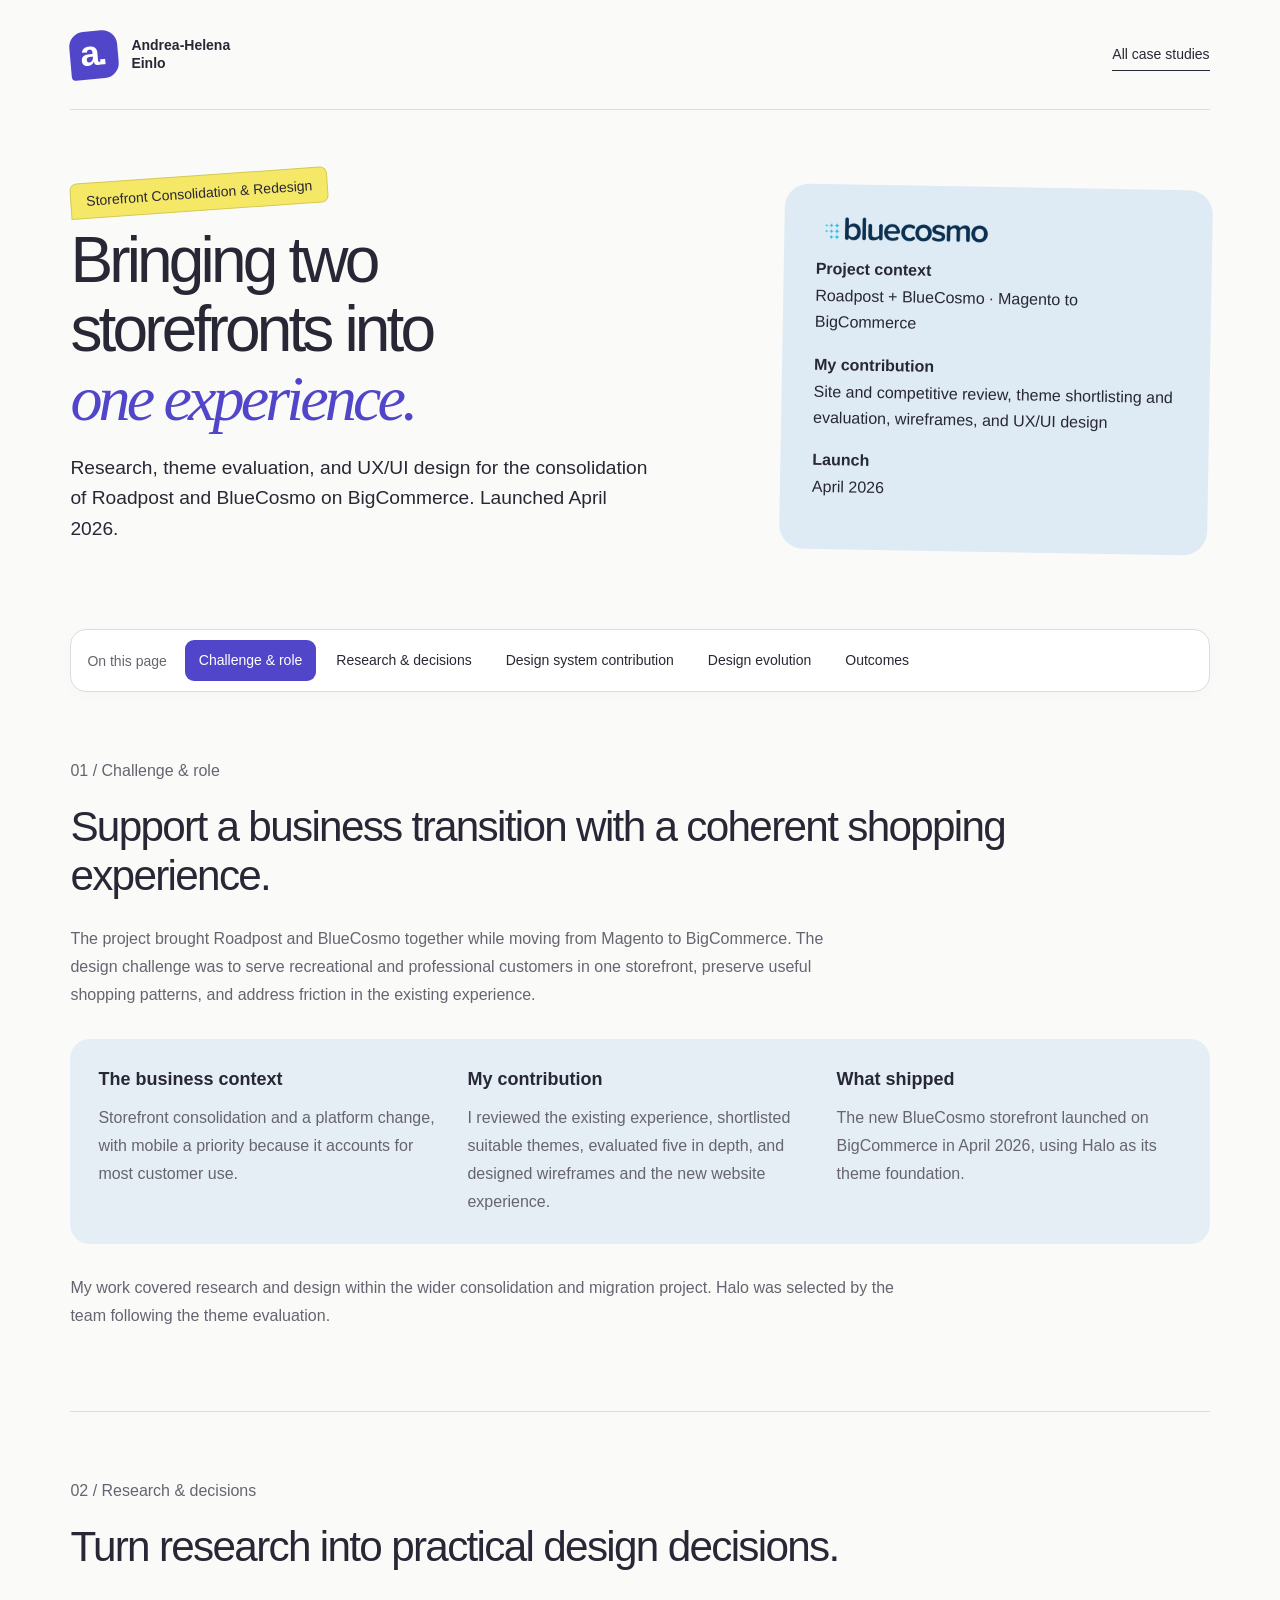
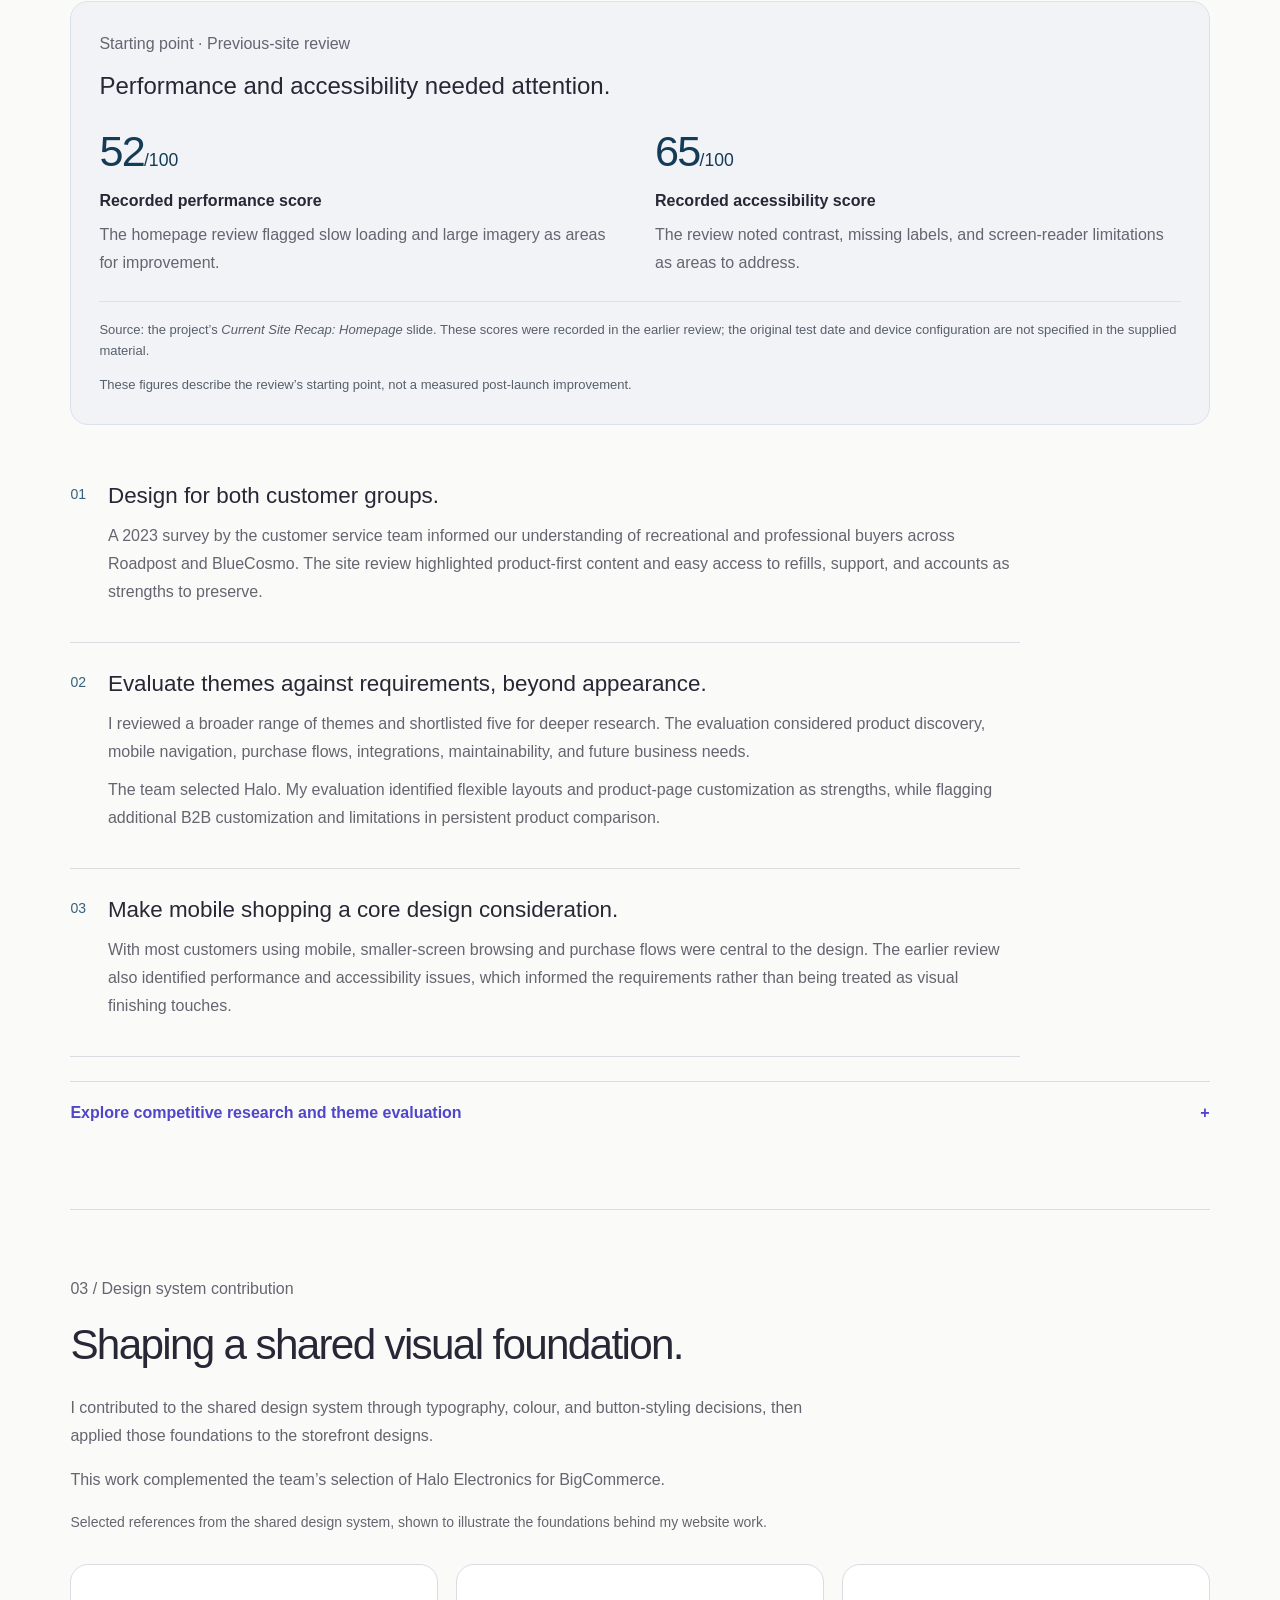
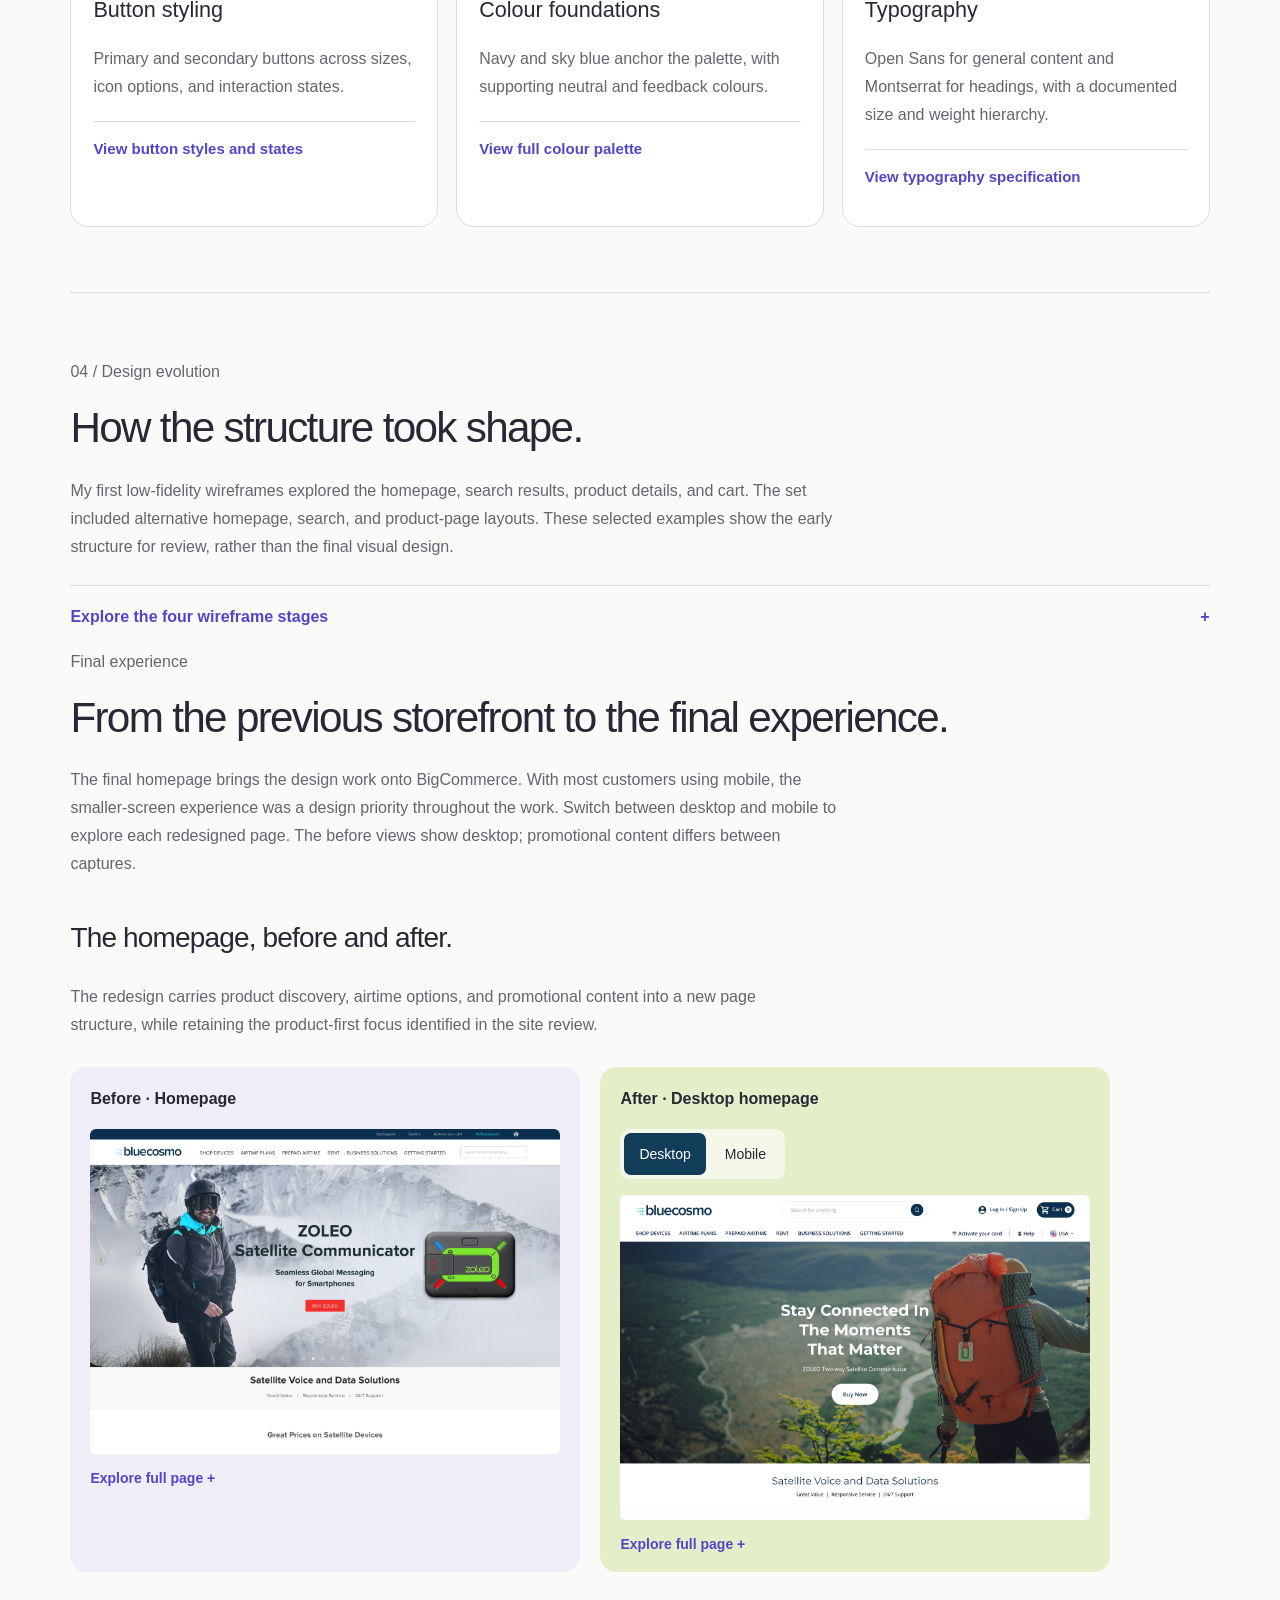
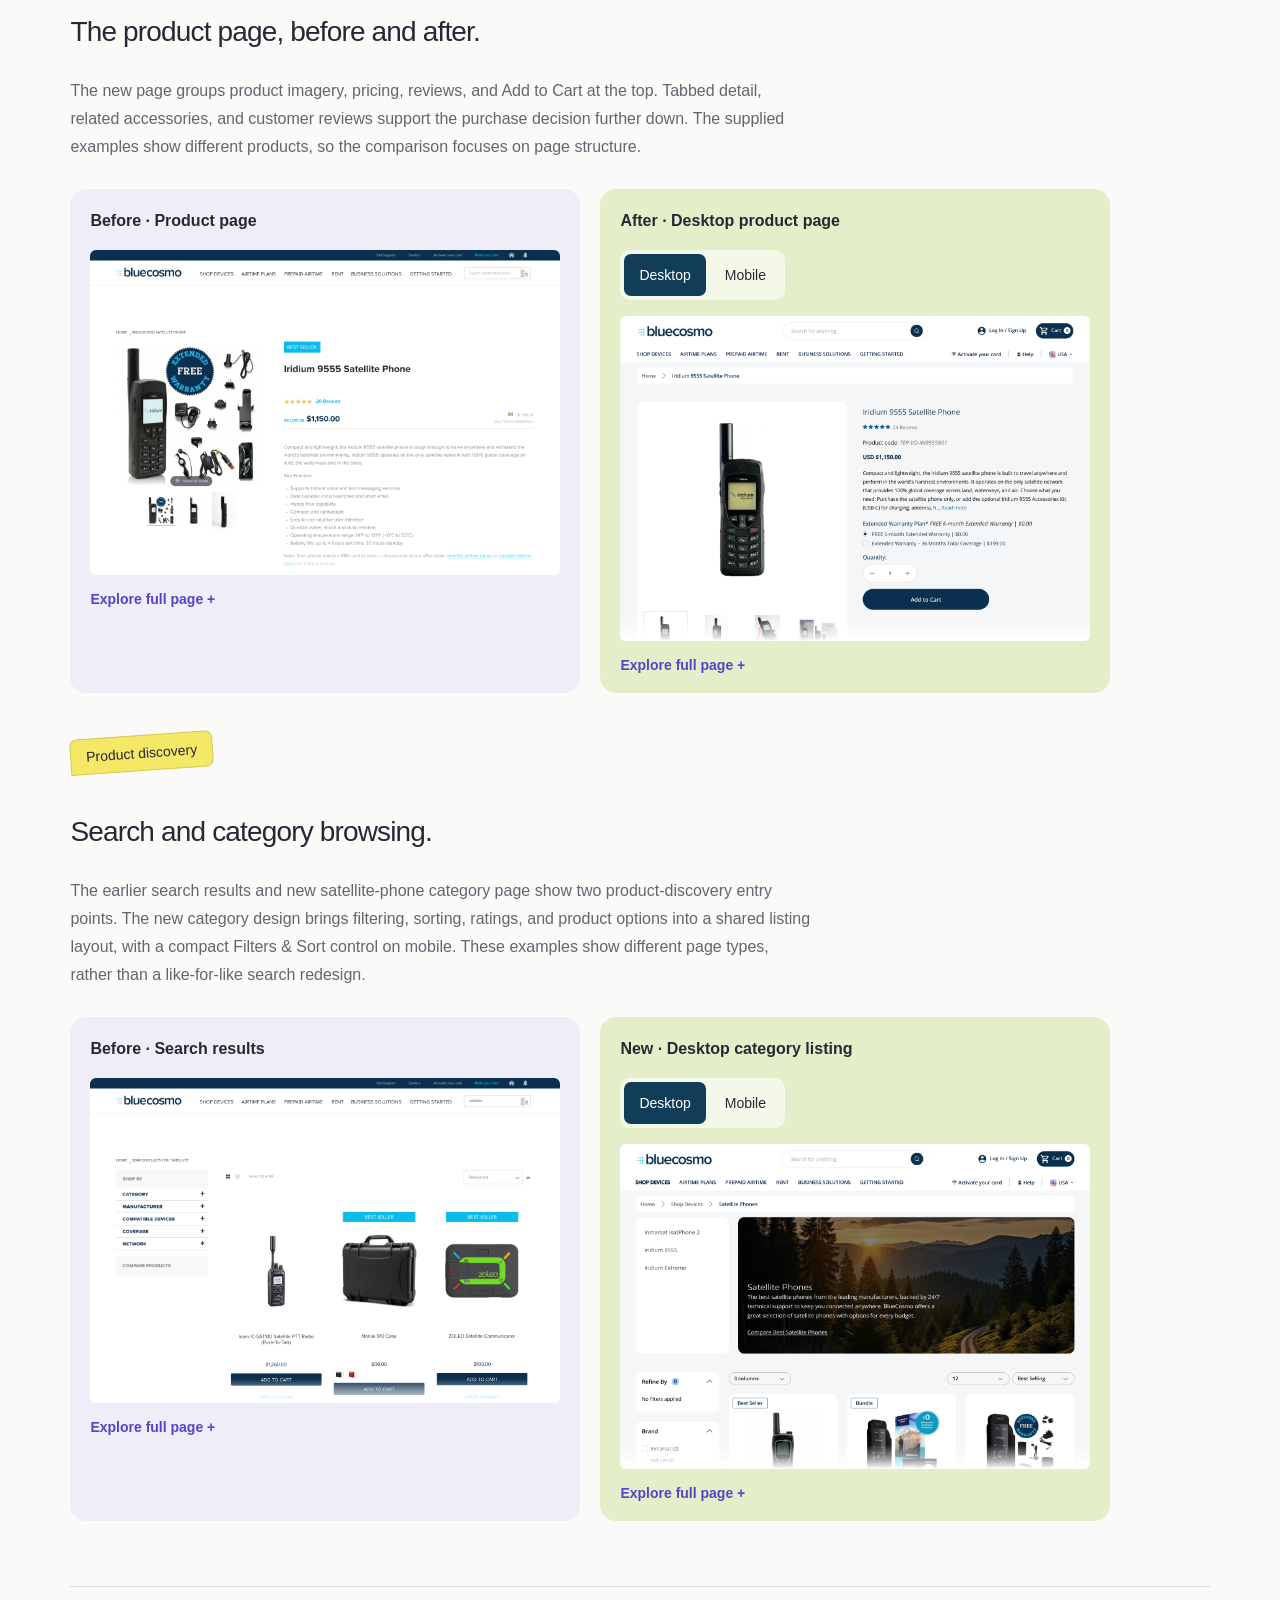
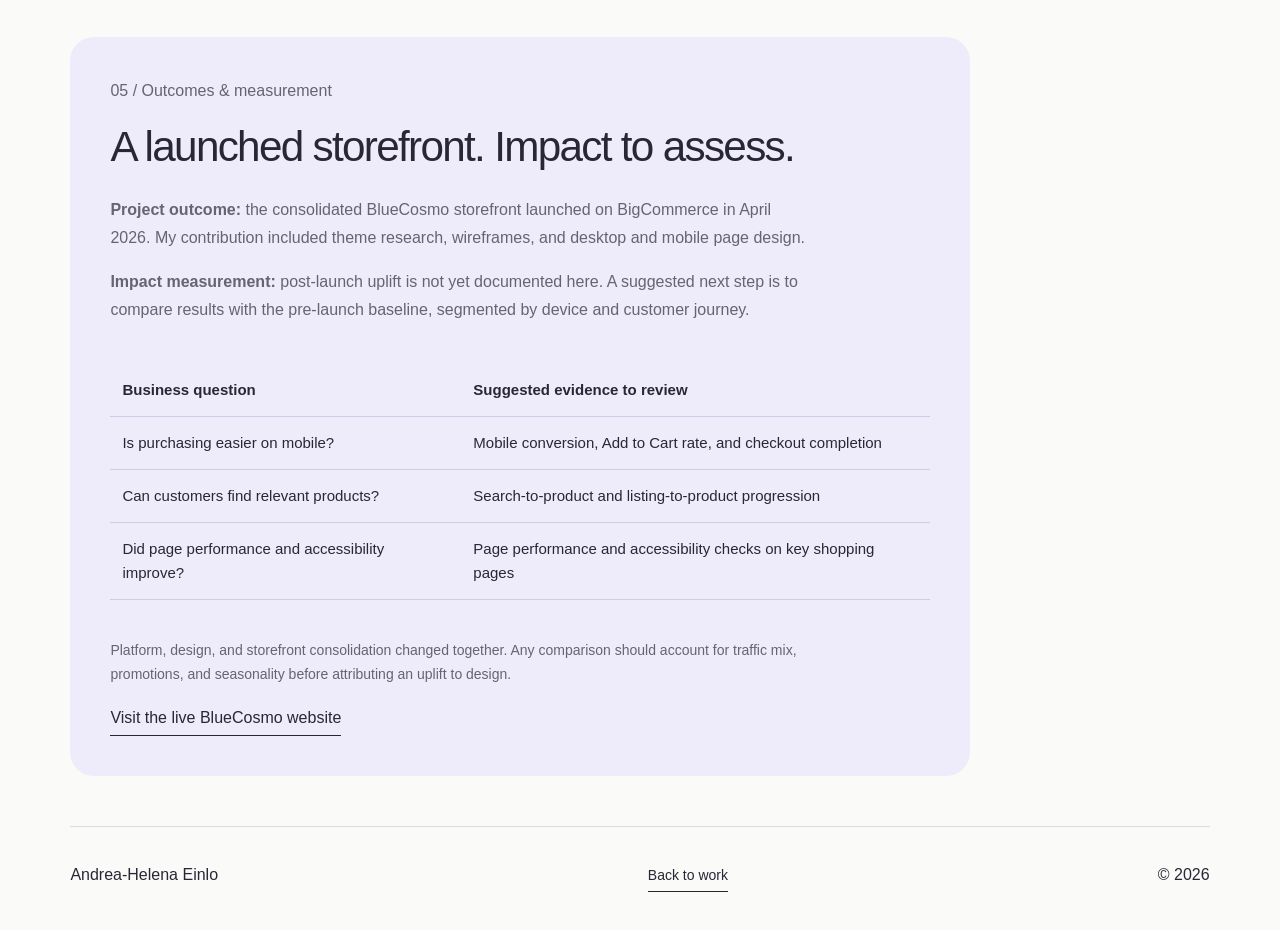
==== bluecosmo.html @ 26b12b64 "Add files via upload" ====
<!doctype html><html lang="en"><head><meta charset="utf-8"><meta name="viewport" content="width=device-width, initial-scale=1"><title>BlueCosmo  ·  Andrea-Helena Einlo</title><meta name="description" content="BlueCosmo platform transition and website redesign: theme research and design during the move from Magento to BigCommerce."><link rel="stylesheet" href="styles.css"><link rel="icon" href="favicon.svg"></head><body><a class="skip-link" href="#case-main">Skip to content</a><div class="page-shell"><header class="site-header"><a class="identity" href="index.html"><span class="monogram">a.</span><span>Andrea-Helena<br>Einlo</span></a><a class="text-link" href="index.html#work">All case studies</a></header><main id="case-main"><section class="case-hero"><div><span class="hello-sticker">Storefront Consolidation &amp; Redesign</span><h1>Bringing two<br>storefronts into<br><span>one experience.</span></h1><p class="case-lead">Research, theme evaluation, and UX/UI design for the consolidation of Roadpost and BlueCosmo on BigCommerce. Launched April 2026.</p></div><div class="case-intro bc-intro"><img class="bc-logo" src="assets/bluecosmo-logo.webp" alt="BlueCosmo"><dl><dt>Project context</dt><dd>Roadpost + BlueCosmo · Magento to BigCommerce</dd><dt>My contribution</dt><dd>Site and competitive review, theme shortlisting and evaluation, wireframes, and UX/UI design</dd><dt>Launch</dt><dd>April 2026</dd></dl></div></section><nav class="project-index case-nav" aria-label="On this page"><span class="case-nav-label">On this page</span><div class="case-nav-links"><a href="#context" aria-current="location">Challenge &amp; role</a><a href="#design">Research &amp; decisions</a><a href="#design-system">Design system contribution</a><a href="#before-after">Design evolution</a><a href="#measurement">Outcomes</a></div></nav><section id="context" class="case-section"><p class="eyebrow">01 / Challenge &amp; role</p><h2>Support a business transition with a coherent shopping experience.</h2><p class="section-intro">The project brought Roadpost and BlueCosmo together while moving from Magento to BigCommerce. The design challenge was to serve recreational and professional customers in one storefront, preserve useful shopping patterns, and address friction in the existing experience.</p><div class="executive-summary"><div><h3>The business context</h3><p>Storefront consolidation and a platform change, with mobile a priority because it accounts for most customer use.</p></div><div><h3>My contribution</h3><p>I reviewed the existing experience, shortlisted suitable themes, evaluated five in depth, and designed wireframes and the new website experience.</p></div><div><h3>What shipped</h3><p>The new BlueCosmo storefront launched on BigCommerce in April 2026, using Halo as its theme foundation.</p></div></div><p class="role-context">My work covered research and design within the wider consolidation and migration project. Halo was selected by the team following the theme evaluation.</p></section><section id="design" class="case-section"><p class="eyebrow">02 / Research &amp; decisions</p><h2>Turn research into practical design decisions.</h2><aside class="baseline-evidence" aria-labelledby="bc-baseline"><p class="eyebrow">Starting point · Previous-site review</p><h3 id="bc-baseline">Performance and accessibility needed attention.</h3><div class="baseline-grid"><div><span class="baseline-value">52<span>/100</span></span><h4>Recorded performance score</h4><p>The homepage review flagged slow loading and large imagery as areas for improvement.</p></div><div><span class="baseline-value">65<span>/100</span></span><h4>Recorded accessibility score</h4><p>The review noted contrast, missing labels, and screen-reader limitations as areas to address.</p></div></div><p class="evidence-source">Source: the project’s <cite>Current Site Recap: Homepage</cite> slide. These scores were recorded in the earlier review; the original test date and device configuration are not specified in the supplied material.</p><p class="evidence-context">These figures describe the review’s starting point, not a measured post-launch improvement.</p></aside><div class="decision-list"><article><span class="decision-number">01</span><div><h3>Design for both customer groups.</h3><p>A 2023 survey by the customer service team informed our understanding of recreational and professional buyers across Roadpost and BlueCosmo. The site review highlighted product-first content and easy access to refills, support, and accounts as strengths to preserve.</p></div></article><article><span class="decision-number">02</span><div><h3>Evaluate themes against requirements, beyond appearance.</h3><p>I reviewed a broader range of themes and shortlisted five for deeper research. The evaluation considered product discovery, mobile navigation, purchase flows, integrations, maintainability, and future business needs.</p><p>The team selected Halo. My evaluation identified flexible layouts and product-page customization as strengths, while flagging additional B2B customization and limitations in persistent product comparison.</p></div></article><article><span class="decision-number">03</span><div><h3>Make mobile shopping a core design consideration.</h3><p>With most customers using mobile, smaller-screen browsing and purchase flows were central to the design. The earlier review also identified performance and accessibility issues, which informed the requirements rather than being treated as visual finishing touches.</p></div></article></div><details class="research-detail"><summary>Explore competitive research and theme evaluation</summary><h4>Competitive UX comparison</h4><p>I compared four satellite-commerce websites to review navigation, product discovery, purchase flows, and mobile usability. The analysis documented strengths and opportunities alongside the existing-site review and theme evaluation.</p><p>The comparison covered Satellite Phone Store, Canada Satellite, SatPhoneStore, and Outfitter Satellite. It also reviewed product information, ratings and reviews, calls to action, help content, checkout, and accessibility considerations.</p><p class="evidence-source">Source: Andrea-Helena Einlo, <cite>Competitor Analysis for UX Design</cite>, prepared for BlueCosmo.</p><h4>Theme evaluation</h4><p>The five shortlisted themes were Camden B2B, Beautify, Halo Electronics, Nebula, and Vault. The comparison covered navigation, filtering, image zoom, stock status, checkout, integrations, and SEO/accessibility support.</p><div class="theme-columns"><div><h4>What the site review identified</h4><ul><li>Missing quick-view and quick-add options in listings</li><li>Long product-page scrolling and purchase actions moving out of view</li><li>Performance, contrast, and labelling issues</li></ul></div><div><h4>Halo trade-offs documented at selection</h4><ul><li>Extra customization for B2B features</li><li>Product comparisons that did not persist between pages</li><li>An additional service cost for a global notice</li></ul></div></div><div class="retained-research"><h4>Customer context and strengths to retain</h4><p>The 2023 customer service survey covered both customer bases, including differences in personal versus work use and buying frequency. The review also identified clean layouts, strong imagery, clear calls to action, and quick access to refills, support, and accounts as strengths to carry forward.</p><h4>Launch requirements</h4><p>The requirements included a flexible homepage, improved product discovery, clear pricing and stock information, cross-sell opportunities, responsive layouts, and a streamlined checkout. Brand consistency, maintainability, integrations, scalability, SEO, and accessibility informed the evaluation.</p><h4>Halo’s design strengths</h4><p>The project research highlighted a professional layout with strong visual appeal, extensive theme customization, and flexible product-page customization. Those advantages were considered alongside the documented trade-offs.</p><h4>Mobile layout decisions</h4><p>The final homepage uses a compact header, stacked sections, and horizontally browsable product categories. The product view brings imagery, information, and purchase controls into a single-column layout.</p></div><p>These were project research findings and requirements. They do not establish that every issue was resolved or every feature shipped.</p></details></section><section id="design-system" class="case-section"><p class="eyebrow">03 / Design system contribution</p><h2>Shaping a shared visual foundation.</h2><p class="section-intro">I contributed to the shared design system through typography, colour, and button-styling decisions, then applied those foundations to the storefront designs.</p><p class="role-context">This work complemented the team’s selection of Halo Electronics for BigCommerce. </p><p class="system-source">Selected references from the shared design system, shown to illustrate the foundations behind my website work.</p><div class="bc-system-gallery"><figure><figcaption><h3>Button styling</h3><p>Primary and secondary buttons across sizes, icon options, and interaction states.</p></figcaption><details class="system-spec"><summary>View button styles and states</summary><button class="view-shot" type="button" data-image="assets/bc-system-buttons.png" data-caption="BlueCosmo design system · Button styling" aria-label="Explore Button styling"><img src="assets/bc-system-buttons.png" alt="BlueCosmo design system: Primary and secondary buttons across sizes, icon options, and interaction states." loading="lazy"><span class="shot-link">Explore specification +</span></button></details></figure><figure><figcaption><h3>Colour foundations</h3><p>Navy and sky blue anchor the palette, with supporting neutral and feedback colours.</p></figcaption><details class="system-spec"><summary>View full colour palette</summary><button class="view-shot" type="button" data-image="assets/bc-system-colours.png" data-caption="BlueCosmo design system · Colour foundations" aria-label="Explore Colour foundations"><img src="assets/bc-system-colours.png" alt="BlueCosmo design system: Navy and sky blue anchor the palette, with supporting neutral and feedback colours." loading="lazy"><span class="shot-link">Explore specification +</span></button></details></figure><figure><figcaption><h3>Typography</h3><p>Open Sans for general content and Montserrat for headings, with a documented size and weight hierarchy.</p></figcaption><details class="system-spec"><summary>View typography specification</summary><button class="view-shot" type="button" data-image="assets/bc-system-type.png" data-caption="BlueCosmo design system · Typography" aria-label="Explore Typography"><img src="assets/bc-system-type.png" alt="BlueCosmo design system: Open Sans for general content and Montserrat for headings, with a documented size and weight hierarchy." loading="lazy"><span class="shot-link">Explore specification +</span></button></details></figure></div></section><section id="before-after" class="case-section"><p class="eyebrow">04 / Design evolution</p><div id="wireframes"><h2>How the structure took shape.</h2><p class="section-intro">My first low-fidelity wireframes explored the homepage, search results, product details, and cart. The set included alternative homepage, search, and product-page layouts. These selected examples show the early structure for review, rather than the final visual design.</p><details class="research-detail"><summary>Explore the four wireframe stages</summary><div class="comparison-grid wireframe-grid"><figure class="wireframe-step"><figcaption><span class="wire-step-number">01 / Arrive</span><h3>Homepage</h3><p class="wire-goal">Introduce the storefront and its main routes.</p><p class="wire-caption">Explore the content hierarchy: a lead message, product discovery, promotional sections, and supporting information.</p><span class="wire-stage">Low-fidelity exploration</span></figcaption><button class="view-shot" type="button" data-image="assets/bc-wireframe-home.webp" data-caption="Homepage · Early wireframe" aria-label="Explore Homepage wireframe"><div class="case-shot"><img src="assets/bc-wireframe-home.webp" width="1440" height="3313" style="--preview-width:720px" alt="BlueCosmo Homepage low-fidelity wireframe" loading="lazy"></div><span class="shot-link">Explore wireframe +</span></button></figure><figure class="wireframe-step"><figcaption><span class="wire-step-number">02 / Discover</span><h3>Search & product discovery</h3><p class="wire-goal">Help visitors browse and narrow their options.</p><p class="wire-caption">Explore a product grid alongside filtering and sorting, with repeated product cards supporting browsing and comparison.</p><span class="wire-stage">Low-fidelity exploration</span></figcaption><button class="view-shot" type="button" data-image="assets/bc-wireframe-search.webp" data-caption="Search & product discovery · Early wireframe" aria-label="Explore Search & product discovery wireframe"><div class="case-shot"><img src="assets/bc-wireframe-search.webp" width="1440" height="3945" style="--preview-width:720px" alt="BlueCosmo Search & product discovery low-fidelity wireframe" loading="lazy"></div><span class="shot-link">Explore wireframe +</span></button></figure><figure class="wireframe-step"><figcaption><span class="wire-step-number">03 / Evaluate</span><h3>Product details</h3><p class="wire-goal">Bring product information and purchase options together.</p><p class="wire-caption">Bring product imagery and purchase options together near the top, with supporting detail and related products below.</p><span class="wire-stage">Low-fidelity exploration</span></figcaption><button class="view-shot" type="button" data-image="assets/bc-wireframe-product.webp" data-caption="Product details · Early wireframe" aria-label="Explore Product details wireframe"><div class="case-shot"><img src="assets/bc-wireframe-product.webp" width="1440" height="3494" style="--preview-width:720px" alt="BlueCosmo Product details low-fidelity wireframe" loading="lazy"></div><span class="shot-link">Explore wireframe +</span></button></figure><figure class="wireframe-step"><figcaption><span class="wire-step-number">04 / Review</span><h3>Cart & next steps</h3><p class="wire-goal">Make the order and next step clear.</p><p class="wire-caption">Group cart items and the order summary, with supporting recommendations and service information further down the page.</p><span class="wire-stage">Low-fidelity exploration</span></figcaption><button class="view-shot" type="button" data-image="assets/bc-wireframe-cart.webp" data-caption="Cart & next steps · Early wireframe" aria-label="Explore Cart & next steps wireframe"><div class="case-shot"><img src="assets/bc-wireframe-cart.webp" width="1440" height="2758" style="--preview-width:720px" alt="BlueCosmo Cart & next steps low-fidelity wireframe" loading="lazy"></div><span class="shot-link">Explore wireframe +</span></button></figure></div></details></div><div class="final-experience"><p class="eyebrow">Final experience</p><h2>From the previous storefront to the final experience.</h2><p class="section-intro">The final homepage brings the design work onto BigCommerce. With most customers using mobile, the smaller-screen experience was a design priority throughout the work. Switch between desktop and mobile to explore each redesigned page. The before views show desktop; promotional content differs between captures.</p><div class="comparison-heading"><h3>The homepage, before and after.</h3><p>The redesign carries product discovery, airtime options, and promotional content into a new page structure, while retaining the product-first focus identified in the site review.</p></div><div class="comparison-grid"><figure><figcaption>Before · Homepage</figcaption><button class="view-shot" type="button" data-image="assets/bc-before-home.webp" data-caption="Before · Homepage" aria-label="Explore Before · Homepage"><div class="case-shot"><img src="assets/bc-before-home.webp" width="1440" height="3303" style="--preview-width:720.0px" alt="Before · Homepage" loading="lazy"></div><span class="shot-link">Explore full page +</span></button></figure><figure class="device-preview" data-device-preview><figcaption>After · Desktop homepage</figcaption><div class="device-switch" role="group" aria-label="Homepage redesign device view"><button type="button" aria-pressed="true" data-device="desktop" data-src="assets/bc-after-home.webp" data-caption="After · Desktop homepage">Desktop</button><button type="button" aria-pressed="false" data-device="mobile" data-src="assets/bc-after-mobile-v2.webp" data-caption="After · Mobile homepage">Mobile</button></div><button class="view-shot" type="button" data-image="assets/bc-after-home.webp" data-caption="After · Desktop homepage" aria-label="Explore After · Desktop homepage"><div class="case-shot"><img src="assets/bc-after-home.webp" width="1512" height="6671" style="--preview-width:756.0px" alt="After · Desktop homepage" loading="lazy"></div><span class="shot-link">Explore full page +</span></button></figure></div><div class="comparison-heading"><h3>The product page, before and after.</h3><p>The new page groups product imagery, pricing, reviews, and Add to Cart at the top. Tabbed detail, related accessories, and customer reviews support the purchase decision further down. The supplied examples show different products, so the comparison focuses on page structure.</p></div><div class="comparison-grid"><figure><figcaption>Before · Product page</figcaption><button class="view-shot" type="button" data-image="assets/bc-before-product.webp" data-caption="Before · Product page" aria-label="Explore Before · Product page"><div class="case-shot"><img src="assets/bc-before-product.webp" width="1440" height="7223" style="--preview-width:720.0px" alt="Before · Product page" loading="lazy"></div><span class="shot-link">Explore full page +</span></button></figure><figure class="device-preview" data-device-preview><figcaption>After · Desktop product page</figcaption><div class="device-switch" role="group" aria-label="Product page redesign device view"><button type="button" aria-pressed="true" data-device="desktop" data-src="assets/bc-after-iridium-desktop.png" data-caption="After · Desktop product page">Desktop</button><button type="button" aria-pressed="false" data-device="mobile" data-src="assets/bc-after-iridium-mobile.png" data-caption="After · Mobile product page">Mobile</button></div><button class="view-shot" type="button" data-image="assets/bc-after-iridium-desktop.png" data-caption="After · Desktop product page" aria-label="Explore After · Desktop product page"><div class="case-shot"><img src="assets/bc-after-iridium-desktop.png" width="1520" height="6732" style="--preview-width:760.0px" alt="After · Desktop product page" loading="lazy"></div><span class="shot-link">Explore full page +</span></button></figure></div><div class="comparison-heading"><span class="hello-sticker">Product discovery</span><h3>Search and category browsing.</h3><p>The earlier search results and new satellite-phone category page show two product-discovery entry points. The new category design brings filtering, sorting, ratings, and product options into a shared listing layout, with a compact Filters &amp; Sort control on mobile. These examples show different page types, rather than a like-for-like search redesign.</p></div><div class="comparison-grid"><figure><figcaption>Before · Search results</figcaption><button class="view-shot" type="button" data-image="assets/bc-before-search.webp" data-caption="Before · Search results" aria-label="Explore Before · Search results"><div class="case-shot"><img src="assets/bc-before-search.webp" width="1440" height="3717" style="--preview-width:720.0px" alt="Before · Search results" loading="lazy"></div><span class="shot-link">Explore full page +</span></button></figure><figure class="device-preview" data-device-preview><figcaption>New · Desktop category listing</figcaption><div class="device-switch" role="group" aria-label="Category listing device view"><button type="button" aria-pressed="true" data-device="desktop" data-src="assets/bc-category-desktop.png" data-caption="New · Desktop category listing">Desktop</button><button type="button" aria-pressed="false" data-device="mobile" data-src="assets/bc-category-mobile.png" data-caption="New · Mobile category listing">Mobile</button></div><button class="view-shot" type="button" data-image="assets/bc-category-desktop.png" data-caption="New · Desktop category listing" aria-label="Explore new category listing"><div class="case-shot"><img src="assets/bc-category-desktop.png" width="1512" height="3769" style="--preview-width:756.0px" alt="New BlueCosmo satellite-phone category listing with filters and product cards" loading="lazy"></div><span class="shot-link">Explore full page +</span></button></figure></div></div></section><section id="measurement" class="case-closing"><p class="eyebrow">05 / Outcomes &amp; measurement</p><h2>A launched storefront. Impact to assess.</h2><p><strong>Project outcome:</strong> the consolidated BlueCosmo storefront launched on BigCommerce in April 2026. My contribution included theme research, wireframes, and desktop and mobile page design.</p><p><strong>Impact measurement:</strong> post-launch uplift is not yet documented here. A suggested next step is to compare results with the pre-launch baseline, segmented by device and customer journey.</p><div class="metric-table-wrap"><table class="metric-table"><thead><tr><th>Business question</th><th>Suggested evidence to review</th></tr></thead><tbody><tr><td>Is purchasing easier on mobile?</td><td>Mobile conversion, Add to Cart rate, and checkout completion</td></tr><tr><td>Can customers find relevant products?</td><td>Search-to-product and listing-to-product progression</td></tr><tr><td>Did page performance and accessibility improve?</td><td>Page performance and accessibility checks on key shopping pages</td></tr></tbody></table></div><p class="outcome-note">Platform, design, and storefront consolidation changed together. Any comparison should account for traffic mix, promotions, and seasonality before attributing an uplift to design.</p><a class="text-link" href="https://www.bluecosmo.com/" target="_blank" rel="noopener">Visit the live BlueCosmo website</a></section></main><footer class="site-footer"><span>Andrea-Helena Einlo</span><a class="text-link" href="index.html#work">Back to work</a><span>© 2026</span></footer></div><dialog class="screen-viewer" id="screen-viewer" aria-labelledby="viewer-caption"><div class="viewer-toolbar"><h2 id="viewer-caption">Page preview</h2><div class="viewer-actions"><button type="button" id="viewer-prev" aria-label="Previous screenshot">Previous</button><button type="button" id="viewer-next" aria-label="Next screenshot">Next</button><label>Zoom <select id="viewer-zoom"><option value="1">100% · Original</option><option value="1.5">150%</option><option value="2">200%</option><option value="fit">Fit width</option></select></label><button type="button" id="viewer-close">Close ×</button></div></div><div class="viewer-scroll" tabindex="0" aria-label="Scrollable page preview"><img id="viewer-image" alt=""></div></dialog><script src="device-switch.js"></script><script src="viewer.js"></script></body></html>
---- styles.css ----
@charset "UTF-8";
:root{--paper:#fafaf8;--ink:#282735;--muted:#666470;--line:#dcdbe1;--accent:#5146c9;--yellow:#f5e867;--lime:#d9ee91;--violet:#7766e2;--sans:Arial,Helvetica,sans-serif}
*{box-sizing:border-box}html{scroll-behavior:smooth;scroll-padding-top:115px}body{margin:0;background:var(--paper);color:var(--ink);font-family:var(--sans);font-size:1rem;-webkit-font-smoothing:antialiased}body:has(dialog[open]){overflow:hidden}button,a,summary{-webkit-tap-highlight-color:transparent}button{font:inherit;color:inherit}a{color:inherit;text-decoration:none}button{cursor:pointer}a:focus-visible,button:focus-visible,summary:focus-visible{outline:3px solid var(--accent);outline-offset:5px}::selection{background:var(--yellow);color:var(--ink)}.page-shell{max-width:1450px;margin:0 auto;padding:0 5.5%}.skip-link{position:absolute;top:-100px;left:20px;z-index:100;background:var(--ink);color:#fff;padding:12px 20px}.skip-link:focus{top:16px}.site-header{min-height:110px;display:flex;align-items:center;justify-content:space-between;gap:26px;border-bottom:1px solid var(--line)}.identity{display:flex;align-items:center;gap:13px;font-size:.875rem;line-height:1.25;font-weight:600}.monogram{background:var(--accent);color:white;width:48px;height:48px;border-radius:15px 15px 15px 4px;display:grid;place-content:center;font-size:2.2rem;letter-spacing:-.07em;padding-right:3px;padding-bottom:4px;transform:rotate(-5deg)}.site-header nav{display:flex;gap:32px;font-size:.875rem}.site-header nav a{padding:12px 0}.site-header nav a:hover{color:var(--accent)}.header-note{font-size:.8125rem;color:var(--muted)}.hero{padding:58px 0 55px;display:grid;grid-template-columns:1.45fr 1fr;gap:60px;align-items:center}.eyebrow{font-size:.875rem;line-height:1.6;margin:0}.hero .eyebrow{margin-bottom:18px}h1{font-size:clamp(3rem,5.6vw,5.2rem);line-height:1.08;letter-spacing:-.06em;font-weight:500;margin:0}h1 span{color:var(--accent);font-family:Georgia,'Times New Roman',serif;font-style:italic;font-weight:400}.hero-intro{max-width:365px;justify-self:end;padding-top:10px}.hello-sticker{display:inline-block;border:1px solid #d4c951;border-radius:7px 7px 7px 0;background:var(--yellow);padding:9px 15px;transform:rotate(-4deg);font-size:.875rem;font-weight:500;margin-bottom:15px}.hero-intro p{font-size:1.0625rem;line-height:1.65;margin:0 0 12px}.hero-intro .hero-small{font-size:.875rem;line-height:1.65;color:var(--muted);margin:0}.project-index{position:sticky;top:12px;z-index:20;display:flex;align-items:center;gap:22px;background:#fff;border:1px solid var(--line);border-radius:16px;padding:12px 18px;box-shadow:0 4px 16px #26223b05}.index-title{display:flex;align-items:center;gap:9px;flex-shrink:0;font-size:.875rem;font-weight:600;padding:10px 5px}.project-count{font-size:.75rem;color:var(--muted);font-weight:400}.index-links{display:flex;gap:8px;list-style:none;padding:0 0 3px;margin:0;overflow-x:auto;scrollbar-width:thin;scrollbar-color:#d6d1eb transparent;min-width:0}.index-links li{flex-shrink:0}.index-links a{display:block;border:1px solid transparent;background:#f2f1f7;border-radius:30px;padding:11px 19px;line-height:1.3;font-size:.875rem;white-space:nowrap;transition:background .2s,transform .2s}.index-links a:hover{background:#e7e3fb;transform:translateY(-1px)}.index-links a[aria-current]{background:var(--accent);color:white}.index-number{font-size:.75rem;opacity:.7;margin-right:7px}.work-section{padding:38px 0 70px}.section-heading{display:flex;justify-content:space-between;align-items:center;gap:20px;margin-bottom:24px}.section-heading h2{font-size:1.125rem;font-weight:500;letter-spacing:-.02em;margin:0}.section-heading>span{font-size:.8125rem;color:var(--muted)}.project-grid{display:grid;grid-template-columns:repeat(2,minmax(0,1fr));gap:28px;align-items:start}.project{min-width:0;background:#fff;border:1px solid var(--line);border-radius:24px;overflow:hidden;scroll-margin-top:112px}.project-gallery{padding:24px 24px 18px;background:var(--lime);color:#283514}.project-bluecosmo .project-gallery{background:var(--violet);color:white}.gallery-top{display:flex;align-items:center;justify-content:space-between;gap:15px;margin-bottom:23px}.project-brand{font-size:1.75rem;line-height:1.15;font-weight:600;letter-spacing:-.045em}.project-zoleo .project-brand{letter-spacing:.03em}.cover-label{font-size:.75rem;padding:7px 10px;border:1px solid currentColor;border-radius:30px;white-space:nowrap}.screenshot-button{display:block;padding:0;border:0;border-radius:8px;overflow:hidden;width:100%;aspect-ratio:1.98;position:relative;background:white;box-shadow:0 8px 20px #1018281c}.project-image{display:block;width:100%;height:100%;object-fit:contain;object-position:top;transition:transform .3s}.screenshot-button:hover .project-image{transform:scale(1.015)}.enlarge-label{position:absolute;right:10px;bottom:10px;background:#25232ded;color:white;padding:7px 10px;border-radius:7px;font-size:.75rem;line-height:1.3;opacity:0;transition:opacity .2s}.enlarge-label span{margin-left:8px}.screenshot-button:hover .enlarge-label,.screenshot-button:focus-visible .enlarge-label{opacity:1}.gallery-controls{display:flex;flex-wrap:wrap;gap:7px;margin-top:17px}.screenshot-choice{border:1px solid transparent;background:transparent;padding:9px 10px;border-radius:8px;font-size:.875rem;line-height:1.3;text-align:left}.screenshot-choice span{font-size:.75rem;opacity:.65;margin-right:6px}.screenshot-choice[aria-pressed=true]{background:#fff;color:var(--ink);box-shadow:0 2px 6px #00000008}.screenshot-choice:hover{border-color:currentColor}.project-content{padding:26px 27px 0}.project-kicker{font-size:.75rem;line-height:1.6;letter-spacing:.045em;color:var(--muted);margin:0 0 13px}.project h3{font-size:clamp(1.9rem,2.65vw,2.5rem);line-height:1.12;letter-spacing:-.045em;font-weight:500;margin:0 0 18px}.project-summary{font-size:1rem;line-height:1.65;color:var(--muted);margin:0 0 24px;min-height:5em}.project-details{border-top:1px solid var(--line)}summary{list-style:none;cursor:pointer;display:flex;align-items:center;justify-content:space-between;gap:16px;font-size:.875rem;padding:22px 0;color:var(--accent);font-weight:600}summary::-webkit-details-marker{display:none}summary:hover{color:var(--ink)}.open-label{display:none}details[open] .open-label{display:inline}details[open] .closed-label{display:none}.plus{width:23px;height:23px;position:relative;border-radius:50%;background:#eeebfb;flex-shrink:0}.plus:before,.plus:after{content:'';position:absolute;left:6px;top:11px;width:11px;height:1px;background:currentColor}.plus:after{transform:rotate(90deg);transition:transform .2s}details[open] .plus:after{transform:rotate(0)}.details-content{border-top:1px solid var(--line);padding:24px 0 28px}.details-content h4{font-size:1.4rem;line-height:1.2;letter-spacing:-.025em;font-weight:500;margin:0 0 14px}.details-content p{font-size:1rem;line-height:1.65;color:var(--muted);margin:0}.detail-item{margin-top:25px}.detail-item h5{font-size:1rem;line-height:1.5;margin:0 0 7px;font-weight:600}.details-content .project-credit{font-size:.875rem;line-height:1.65;border-top:1px solid var(--line);padding-top:20px;margin-top:26px}.approach{border-top:1px solid var(--line);display:grid;grid-template-columns:1fr 1fr;gap:85px;padding:60px 0 70px}.approach-intro .eyebrow{color:var(--muted)}.approach-intro h2{font-size:clamp(2rem,3.2vw,3rem);line-height:1.15;font-weight:500;letter-spacing:-.04em;margin:20px 0}.approach-intro h2 span{font-family:Georgia,serif;font-weight:400;font-style:italic;color:var(--accent)}.approach-intro>p{font-size:1rem;line-height:1.65;color:var(--muted);max-width:420px;margin:0}.approach-list{list-style:none;padding:0;margin:0}.approach-list li{display:flex;align-items:start;gap:19px;padding:23px 0;border-bottom:1px solid var(--line)}.approach-list li:first-child{padding-top:0}.step-number{display:grid;place-items:center;flex-shrink:0;width:34px;height:34px;border:1px solid var(--line);border-radius:11px;font-size:.75rem;transform:rotate(-5deg);color:var(--accent)}.approach-list li:nth-child(2) .step-number{transform:rotate(5deg);background:var(--yellow);color:var(--ink);border-color:var(--yellow)}.approach-list h3{font-size:1.125rem;line-height:1.4;font-weight:500;margin:0 0 8px;letter-spacing:-.025em}.approach-list p{font-size:1rem;line-height:1.6;margin:0;color:var(--muted)}.site-footer{border-top:1px solid var(--line);padding:32px 0 38px;display:flex;align-items:center;justify-content:space-between;gap:28px}.footer-name{font-size:1rem}.site-footer p{font-size:.875rem;margin:8px 0 0;color:var(--muted)}.text-link{font-size:.875rem;border-bottom:1px solid var(--ink);padding:8px 0}.text-link:hover{color:var(--accent);border-color:var(--accent)}.copyright{font-size:.8125rem;color:var(--muted)}dialog{padding:0;border:1px solid #ccc;border-radius:16px;width:min(1360px,96vw);max-height:94dvh;color:var(--ink);background:var(--paper);overflow:auto;box-shadow:0 24px 80px #0005}dialog::backdrop{background:#171324b8;backdrop-filter:blur(5px)}.dialog-header{display:flex;align-items:center;justify-content:space-between;gap:20px;padding:15px 20px;position:sticky;top:0;background:var(--paper);z-index:1}.dialog-header p{font-size:.9375rem;margin:0}.dialog-close{font-size:.875rem;border:1px solid var(--line);border-radius:30px;background:#fff;padding:10px 15px;min-height:42px}.dialog-close span{font-size:1.2rem;margin-left:7px}.dialog-image-wrap{padding:0 16px}.dialog-image-wrap img{display:block;width:100%;height:auto;border:1px solid var(--line);border-radius:5px}.dialog-hint{font-size:.8125rem;color:var(--muted);padding:0 20px;margin:14px 0 18px}
@media(min-width:1450px){.page-shell{padding:0 80px}}
@media(max-width:1050px){.header-note{display:none}.hero{gap:32px;grid-template-columns:1.25fr 1fr;padding:45px 0}h1{font-size:clamp(3rem,5.9vw,4.7rem)}.project-grid{gap:20px}.project-gallery{padding:20px 18px 13px}.project-content{padding:24px 22px 0}.project-brand{font-size:1.55rem}.cover-label{font-size:.75rem;padding:6px 8px}.gallery-controls{gap:3px}.screenshot-choice{padding:9px 7px;font-size:.8125rem}.approach{gap:42px}.project-summary{min-height:6.6em}}
@media(max-width:740px){html{scroll-padding-top:100px}.page-shell{padding:0 24px}.site-header{min-height:92px}.identity{font-size:.8125rem}.monogram{width:42px;height:42px;font-size:2rem}.site-header nav{gap:22px}.hero{grid-template-columns:1fr;gap:25px;padding:37px 0 33px}.hero .eyebrow{margin-bottom:15px}h1{font-size:clamp(3rem,9.5vw,4.5rem)}.hero-intro{padding:0;justify-self:start;max-width:520px}.hero-intro p{font-size:1rem}.hero-small{max-width:400px}.hello-sticker{font-size:.8125rem;padding:7px 12px;margin-bottom:16px}.project-index{padding:8px 11px;gap:10px;border-radius:13px;top:8px}.index-title{font-size:.8125rem;padding:10px 1px}.project-count{display:none}.index-links{gap:5px}.index-links a{padding:11px 13px;font-size:.8125rem}.index-number{display:none}.work-section{padding:29px 0 46px}.section-heading h2{font-size:1rem}.section-heading>span{font-size:.75rem}.section-heading{gap:15px;margin-bottom:21px}.project-grid{grid-template-columns:1fr;gap:28px}.project-gallery{padding:24px 23px 17px}.gallery-top{margin-bottom:20px}.project-brand{font-size:1.75rem}.cover-label{font-size:.75rem;padding:7px 10px}.project-content{padding:24px 25px 0}.project h3{font-size:2rem}.project-summary{min-height:0}.screenshot-choice{font-size:.875rem;padding:10px}.enlarge-label{opacity:1}.approach{grid-template-columns:1fr;gap:35px;padding:38px 0 46px}.approach-intro h2{font-size:2.2rem}.site-footer{flex-wrap:wrap;gap:20px;padding:29px 0}.site-footer>div{flex-basis:100%}.copyright{margin-left:auto}.dialog-header{padding:12px}.dialog-image-wrap{padding:0 8px}.dialog-hint{padding:0 13px}}
@media(max-width:390px){.page-shell{padding:0 16px}.site-header nav{gap:15px;font-size:.8125rem}.identity{gap:8px}.project-gallery{padding:21px 17px 14px}.project-content{padding:23px 20px 0}.section-heading>span{display:none}.index-links a{padding:11px 12px}.index-title{font-size:.75rem}.project-index{gap:8px}}
@media(prefers-reduced-motion:reduce){html{scroll-behavior:auto}*,*:before,*:after{transition:none!important}}

.zoleo-logo{display:block;width:110px;height:auto;background:#fff;border-radius:5px;padding:8px}.case-link{display:flex;justify-content:space-between;align-items:center;background:var(--accent);color:white;padding:16px 18px;border-radius:10px;margin:0 0 22px;font-size:1rem}.case-hero{display:grid;grid-template-columns:1.5fr 1fr;gap:70px;padding:65px 0}.case-hero h1{font-size:clamp(2.8rem,5vw,4.7rem)}.case-lead{max-width:580px;font-size:1.2rem;line-height:1.6}.case-intro{align-self:center;background:var(--lime);padding:32px;border-radius:24px;transform:rotate(1deg)}.case-intro p,.case-intro dd{font-size:1rem;line-height:1.65}.case-intro dt{font-weight:bold;margin-top:20px}.case-intro dd{margin:5px 0 0}.case-nav{justify-content:center;flex-wrap:wrap}.case-nav a{padding:10px 16px;font-size:.875rem}.case-nav a:hover{color:var(--accent)}.case-section{padding:65px 0;border-bottom:1px solid var(--line);scroll-margin-top:110px}.case-section h2,.case-closing h2{font-size:clamp(2rem,3.3vw,3rem);letter-spacing:-.04em;font-weight:500;line-height:1.15;margin:18px 0 24px}.case-three{display:grid;grid-template-columns:repeat(3,1fr);gap:35px;margin-top:35px}.case-three h3{font-size:1.15rem;line-height:1.4}.case-section p,.case-closing p{font-size:1rem;line-height:1.75;color:var(--muted)}.section-intro{max-width:780px}.comparison-heading{max-width:740px;margin:55px 0 28px}.comparison-heading h3{font-weight:500;font-size:1.75rem;line-height:1.25;letter-spacing:-.03em}.comparison-grid{display:grid;grid-template-columns:1fr 1fr;gap:28px}.comparison-grid figure{margin:0;padding:22px;background:#efedf7;border-radius:20px;min-width:0}.comparison-grid figure:nth-child(2){background:#e4efca}.comparison-grid figcaption{font-size:.875rem;font-weight:600;margin-bottom:18px}.case-shot{height:510px;overflow:hidden;border-radius:8px;background:#fff;border:1px solid var(--line)}.case-shot img{display:block;width:100%;height:auto}.shot-link{display:block;margin-top:18px;font-size:.875rem;color:var(--accent)}.case-closing{margin:50px 0;padding:40px;background:#eeebfb;border-radius:24px;max-width:900px}.case-closing p{max-width:700px}.case-section .text-link,.case-closing .text-link{display:inline-block;font-size:1rem}@media(max-width:740px){.case-hero{grid-template-columns:1fr;gap:25px;padding:40px 0}.case-intro{transform:none;padding:25px}.case-three{grid-template-columns:1fr;gap:15px}.comparison-grid{gap:12px}.comparison-grid figure{padding:12px;border-radius:12px}.case-shot{height:300px}.case-nav{gap:0;padding:8px}.case-nav a{padding:8px;font-size:.8125rem}.case-section{padding:40px 0}.case-closing{padding:25px}.comparison-grid figcaption{min-height:34px;line-height:1.4}.case-lead{font-size:1.05rem}}@media(max-width:420px){.comparison-grid{grid-template-columns:1fr}.comparison-grid figcaption{min-height:0}.case-shot{height:370px}}
/* Native-resolution previews and an in-page screenshot viewer. */
.zoleo-logo{width:132px;padding:0;background:transparent;border-radius:0}.case-intro .zoleo-logo{width:170px}.view-shot{display:block;width:100%;border:0;padding:0;background:transparent;text-align:left}.case-shot{height:430px;position:relative;background:#fff}.case-shot img{width:auto;max-width:100%;margin:0 auto}.case-shot:after{content:'';position:absolute;bottom:0;left:0;right:0;height:50px;background:linear-gradient(transparent,#fff)}.shot-link{font-weight:600}.view-shot:hover .shot-link{text-decoration:underline}.screen-viewer{width:min(1100px,96vw);height:94dvh;max-height:94dvh;overflow:hidden;padding:0}.screen-viewer[open]{display:flex;flex-direction:column}.viewer-toolbar{padding:18px 22px;background:#fff;border-bottom:1px solid var(--line);flex-shrink:0}.viewer-toolbar h2{font-size:1.125rem;margin:0 0 14px;font-weight:500}.viewer-actions{display:flex;gap:10px;align-items:center;flex-wrap:wrap}.viewer-actions button,.viewer-actions select{font:inherit;font-size:.875rem;min-height:42px;border:1px solid var(--line);background:#fff;border-radius:9px;padding:8px 12px}.viewer-actions label{font-size:.875rem;margin-left:auto}.viewer-actions #viewer-close{background:var(--accent);color:white}.viewer-scroll{overflow:auto;flex:1;min-height:0;padding:24px;background:#e8e7ec;overscroll-behavior:contain}.viewer-scroll img{display:block;max-width:none;height:auto;margin:0 auto;background:white;box-shadow:0 5px 20px #0002}.viewer-actions button:disabled{opacity:.4}.viewer-actions select:focus-visible,.viewer-scroll:focus-visible{outline:3px solid var(--accent);outline-offset:2px}@media(max-width:740px){.case-shot{height:350px}.viewer-toolbar{padding:14px}.viewer-actions{gap:6px}.viewer-actions label{margin-left:0}.viewer-actions button,.viewer-actions select{padding:8px;font-size:.8125rem}.viewer-scroll{padding:12px}.screen-viewer{width:98vw}.comparison-grid{grid-template-columns:1fr}.comparison-grid figure{padding:20px}.comparison-grid figcaption{min-height:0}}

/* Compact, density-aware previews: preserve detail on high-density displays. */
.comparison-grid{max-width:820px;gap:20px}.comparison-grid figure{padding:20px;border-radius:16px}.case-shot{height:245px;display:flex;justify-content:center;align-items:flex-start;background:#ffffff80;border:0;border-radius:6px}.case-shot img{width:var(--preview-width);max-width:100%;height:auto;flex-shrink:0;margin:0;box-shadow:0 2px 8px #25232d12}.case-shot:after{height:24px}.comparison-grid figcaption{font-size:1rem;line-height:1.45}.shot-link{font-size:.875rem;margin-top:16px}.view-shot:hover .case-shot{background:#fff}.comparison-heading{margin-top:42px}@media(max-width:740px){.comparison-grid{grid-template-columns:repeat(2,minmax(0,1fr));gap:12px}.comparison-grid figure{padding:14px}.case-shot{height:200px}.comparison-grid figcaption{font-size:.875rem;min-height:40px}}@media(max-width:520px){.comparison-grid{grid-template-columns:1fr;max-width:380px}.case-shot{height:240px}.comparison-grid figcaption{min-height:0}}

.page-objective{border-left:3px solid var(--accent);padding:4px 0 4px 17px;margin:20px 0}.page-objective strong{display:block;color:var(--accent);font-size:.875rem;margin-bottom:5px}.comparison-heading p strong{font-weight:600}

.project-zoleo .gallery-top{flex-wrap:wrap}.project-zoleo .cover-label{white-space:normal;line-height:1.4;font-size:.875rem}

.comparison-grid{max-width:1040px}.case-shot{height:325px}@media(max-width:740px){.case-shot{height:240px}}

.project-cover-link{display:block;background:var(--lime);padding:26px 24px 20px;color:#283514}.project-cover-link .gallery-top{margin-bottom:24px}.project-cover-link .cover-label{font-size:.8125rem;border:0;padding:0;max-width:175px;text-align:right}.project-cover-window{height:255px;overflow:hidden;background:white;border-radius:10px;box-shadow:0 9px 22px #26331320}.project-cover-window img{display:block;width:100%;height:auto}.cover-footer{display:flex;justify-content:space-between;align-items:center;gap:14px;margin-top:20px;font-size:.875rem;line-height:1.5}.cover-read{font-weight:600;border-bottom:1px solid currentColor;white-space:nowrap}.project-cover-link:hover .cover-read{color:var(--accent)}.project-cover-link:hover .project-cover-window{box-shadow:0 12px 26px #26331330}.project-scope{display:flex;flex-wrap:wrap;gap:8px;list-style:none;margin:0 0 20px;padding:0}.project-scope li{font-size:.875rem;padding:6px 9px;background:#f2f1f7;border-radius:6px}.project-zoleo .project-content{padding-top:26px}.project-zoleo .project-summary{min-height:0}.project-zoleo .case-link{margin-bottom:26px}@media(max-width:740px){.project-cover-link{padding:24px 22px 18px}.project-cover-window{height:240px}.cover-footer{font-size:.8125rem}.project-cover-link .cover-label{max-width:155px}}@media(max-width:390px){.project-cover-link .gallery-top{align-items:start;gap:14px}.project-cover-link .cover-label{text-align:left}.cover-footer{flex-wrap:wrap}.project-cover-window{height:200px}}

.case-nav{justify-content:flex-start;flex-wrap:nowrap;gap:18px;padding:10px 16px}.case-nav-label{font-size:.875rem;color:var(--muted);white-space:nowrap}.case-nav-links{display:flex;gap:6px;overflow-x:auto;min-width:0}.case-nav-links a{display:block;white-space:nowrap;border-radius:9px;padding:11px 14px;line-height:1.4}.case-nav-links a[aria-current="location"]{background:var(--accent);color:#fff}.comparison-group{margin-top:45px;padding-top:8px;border-top:1px solid var(--line)}#measurement{scroll-margin-top:120px}@media(max-width:740px){.case-nav{display:block;padding:10px}.case-nav-label{display:block;margin:0 8px 6px;font-size:.8125rem}.case-nav-links a{font-size:.8125rem;padding:10px}.case-nav-links{gap:2px}}

.ux-rationale{margin-top:46px;padding:30px;background:#f1eff9;border-radius:20px}.ux-rationale>h3{font-size:1.7rem;font-weight:500;letter-spacing:-.03em;line-height:1.3;margin:14px 0}.ux-grid{display:grid;grid-template-columns:repeat(3,minmax(0,1fr));gap:26px;margin-top:25px}.ux-grid h4{font-size:1.0625rem;line-height:1.4;margin:0 0 15px}.ux-grid strong{color:var(--ink);font-weight:600}.ux-rationale .ux-note{font-size:.875rem;border-top:1px solid var(--line);padding-top:18px;margin:22px 0 0}@media(max-width:900px){.ux-grid{grid-template-columns:1fr;gap:18px}.ux-rationale{padding:24px}}

.bc-logo{display:block;width:125px;height:auto}.bc-cover{background:#dfebf4;color:#0b3651}.bc-cover .cover-label{max-width:175px;text-align:right;font-size:.8125rem;border:0;white-space:normal;padding:0;line-height:1.4}.bc-cover-story{min-height:255px;display:flex;flex-direction:column;justify-content:center;padding:22px 0}.bc-cover-story>p{font-size:clamp(1.9rem,3vw,2.75rem);line-height:1.12;letter-spacing:-.045em;margin:17px 0 25px}.platform-path{display:flex;align-items:center;gap:12px;flex-wrap:wrap}.platform-path>span:not(.platform-to){background:#fff9;border:1px solid #b9cfdf;border-radius:9px;padding:9px 12px;font-size:1rem}.platform-to{font-size:.875rem}.bc-intro{background:#dfebf4}.bc-intro .bc-logo{width:180px}.bc-transition{display:grid;grid-template-columns:1fr 1fr;gap:20px;max-width:760px;margin:30px 0}.bc-transition>div{background:#edf2f6;border-radius:16px;padding:25px}.bc-transition h3{font-size:1.8rem;margin:12px 0 0;font-weight:500}.project-bluecosmo .project-summary{min-height:0}.project-bluecosmo .case-link{margin-bottom:26px}@media(max-width:740px){.bc-cover-story{min-height:240px}.bc-cover .gallery-top{flex-wrap:wrap}.bc-cover .cover-label{text-align:left}.bc-transition{gap:12px}.bc-transition>div{padding:18px}.bc-transition h3{font-size:1.35rem}}

.bc-section-title{font-size:1.6rem;font-weight:500;line-height:1.3;margin:38px 0 15px;letter-spacing:-.025em}.theme-decision{background:#e5eef5;padding:32px;border-radius:20px;margin-top:32px}.theme-decision>h3{font-size:2rem;font-weight:500;margin:16px 0;letter-spacing:-.03em}.theme-columns{display:grid;grid-template-columns:1fr 1fr;gap:36px;margin-top:25px}.theme-columns h4{font-size:1.0625rem;line-height:1.5}.theme-columns ul{padding-left:20px;color:var(--muted);line-height:1.75;font-size:1rem}.theme-columns li{margin:10px 0}.theme-decision .ux-note{font-size:.875rem;border-top:1px solid #c4d4df;padding-top:18px}.bc-transition h3{line-height:1.25}@media(max-width:740px){.theme-columns{grid-template-columns:1fr;gap:8px}.theme-decision{padding:24px}.bc-transition{grid-template-columns:1fr}}

.wireframe-grid{row-gap:26px}.wireframe-grid figure{background:#e5eef5}.wireframe-grid figure:nth-child(2n){background:#edf2f6}.wireframe-grid .wire-caption{font-size:.9375rem;line-height:1.65;margin:18px 0 0}.wireframe-grid .case-shot{height:310px}

.wireframe-grid{display:flex;flex-direction:column;max-width:1100px;gap:24px;margin-top:32px}.wireframe-grid .wireframe-step{display:grid;grid-template-columns:minmax(0,1fr) minmax(0,1.35fr);gap:36px;align-items:center;padding:30px;background:#edf2f6;border:1px solid #d8e2ea}.wireframe-grid .wireframe-step:nth-child(2n){background:#f3f5f7}.wireframe-step figcaption{margin:0;min-height:0}.wire-step-number{display:block;font-size:.875rem;color:#35617d;font-weight:600;letter-spacing:.04em;margin-bottom:16px}.wireframe-step h3{font-size:1.8rem;line-height:1.2;letter-spacing:-.035em;font-weight:500;margin:0 0 16px}.wireframe-step .wire-goal{color:var(--ink);font-size:1.0625rem;font-weight:500;line-height:1.55}.wireframe-step .wire-caption{font-weight:400}.wire-stage{display:inline-block;margin-top:18px;padding:7px 10px;background:white;border-radius:6px;font-size:.8125rem;font-weight:400;color:var(--muted)}.wireframe-grid .case-shot{height:380px;border:1px solid #d4dfe7;background:white}.wireframe-step .shot-link{text-align:right;margin-top:12px}@media(max-width:740px){.wireframe-grid .wireframe-step{grid-template-columns:1fr;gap:22px;padding:22px}.wireframe-grid .case-shot{height:300px}.wireframe-step h3{font-size:1.6rem}}

.bc-mobile-result{display:grid;grid-template-columns:1fr 1fr;gap:45px;align-items:center;margin:40px 0;padding:32px;background:#e5eef5;border-radius:20px;max-width:1040px}.bc-mobile-result>div>h3{font-size:1.8rem;line-height:1.25;font-weight:500;letter-spacing:-.03em}.bc-mobile-result figure{margin:0;max-width:300px;justify-self:center;width:100%}.bc-mobile-result figcaption{font-size:.875rem;margin-bottom:15px;font-weight:600}.bc-mobile-result .case-shot{height:430px;background:white}.bc-mobile-result .case-shot img{width:100%;max-width:280px}.bc-baseline{border-top:1px solid var(--line);padding-top:10px;max-width:1040px}.bc-baseline summary{justify-content:flex-start}.bc-baseline summary:after{content:'+';margin-left:auto}.bc-baseline[open] summary:after{content:'−'}@media(max-width:740px){.bc-mobile-result{grid-template-columns:1fr;gap:20px;padding:24px}}

.project-cover-link .gallery-top{display:flex;flex-direction:column;align-items:flex-start;gap:16px;min-height:95px}.project-cover-link .gallery-top .cover-label{max-width:none;text-align:left}.project-cover-link .gallery-top .zoleo-logo,.project-cover-link .gallery-top .bc-logo{height:36px;width:auto;max-width:100%;object-fit:contain}

.device-switch{display:flex;gap:4px;width:fit-content;padding:4px;border-radius:10px;background:#fff9;margin:0 0 16px}.device-switch button{border:0;background:transparent;border-radius:7px;font-size:.875rem;min-height:42px;padding:9px 15px;color:var(--ink)}.device-switch button[aria-pressed=true]{background:#123d59;color:white}.device-preview.show-mobile .case-shot img{width:260px;max-width:100%}.device-preview.show-mobile .case-shot{background:#dce5eb}.device-preview .case-shot img{height:auto}

.executive-summary{display:grid;grid-template-columns:repeat(3,minmax(0,1fr));gap:24px;margin:30px 0;padding:28px;background:#e5eef5;border-radius:20px}.executive-summary h3{font-size:1.125rem;line-height:1.4;margin:0 0 12px}.executive-summary p{margin:0}.role-context{max-width:850px}.decision-list{max-width:950px}.decision-list article{display:flex;gap:22px;padding:26px 0;border-bottom:1px solid var(--line)}.decision-number{color:#35617d;font-size:.875rem;padding-top:5px}.decision-list h3{font-size:1.4rem;font-weight:500;line-height:1.3;margin:0 0 12px}.decision-list p{margin:10px 0}.research-detail{margin-top:24px;border-top:1px solid var(--line)}.research-detail summary{font-size:1rem;justify-content:flex-start}.research-detail summary:after{content:'+';margin-left:auto}.research-detail[open] summary:after{content:'−'}.metric-table{border-collapse:collapse;width:100%;font-size:.9375rem;line-height:1.6;text-align:left;margin:24px 0}.metric-table th,.metric-table td{padding:14px 12px;border-bottom:1px solid #d1cce5;vertical-align:top}.metric-table th{font-weight:600}.metric-table-wrap{overflow:auto}.case-closing .outcome-note{font-size:.875rem}@media(max-width:740px){.executive-summary{grid-template-columns:1fr;padding:24px}.decision-list article{gap:14px}.metric-table th,.metric-table td{padding:12px 8px}}

.baseline-evidence{padding:28px;margin:30px 0;background:#f1f3f7;border:1px solid #dce2ea;border-radius:18px}.baseline-evidence>h3{font-size:1.5rem;font-weight:500;line-height:1.3;margin:12px 0 24px}.baseline-grid{display:grid;grid-template-columns:1fr 1fr;gap:30px}.baseline-value{display:block;font-size:2.7rem;line-height:1.2;letter-spacing:-.04em;color:#153c56}.baseline-value>span{font-size:1.1rem;letter-spacing:0}.baseline-grid h4{font-size:1rem;line-height:1.5;margin:12px 0 8px}.baseline-grid p{margin:0}.case-section .evidence-source,.case-section .evidence-context{font-size:.8125rem;line-height:1.6;color:#575f6c}.baseline-evidence .evidence-source{border-top:1px solid #dce2ea;padding-top:18px;margin-top:24px}.baseline-evidence .evidence-context{margin-bottom:0}@media(max-width:600px){.baseline-grid{grid-template-columns:1fr;gap:26px}.baseline-evidence{padding:22px}.baseline-value{font-size:2.35rem}}

/* About, AI practice, and ZOLEO system application. */
.portfolio-about{display:grid;grid-template-columns:1.1fr 1fr;gap:60px;padding:80px 0;border-top:1px solid var(--line);scroll-margin-top:30px}.portfolio-about h2{font-size:clamp(2rem,4vw,3.2rem);font-weight:500;line-height:1.12;letter-spacing:-.04em}.portfolio-about p{font-size:1rem;line-height:1.75;color:var(--muted)}.ai-practice{background:#eeebfb;padding:30px;border-radius:22px;align-self:start}.ai-practice h3{font-size:1.6rem;line-height:1.25;font-weight:500}.ai-tools{display:flex;flex-wrap:wrap;gap:8px;list-style:none;padding:0;margin:24px 0 0}.ai-tools li{padding:8px 12px;border:1px solid #ccc6df;border-radius:30px;font-size:.875rem}.system-examples{display:grid;grid-template-columns:repeat(3,minmax(0,1fr));gap:20px;margin:32px 0}.system-examples article{border:1px solid var(--line);padding:24px;border-radius:18px;background:#fff}.system-examples h3{font-size:1.35rem;line-height:1.3;font-weight:500}.system-state-list{display:grid;grid-template-columns:1fr 1fr;gap:8px;margin:24px 0}.system-state-list span{border:1px solid #c9cdd2;border-radius:6px;padding:10px;font-size:.875rem;text-align:center}.system-application{border-top:1px solid var(--line);padding-top:18px}.type-reference{display:grid;gap:10px;padding:20px 0}.type-reference strong{font-size:1.75rem}.type-reference span{font-size:.875rem}.brand-swatches{display:flex;gap:12px;margin:24px 0;flex-wrap:wrap}.brand-swatches>div{flex:1;min-width:65px}.brand-swatches span{display:block;height:48px;border-radius:6px;margin-bottom:10px}.brand-swatches strong,.brand-swatches code{display:block;font-size:.8125rem;line-height:1.5}.system-source{font-size:.875rem!important}#design-system{scroll-margin-top:90px}@media(max-width:900px){.system-examples{grid-template-columns:1fr}.portfolio-about{gap:28px}}@media(max-width:650px){.portfolio-about{grid-template-columns:1fr;padding:45px 0}.ai-practice{padding:24px}.system-examples article{padding:22px}}

.bc-system-gallery{display:grid;grid-template-columns:1fr 1fr;gap:24px;margin-top:30px}.bc-system-gallery figure{margin:0;padding:24px;border:1px solid var(--line);border-radius:18px;background:#fff;min-width:0}.bc-system-gallery figure:first-child{grid-column:1/-1}.bc-system-gallery img{display:block;width:100%;height:auto}.bc-system-gallery h3{font-size:1.35rem;font-weight:500}.bc-system-gallery .view-shot{border-radius:8px}.bc-system-gallery .view-shot:focus-visible{outline:3px solid var(--accent);outline-offset:5px}@media(max-width:650px){.bc-system-gallery{grid-template-columns:1fr}.bc-system-gallery figure{padding:16px}}

#design-system .system-examples{grid-template-columns:1fr 1fr}#design-system .system-examples article:first-child{grid-column:1/-1}.system-real-example{margin:24px 0}.system-real-example img{width:100%;height:auto;display:block;border-radius:8px}.system-real-example:focus-visible{outline:3px solid var(--accent);outline-offset:5px}.zoleo-green-range{gap:8px}.zoleo-green-range>div{min-width:65px}@media(max-width:700px){#design-system .system-examples{grid-template-columns:1fr}}

/* Compact shared-system references; preserve full specifications on demand. */
#design-system .system-examples,.bc-system-gallery{grid-template-columns:repeat(3,minmax(0,1fr));gap:18px}#design-system .system-examples article:first-child,.bc-system-gallery figure:first-child{grid-column:auto}#design-system .system-examples article,.bc-system-gallery figure{padding:22px}.system-spec{margin:20px 0 0;border-top:1px solid var(--line)}.system-spec summary{cursor:pointer;padding:16px 0;font-size:.9375rem;font-weight:600;line-height:1.5;color:var(--accent)}.system-spec summary:focus-visible{outline:3px solid var(--accent);outline-offset:4px}.system-spec .view-shot{margin:4px 0 16px}.system-spec img{max-height:240px;object-fit:contain;background:white}#design-system .system-examples h3,.bc-system-gallery h3{margin-top:10px}#design-system .system-examples .system-application{font-size:.9375rem} @media(max-width:900px){#design-system .system-examples,.bc-system-gallery{grid-template-columns:1fr}.system-spec img{max-height:320px}}
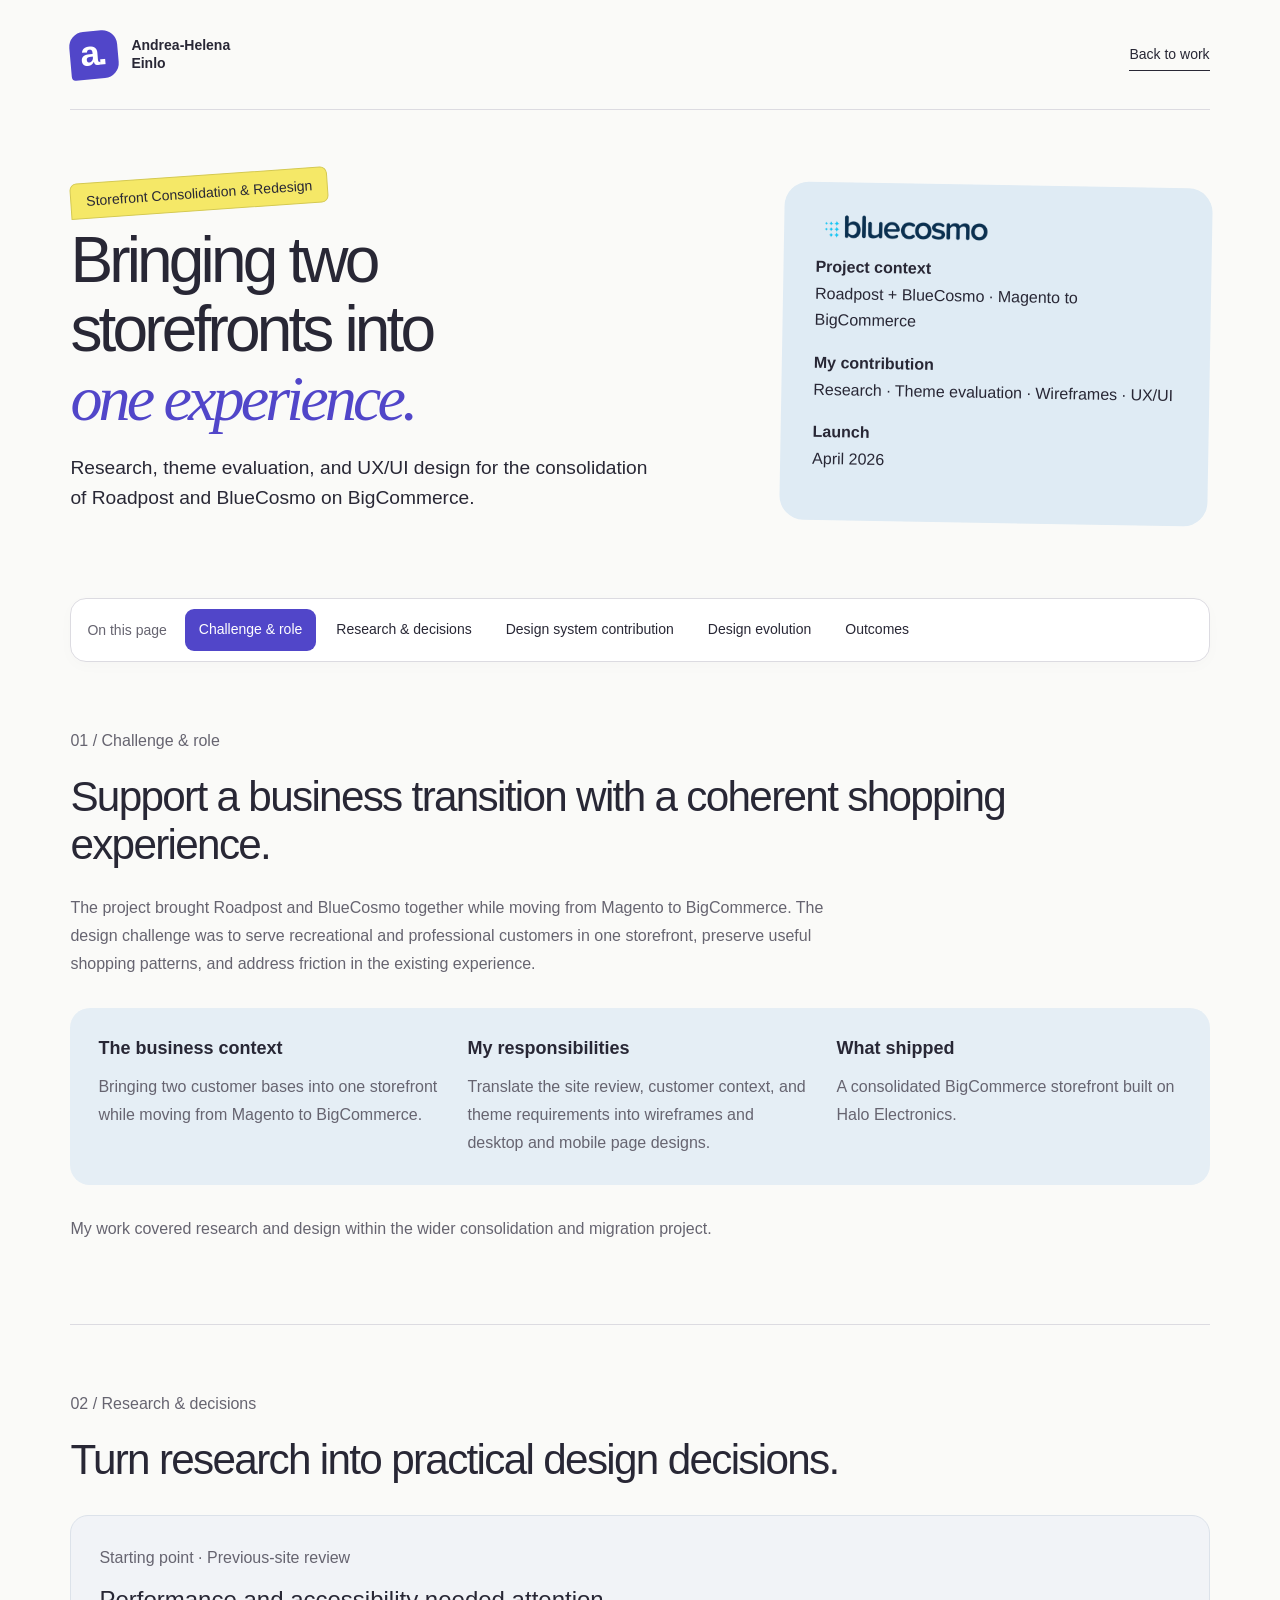
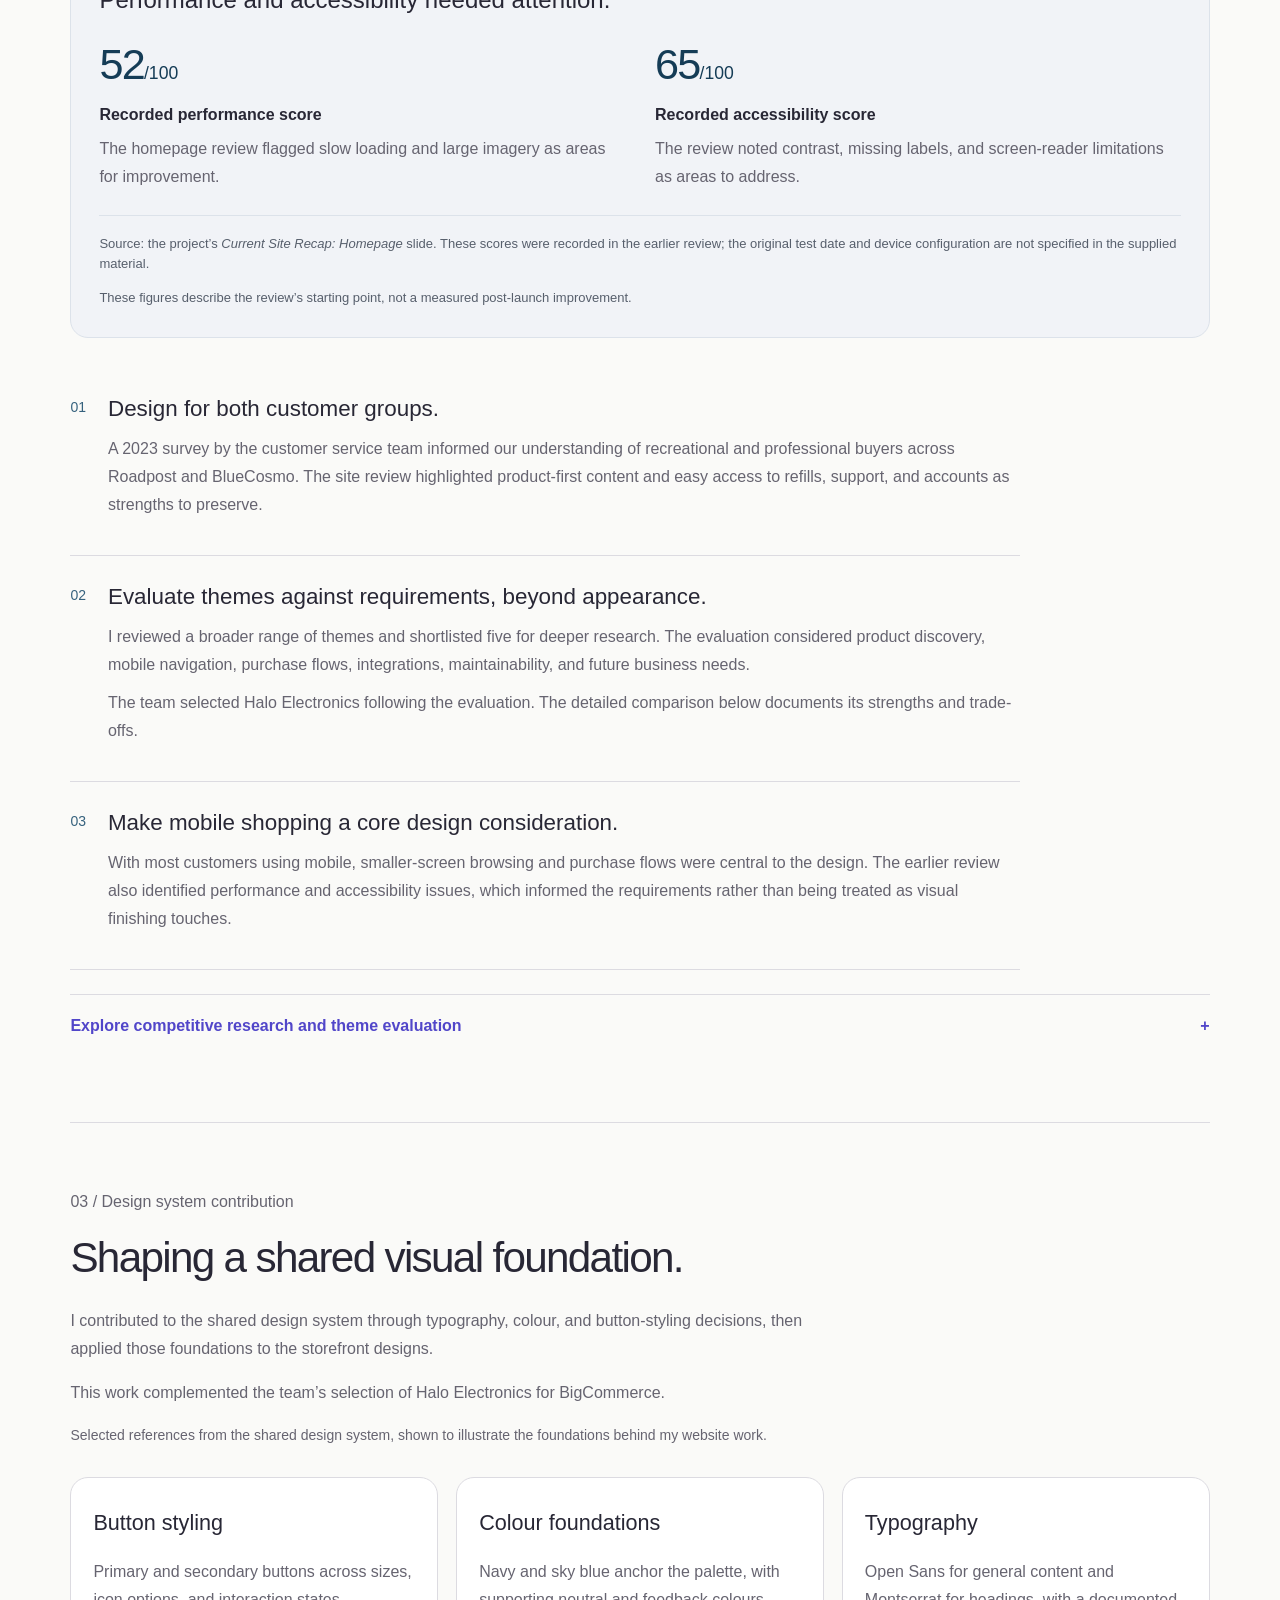
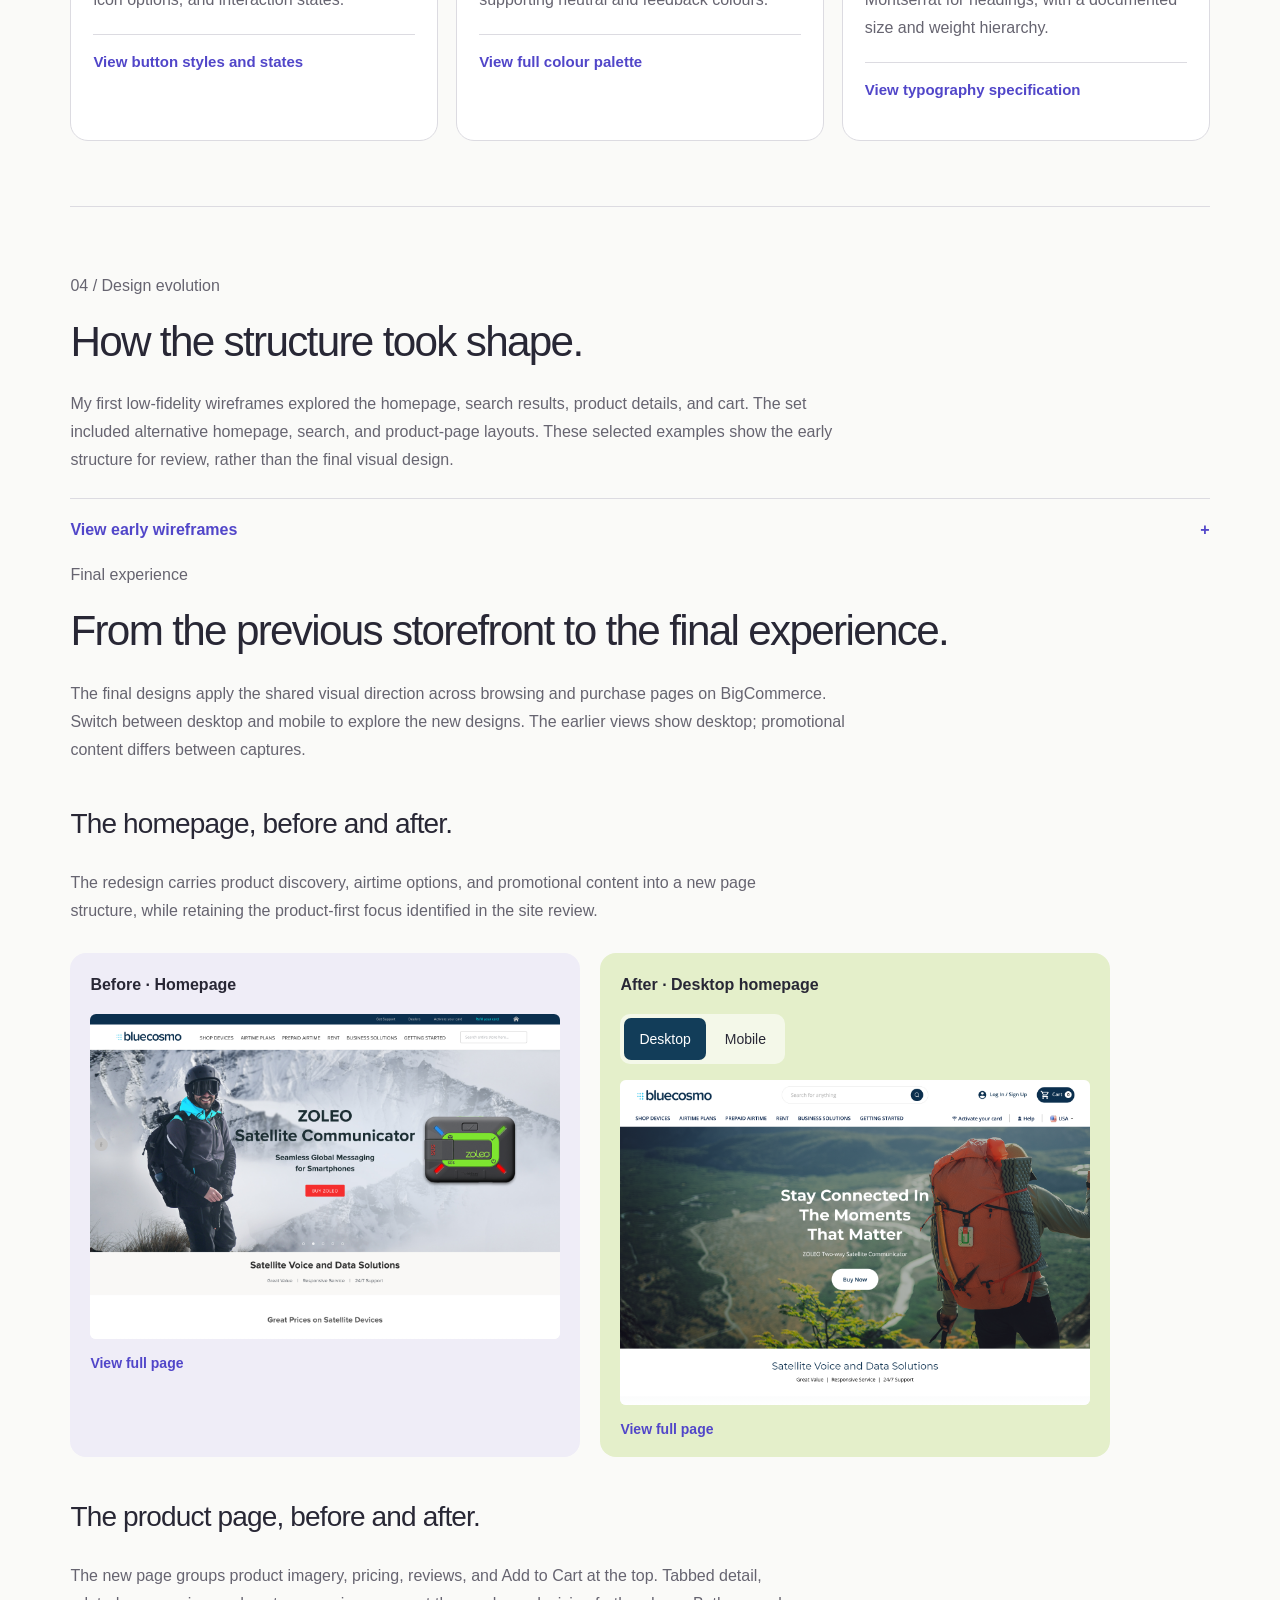
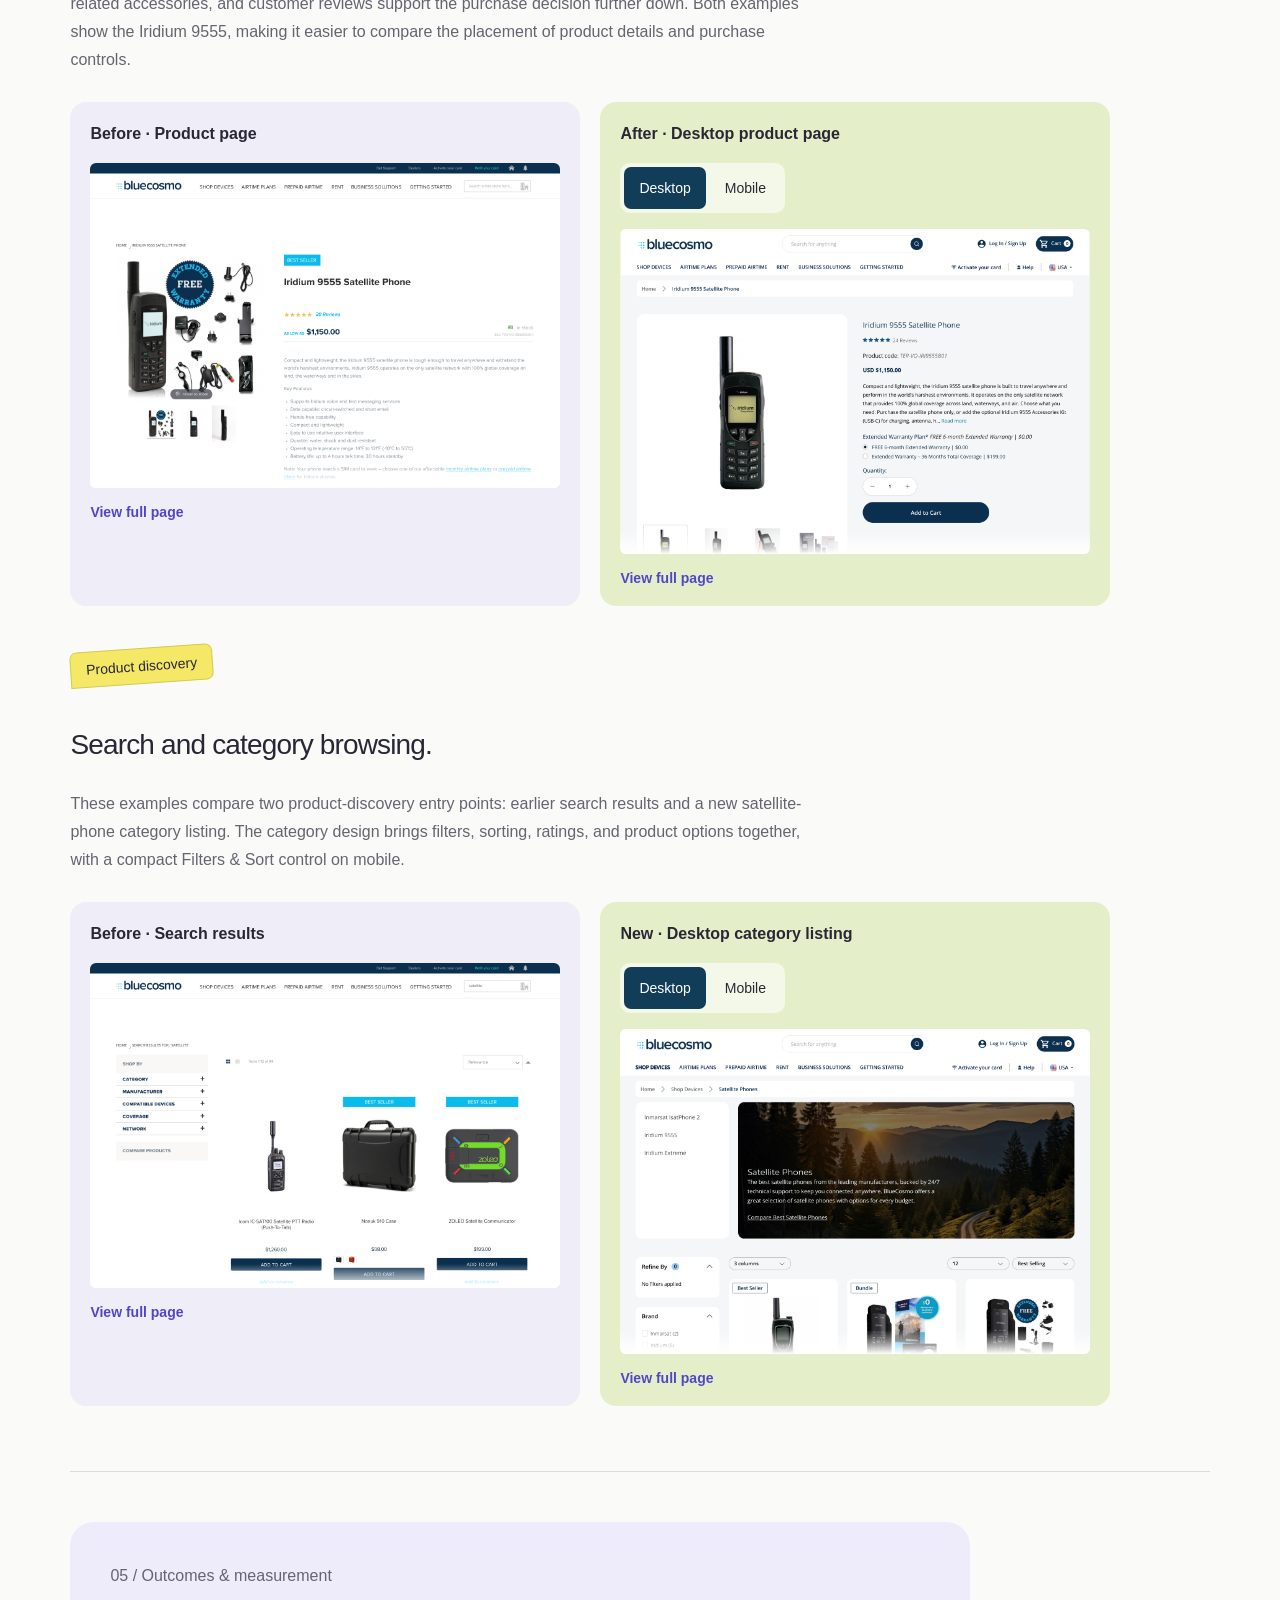
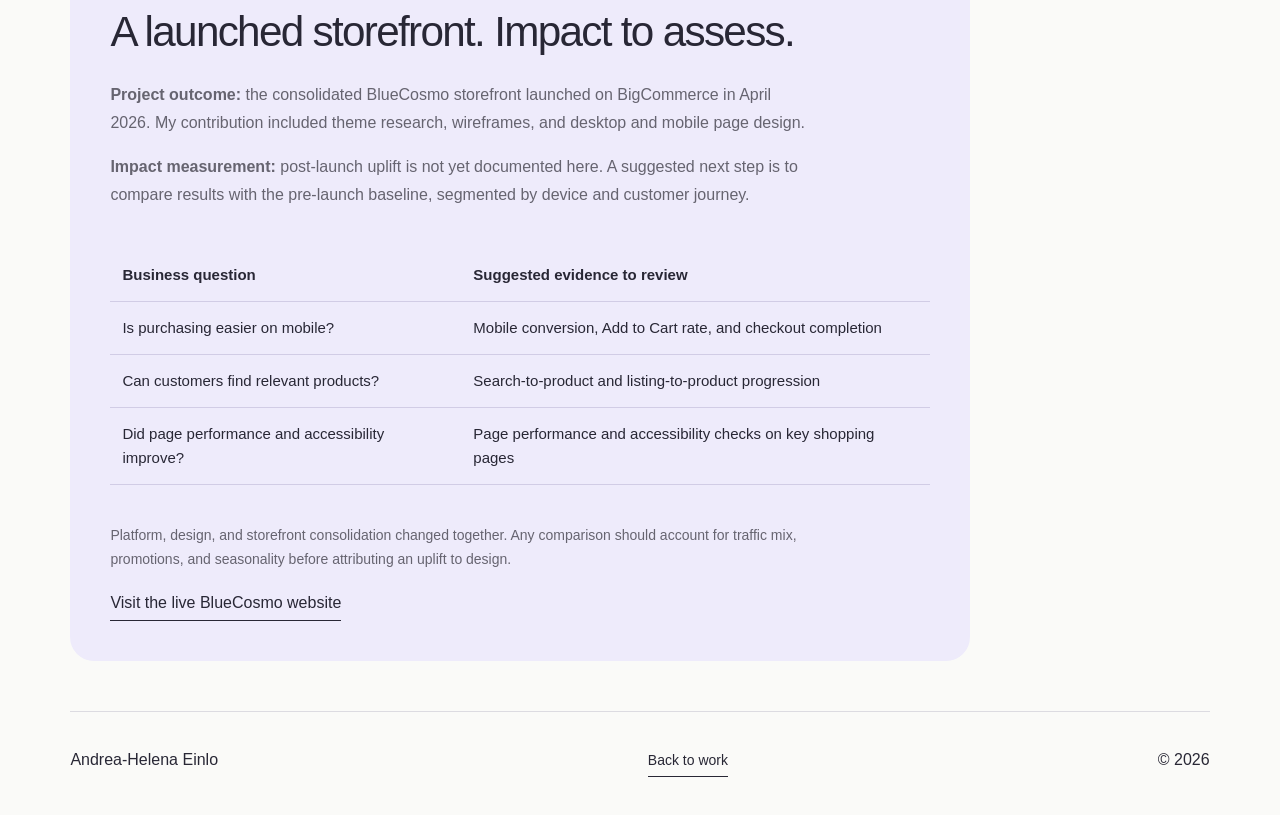
==== commit 8852e064: "Add files via upload" ====
--- a/bluecosmo.html
+++ b/bluecosmo.html
@@ -1 +1 @@
-<!doctype html><html lang="en"><head><meta charset="utf-8"><meta name="viewport" content="width=device-width, initial-scale=1"><title>BlueCosmo  ·  Andrea-Helena Einlo</title><meta name="description" content="BlueCosmo platform transition and website redesign: theme research and design during the move from Magento to BigCommerce."><link rel="stylesheet" href="styles.css"><link rel="icon" href="favicon.svg"></head><body><a class="skip-link" href="#case-main">Skip to content</a><div class="page-shell"><header class="site-header"><a class="identity" href="index.html"><span class="monogram">a.</span><span>Andrea-Helena<br>Einlo</span></a><a class="text-link" href="index.html#work">All case studies</a></header><main id="case-main"><section class="case-hero"><div><span class="hello-sticker">Storefront Consolidation &amp; Redesign</span><h1>Bringing two<br>storefronts into<br><span>one experience.</span></h1><p class="case-lead">Research, theme evaluation, and UX/UI design for the consolidation of Roadpost and BlueCosmo on BigCommerce. Launched April 2026.</p></div><div class="case-intro bc-intro"><img class="bc-logo" src="assets/bluecosmo-logo.webp" alt="BlueCosmo"><dl><dt>Project context</dt><dd>Roadpost + BlueCosmo · Magento to BigCommerce</dd><dt>My contribution</dt><dd>Site and competitive review, theme shortlisting and evaluation, wireframes, and UX/UI design</dd><dt>Launch</dt><dd>April 2026</dd></dl></div></section><nav class="project-index case-nav" aria-label="On this page"><span class="case-nav-label">On this page</span><div class="case-nav-links"><a href="#context" aria-current="location">Challenge &amp; role</a><a href="#design">Research &amp; decisions</a><a href="#design-system">Design system contribution</a><a href="#before-after">Design evolution</a><a href="#measurement">Outcomes</a></div></nav><section id="context" class="case-section"><p class="eyebrow">01 / Challenge &amp; role</p><h2>Support a business transition with a coherent shopping experience.</h2><p class="section-intro">The project brought Roadpost and BlueCosmo together while moving from Magento to BigCommerce. The design challenge was to serve recreational and professional customers in one storefront, preserve useful shopping patterns, and address friction in the existing experience.</p><div class="executive-summary"><div><h3>The business context</h3><p>Storefront consolidation and a platform change, with mobile a priority because it accounts for most customer use.</p></div><div><h3>My contribution</h3><p>I reviewed the existing experience, shortlisted suitable themes, evaluated five in depth, and designed wireframes and the new website experience.</p></div><div><h3>What shipped</h3><p>The new BlueCosmo storefront launched on BigCommerce in April 2026, using Halo as its theme foundation.</p></div></div><p class="role-context">My work covered research and design within the wider consolidation and migration project. Halo was selected by the team following the theme evaluation.</p></section><section id="design" class="case-section"><p class="eyebrow">02 / Research &amp; decisions</p><h2>Turn research into practical design decisions.</h2><aside class="baseline-evidence" aria-labelledby="bc-baseline"><p class="eyebrow">Starting point · Previous-site review</p><h3 id="bc-baseline">Performance and accessibility needed attention.</h3><div class="baseline-grid"><div><span class="baseline-value">52<span>/100</span></span><h4>Recorded performance score</h4><p>The homepage review flagged slow loading and large imagery as areas for improvement.</p></div><div><span class="baseline-value">65<span>/100</span></span><h4>Recorded accessibility score</h4><p>The review noted contrast, missing labels, and screen-reader limitations as areas to address.</p></div></div><p class="evidence-source">Source: the project’s <cite>Current Site Recap: Homepage</cite> slide. These scores were recorded in the earlier review; the original test date and device configuration are not specified in the supplied material.</p><p class="evidence-context">These figures describe the review’s starting point, not a measured post-launch improvement.</p></aside><div class="decision-list"><article><span class="decision-number">01</span><div><h3>Design for both customer groups.</h3><p>A 2023 survey by the customer service team informed our understanding of recreational and professional buyers across Roadpost and BlueCosmo. The site review highlighted product-first content and easy access to refills, support, and accounts as strengths to preserve.</p></div></article><article><span class="decision-number">02</span><div><h3>Evaluate themes against requirements, beyond appearance.</h3><p>I reviewed a broader range of themes and shortlisted five for deeper research. The evaluation considered product discovery, mobile navigation, purchase flows, integrations, maintainability, and future business needs.</p><p>The team selected Halo. My evaluation identified flexible layouts and product-page customization as strengths, while flagging additional B2B customization and limitations in persistent product comparison.</p></div></article><article><span class="decision-number">03</span><div><h3>Make mobile shopping a core design consideration.</h3><p>With most customers using mobile, smaller-screen browsing and purchase flows were central to the design. The earlier review also identified performance and accessibility issues, which informed the requirements rather than being treated as visual finishing touches.</p></div></article></div><details class="research-detail"><summary>Explore competitive research and theme evaluation</summary><h4>Competitive UX comparison</h4><p>I compared four satellite-commerce websites to review navigation, product discovery, purchase flows, and mobile usability. The analysis documented strengths and opportunities alongside the existing-site review and theme evaluation.</p><p>The comparison covered Satellite Phone Store, Canada Satellite, SatPhoneStore, and Outfitter Satellite. It also reviewed product information, ratings and reviews, calls to action, help content, checkout, and accessibility considerations.</p><p class="evidence-source">Source: Andrea-Helena Einlo, <cite>Competitor Analysis for UX Design</cite>, prepared for BlueCosmo.</p><h4>Theme evaluation</h4><p>The five shortlisted themes were Camden B2B, Beautify, Halo Electronics, Nebula, and Vault. The comparison covered navigation, filtering, image zoom, stock status, checkout, integrations, and SEO/accessibility support.</p><div class="theme-columns"><div><h4>What the site review identified</h4><ul><li>Missing quick-view and quick-add options in listings</li><li>Long product-page scrolling and purchase actions moving out of view</li><li>Performance, contrast, and labelling issues</li></ul></div><div><h4>Halo trade-offs documented at selection</h4><ul><li>Extra customization for B2B features</li><li>Product comparisons that did not persist between pages</li><li>An additional service cost for a global notice</li></ul></div></div><div class="retained-research"><h4>Customer context and strengths to retain</h4><p>The 2023 customer service survey covered both customer bases, including differences in personal versus work use and buying frequency. The review also identified clean layouts, strong imagery, clear calls to action, and quick access to refills, support, and accounts as strengths to carry forward.</p><h4>Launch requirements</h4><p>The requirements included a flexible homepage, improved product discovery, clear pricing and stock information, cross-sell opportunities, responsive layouts, and a streamlined checkout. Brand consistency, maintainability, integrations, scalability, SEO, and accessibility informed the evaluation.</p><h4>Halo’s design strengths</h4><p>The project research highlighted a professional layout with strong visual appeal, extensive theme customization, and flexible product-page customization. Those advantages were considered alongside the documented trade-offs.</p><h4>Mobile layout decisions</h4><p>The final homepage uses a compact header, stacked sections, and horizontally browsable product categories. The product view brings imagery, information, and purchase controls into a single-column layout.</p></div><p>These were project research findings and requirements. They do not establish that every issue was resolved or every feature shipped.</p></details></section><section id="design-system" class="case-section"><p class="eyebrow">03 / Design system contribution</p><h2>Shaping a shared visual foundation.</h2><p class="section-intro">I contributed to the shared design system through typography, colour, and button-styling decisions, then applied those foundations to the storefront designs.</p><p class="role-context">This work complemented the team’s selection of Halo Electronics for BigCommerce. </p><p class="system-source">Selected references from the shared design system, shown to illustrate the foundations behind my website work.</p><div class="bc-system-gallery"><figure><figcaption><h3>Button styling</h3><p>Primary and secondary buttons across sizes, icon options, and interaction states.</p></figcaption><details class="system-spec"><summary>View button styles and states</summary><button class="view-shot" type="button" data-image="assets/bc-system-buttons.png" data-caption="BlueCosmo design system · Button styling" aria-label="Explore Button styling"><img src="assets/bc-system-buttons.png" alt="BlueCosmo design system: Primary and secondary buttons across sizes, icon options, and interaction states." loading="lazy"><span class="shot-link">Explore specification +</span></button></details></figure><figure><figcaption><h3>Colour foundations</h3><p>Navy and sky blue anchor the palette, with supporting neutral and feedback colours.</p></figcaption><details class="system-spec"><summary>View full colour palette</summary><button class="view-shot" type="button" data-image="assets/bc-system-colours.png" data-caption="BlueCosmo design system · Colour foundations" aria-label="Explore Colour foundations"><img src="assets/bc-system-colours.png" alt="BlueCosmo design system: Navy and sky blue anchor the palette, with supporting neutral and feedback colours." loading="lazy"><span class="shot-link">Explore specification +</span></button></details></figure><figure><figcaption><h3>Typography</h3><p>Open Sans for general content and Montserrat for headings, with a documented size and weight hierarchy.</p></figcaption><details class="system-spec"><summary>View typography specification</summary><button class="view-shot" type="button" data-image="assets/bc-system-type.png" data-caption="BlueCosmo design system · Typography" aria-label="Explore Typography"><img src="assets/bc-system-type.png" alt="BlueCosmo design system: Open Sans for general content and Montserrat for headings, with a documented size and weight hierarchy." loading="lazy"><span class="shot-link">Explore specification +</span></button></details></figure></div></section><section id="before-after" class="case-section"><p class="eyebrow">04 / Design evolution</p><div id="wireframes"><h2>How the structure took shape.</h2><p class="section-intro">My first low-fidelity wireframes explored the homepage, search results, product details, and cart. The set included alternative homepage, search, and product-page layouts. These selected examples show the early structure for review, rather than the final visual design.</p><details class="research-detail"><summary>Explore the four wireframe stages</summary><div class="comparison-grid wireframe-grid"><figure class="wireframe-step"><figcaption><span class="wire-step-number">01 / Arrive</span><h3>Homepage</h3><p class="wire-goal">Introduce the storefront and its main routes.</p><p class="wire-caption">Explore the content hierarchy: a lead message, product discovery, promotional sections, and supporting information.</p><span class="wire-stage">Low-fidelity exploration</span></figcaption><button class="view-shot" type="button" data-image="assets/bc-wireframe-home.webp" data-caption="Homepage · Early wireframe" aria-label="Explore Homepage wireframe"><div class="case-shot"><img src="assets/bc-wireframe-home.webp" width="1440" height="3313" style="--preview-width:720px" alt="BlueCosmo Homepage low-fidelity wireframe" loading="lazy"></div><span class="shot-link">Explore wireframe +</span></button></figure><figure class="wireframe-step"><figcaption><span class="wire-step-number">02 / Discover</span><h3>Search & product discovery</h3><p class="wire-goal">Help visitors browse and narrow their options.</p><p class="wire-caption">Explore a product grid alongside filtering and sorting, with repeated product cards supporting browsing and comparison.</p><span class="wire-stage">Low-fidelity exploration</span></figcaption><button class="view-shot" type="button" data-image="assets/bc-wireframe-search.webp" data-caption="Search & product discovery · Early wireframe" aria-label="Explore Search & product discovery wireframe"><div class="case-shot"><img src="assets/bc-wireframe-search.webp" width="1440" height="3945" style="--preview-width:720px" alt="BlueCosmo Search & product discovery low-fidelity wireframe" loading="lazy"></div><span class="shot-link">Explore wireframe +</span></button></figure><figure class="wireframe-step"><figcaption><span class="wire-step-number">03 / Evaluate</span><h3>Product details</h3><p class="wire-goal">Bring product information and purchase options together.</p><p class="wire-caption">Bring product imagery and purchase options together near the top, with supporting detail and related products below.</p><span class="wire-stage">Low-fidelity exploration</span></figcaption><button class="view-shot" type="button" data-image="assets/bc-wireframe-product.webp" data-caption="Product details · Early wireframe" aria-label="Explore Product details wireframe"><div class="case-shot"><img src="assets/bc-wireframe-product.webp" width="1440" height="3494" style="--preview-width:720px" alt="BlueCosmo Product details low-fidelity wireframe" loading="lazy"></div><span class="shot-link">Explore wireframe +</span></button></figure><figure class="wireframe-step"><figcaption><span class="wire-step-number">04 / Review</span><h3>Cart & next steps</h3><p class="wire-goal">Make the order and next step clear.</p><p class="wire-caption">Group cart items and the order summary, with supporting recommendations and service information further down the page.</p><span class="wire-stage">Low-fidelity exploration</span></figcaption><button class="view-shot" type="button" data-image="assets/bc-wireframe-cart.webp" data-caption="Cart & next steps · Early wireframe" aria-label="Explore Cart & next steps wireframe"><div class="case-shot"><img src="assets/bc-wireframe-cart.webp" width="1440" height="2758" style="--preview-width:720px" alt="BlueCosmo Cart & next steps low-fidelity wireframe" loading="lazy"></div><span class="shot-link">Explore wireframe +</span></button></figure></div></details></div><div class="final-experience"><p class="eyebrow">Final experience</p><h2>From the previous storefront to the final experience.</h2><p class="section-intro">The final homepage brings the design work onto BigCommerce. With most customers using mobile, the smaller-screen experience was a design priority throughout the work. Switch between desktop and mobile to explore each redesigned page. The before views show desktop; promotional content differs between captures.</p><div class="comparison-heading"><h3>The homepage, before and after.</h3><p>The redesign carries product discovery, airtime options, and promotional content into a new page structure, while retaining the product-first focus identified in the site review.</p></div><div class="comparison-grid"><figure><figcaption>Before · Homepage</figcaption><button class="view-shot" type="button" data-image="assets/bc-before-home.webp" data-caption="Before · Homepage" aria-label="Explore Before · Homepage"><div class="case-shot"><img src="assets/bc-before-home.webp" width="1440" height="3303" style="--preview-width:720.0px" alt="Before · Homepage" loading="lazy"></div><span class="shot-link">Explore full page +</span></button></figure><figure class="device-preview" data-device-preview><figcaption>After · Desktop homepage</figcaption><div class="device-switch" role="group" aria-label="Homepage redesign device view"><button type="button" aria-pressed="true" data-device="desktop" data-src="assets/bc-after-home.webp" data-caption="After · Desktop homepage">Desktop</button><button type="button" aria-pressed="false" data-device="mobile" data-src="assets/bc-after-mobile-v2.webp" data-caption="After · Mobile homepage">Mobile</button></div><button class="view-shot" type="button" data-image="assets/bc-after-home.webp" data-caption="After · Desktop homepage" aria-label="Explore After · Desktop homepage"><div class="case-shot"><img src="assets/bc-after-home.webp" width="1512" height="6671" style="--preview-width:756.0px" alt="After · Desktop homepage" loading="lazy"></div><span class="shot-link">Explore full page +</span></button></figure></div><div class="comparison-heading"><h3>The product page, before and after.</h3><p>The new page groups product imagery, pricing, reviews, and Add to Cart at the top. Tabbed detail, related accessories, and customer reviews support the purchase decision further down. The supplied examples show different products, so the comparison focuses on page structure.</p></div><div class="comparison-grid"><figure><figcaption>Before · Product page</figcaption><button class="view-shot" type="button" data-image="assets/bc-before-product.webp" data-caption="Before · Product page" aria-label="Explore Before · Product page"><div class="case-shot"><img src="assets/bc-before-product.webp" width="1440" height="7223" style="--preview-width:720.0px" alt="Before · Product page" loading="lazy"></div><span class="shot-link">Explore full page +</span></button></figure><figure class="device-preview" data-device-preview><figcaption>After · Desktop product page</figcaption><div class="device-switch" role="group" aria-label="Product page redesign device view"><button type="button" aria-pressed="true" data-device="desktop" data-src="assets/bc-after-iridium-desktop.png" data-caption="After · Desktop product page">Desktop</button><button type="button" aria-pressed="false" data-device="mobile" data-src="assets/bc-after-iridium-mobile.png" data-caption="After · Mobile product page">Mobile</button></div><button class="view-shot" type="button" data-image="assets/bc-after-iridium-desktop.png" data-caption="After · Desktop product page" aria-label="Explore After · Desktop product page"><div class="case-shot"><img src="assets/bc-after-iridium-desktop.png" width="1520" height="6732" style="--preview-width:760.0px" alt="After · Desktop product page" loading="lazy"></div><span class="shot-link">Explore full page +</span></button></figure></div><div class="comparison-heading"><span class="hello-sticker">Product discovery</span><h3>Search and category browsing.</h3><p>The earlier search results and new satellite-phone category page show two product-discovery entry points. The new category design brings filtering, sorting, ratings, and product options into a shared listing layout, with a compact Filters &amp; Sort control on mobile. These examples show different page types, rather than a like-for-like search redesign.</p></div><div class="comparison-grid"><figure><figcaption>Before · Search results</figcaption><button class="view-shot" type="button" data-image="assets/bc-before-search.webp" data-caption="Before · Search results" aria-label="Explore Before · Search results"><div class="case-shot"><img src="assets/bc-before-search.webp" width="1440" height="3717" style="--preview-width:720.0px" alt="Before · Search results" loading="lazy"></div><span class="shot-link">Explore full page +</span></button></figure><figure class="device-preview" data-device-preview><figcaption>New · Desktop category listing</figcaption><div class="device-switch" role="group" aria-label="Category listing device view"><button type="button" aria-pressed="true" data-device="desktop" data-src="assets/bc-category-desktop.png" data-caption="New · Desktop category listing">Desktop</button><button type="button" aria-pressed="false" data-device="mobile" data-src="assets/bc-category-mobile.png" data-caption="New · Mobile category listing">Mobile</button></div><button class="view-shot" type="button" data-image="assets/bc-category-desktop.png" data-caption="New · Desktop category listing" aria-label="Explore new category listing"><div class="case-shot"><img src="assets/bc-category-desktop.png" width="1512" height="3769" style="--preview-width:756.0px" alt="New BlueCosmo satellite-phone category listing with filters and product cards" loading="lazy"></div><span class="shot-link">Explore full page +</span></button></figure></div></div></section><section id="measurement" class="case-closing"><p class="eyebrow">05 / Outcomes &amp; measurement</p><h2>A launched storefront. Impact to assess.</h2><p><strong>Project outcome:</strong> the consolidated BlueCosmo storefront launched on BigCommerce in April 2026. My contribution included theme research, wireframes, and desktop and mobile page design.</p><p><strong>Impact measurement:</strong> post-launch uplift is not yet documented here. A suggested next step is to compare results with the pre-launch baseline, segmented by device and customer journey.</p><div class="metric-table-wrap"><table class="metric-table"><thead><tr><th>Business question</th><th>Suggested evidence to review</th></tr></thead><tbody><tr><td>Is purchasing easier on mobile?</td><td>Mobile conversion, Add to Cart rate, and checkout completion</td></tr><tr><td>Can customers find relevant products?</td><td>Search-to-product and listing-to-product progression</td></tr><tr><td>Did page performance and accessibility improve?</td><td>Page performance and accessibility checks on key shopping pages</td></tr></tbody></table></div><p class="outcome-note">Platform, design, and storefront consolidation changed together. Any comparison should account for traffic mix, promotions, and seasonality before attributing an uplift to design.</p><a class="text-link" href="https://www.bluecosmo.com/" target="_blank" rel="noopener">Visit the live BlueCosmo website</a></section></main><footer class="site-footer"><span>Andrea-Helena Einlo</span><a class="text-link" href="index.html#work">Back to work</a><span>© 2026</span></footer></div><dialog class="screen-viewer" id="screen-viewer" aria-labelledby="viewer-caption"><div class="viewer-toolbar"><h2 id="viewer-caption">Page preview</h2><div class="viewer-actions"><button type="button" id="viewer-prev" aria-label="Previous screenshot">Previous</button><button type="button" id="viewer-next" aria-label="Next screenshot">Next</button><label>Zoom <select id="viewer-zoom"><option value="1">100% · Original</option><option value="1.5">150%</option><option value="2">200%</option><option value="fit">Fit width</option></select></label><button type="button" id="viewer-close">Close ×</button></div></div><div class="viewer-scroll" tabindex="0" aria-label="Scrollable page preview"><img id="viewer-image" alt=""></div></dialog><script src="device-switch.js"></script><script src="viewer.js"></script></body></html>+<!doctype html><html lang="en"><head><meta charset="utf-8"><meta name="viewport" content="width=device-width, initial-scale=1"><title>BlueCosmo  ·  Andrea-Helena Einlo</title><meta name="description" content="BlueCosmo platform transition and website redesign: theme research and design during the move from Magento to BigCommerce."><link rel="stylesheet" href="styles.css"><link rel="icon" href="favicon.svg"></head><body><a class="skip-link" href="#case-main">Skip to content</a><div class="page-shell"><header class="site-header"><a class="identity" href="index.html"><span class="monogram">a.</span><span>Andrea-Helena<br>Einlo</span></a><a class="text-link" href="index.html#work">Back to work</a></header><main id="case-main"><section class="case-hero"><div><span class="hello-sticker">Storefront Consolidation &amp; Redesign</span><h1>Bringing two<br>storefronts into<br><span>one experience.</span></h1><p class="case-lead">Research, theme evaluation, and UX/UI design for the consolidation of Roadpost and BlueCosmo on BigCommerce.</p></div><div class="case-intro bc-intro"><img class="bc-logo" src="assets/bluecosmo-logo.webp" alt="BlueCosmo"><dl><dt>Project context</dt><dd>Roadpost + BlueCosmo · Magento to BigCommerce</dd><dt>My contribution</dt><dd>Research · Theme evaluation · Wireframes · UX/UI</dd><dt>Launch</dt><dd>April 2026</dd></dl></div></section><nav class="project-index case-nav" aria-label="On this page"><span class="case-nav-label">On this page</span><div class="case-nav-links"><a href="#context" aria-current="location">Challenge &amp; role</a><a href="#design">Research &amp; decisions</a><a href="#design-system">Design system contribution</a><a href="#before-after">Design evolution</a><a href="#measurement">Outcomes</a></div></nav><section id="context" class="case-section"><p class="eyebrow">01 / Challenge &amp; role</p><h2>Support a business transition with a coherent shopping experience.</h2><p class="section-intro">The project brought Roadpost and BlueCosmo together while moving from Magento to BigCommerce. The design challenge was to serve recreational and professional customers in one storefront, preserve useful shopping patterns, and address friction in the existing experience.</p><div class="executive-summary"><div><h3>The business context</h3><p>Bringing two customer bases into one storefront while moving from Magento to BigCommerce.</p></div><div><h3>My responsibilities</h3><p>Translate the site review, customer context, and theme requirements into wireframes and desktop and mobile page designs.</p></div><div><h3>What shipped</h3><p>A consolidated BigCommerce storefront built on Halo Electronics.</p></div></div><p class="role-context">My work covered research and design within the wider consolidation and migration project.</p></section><section id="design" class="case-section"><p class="eyebrow">02 / Research &amp; decisions</p><h2>Turn research into practical design decisions.</h2><aside class="baseline-evidence" aria-labelledby="bc-baseline"><p class="eyebrow">Starting point · Previous-site review</p><h3 id="bc-baseline">Performance and accessibility needed attention.</h3><div class="baseline-grid"><div><span class="baseline-value">52<span>/100</span></span><h4>Recorded performance score</h4><p>The homepage review flagged slow loading and large imagery as areas for improvement.</p></div><div><span class="baseline-value">65<span>/100</span></span><h4>Recorded accessibility score</h4><p>The review noted contrast, missing labels, and screen-reader limitations as areas to address.</p></div></div><p class="evidence-source">Source: the project’s <cite>Current Site Recap: Homepage</cite> slide. These scores were recorded in the earlier review; the original test date and device configuration are not specified in the supplied material.</p><p class="evidence-context">These figures describe the review’s starting point, not a measured post-launch improvement.</p></aside><div class="decision-list"><article><span class="decision-number">01</span><div><h3>Design for both customer groups.</h3><p>A 2023 survey by the customer service team informed our understanding of recreational and professional buyers across Roadpost and BlueCosmo. The site review highlighted product-first content and easy access to refills, support, and accounts as strengths to preserve.</p></div></article><article><span class="decision-number">02</span><div><h3>Evaluate themes against requirements, beyond appearance.</h3><p>I reviewed a broader range of themes and shortlisted five for deeper research. The evaluation considered product discovery, mobile navigation, purchase flows, integrations, maintainability, and future business needs.</p><p>The team selected Halo Electronics following the evaluation. The detailed comparison below documents its strengths and trade-offs.</p></div></article><article><span class="decision-number">03</span><div><h3>Make mobile shopping a core design consideration.</h3><p>With most customers using mobile, smaller-screen browsing and purchase flows were central to the design. The earlier review also identified performance and accessibility issues, which informed the requirements rather than being treated as visual finishing touches.</p></div></article></div><details class="research-detail"><summary>Explore competitive research and theme evaluation</summary><h4>Competitive UX comparison</h4><p>I compared four satellite-commerce websites to review navigation, product discovery, purchase flows, and mobile usability. The analysis documented strengths and opportunities alongside the existing-site review and theme evaluation.</p><p>The comparison covered Satellite Phone Store, Canada Satellite, SatPhoneStore, and Outfitter Satellite. It also reviewed product information, ratings and reviews, calls to action, help content, checkout, and accessibility considerations.</p><p class="evidence-source">Source: Andrea-Helena Einlo, <cite>Competitor Analysis for UX Design</cite>, prepared for BlueCosmo.</p><h4>Theme evaluation</h4><p>The five shortlisted themes were Camden B2B, Beautify, Halo Electronics, Nebula, and Vault. The comparison covered navigation, filtering, image zoom, stock status, checkout, integrations, and SEO/accessibility support.</p><div class="theme-columns"><div><h4>What the site review identified</h4><ul><li>Missing quick-view and quick-add options in listings</li><li>Long product-page scrolling and purchase actions moving out of view</li><li>Performance, contrast, and labelling issues</li></ul></div><div><h4>Halo trade-offs documented at selection</h4><ul><li>Extra customization for B2B features</li><li>Product comparisons that did not persist between pages</li><li>An additional service cost for a global notice</li></ul></div></div><div class="retained-research"><h4>Customer context and strengths to retain</h4><p>The survey highlighted differences in personal versus work use and buying frequency. Clean layouts, strong imagery, and clear calls to action were additional strengths identified in the site review.</p><h4>Launch requirements</h4><p>The requirements included a flexible homepage, improved product discovery, clear pricing and stock information, cross-sell opportunities, responsive layouts, and a streamlined checkout. Brand consistency, maintainability, integrations, scalability, SEO, and accessibility informed the evaluation.</p><h4>Halo’s design strengths</h4><p>The evaluation highlighted a professional layout, extensive theme customization, and flexible product-page layouts as strengths.</p><h4>Mobile layout decisions</h4><p>The final homepage uses a compact header, stacked sections, and horizontally browsable product categories. The product view brings imagery, information, and purchase controls into a single-column layout.</p></div><p>These were project research findings and requirements. They do not establish that every issue was resolved or every feature shipped.</p></details></section><section id="design-system" class="case-section"><p class="eyebrow">03 / Design system contribution</p><h2>Shaping a shared visual foundation.</h2><p class="section-intro">I contributed to the shared design system through typography, colour, and button-styling decisions, then applied those foundations to the storefront designs.</p><p class="role-context">This work complemented the team’s selection of Halo Electronics for BigCommerce. </p><p class="system-source">Selected references from the shared design system, shown to illustrate the foundations behind my website work.</p><div class="bc-system-gallery"><figure><figcaption><h3>Button styling</h3><p>Primary and secondary buttons across sizes, icon options, and interaction states.</p></figcaption><details class="system-spec"><summary>View button styles and states</summary><button class="view-shot" type="button" data-image="assets/bc-system-buttons.png" data-caption="BlueCosmo design system · Button styling" aria-label="Explore Button styling"><img src="assets/bc-system-buttons.png" alt="BlueCosmo design system: Primary and secondary buttons across sizes, icon options, and interaction states." loading="lazy"><span class="shot-link">Enlarge specification</span></button></details></figure><figure><figcaption><h3>Colour foundations</h3><p>Navy and sky blue anchor the palette, with supporting neutral and feedback colours.</p></figcaption><details class="system-spec"><summary>View full colour palette</summary><button class="view-shot" type="button" data-image="assets/bc-system-colours.png" data-caption="BlueCosmo design system · Colour foundations" aria-label="Explore Colour foundations"><img src="assets/bc-system-colours.png" alt="BlueCosmo design system: Navy and sky blue anchor the palette, with supporting neutral and feedback colours." loading="lazy"><span class="shot-link">Enlarge specification</span></button></details></figure><figure><figcaption><h3>Typography</h3><p>Open Sans for general content and Montserrat for headings, with a documented size and weight hierarchy.</p></figcaption><details class="system-spec"><summary>View typography specification</summary><button class="view-shot" type="button" data-image="assets/bc-system-type.png" data-caption="BlueCosmo design system · Typography" aria-label="Explore Typography"><img src="assets/bc-system-type.png" alt="BlueCosmo design system: Open Sans for general content and Montserrat for headings, with a documented size and weight hierarchy." loading="lazy"><span class="shot-link">Enlarge specification</span></button></details></figure></div></section><section id="before-after" class="case-section"><p class="eyebrow">04 / Design evolution</p><div id="wireframes"><h2>How the structure took shape.</h2><p class="section-intro">My first low-fidelity wireframes explored the homepage, search results, product details, and cart. The set included alternative homepage, search, and product-page layouts. These selected examples show the early structure for review, rather than the final visual design.</p><details class="research-detail"><summary>View early wireframes</summary><div class="comparison-grid wireframe-grid"><figure class="wireframe-step"><figcaption><span class="wire-step-number">01 / Arrive</span><h3>Homepage</h3><p class="wire-goal">Introduce the storefront and its main routes.</p><p class="wire-caption">Explore the content hierarchy: a lead message, product discovery, promotional sections, and supporting information.</p><span class="wire-stage">Low-fidelity exploration</span></figcaption><button class="view-shot" type="button" data-image="assets/bc-wireframe-home.webp" data-caption="Homepage · Early wireframe" aria-label="Explore Homepage wireframe"><div class="case-shot"><img src="assets/bc-wireframe-home.webp" width="1440" height="3313" style="--preview-width:720px" alt="BlueCosmo Homepage low-fidelity wireframe" loading="lazy"></div><span class="shot-link">View wireframe</span></button></figure><figure class="wireframe-step"><figcaption><span class="wire-step-number">02 / Discover</span><h3>Search & product discovery</h3><p class="wire-goal">Help visitors browse and narrow their options.</p><p class="wire-caption">Explore a product grid alongside filtering and sorting, with repeated product cards supporting browsing and comparison.</p><span class="wire-stage">Low-fidelity exploration</span></figcaption><button class="view-shot" type="button" data-image="assets/bc-wireframe-search.webp" data-caption="Search & product discovery · Early wireframe" aria-label="Explore Search & product discovery wireframe"><div class="case-shot"><img src="assets/bc-wireframe-search.webp" width="1440" height="3945" style="--preview-width:720px" alt="BlueCosmo Search & product discovery low-fidelity wireframe" loading="lazy"></div><span class="shot-link">View wireframe</span></button></figure><figure class="wireframe-step"><figcaption><span class="wire-step-number">03 / Evaluate</span><h3>Product details</h3><p class="wire-goal">Bring product information and purchase options together.</p><p class="wire-caption">Bring product imagery and purchase options together near the top, with supporting detail and related products below.</p><span class="wire-stage">Low-fidelity exploration</span></figcaption><button class="view-shot" type="button" data-image="assets/bc-wireframe-product.webp" data-caption="Product details · Early wireframe" aria-label="Explore Product details wireframe"><div class="case-shot"><img src="assets/bc-wireframe-product.webp" width="1440" height="3494" style="--preview-width:720px" alt="BlueCosmo Product details low-fidelity wireframe" loading="lazy"></div><span class="shot-link">View wireframe</span></button></figure><figure class="wireframe-step"><figcaption><span class="wire-step-number">04 / Review</span><h3>Cart & next steps</h3><p class="wire-goal">Make the order and next step clear.</p><p class="wire-caption">Group cart items and the order summary, with supporting recommendations and service information further down the page.</p><span class="wire-stage">Low-fidelity exploration</span></figcaption><button class="view-shot" type="button" data-image="assets/bc-wireframe-cart.webp" data-caption="Cart & next steps · Early wireframe" aria-label="Explore Cart & next steps wireframe"><div class="case-shot"><img src="assets/bc-wireframe-cart.webp" width="1440" height="2758" style="--preview-width:720px" alt="BlueCosmo Cart & next steps low-fidelity wireframe" loading="lazy"></div><span class="shot-link">View wireframe</span></button></figure></div></details></div><div class="final-experience"><p class="eyebrow">Final experience</p><h2>From the previous storefront to the final experience.</h2><p class="section-intro">The final designs apply the shared visual direction across browsing and purchase pages on BigCommerce. Switch between desktop and mobile to explore the new designs. The earlier views show desktop; promotional content differs between captures.</p><div class="comparison-heading"><h3>The homepage, before and after.</h3><p>The redesign carries product discovery, airtime options, and promotional content into a new page structure, while retaining the product-first focus identified in the site review.</p></div><div class="comparison-grid"><figure><figcaption>Before · Homepage</figcaption><button class="view-shot" type="button" data-image="assets/bc-before-home.webp" data-caption="Before · Homepage" aria-label="Explore Before · Homepage"><div class="case-shot"><img src="assets/bc-before-home.webp" width="1440" height="3303" style="--preview-width:720.0px" alt="Before · Homepage" loading="lazy"></div><span class="shot-link">View full page</span></button></figure><figure class="device-preview" data-device-preview><figcaption>After · Desktop homepage</figcaption><div class="device-switch" role="group" aria-label="Homepage redesign device view"><button type="button" aria-pressed="true" data-device="desktop" data-src="assets/bc-after-home.webp" data-caption="After · Desktop homepage">Desktop</button><button type="button" aria-pressed="false" data-device="mobile" data-src="assets/bc-after-mobile-v2.webp" data-caption="After · Mobile homepage">Mobile</button></div><button class="view-shot" type="button" data-image="assets/bc-after-home.webp" data-caption="After · Desktop homepage" aria-label="Explore After · Desktop homepage"><div class="case-shot"><img src="assets/bc-after-home.webp" width="1512" height="6671" style="--preview-width:756.0px" alt="After · Desktop homepage" loading="lazy"></div><span class="shot-link">View full page</span></button></figure></div><div class="comparison-heading"><h3>The product page, before and after.</h3><p>The new page groups product imagery, pricing, reviews, and Add to Cart at the top. Tabbed detail, related accessories, and customer reviews support the purchase decision further down. Both examples show the Iridium 9555, making it easier to compare the placement of product details and purchase controls.</p></div><div class="comparison-grid"><figure><figcaption>Before · Product page</figcaption><button class="view-shot" type="button" data-image="assets/bc-before-product.webp" data-caption="Before · Product page" aria-label="Explore Before · Product page"><div class="case-shot"><img src="assets/bc-before-product.webp" width="1440" height="7223" style="--preview-width:720.0px" alt="Before · Product page" loading="lazy"></div><span class="shot-link">View full page</span></button></figure><figure class="device-preview" data-device-preview><figcaption>After · Desktop product page</figcaption><div class="device-switch" role="group" aria-label="Product page redesign device view"><button type="button" aria-pressed="true" data-device="desktop" data-src="assets/bc-after-iridium-desktop.png" data-caption="After · Desktop product page">Desktop</button><button type="button" aria-pressed="false" data-device="mobile" data-src="assets/bc-after-iridium-mobile.png" data-caption="After · Mobile product page">Mobile</button></div><button class="view-shot" type="button" data-image="assets/bc-after-iridium-desktop.png" data-caption="After · Desktop product page" aria-label="Explore After · Desktop product page"><div class="case-shot"><img src="assets/bc-after-iridium-desktop.png" width="1520" height="6732" style="--preview-width:760.0px" alt="After · Desktop product page" loading="lazy"></div><span class="shot-link">View full page</span></button></figure></div><div class="comparison-heading"><span class="hello-sticker">Product discovery</span><h3>Search and category browsing.</h3><p>These examples compare two product-discovery entry points: earlier search results and a new satellite-phone category listing. The category design brings filters, sorting, ratings, and product options together, with a compact Filters &amp; Sort control on mobile.</p></div><div class="comparison-grid"><figure><figcaption>Before · Search results</figcaption><button class="view-shot" type="button" data-image="assets/bc-before-search.webp" data-caption="Before · Search results" aria-label="Explore Before · Search results"><div class="case-shot"><img src="assets/bc-before-search.webp" width="1440" height="3717" style="--preview-width:720.0px" alt="Before · Search results" loading="lazy"></div><span class="shot-link">View full page</span></button></figure><figure class="device-preview" data-device-preview><figcaption>New · Desktop category listing</figcaption><div class="device-switch" role="group" aria-label="Category listing device view"><button type="button" aria-pressed="true" data-device="desktop" data-src="assets/bc-category-desktop.png" data-caption="New · Desktop category listing">Desktop</button><button type="button" aria-pressed="false" data-device="mobile" data-src="assets/bc-category-mobile.png" data-caption="New · Mobile category listing">Mobile</button></div><button class="view-shot" type="button" data-image="assets/bc-category-desktop.png" data-caption="New · Desktop category listing" aria-label="Explore new category listing"><div class="case-shot"><img src="assets/bc-category-desktop.png" width="1512" height="3769" style="--preview-width:756.0px" alt="New BlueCosmo satellite-phone category listing with filters and product cards" loading="lazy"></div><span class="shot-link">View full page</span></button></figure></div></div></section><section id="measurement" class="case-closing"><p class="eyebrow">05 / Outcomes &amp; measurement</p><h2>A launched storefront. Impact to assess.</h2><p><strong>Project outcome:</strong> the consolidated BlueCosmo storefront launched on BigCommerce in April 2026. My contribution included theme research, wireframes, and desktop and mobile page design.</p><p><strong>Impact measurement:</strong> post-launch uplift is not yet documented here. A suggested next step is to compare results with the pre-launch baseline, segmented by device and customer journey.</p><div class="metric-table-wrap"><table class="metric-table"><thead><tr><th>Business question</th><th>Suggested evidence to review</th></tr></thead><tbody><tr><td>Is purchasing easier on mobile?</td><td>Mobile conversion, Add to Cart rate, and checkout completion</td></tr><tr><td>Can customers find relevant products?</td><td>Search-to-product and listing-to-product progression</td></tr><tr><td>Did page performance and accessibility improve?</td><td>Page performance and accessibility checks on key shopping pages</td></tr></tbody></table></div><p class="outcome-note">Platform, design, and storefront consolidation changed together. Any comparison should account for traffic mix, promotions, and seasonality before attributing an uplift to design.</p><a class="text-link" href="https://www.bluecosmo.com/" target="_blank" rel="noopener">Visit the live BlueCosmo website</a></section></main><footer class="site-footer"><span>Andrea-Helena Einlo</span><a class="text-link" href="index.html#work">Back to work</a><span>© 2026</span></footer></div><dialog class="screen-viewer" id="screen-viewer" aria-labelledby="viewer-caption"><div class="viewer-toolbar"><h2 id="viewer-caption">Page preview</h2><div class="viewer-actions"><button type="button" id="viewer-prev" aria-label="Previous screenshot">Previous</button><button type="button" id="viewer-next" aria-label="Next screenshot">Next</button><label>Zoom <select id="viewer-zoom"><option value="1">100% · Original</option><option value="1.5">150%</option><option value="2">200%</option><option value="fit">Fit width</option></select></label><button type="button" id="viewer-close">Close ×</button></div></div><div class="viewer-scroll" tabindex="0" aria-label="Scrollable page preview"><img id="viewer-image" alt=""></div></dialog><script src="device-switch.js"></script><script src="viewer.js"></script></body></html>
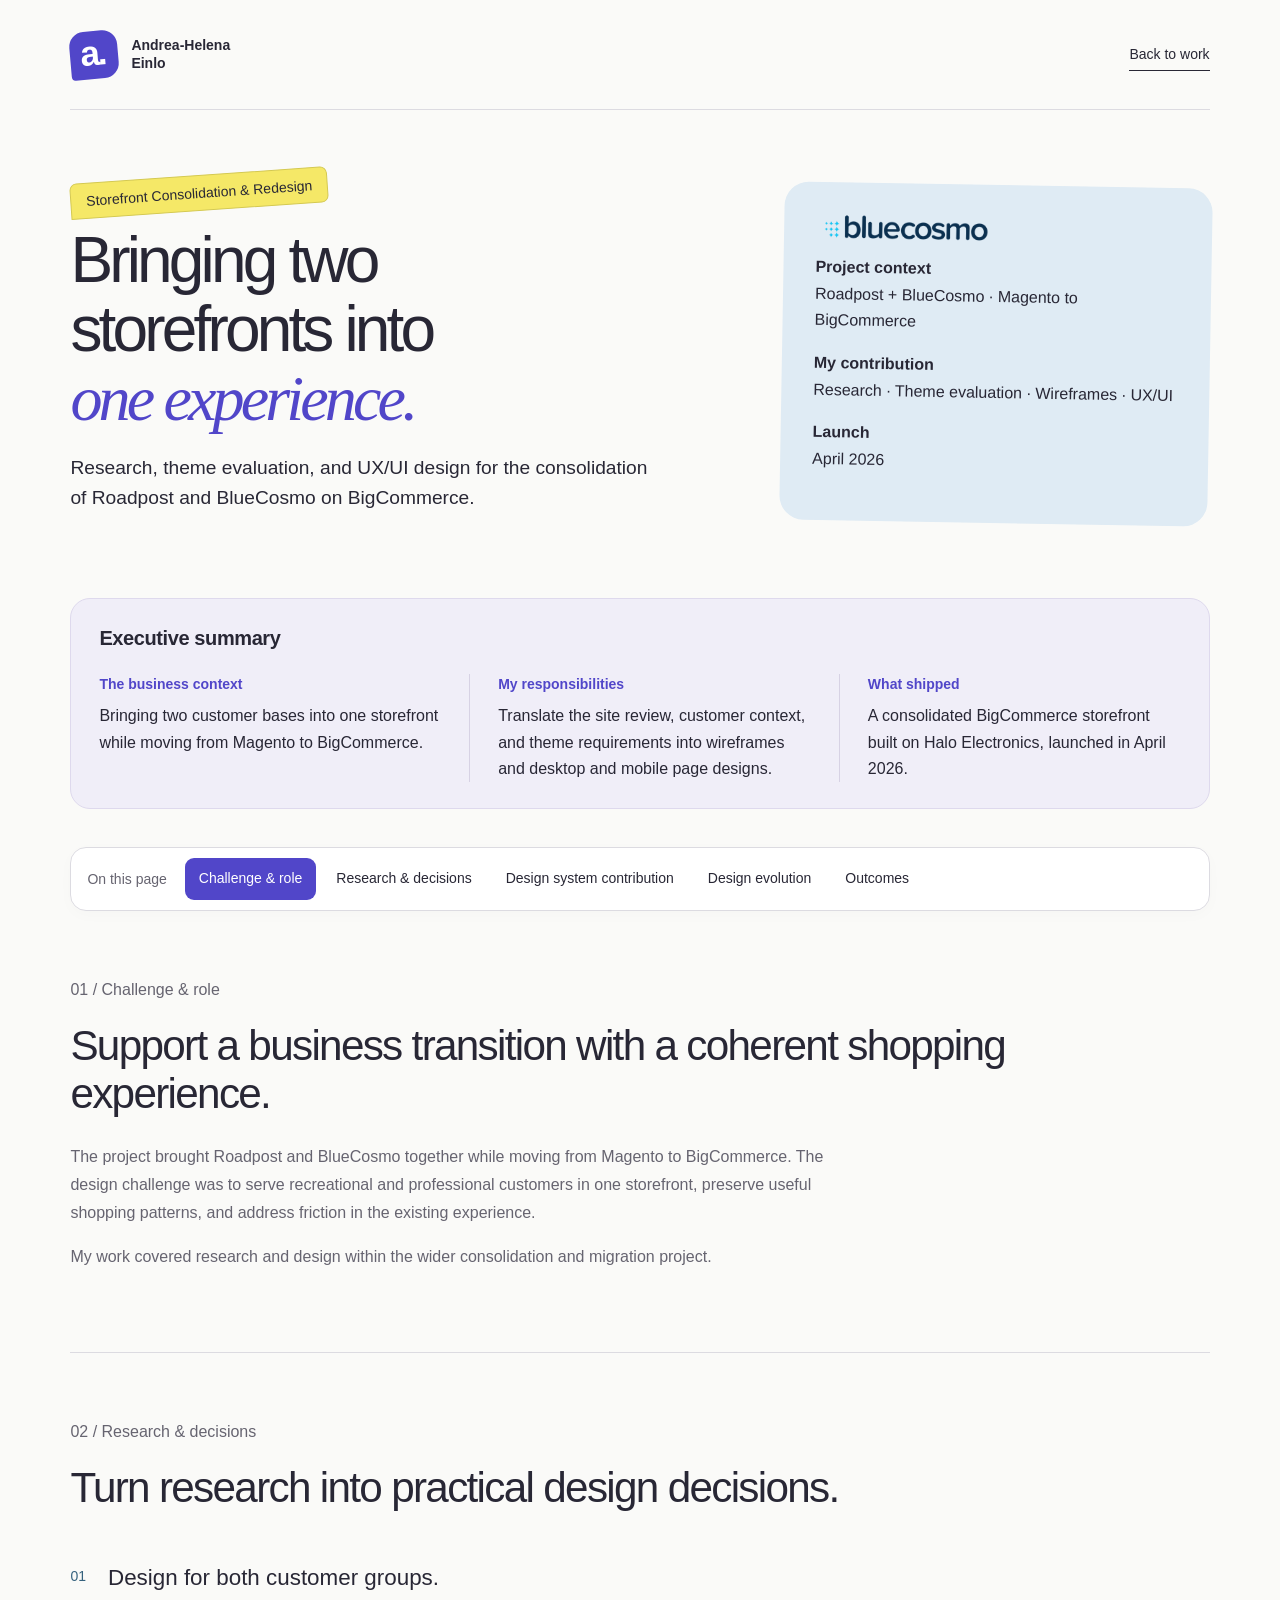
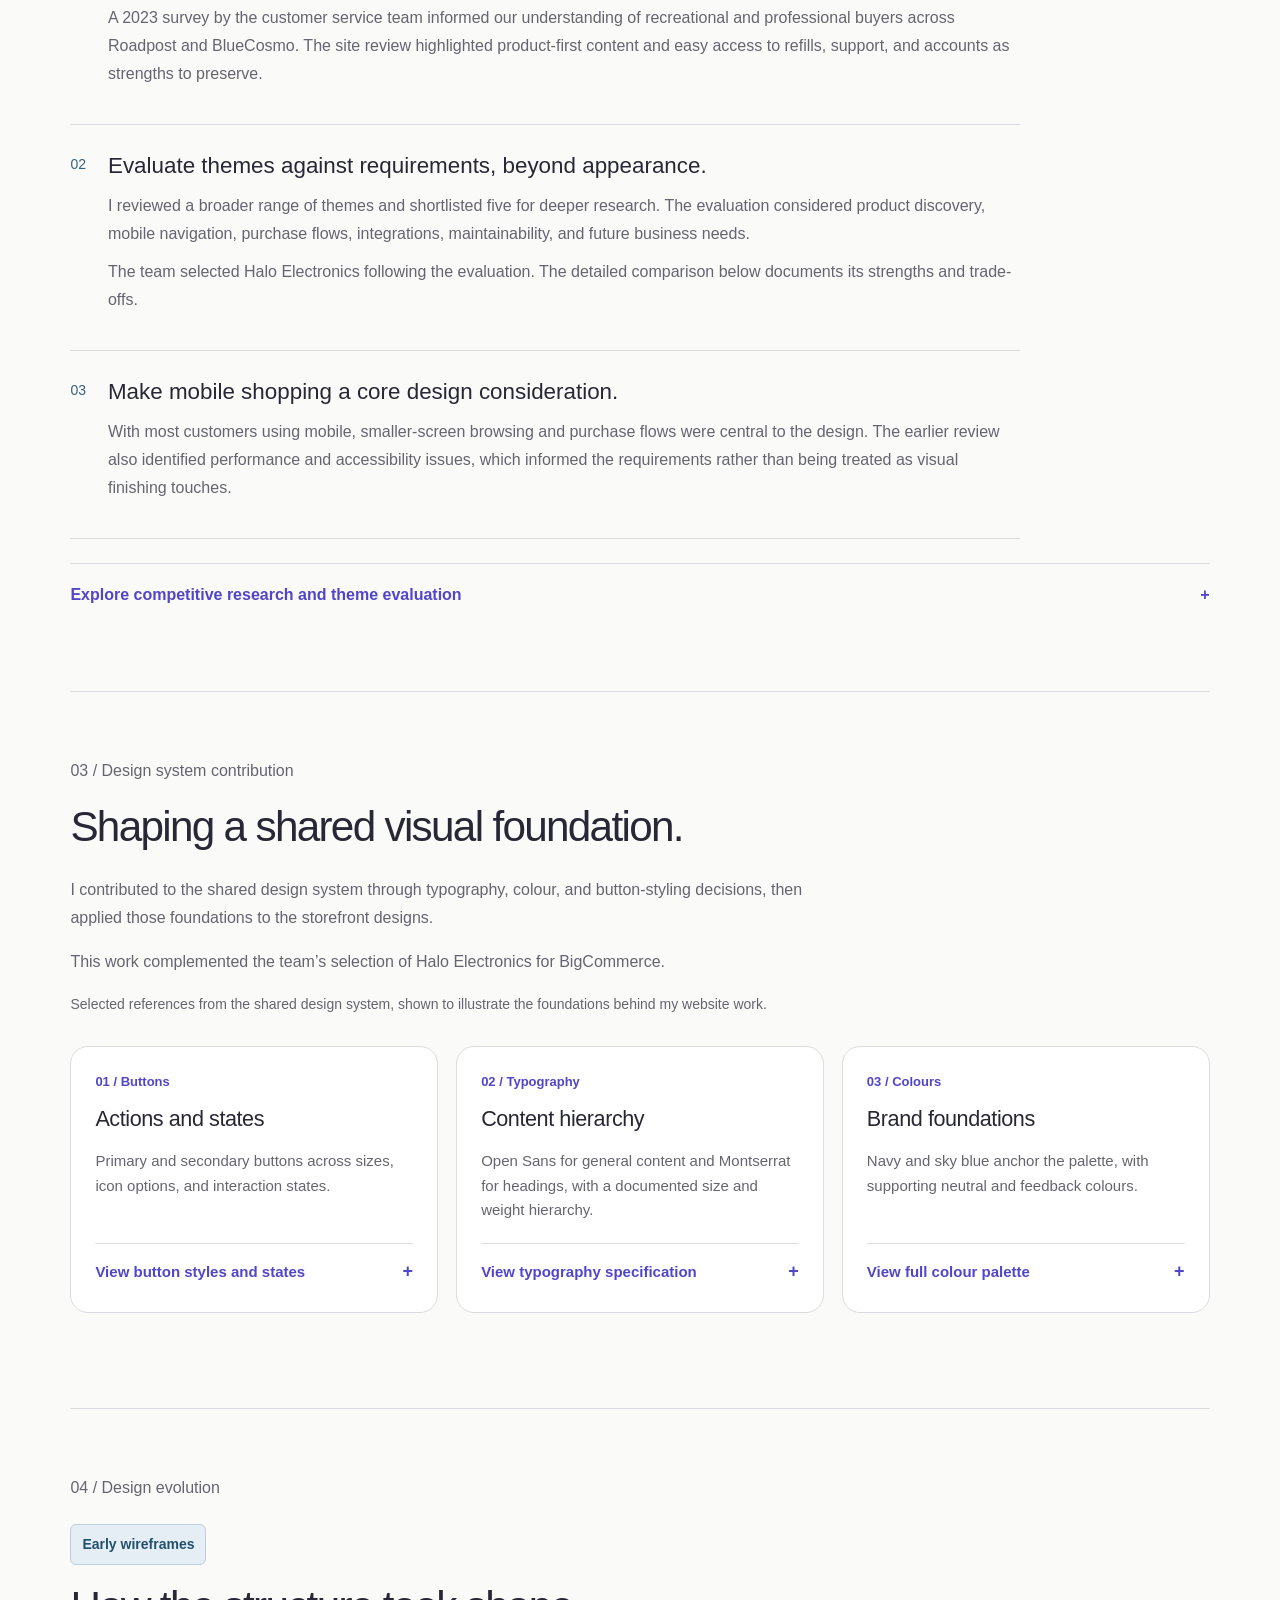
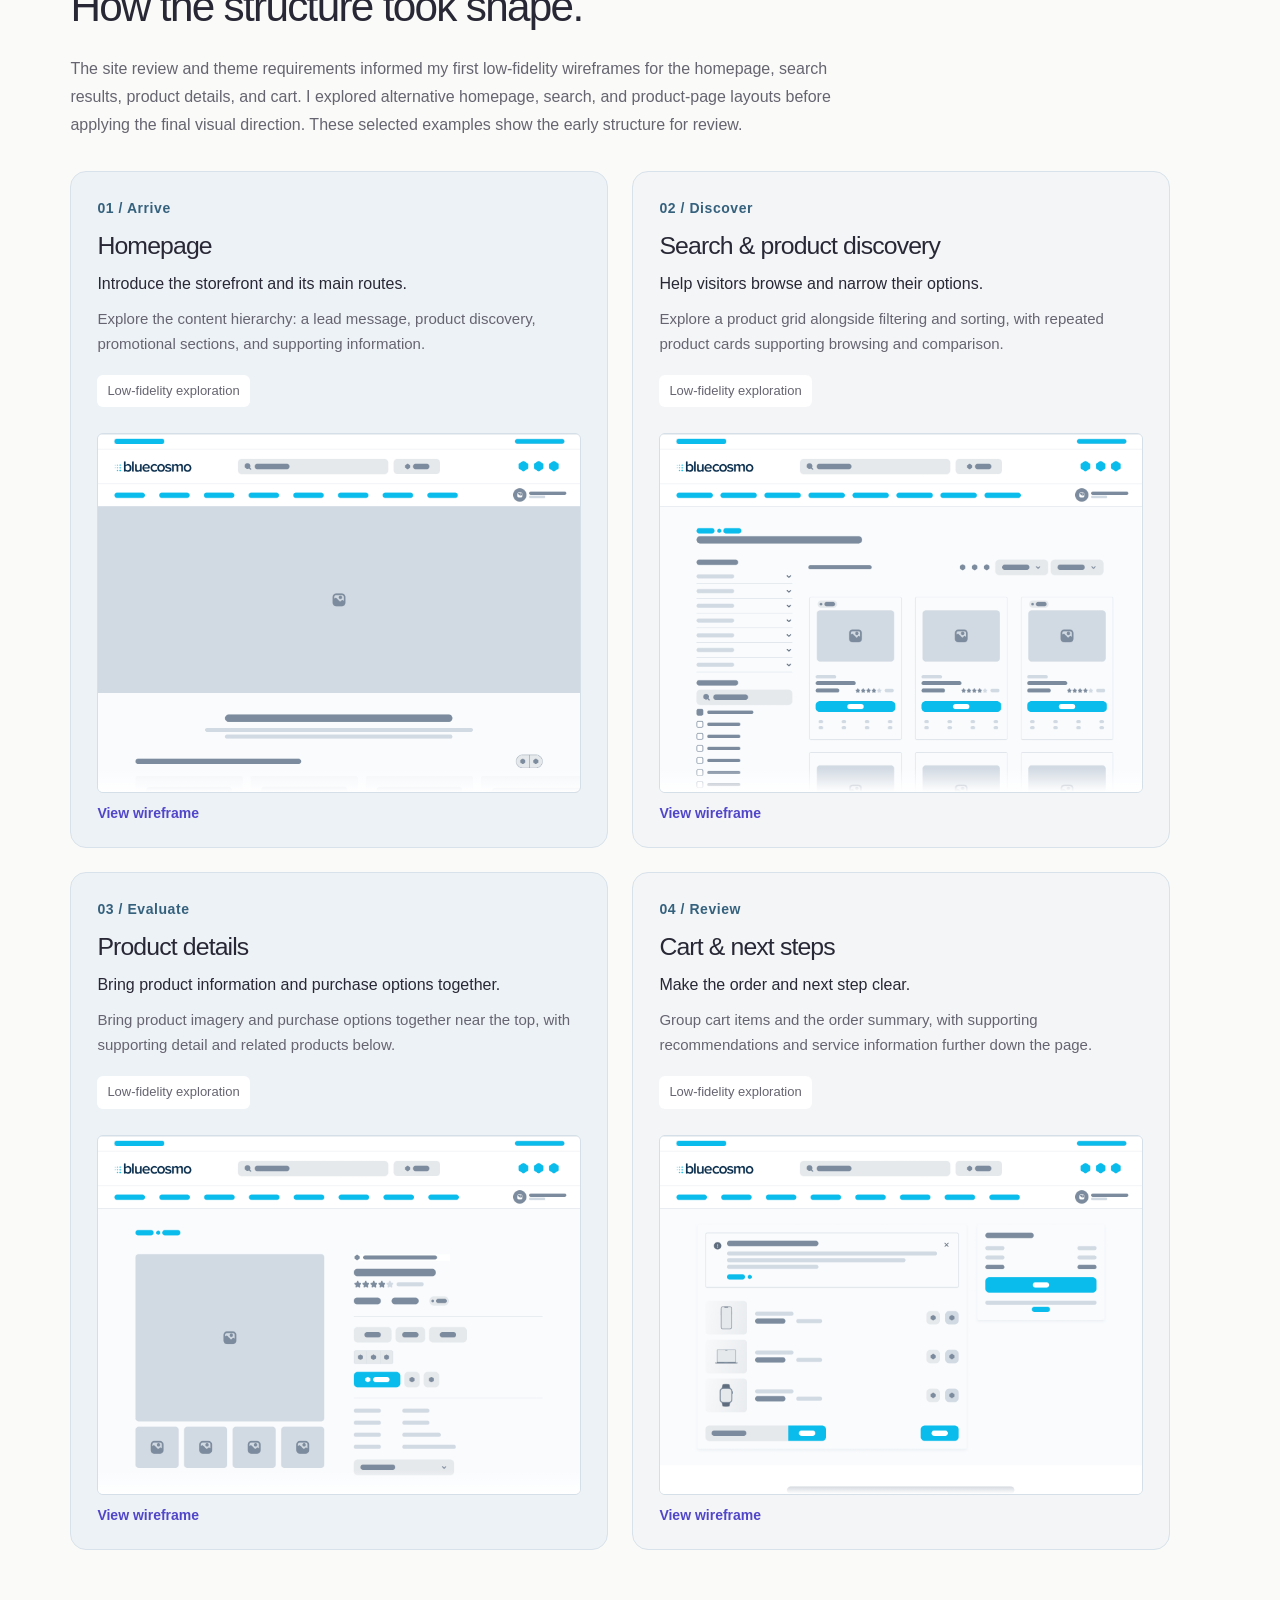
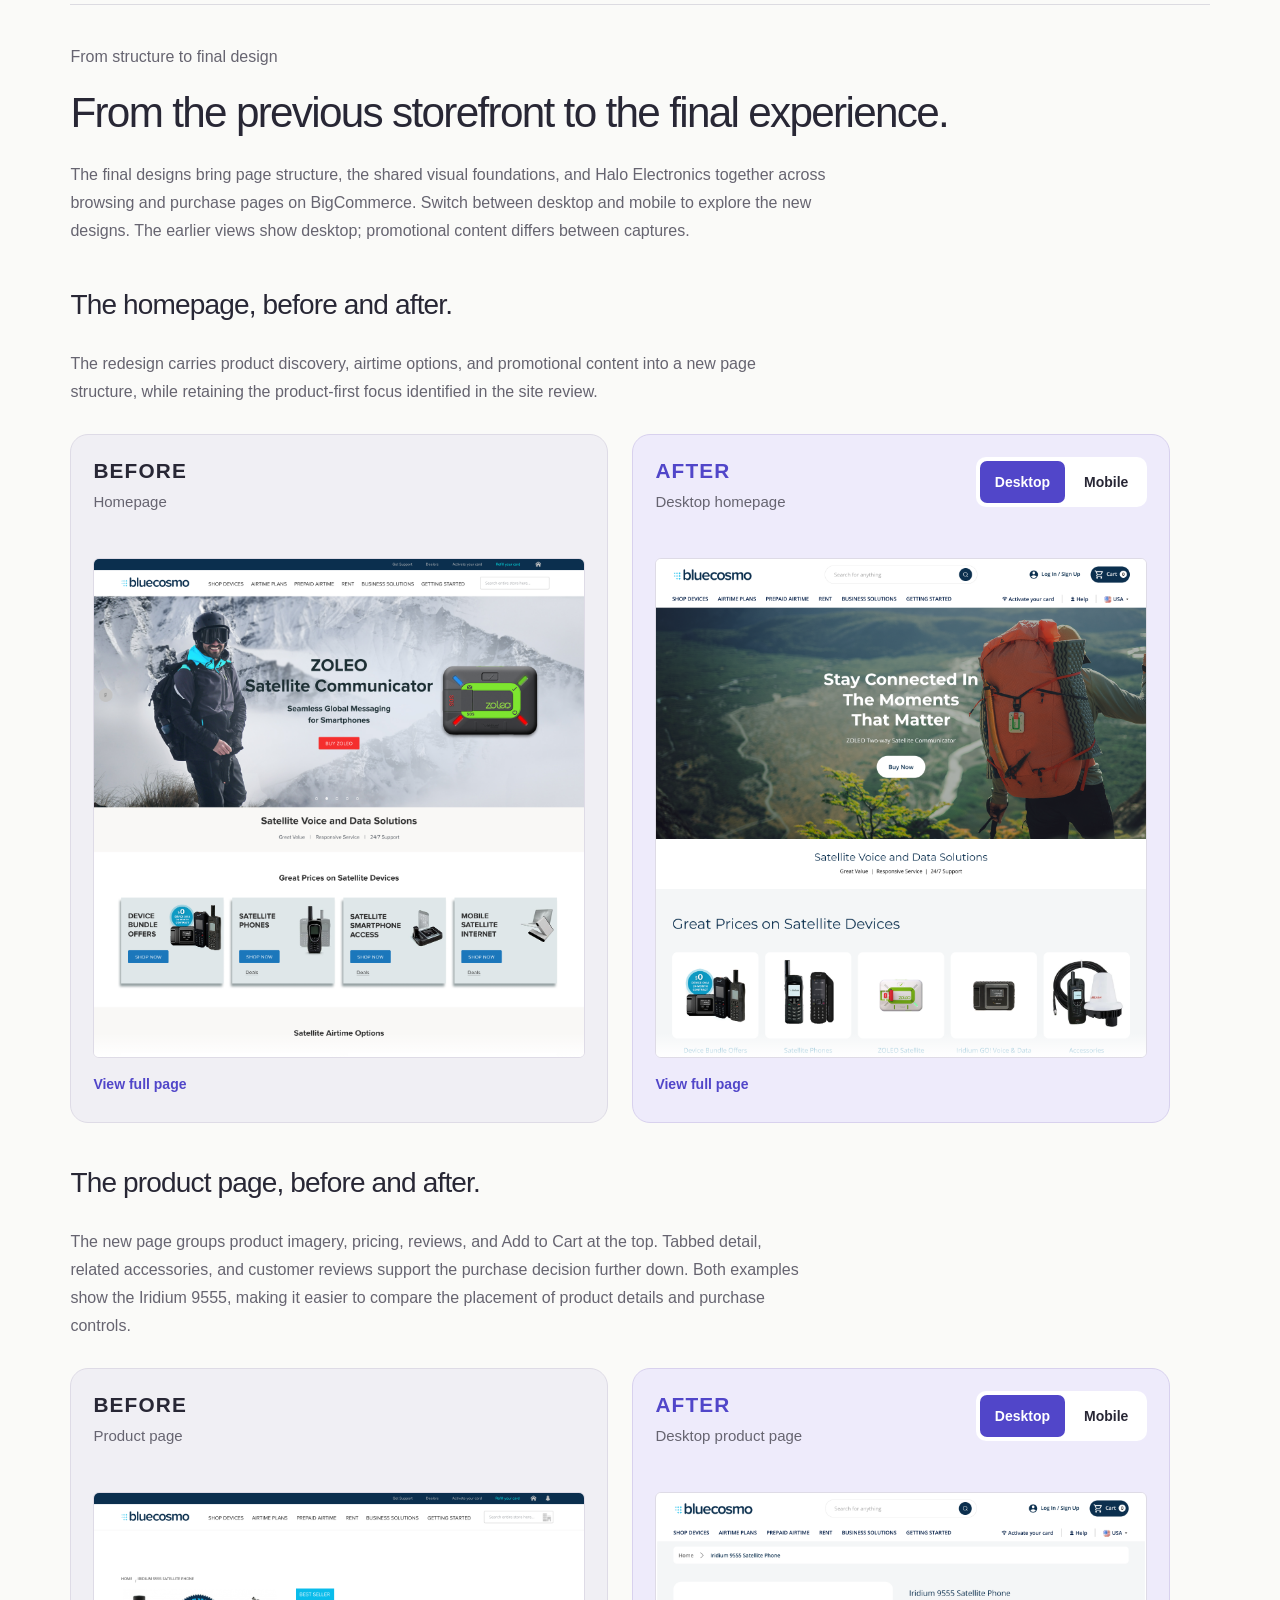
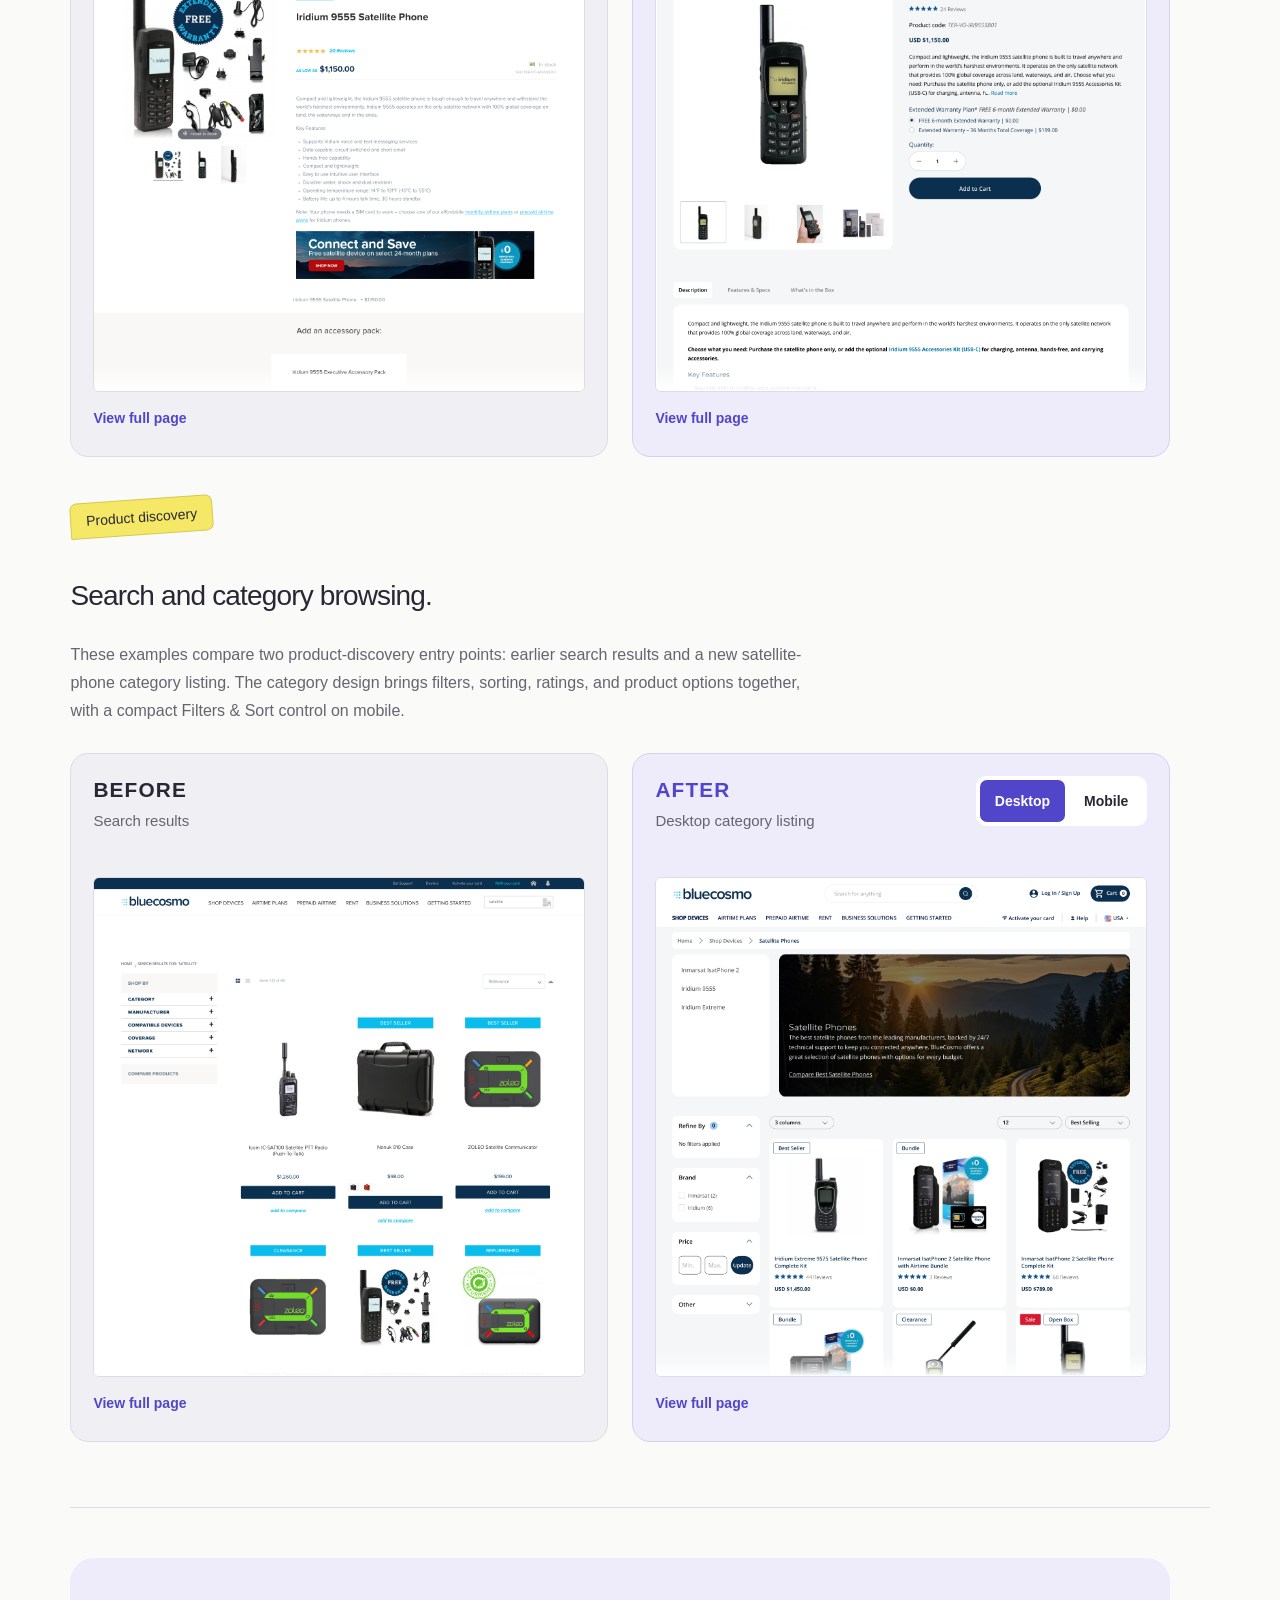
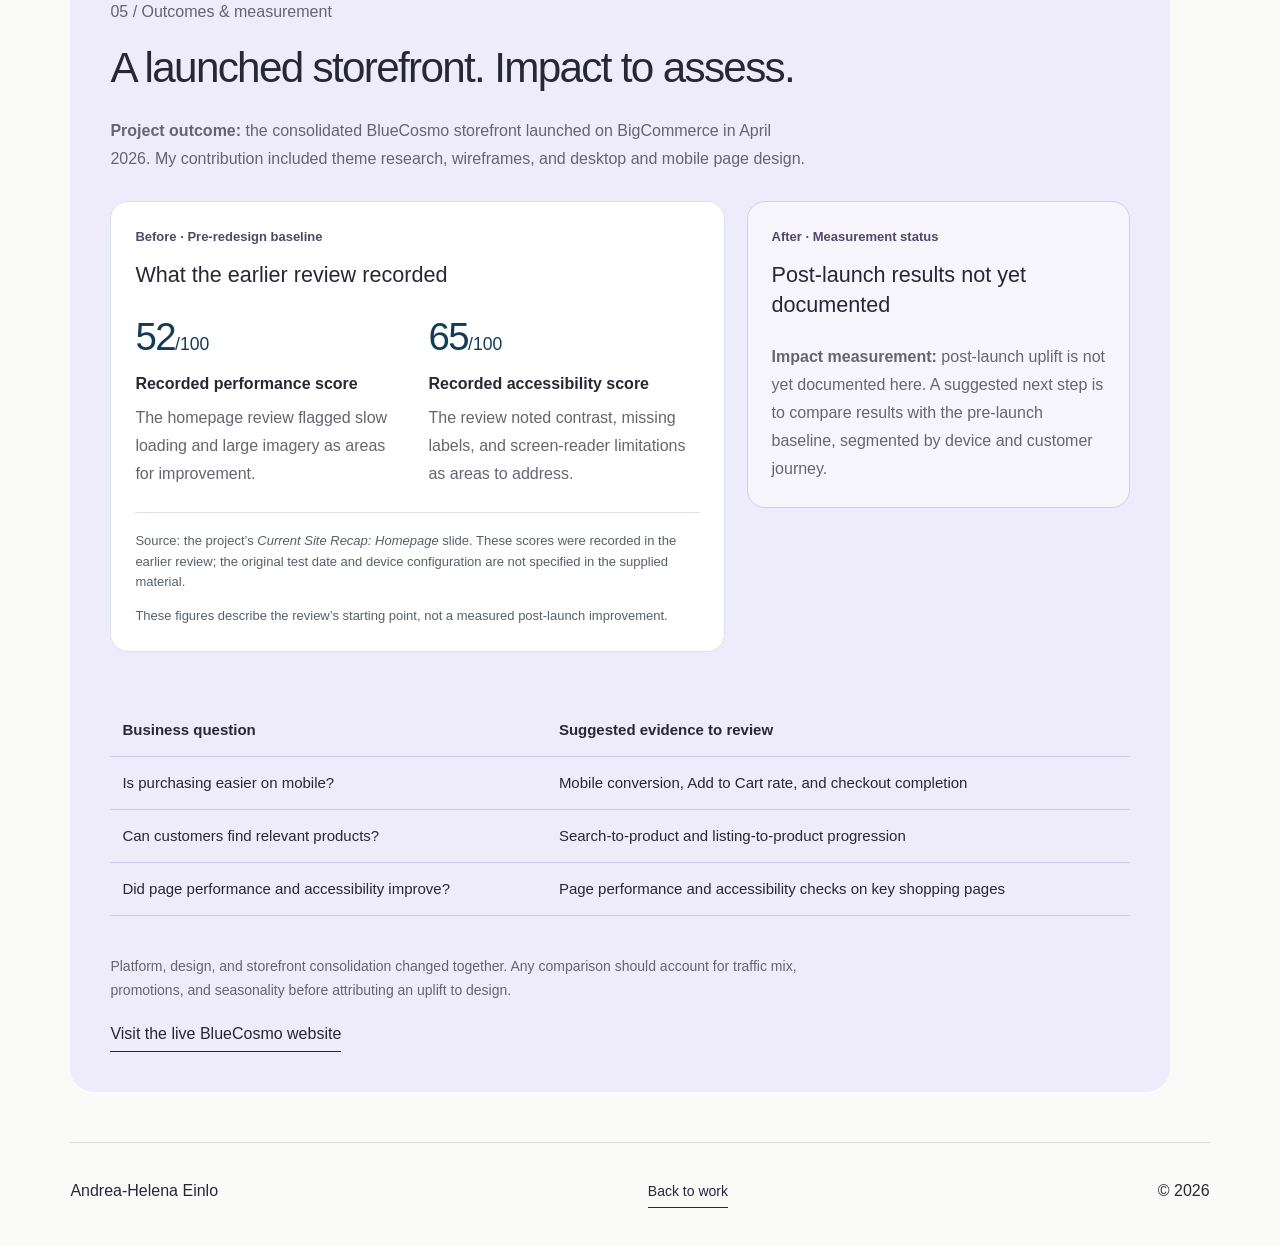
==== commit 3644c9a1: "Add files via upload" ====
--- a/bluecosmo.html
+++ b/bluecosmo.html
@@ -1 +1,2 @@
-<!doctype html><html lang="en"><head><meta charset="utf-8"><meta name="viewport" content="width=device-width, initial-scale=1"><title>BlueCosmo  ·  Andrea-Helena Einlo</title><meta name="description" content="BlueCosmo platform transition and website redesign: theme research and design during the move from Magento to BigCommerce."><link rel="stylesheet" href="styles.css"><link rel="icon" href="favicon.svg"></head><body><a class="skip-link" href="#case-main">Skip to content</a><div class="page-shell"><header class="site-header"><a class="identity" href="index.html"><span class="monogram">a.</span><span>Andrea-Helena<br>Einlo</span></a><a class="text-link" href="index.html#work">Back to work</a></header><main id="case-main"><section class="case-hero"><div><span class="hello-sticker">Storefront Consolidation &amp; Redesign</span><h1>Bringing two<br>storefronts into<br><span>one experience.</span></h1><p class="case-lead">Research, theme evaluation, and UX/UI design for the consolidation of Roadpost and BlueCosmo on BigCommerce.</p></div><div class="case-intro bc-intro"><img class="bc-logo" src="assets/bluecosmo-logo.webp" alt="BlueCosmo"><dl><dt>Project context</dt><dd>Roadpost + BlueCosmo · Magento to BigCommerce</dd><dt>My contribution</dt><dd>Research · Theme evaluation · Wireframes · UX/UI</dd><dt>Launch</dt><dd>April 2026</dd></dl></div></section><nav class="project-index case-nav" aria-label="On this page"><span class="case-nav-label">On this page</span><div class="case-nav-links"><a href="#context" aria-current="location">Challenge &amp; role</a><a href="#design">Research &amp; decisions</a><a href="#design-system">Design system contribution</a><a href="#before-after">Design evolution</a><a href="#measurement">Outcomes</a></div></nav><section id="context" class="case-section"><p class="eyebrow">01 / Challenge &amp; role</p><h2>Support a business transition with a coherent shopping experience.</h2><p class="section-intro">The project brought Roadpost and BlueCosmo together while moving from Magento to BigCommerce. The design challenge was to serve recreational and professional customers in one storefront, preserve useful shopping patterns, and address friction in the existing experience.</p><div class="executive-summary"><div><h3>The business context</h3><p>Bringing two customer bases into one storefront while moving from Magento to BigCommerce.</p></div><div><h3>My responsibilities</h3><p>Translate the site review, customer context, and theme requirements into wireframes and desktop and mobile page designs.</p></div><div><h3>What shipped</h3><p>A consolidated BigCommerce storefront built on Halo Electronics.</p></div></div><p class="role-context">My work covered research and design within the wider consolidation and migration project.</p></section><section id="design" class="case-section"><p class="eyebrow">02 / Research &amp; decisions</p><h2>Turn research into practical design decisions.</h2><aside class="baseline-evidence" aria-labelledby="bc-baseline"><p class="eyebrow">Starting point · Previous-site review</p><h3 id="bc-baseline">Performance and accessibility needed attention.</h3><div class="baseline-grid"><div><span class="baseline-value">52<span>/100</span></span><h4>Recorded performance score</h4><p>The homepage review flagged slow loading and large imagery as areas for improvement.</p></div><div><span class="baseline-value">65<span>/100</span></span><h4>Recorded accessibility score</h4><p>The review noted contrast, missing labels, and screen-reader limitations as areas to address.</p></div></div><p class="evidence-source">Source: the project’s <cite>Current Site Recap: Homepage</cite> slide. These scores were recorded in the earlier review; the original test date and device configuration are not specified in the supplied material.</p><p class="evidence-context">These figures describe the review’s starting point, not a measured post-launch improvement.</p></aside><div class="decision-list"><article><span class="decision-number">01</span><div><h3>Design for both customer groups.</h3><p>A 2023 survey by the customer service team informed our understanding of recreational and professional buyers across Roadpost and BlueCosmo. The site review highlighted product-first content and easy access to refills, support, and accounts as strengths to preserve.</p></div></article><article><span class="decision-number">02</span><div><h3>Evaluate themes against requirements, beyond appearance.</h3><p>I reviewed a broader range of themes and shortlisted five for deeper research. The evaluation considered product discovery, mobile navigation, purchase flows, integrations, maintainability, and future business needs.</p><p>The team selected Halo Electronics following the evaluation. The detailed comparison below documents its strengths and trade-offs.</p></div></article><article><span class="decision-number">03</span><div><h3>Make mobile shopping a core design consideration.</h3><p>With most customers using mobile, smaller-screen browsing and purchase flows were central to the design. The earlier review also identified performance and accessibility issues, which informed the requirements rather than being treated as visual finishing touches.</p></div></article></div><details class="research-detail"><summary>Explore competitive research and theme evaluation</summary><h4>Competitive UX comparison</h4><p>I compared four satellite-commerce websites to review navigation, product discovery, purchase flows, and mobile usability. The analysis documented strengths and opportunities alongside the existing-site review and theme evaluation.</p><p>The comparison covered Satellite Phone Store, Canada Satellite, SatPhoneStore, and Outfitter Satellite. It also reviewed product information, ratings and reviews, calls to action, help content, checkout, and accessibility considerations.</p><p class="evidence-source">Source: Andrea-Helena Einlo, <cite>Competitor Analysis for UX Design</cite>, prepared for BlueCosmo.</p><h4>Theme evaluation</h4><p>The five shortlisted themes were Camden B2B, Beautify, Halo Electronics, Nebula, and Vault. The comparison covered navigation, filtering, image zoom, stock status, checkout, integrations, and SEO/accessibility support.</p><div class="theme-columns"><div><h4>What the site review identified</h4><ul><li>Missing quick-view and quick-add options in listings</li><li>Long product-page scrolling and purchase actions moving out of view</li><li>Performance, contrast, and labelling issues</li></ul></div><div><h4>Halo trade-offs documented at selection</h4><ul><li>Extra customization for B2B features</li><li>Product comparisons that did not persist between pages</li><li>An additional service cost for a global notice</li></ul></div></div><div class="retained-research"><h4>Customer context and strengths to retain</h4><p>The survey highlighted differences in personal versus work use and buying frequency. Clean layouts, strong imagery, and clear calls to action were additional strengths identified in the site review.</p><h4>Launch requirements</h4><p>The requirements included a flexible homepage, improved product discovery, clear pricing and stock information, cross-sell opportunities, responsive layouts, and a streamlined checkout. Brand consistency, maintainability, integrations, scalability, SEO, and accessibility informed the evaluation.</p><h4>Halo’s design strengths</h4><p>The evaluation highlighted a professional layout, extensive theme customization, and flexible product-page layouts as strengths.</p><h4>Mobile layout decisions</h4><p>The final homepage uses a compact header, stacked sections, and horizontally browsable product categories. The product view brings imagery, information, and purchase controls into a single-column layout.</p></div><p>These were project research findings and requirements. They do not establish that every issue was resolved or every feature shipped.</p></details></section><section id="design-system" class="case-section"><p class="eyebrow">03 / Design system contribution</p><h2>Shaping a shared visual foundation.</h2><p class="section-intro">I contributed to the shared design system through typography, colour, and button-styling decisions, then applied those foundations to the storefront designs.</p><p class="role-context">This work complemented the team’s selection of Halo Electronics for BigCommerce. </p><p class="system-source">Selected references from the shared design system, shown to illustrate the foundations behind my website work.</p><div class="bc-system-gallery"><figure><figcaption><h3>Button styling</h3><p>Primary and secondary buttons across sizes, icon options, and interaction states.</p></figcaption><details class="system-spec"><summary>View button styles and states</summary><button class="view-shot" type="button" data-image="assets/bc-system-buttons.png" data-caption="BlueCosmo design system · Button styling" aria-label="Explore Button styling"><img src="assets/bc-system-buttons.png" alt="BlueCosmo design system: Primary and secondary buttons across sizes, icon options, and interaction states." loading="lazy"><span class="shot-link">Enlarge specification</span></button></details></figure><figure><figcaption><h3>Colour foundations</h3><p>Navy and sky blue anchor the palette, with supporting neutral and feedback colours.</p></figcaption><details class="system-spec"><summary>View full colour palette</summary><button class="view-shot" type="button" data-image="assets/bc-system-colours.png" data-caption="BlueCosmo design system · Colour foundations" aria-label="Explore Colour foundations"><img src="assets/bc-system-colours.png" alt="BlueCosmo design system: Navy and sky blue anchor the palette, with supporting neutral and feedback colours." loading="lazy"><span class="shot-link">Enlarge specification</span></button></details></figure><figure><figcaption><h3>Typography</h3><p>Open Sans for general content and Montserrat for headings, with a documented size and weight hierarchy.</p></figcaption><details class="system-spec"><summary>View typography specification</summary><button class="view-shot" type="button" data-image="assets/bc-system-type.png" data-caption="BlueCosmo design system · Typography" aria-label="Explore Typography"><img src="assets/bc-system-type.png" alt="BlueCosmo design system: Open Sans for general content and Montserrat for headings, with a documented size and weight hierarchy." loading="lazy"><span class="shot-link">Enlarge specification</span></button></details></figure></div></section><section id="before-after" class="case-section"><p class="eyebrow">04 / Design evolution</p><div id="wireframes"><h2>How the structure took shape.</h2><p class="section-intro">My first low-fidelity wireframes explored the homepage, search results, product details, and cart. The set included alternative homepage, search, and product-page layouts. These selected examples show the early structure for review, rather than the final visual design.</p><details class="research-detail"><summary>View early wireframes</summary><div class="comparison-grid wireframe-grid"><figure class="wireframe-step"><figcaption><span class="wire-step-number">01 / Arrive</span><h3>Homepage</h3><p class="wire-goal">Introduce the storefront and its main routes.</p><p class="wire-caption">Explore the content hierarchy: a lead message, product discovery, promotional sections, and supporting information.</p><span class="wire-stage">Low-fidelity exploration</span></figcaption><button class="view-shot" type="button" data-image="assets/bc-wireframe-home.webp" data-caption="Homepage · Early wireframe" aria-label="Explore Homepage wireframe"><div class="case-shot"><img src="assets/bc-wireframe-home.webp" width="1440" height="3313" style="--preview-width:720px" alt="BlueCosmo Homepage low-fidelity wireframe" loading="lazy"></div><span class="shot-link">View wireframe</span></button></figure><figure class="wireframe-step"><figcaption><span class="wire-step-number">02 / Discover</span><h3>Search & product discovery</h3><p class="wire-goal">Help visitors browse and narrow their options.</p><p class="wire-caption">Explore a product grid alongside filtering and sorting, with repeated product cards supporting browsing and comparison.</p><span class="wire-stage">Low-fidelity exploration</span></figcaption><button class="view-shot" type="button" data-image="assets/bc-wireframe-search.webp" data-caption="Search & product discovery · Early wireframe" aria-label="Explore Search & product discovery wireframe"><div class="case-shot"><img src="assets/bc-wireframe-search.webp" width="1440" height="3945" style="--preview-width:720px" alt="BlueCosmo Search & product discovery low-fidelity wireframe" loading="lazy"></div><span class="shot-link">View wireframe</span></button></figure><figure class="wireframe-step"><figcaption><span class="wire-step-number">03 / Evaluate</span><h3>Product details</h3><p class="wire-goal">Bring product information and purchase options together.</p><p class="wire-caption">Bring product imagery and purchase options together near the top, with supporting detail and related products below.</p><span class="wire-stage">Low-fidelity exploration</span></figcaption><button class="view-shot" type="button" data-image="assets/bc-wireframe-product.webp" data-caption="Product details · Early wireframe" aria-label="Explore Product details wireframe"><div class="case-shot"><img src="assets/bc-wireframe-product.webp" width="1440" height="3494" style="--preview-width:720px" alt="BlueCosmo Product details low-fidelity wireframe" loading="lazy"></div><span class="shot-link">View wireframe</span></button></figure><figure class="wireframe-step"><figcaption><span class="wire-step-number">04 / Review</span><h3>Cart & next steps</h3><p class="wire-goal">Make the order and next step clear.</p><p class="wire-caption">Group cart items and the order summary, with supporting recommendations and service information further down the page.</p><span class="wire-stage">Low-fidelity exploration</span></figcaption><button class="view-shot" type="button" data-image="assets/bc-wireframe-cart.webp" data-caption="Cart & next steps · Early wireframe" aria-label="Explore Cart & next steps wireframe"><div class="case-shot"><img src="assets/bc-wireframe-cart.webp" width="1440" height="2758" style="--preview-width:720px" alt="BlueCosmo Cart & next steps low-fidelity wireframe" loading="lazy"></div><span class="shot-link">View wireframe</span></button></figure></div></details></div><div class="final-experience"><p class="eyebrow">Final experience</p><h2>From the previous storefront to the final experience.</h2><p class="section-intro">The final designs apply the shared visual direction across browsing and purchase pages on BigCommerce. Switch between desktop and mobile to explore the new designs. The earlier views show desktop; promotional content differs between captures.</p><div class="comparison-heading"><h3>The homepage, before and after.</h3><p>The redesign carries product discovery, airtime options, and promotional content into a new page structure, while retaining the product-first focus identified in the site review.</p></div><div class="comparison-grid"><figure><figcaption>Before · Homepage</figcaption><button class="view-shot" type="button" data-image="assets/bc-before-home.webp" data-caption="Before · Homepage" aria-label="Explore Before · Homepage"><div class="case-shot"><img src="assets/bc-before-home.webp" width="1440" height="3303" style="--preview-width:720.0px" alt="Before · Homepage" loading="lazy"></div><span class="shot-link">View full page</span></button></figure><figure class="device-preview" data-device-preview><figcaption>After · Desktop homepage</figcaption><div class="device-switch" role="group" aria-label="Homepage redesign device view"><button type="button" aria-pressed="true" data-device="desktop" data-src="assets/bc-after-home.webp" data-caption="After · Desktop homepage">Desktop</button><button type="button" aria-pressed="false" data-device="mobile" data-src="assets/bc-after-mobile-v2.webp" data-caption="After · Mobile homepage">Mobile</button></div><button class="view-shot" type="button" data-image="assets/bc-after-home.webp" data-caption="After · Desktop homepage" aria-label="Explore After · Desktop homepage"><div class="case-shot"><img src="assets/bc-after-home.webp" width="1512" height="6671" style="--preview-width:756.0px" alt="After · Desktop homepage" loading="lazy"></div><span class="shot-link">View full page</span></button></figure></div><div class="comparison-heading"><h3>The product page, before and after.</h3><p>The new page groups product imagery, pricing, reviews, and Add to Cart at the top. Tabbed detail, related accessories, and customer reviews support the purchase decision further down. Both examples show the Iridium 9555, making it easier to compare the placement of product details and purchase controls.</p></div><div class="comparison-grid"><figure><figcaption>Before · Product page</figcaption><button class="view-shot" type="button" data-image="assets/bc-before-product.webp" data-caption="Before · Product page" aria-label="Explore Before · Product page"><div class="case-shot"><img src="assets/bc-before-product.webp" width="1440" height="7223" style="--preview-width:720.0px" alt="Before · Product page" loading="lazy"></div><span class="shot-link">View full page</span></button></figure><figure class="device-preview" data-device-preview><figcaption>After · Desktop product page</figcaption><div class="device-switch" role="group" aria-label="Product page redesign device view"><button type="button" aria-pressed="true" data-device="desktop" data-src="assets/bc-after-iridium-desktop.png" data-caption="After · Desktop product page">Desktop</button><button type="button" aria-pressed="false" data-device="mobile" data-src="assets/bc-after-iridium-mobile.png" data-caption="After · Mobile product page">Mobile</button></div><button class="view-shot" type="button" data-image="assets/bc-after-iridium-desktop.png" data-caption="After · Desktop product page" aria-label="Explore After · Desktop product page"><div class="case-shot"><img src="assets/bc-after-iridium-desktop.png" width="1520" height="6732" style="--preview-width:760.0px" alt="After · Desktop product page" loading="lazy"></div><span class="shot-link">View full page</span></button></figure></div><div class="comparison-heading"><span class="hello-sticker">Product discovery</span><h3>Search and category browsing.</h3><p>These examples compare two product-discovery entry points: earlier search results and a new satellite-phone category listing. The category design brings filters, sorting, ratings, and product options together, with a compact Filters &amp; Sort control on mobile.</p></div><div class="comparison-grid"><figure><figcaption>Before · Search results</figcaption><button class="view-shot" type="button" data-image="assets/bc-before-search.webp" data-caption="Before · Search results" aria-label="Explore Before · Search results"><div class="case-shot"><img src="assets/bc-before-search.webp" width="1440" height="3717" style="--preview-width:720.0px" alt="Before · Search results" loading="lazy"></div><span class="shot-link">View full page</span></button></figure><figure class="device-preview" data-device-preview><figcaption>New · Desktop category listing</figcaption><div class="device-switch" role="group" aria-label="Category listing device view"><button type="button" aria-pressed="true" data-device="desktop" data-src="assets/bc-category-desktop.png" data-caption="New · Desktop category listing">Desktop</button><button type="button" aria-pressed="false" data-device="mobile" data-src="assets/bc-category-mobile.png" data-caption="New · Mobile category listing">Mobile</button></div><button class="view-shot" type="button" data-image="assets/bc-category-desktop.png" data-caption="New · Desktop category listing" aria-label="Explore new category listing"><div class="case-shot"><img src="assets/bc-category-desktop.png" width="1512" height="3769" style="--preview-width:756.0px" alt="New BlueCosmo satellite-phone category listing with filters and product cards" loading="lazy"></div><span class="shot-link">View full page</span></button></figure></div></div></section><section id="measurement" class="case-closing"><p class="eyebrow">05 / Outcomes &amp; measurement</p><h2>A launched storefront. Impact to assess.</h2><p><strong>Project outcome:</strong> the consolidated BlueCosmo storefront launched on BigCommerce in April 2026. My contribution included theme research, wireframes, and desktop and mobile page design.</p><p><strong>Impact measurement:</strong> post-launch uplift is not yet documented here. A suggested next step is to compare results with the pre-launch baseline, segmented by device and customer journey.</p><div class="metric-table-wrap"><table class="metric-table"><thead><tr><th>Business question</th><th>Suggested evidence to review</th></tr></thead><tbody><tr><td>Is purchasing easier on mobile?</td><td>Mobile conversion, Add to Cart rate, and checkout completion</td></tr><tr><td>Can customers find relevant products?</td><td>Search-to-product and listing-to-product progression</td></tr><tr><td>Did page performance and accessibility improve?</td><td>Page performance and accessibility checks on key shopping pages</td></tr></tbody></table></div><p class="outcome-note">Platform, design, and storefront consolidation changed together. Any comparison should account for traffic mix, promotions, and seasonality before attributing an uplift to design.</p><a class="text-link" href="https://www.bluecosmo.com/" target="_blank" rel="noopener">Visit the live BlueCosmo website</a></section></main><footer class="site-footer"><span>Andrea-Helena Einlo</span><a class="text-link" href="index.html#work">Back to work</a><span>© 2026</span></footer></div><dialog class="screen-viewer" id="screen-viewer" aria-labelledby="viewer-caption"><div class="viewer-toolbar"><h2 id="viewer-caption">Page preview</h2><div class="viewer-actions"><button type="button" id="viewer-prev" aria-label="Previous screenshot">Previous</button><button type="button" id="viewer-next" aria-label="Next screenshot">Next</button><label>Zoom <select id="viewer-zoom"><option value="1">100% · Original</option><option value="1.5">150%</option><option value="2">200%</option><option value="fit">Fit width</option></select></label><button type="button" id="viewer-close">Close ×</button></div></div><div class="viewer-scroll" tabindex="0" aria-label="Scrollable page preview"><img id="viewer-image" alt=""></div></dialog><script src="device-switch.js"></script><script src="viewer.js"></script></body></html>+<!doctype html>
+<html lang="en"><head><meta charset="utf-8"><meta name="viewport" content="width=device-width, initial-scale=1"><title>BlueCosmo  ·  Andrea-Helena Einlo</title><meta name="description" content="BlueCosmo platform transition and website redesign: theme research and design during the move from Magento to BigCommerce."><link rel="stylesheet" href="styles.css?v=20261002"><link rel="icon" href="favicon.svg"></head><body><a class="skip-link" href="#case-main">Skip to content</a><div class="page-shell"><header class="site-header"><a class="identity" href="index.html"><span class="monogram">a.</span><span>Andrea-Helena<br>Einlo</span></a><a class="text-link" href="index.html#work">Back to work</a></header><main id="case-main"><section class="case-hero"><div><span class="hello-sticker">Storefront Consolidation &amp; Redesign</span><h1>Bringing two<br>storefronts into<br><span>one experience.</span></h1><p class="case-lead">Research, theme evaluation, and UX/UI design for the consolidation of Roadpost and BlueCosmo on BigCommerce.</p></div><div class="case-intro bc-intro"><img class="bc-logo" src="assets/bluecosmo-logo.webp" alt="BlueCosmo"><dl><dt>Project context</dt><dd>Roadpost + BlueCosmo · Magento to BigCommerce</dd><dt>My contribution</dt><dd>Research · Theme evaluation · Wireframes · UX/UI</dd><dt>Launch</dt><dd>April 2026</dd></dl></div></section><section class="case-overview" aria-labelledby="executive-summary-title"><h2 id="executive-summary-title">Executive summary</h2><div class="executive-summary"><div><h3>The business context</h3><p>Bringing two customer bases into one storefront while moving from Magento to BigCommerce.</p></div><div><h3>My responsibilities</h3><p>Translate the site review, customer context, and theme requirements into wireframes and desktop and mobile page designs.</p></div><div><h3>What shipped</h3><p>A consolidated BigCommerce storefront built on Halo Electronics, launched in April 2026.</p></div></div></section><nav class="project-index case-nav" aria-label="On this page"><span class="case-nav-label">On this page</span><div class="case-nav-links"><a href="#context" aria-current="location">Challenge &amp; role</a><a href="#design">Research &amp; decisions</a><a href="#design-system">Design system contribution</a><a href="#before-after">Design evolution</a><a href="#measurement">Outcomes</a></div></nav><section id="context" class="case-section"><p class="eyebrow">01 / Challenge &amp; role</p><h2>Support a business transition with a coherent shopping experience.</h2><p class="section-intro">The project brought Roadpost and BlueCosmo together while moving from Magento to BigCommerce. The design challenge was to serve recreational and professional customers in one storefront, preserve useful shopping patterns, and address friction in the existing experience.</p><p class="role-context">My work covered research and design within the wider consolidation and migration project.</p></section><section id="design" class="case-section"><p class="eyebrow">02 / Research &amp; decisions</p><h2>Turn research into practical design decisions.</h2><div class="decision-list"><article><span class="decision-number">01</span><div><h3>Design for both customer groups.</h3><p>A 2023 survey by the customer service team informed our understanding of recreational and professional buyers across Roadpost and BlueCosmo. The site review highlighted product-first content and easy access to refills, support, and accounts as strengths to preserve.</p></div></article><article><span class="decision-number">02</span><div><h3>Evaluate themes against requirements, beyond appearance.</h3><p>I reviewed a broader range of themes and shortlisted five for deeper research. The evaluation considered product discovery, mobile navigation, purchase flows, integrations, maintainability, and future business needs.</p><p>The team selected Halo Electronics following the evaluation. The detailed comparison below documents its strengths and trade-offs.</p></div></article><article><span class="decision-number">03</span><div><h3>Make mobile shopping a core design consideration.</h3><p>With most customers using mobile, smaller-screen browsing and purchase flows were central to the design. The earlier review also identified performance and accessibility issues, which informed the requirements rather than being treated as visual finishing touches.</p></div></article></div><details class="research-detail"><summary>Explore competitive research and theme evaluation</summary><h4>Competitive UX comparison</h4><p>I compared four satellite-commerce websites to review navigation, product discovery, purchase flows, and mobile usability. The analysis documented strengths and opportunities alongside the existing-site review and theme evaluation.</p><p>The comparison covered Satellite Phone Store, Canada Satellite, SatPhoneStore, and Outfitter Satellite. It also reviewed product information, ratings and reviews, calls to action, help content, checkout, and accessibility considerations.</p><p class="evidence-source">Source: Andrea-Helena Einlo, <cite>Competitor Analysis for UX Design</cite>, prepared for BlueCosmo.</p><h4>Theme evaluation</h4><p>The five shortlisted themes were Camden B2B, Beautify, Halo Electronics, Nebula, and Vault. The comparison covered navigation, filtering, image zoom, stock status, checkout, integrations, and SEO/accessibility support.</p><div class="theme-columns"><div><h4>What the site review identified</h4><ul><li>Missing quick-view and quick-add options in listings</li><li>Long product-page scrolling and purchase actions moving out of view</li><li>Performance, contrast, and labelling issues</li></ul></div><div><h4>Halo trade-offs documented at selection</h4><ul><li>Extra customization for B2B features</li><li>Product comparisons that did not persist between pages</li><li>An additional service cost for a global notice</li></ul></div></div><div class="retained-research"><h4>Customer context and strengths to retain</h4><p>The survey highlighted differences in personal versus work use and buying frequency. Clean layouts, strong imagery, and clear calls to action were additional strengths identified in the site review.</p><h4>Launch requirements</h4><p>The requirements included a flexible homepage, improved product discovery, clear pricing and stock information, cross-sell opportunities, responsive layouts, and a streamlined checkout. Brand consistency, maintainability, integrations, scalability, SEO, and accessibility informed the evaluation.</p><h4>Halo’s design strengths</h4><p>The evaluation highlighted a professional layout, extensive theme customization, and flexible product-page layouts as strengths.</p><h4>Mobile layout decisions</h4><p>The final homepage uses a compact header, stacked sections, and horizontally browsable product categories. The product view brings imagery, information, and purchase controls into a single-column layout.</p></div><p>These were project research findings and requirements. They do not establish that every issue was resolved or every feature shipped.</p></details></section><section id="design-system" class="case-section"><p class="eyebrow">03 / Design system contribution</p><h2>Shaping a shared visual foundation.</h2><p class="section-intro">I contributed to the shared design system through typography, colour, and button-styling decisions, then applied those foundations to the storefront designs.</p><p class="role-context">This work complemented the team’s selection of Halo Electronics for BigCommerce. </p><p class="system-source">Selected references from the shared design system, shown to illustrate the foundations behind my website work.</p><div class="system-cards"><article class="system-card"><p class="eyebrow">01 / Buttons</p><h3>Actions and states</h3><div class="system-card-copy"><p>Primary and secondary buttons across sizes, icon options, and interaction states.</p></div><details class="system-spec"><summary>View button styles and states</summary><button class="view-shot" type="button" data-image="assets/bc-system-buttons.png" data-caption="BlueCosmo design system · Button styling" aria-label="Explore Button styling"><img src="assets/bc-system-buttons.png" alt="BlueCosmo design system: Primary and secondary buttons across sizes, icon options, and interaction states." loading="lazy"><span class="shot-link">Enlarge specification</span></button></details></article><article class="system-card"><p class="eyebrow">02 / Typography</p><h3>Content hierarchy</h3><div class="system-card-copy"><p>Open Sans for general content and Montserrat for headings, with a documented size and weight hierarchy.</p></div><details class="system-spec"><summary>View typography specification</summary><button class="view-shot" type="button" data-image="assets/bc-system-type.png" data-caption="BlueCosmo design system · Typography" aria-label="Explore Typography"><img src="assets/bc-system-type.png" alt="BlueCosmo design system: Open Sans for general content and Montserrat for headings, with a documented size and weight hierarchy." loading="lazy"><span class="shot-link">Enlarge specification</span></button></details></article><article class="system-card"><p class="eyebrow">03 / Colours</p><h3>Brand foundations</h3><div class="system-card-copy"><p>Navy and sky blue anchor the palette, with supporting neutral and feedback colours.</p></div><details class="system-spec"><summary>View full colour palette</summary><button class="view-shot" type="button" data-image="assets/bc-system-colours.png" data-caption="BlueCosmo design system · Colour foundations" aria-label="Explore Colour foundations"><img src="assets/bc-system-colours.png" alt="BlueCosmo design system: Navy and sky blue anchor the palette, with supporting neutral and feedback colours." loading="lazy"><span class="shot-link">Enlarge specification</span></button></details></article></div></section><section id="before-after" class="case-section"><p class="eyebrow">04 / Design evolution</p><div id="wireframes"><p class="wireframe-label">Early wireframes</p><h2>How the structure took shape.</h2><p class="section-intro">The site review and theme requirements informed my first low-fidelity wireframes for the homepage, search results, product details, and cart. I explored alternative homepage, search, and product-page layouts before applying the final visual direction. These selected examples show the early structure for review.</p><div class="comparison-grid wireframe-grid"><figure class="wireframe-step"><figcaption><span class="wire-step-number">01 / Arrive</span><h3>Homepage</h3><p class="wire-goal">Introduce the storefront and its main routes.</p><p class="wire-caption">Explore the content hierarchy: a lead message, product discovery, promotional sections, and supporting information.</p><span class="wire-stage">Low-fidelity exploration</span></figcaption><button class="view-shot" type="button" data-image="assets/bc-wireframe-home.webp" data-caption="Homepage · Early wireframe" aria-label="Explore Homepage wireframe"><div class="case-shot"><img src="assets/bc-wireframe-home.webp" width="1440" height="3313" style="--preview-width:720px" alt="BlueCosmo Homepage low-fidelity wireframe" loading="lazy"></div><span class="shot-link">View wireframe</span></button></figure><figure class="wireframe-step"><figcaption><span class="wire-step-number">02 / Discover</span><h3>Search &amp; product discovery</h3><p class="wire-goal">Help visitors browse and narrow their options.</p><p class="wire-caption">Explore a product grid alongside filtering and sorting, with repeated product cards supporting browsing and comparison.</p><span class="wire-stage">Low-fidelity exploration</span></figcaption><button class="view-shot" type="button" data-image="assets/bc-wireframe-search.webp" data-caption="Search &amp; product discovery · Early wireframe" aria-label="Explore Search &amp; product discovery wireframe"><div class="case-shot"><img src="assets/bc-wireframe-search.webp" width="1440" height="3945" style="--preview-width:720px" alt="BlueCosmo Search &amp; product discovery low-fidelity wireframe" loading="lazy"></div><span class="shot-link">View wireframe</span></button></figure><figure class="wireframe-step"><figcaption><span class="wire-step-number">03 / Evaluate</span><h3>Product details</h3><p class="wire-goal">Bring product information and purchase options together.</p><p class="wire-caption">Bring product imagery and purchase options together near the top, with supporting detail and related products below.</p><span class="wire-stage">Low-fidelity exploration</span></figcaption><button class="view-shot" type="button" data-image="assets/bc-wireframe-product.webp" data-caption="Product details · Early wireframe" aria-label="Explore Product details wireframe"><div class="case-shot"><img src="assets/bc-wireframe-product.webp" width="1440" height="3494" style="--preview-width:720px" alt="BlueCosmo Product details low-fidelity wireframe" loading="lazy"></div><span class="shot-link">View wireframe</span></button></figure><figure class="wireframe-step"><figcaption><span class="wire-step-number">04 / Review</span><h3>Cart &amp; next steps</h3><p class="wire-goal">Make the order and next step clear.</p><p class="wire-caption">Group cart items and the order summary, with supporting recommendations and service information further down the page.</p><span class="wire-stage">Low-fidelity exploration</span></figcaption><button class="view-shot" type="button" data-image="assets/bc-wireframe-cart.webp" data-caption="Cart &amp; next steps · Early wireframe" aria-label="Explore Cart &amp; next steps wireframe"><div class="case-shot"><img src="assets/bc-wireframe-cart.webp" width="1440" height="2758" style="--preview-width:720px" alt="BlueCosmo Cart &amp; next steps low-fidelity wireframe" loading="lazy"></div><span class="shot-link">View wireframe</span></button></figure></div></div><div class="final-experience"><p class="eyebrow">From structure to final design</p><h2>From the previous storefront to the final experience.</h2><p class="section-intro">The final designs bring page structure, the shared visual foundations, and Halo Electronics together across browsing and purchase pages on BigCommerce. Switch between desktop and mobile to explore the new designs. The earlier views show desktop; promotional content differs between captures.</p><div class="comparison-heading"><h3>The homepage, before and after.</h3><p>The redesign carries product discovery, airtime options, and promotional content into a new page structure, while retaining the product-first focus identified in the site review.</p></div><div class="comparison-grid page-comparison"><figure class="comparison-before"><figcaption class="comparison-header"><div class="comparison-caption"><span class="comparison-state before">BEFORE</span><span class="comparison-page" data-preview-title="">Homepage</span></div></figcaption><button class="view-shot" type="button" data-image="assets/bc-before-home.webp" data-caption="Before · Homepage" aria-label="Explore Before · Homepage"><div class="case-shot"><img src="assets/bc-before-home.webp" width="1440" height="3303" style="--preview-width:720.0px" alt="Before · Homepage" loading="lazy"></div><span class="shot-link">View full page</span></button></figure><figure class="device-preview comparison-after" data-device-preview><figcaption class="comparison-header"><div class="comparison-caption"><span class="comparison-state after">AFTER</span><span class="comparison-page" data-preview-title="">Desktop homepage</span></div><div class="device-switch" role="group" aria-label="Homepage redesign device view"><button type="button" aria-pressed="true" data-device="desktop" data-src="assets/bc-after-home.webp" data-caption="After · Desktop homepage">Desktop</button><button type="button" aria-pressed="false" data-device="mobile" data-src="assets/bc-after-mobile-v2.webp" data-caption="After · Mobile homepage">Mobile</button></div></figcaption><button class="view-shot" type="button" data-image="assets/bc-after-home.webp" data-caption="After · Desktop homepage" aria-label="Explore After · Desktop homepage"><div class="case-shot"><img src="assets/bc-after-home.webp" width="1512" height="6671" style="--preview-width:756.0px" alt="After · Desktop homepage" loading="lazy"></div><span class="shot-link">View full page</span></button></figure></div><div class="comparison-heading"><h3>The product page, before and after.</h3><p>The new page groups product imagery, pricing, reviews, and Add to Cart at the top. Tabbed detail, related accessories, and customer reviews support the purchase decision further down. Both examples show the Iridium 9555, making it easier to compare the placement of product details and purchase controls.</p></div><div class="comparison-grid page-comparison"><figure class="comparison-before"><figcaption class="comparison-header"><div class="comparison-caption"><span class="comparison-state before">BEFORE</span><span class="comparison-page" data-preview-title="">Product page</span></div></figcaption><button class="view-shot" type="button" data-image="assets/bc-before-product.webp" data-caption="Before · Product page" aria-label="Explore Before · Product page"><div class="case-shot"><img src="assets/bc-before-product.webp" width="1440" height="7223" style="--preview-width:720.0px" alt="Before · Product page" loading="lazy"></div><span class="shot-link">View full page</span></button></figure><figure class="device-preview comparison-after" data-device-preview><figcaption class="comparison-header"><div class="comparison-caption"><span class="comparison-state after">AFTER</span><span class="comparison-page" data-preview-title="">Desktop product page</span></div><div class="device-switch" role="group" aria-label="Product page redesign device view"><button type="button" aria-pressed="true" data-device="desktop" data-src="assets/bc-after-iridium-desktop.png" data-caption="After · Desktop product page">Desktop</button><button type="button" aria-pressed="false" data-device="mobile" data-src="assets/bc-after-iridium-mobile.png" data-caption="After · Mobile product page">Mobile</button></div></figcaption><button class="view-shot" type="button" data-image="assets/bc-after-iridium-desktop.png" data-caption="After · Desktop product page" aria-label="Explore After · Desktop product page"><div class="case-shot"><img src="assets/bc-after-iridium-desktop.png" width="1520" height="6732" style="--preview-width:760.0px" alt="After · Desktop product page" loading="lazy"></div><span class="shot-link">View full page</span></button></figure></div><div class="comparison-heading"><span class="hello-sticker">Product discovery</span><h3>Search and category browsing.</h3><p>These examples compare two product-discovery entry points: earlier search results and a new satellite-phone category listing. The category design brings filters, sorting, ratings, and product options together, with a compact Filters &amp; Sort control on mobile.</p></div><div class="comparison-grid page-comparison"><figure class="comparison-before"><figcaption class="comparison-header"><div class="comparison-caption"><span class="comparison-state before">BEFORE</span><span class="comparison-page" data-preview-title="">Search results</span></div></figcaption><button class="view-shot" type="button" data-image="assets/bc-before-search.webp" data-caption="Before · Search results" aria-label="Explore Before · Search results"><div class="case-shot"><img src="assets/bc-before-search.webp" width="1440" height="3717" style="--preview-width:720.0px" alt="Before · Search results" loading="lazy"></div><span class="shot-link">View full page</span></button></figure><figure class="device-preview comparison-after" data-device-preview><figcaption class="comparison-header"><div class="comparison-caption"><span class="comparison-state after">AFTER</span><span class="comparison-page" data-preview-title="">Desktop category listing</span></div><div class="device-switch" role="group" aria-label="Category listing device view"><button type="button" aria-pressed="true" data-device="desktop" data-src="assets/bc-category-desktop.png" data-caption="After · Desktop category listing">Desktop</button><button type="button" aria-pressed="false" data-device="mobile" data-src="assets/bc-category-mobile.png" data-caption="After · Mobile category listing">Mobile</button></div></figcaption><button class="view-shot" type="button" data-image="assets/bc-category-desktop.png" data-caption="After · Desktop category listing" aria-label="Explore new category listing"><div class="case-shot"><img src="assets/bc-category-desktop.png" width="1512" height="3769" style="--preview-width:756.0px" alt="New BlueCosmo satellite-phone category listing with filters and product cards" loading="lazy"></div><span class="shot-link">View full page</span></button></figure></div></div></section><section id="measurement" class="case-closing"><p class="eyebrow">05 / Outcomes &amp; measurement</p><h2>A launched storefront. Impact to assess.</h2><p><strong>Project outcome:</strong> the consolidated BlueCosmo storefront launched on BigCommerce in April 2026. My contribution included theme research, wireframes, and desktop and mobile page design.</p><div class="measurement-comparison"><aside class="baseline-evidence" aria-labelledby="bc-baseline"><p class="eyebrow">Before · Pre-redesign baseline</p><h3 id="bc-baseline">What the earlier review recorded</h3><div class="baseline-grid"><div><span class="baseline-value">52<span>/100</span></span><h4>Recorded performance score</h4><p>The homepage review flagged slow loading and large imagery as areas for improvement.</p></div><div><span class="baseline-value">65<span>/100</span></span><h4>Recorded accessibility score</h4><p>The review noted contrast, missing labels, and screen-reader limitations as areas to address.</p></div></div><p class="evidence-source">Source: the project’s <cite>Current Site Recap: Homepage</cite> slide. These scores were recorded in the earlier review; the original test date and device configuration are not specified in the supplied material.</p><p class="evidence-context">These figures describe the review’s starting point, not a measured post-launch improvement.</p></aside><aside class="measurement-followup" aria-labelledby="postlaunch-status"><p class="eyebrow">After · Measurement status</p><h3 id="postlaunch-status">Post-launch results not yet documented</h3><p><strong>Impact measurement:</strong> post-launch uplift is not yet documented here. A suggested next step is to compare results with the pre-launch baseline, segmented by device and customer journey.</p></aside></div><div class="metric-table-wrap"><table class="metric-table"><thead><tr><th>Business question</th><th>Suggested evidence to review</th></tr></thead><tbody><tr><td>Is purchasing easier on mobile?</td><td>Mobile conversion, Add to Cart rate, and checkout completion</td></tr><tr><td>Can customers find relevant products?</td><td>Search-to-product and listing-to-product progression</td></tr><tr><td>Did page performance and accessibility improve?</td><td>Page performance and accessibility checks on key shopping pages</td></tr></tbody></table></div><p class="outcome-note">Platform, design, and storefront consolidation changed together. Any comparison should account for traffic mix, promotions, and seasonality before attributing an uplift to design.</p><a class="text-link" href="https://www.bluecosmo.com/" target="_blank" rel="noopener">Visit the live BlueCosmo website</a></section></main><footer class="site-footer"><span>Andrea-Helena Einlo</span><a class="text-link" href="index.html#work">Back to work</a><span>© 2026</span></footer></div><dialog class="screen-viewer" id="screen-viewer" aria-labelledby="viewer-caption"><div class="viewer-toolbar"><h2 id="viewer-caption">Page preview</h2><div class="viewer-actions"><button type="button" id="viewer-prev" aria-label="Previous screenshot">Previous</button><button type="button" id="viewer-next" aria-label="Next screenshot">Next</button><label>Zoom <select id="viewer-zoom"><option value="1">100% · Original</option><option value="1.5">150%</option><option value="2">200%</option><option value="fit">Fit width</option></select></label><button type="button" id="viewer-close">Close ×</button></div></div><div class="viewer-scroll" tabindex="0" aria-label="Scrollable page preview"><img id="viewer-image" alt=""></div></dialog><script src="device-switch.js?v=20261002"></script><script src="viewer.js"></script></body></html>
--- a/styles.css
+++ b/styles.css
@@ -53,3 +53,89 @@
 
 /* Compact shared-system references; preserve full specifications on demand. */
 #design-system .system-examples,.bc-system-gallery{grid-template-columns:repeat(3,minmax(0,1fr));gap:18px}#design-system .system-examples article:first-child,.bc-system-gallery figure:first-child{grid-column:auto}#design-system .system-examples article,.bc-system-gallery figure{padding:22px}.system-spec{margin:20px 0 0;border-top:1px solid var(--line)}.system-spec summary{cursor:pointer;padding:16px 0;font-size:.9375rem;font-weight:600;line-height:1.5;color:var(--accent)}.system-spec summary:focus-visible{outline:3px solid var(--accent);outline-offset:4px}.system-spec .view-shot{margin:4px 0 16px}.system-spec img{max-height:240px;object-fit:contain;background:white}#design-system .system-examples h3,.bc-system-gallery h3{margin-top:10px}#design-system .system-examples .system-application{font-size:.9375rem} @media(max-width:900px){#design-system .system-examples,.bc-system-gallery{grid-template-columns:1fr}.system-spec img{max-height:320px}}
+
+/* Shared case-study structure: overview, evidence, references, and evolution. */
+.case-overview{margin:0 0 38px;padding:26px 28px;background:#f0eef8;border:1px solid #ded9ed;border-radius:20px}
+.case-overview>h2{margin:0 0 22px;font-size:1.25rem;line-height:1.35;font-weight:600;letter-spacing:-.02em}
+.case-overview .executive-summary{margin:0;padding:0;gap:28px;background:transparent;border-radius:0}
+.case-overview .executive-summary>div+div{border-left:1px solid #d7d2e4;padding-left:28px}
+.case-overview .executive-summary h3{font-size:.875rem;line-height:1.5;margin:0 0 8px;color:var(--accent)}
+.case-overview .executive-summary p{font-size:1rem;line-height:1.65;color:var(--ink)}
+
+#design-system .system-cards{display:grid;grid-template-columns:repeat(3,minmax(0,1fr));gap:18px;margin:30px 0}
+.system-card{display:flex;flex-direction:column;min-width:0;padding:24px;border:1px solid var(--line);border-radius:18px;background:#fff}
+.case-section .system-card>.eyebrow{font-size:.8125rem;font-weight:600;color:var(--accent);margin:0}
+.system-card>h3{font-size:1.35rem;font-weight:500;line-height:1.35;letter-spacing:-.02em;margin:10px 0 16px}
+.system-card-copy{flex:1}
+.case-section .system-card-copy p{font-size:.9375rem;line-height:1.65;margin:0 0 20px}
+.system-card-copy .system-application{border:0;padding:0}
+.system-card-copy strong{color:var(--ink);font-weight:600}
+.system-card .system-spec{margin:0}
+.system-card .system-spec summary{align-items:flex-start;gap:14px;padding:17px 0 0;min-height:44px}
+.system-card .system-spec summary:after{content:'+';font-size:1.125rem;line-height:1.2;margin-left:auto;flex-shrink:0}
+.system-card .system-spec[open] summary:after{content:'−'}
+.system-card .system-spec .view-shot{margin:20px 0 0}
+.system-card .system-spec img{display:block;width:100%;height:auto;max-height:260px;object-fit:contain;border-radius:6px}
+
+.page-comparison{max-width:1100px;grid-template-columns:repeat(2,minmax(0,1fr));gap:24px;align-items:stretch}
+.page-comparison>figure{display:flex;flex-direction:column;padding:22px;border:1px solid #dedbe6;border-radius:18px}
+.page-comparison>figure.comparison-before{background:#f0eff4}
+.page-comparison>figure.comparison-after{background:#eeebfb;border-color:#d8d1ee}
+.comparison-header{display:flex;justify-content:space-between;align-items:flex-start;flex-wrap:wrap;gap:16px;margin-bottom:22px;min-height:83px}
+.page-comparison .comparison-caption{margin:0;min-height:0;flex:1 1 160px}
+.comparison-state{display:block;font-size:1.3rem;line-height:1.3;letter-spacing:.055em;font-weight:800;color:var(--ink)}
+.comparison-state.after{color:var(--accent)}
+.comparison-page{display:block;font-size:.9375rem;font-weight:500;line-height:1.5;color:var(--muted);margin-top:7px}
+.comparison-header .device-switch{flex-shrink:0;margin:0;background:#fff}
+.page-comparison>.comparison-after .device-switch button[aria-pressed=true]{background:var(--accent)}
+.page-comparison .view-shot{margin-top:auto}
+.page-comparison .case-shot{height:500px;border:1px solid #dedbe6;background:#fff}
+.page-comparison .case-shot img{width:100%;max-width:100%;height:auto}
+.page-comparison .device-preview.show-mobile .case-shot img{width:280px;max-width:100%}
+.page-comparison .shot-link{margin-top:18px;min-height:24px}
+
+.case-section .wireframe-label{display:inline-block;margin:22px 0 0;padding:7px 11px;border:1px solid #becfdb;border-radius:6px;background:#e5eef5;color:#214f6e;font-size:.875rem;font-weight:600}
+.wireframe-grid{display:grid;grid-template-columns:repeat(2,minmax(0,1fr));max-width:1100px;gap:24px}
+.wireframe-grid .wireframe-step{display:flex;flex-direction:column;align-items:stretch;padding:26px;gap:26px}
+.wireframe-grid .wireframe-step .view-shot{margin-top:auto}
+.wireframe-step h3{font-size:1.55rem;margin-bottom:12px}
+.wireframe-step .wire-step-number{margin-bottom:12px}
+.wireframe-grid .wire-goal{margin:0;font-size:1rem}
+.wireframe-grid .wire-caption{margin-top:10px}
+.wireframe-grid .case-shot{height:360px}
+.wireframe-step .shot-link{text-align:left}
+.final-experience{margin-top:54px;padding-top:38px;border-top:1px solid var(--line)}
+
+.case-closing{max-width:1100px}
+.measurement-comparison{display:grid;grid-template-columns:minmax(0,1.6fr) minmax(0,1fr);gap:22px;margin:28px 0}
+.measurement-comparison .baseline-evidence{margin:0;padding:24px;background:#fff}
+.measurement-comparison .baseline-grid{gap:22px}
+.measurement-followup{align-self:start;padding:24px;border:1px solid #d4cce8;border-radius:18px;background:#f7f5fc}
+.measurement-comparison>aside>h3{font-size:1.35rem;font-weight:500;line-height:1.35;margin:12px 0 24px}
+.case-closing .measurement-comparison .eyebrow{font-size:.8125rem;font-weight:600;color:#514766;margin:0}
+.case-closing .measurement-comparison .baseline-value{font-size:2.4rem}
+.case-closing .evidence-source,.case-closing .evidence-context{font-size:.8125rem;line-height:1.6;color:#575f6c}
+.measurement-followup p:last-child{margin-bottom:0}
+
+@media(max-width:1000px){
+  #design-system .system-cards{grid-template-columns:1fr}
+  .measurement-comparison{grid-template-columns:1fr}
+  .comparison-header{min-height:132px}
+}
+@media(max-width:780px){
+  .case-overview{padding:24px}
+  .case-overview .executive-summary{grid-template-columns:1fr;gap:20px}
+  .case-overview .executive-summary>div+div{border-left:0;border-top:1px solid #d7d2e4;padding:20px 0 0}
+  .page-comparison,.wireframe-grid{grid-template-columns:1fr;max-width:100%}
+  .page-comparison>figure{padding:20px}
+  .comparison-header{min-height:0}
+  .page-comparison .case-shot{height:460px}
+  .wireframe-grid .wireframe-step{padding:22px}
+  .wireframe-grid .case-shot{height:360px}
+}
+@media(max-width:520px){
+  .page-comparison .case-shot{height:420px}
+  .comparison-header{gap:12px}
+  .case-closing{padding:24px 18px}
+  .measurement-comparison .baseline-evidence,.measurement-followup{padding:20px}
+}
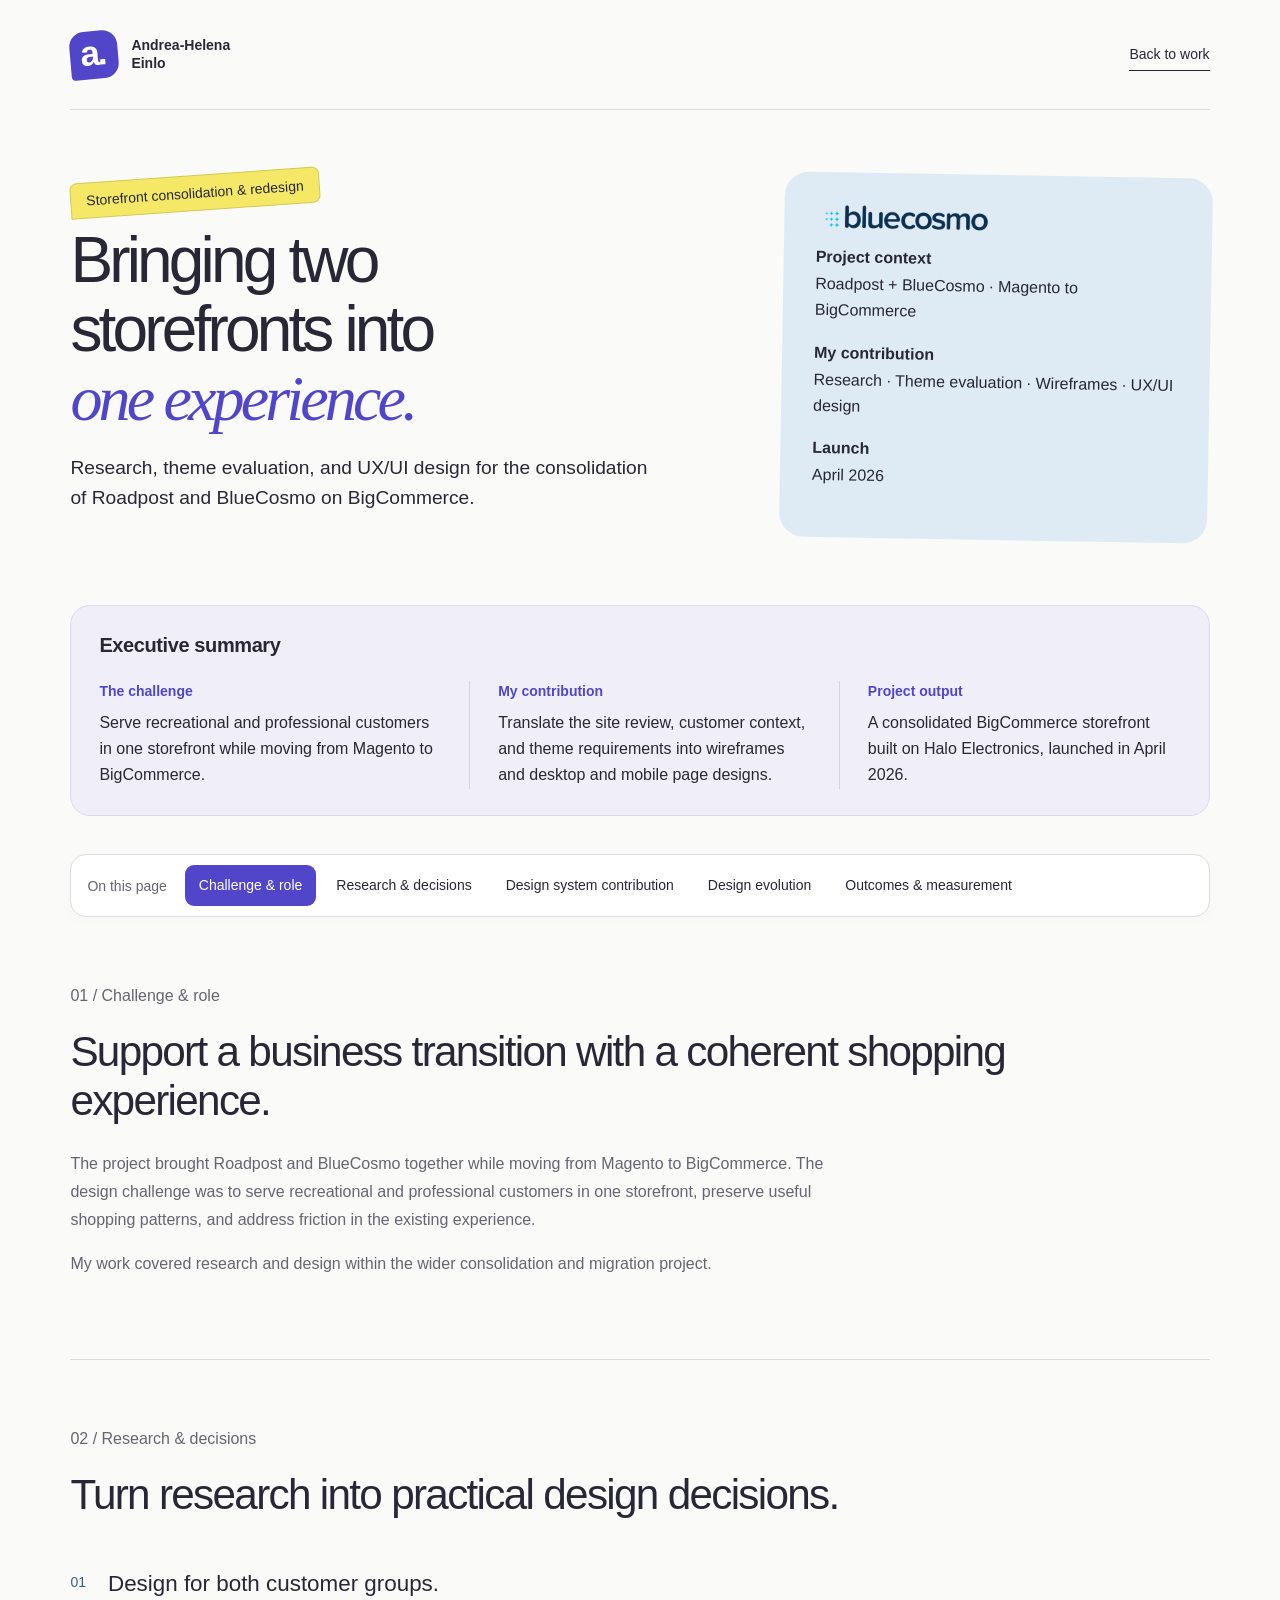
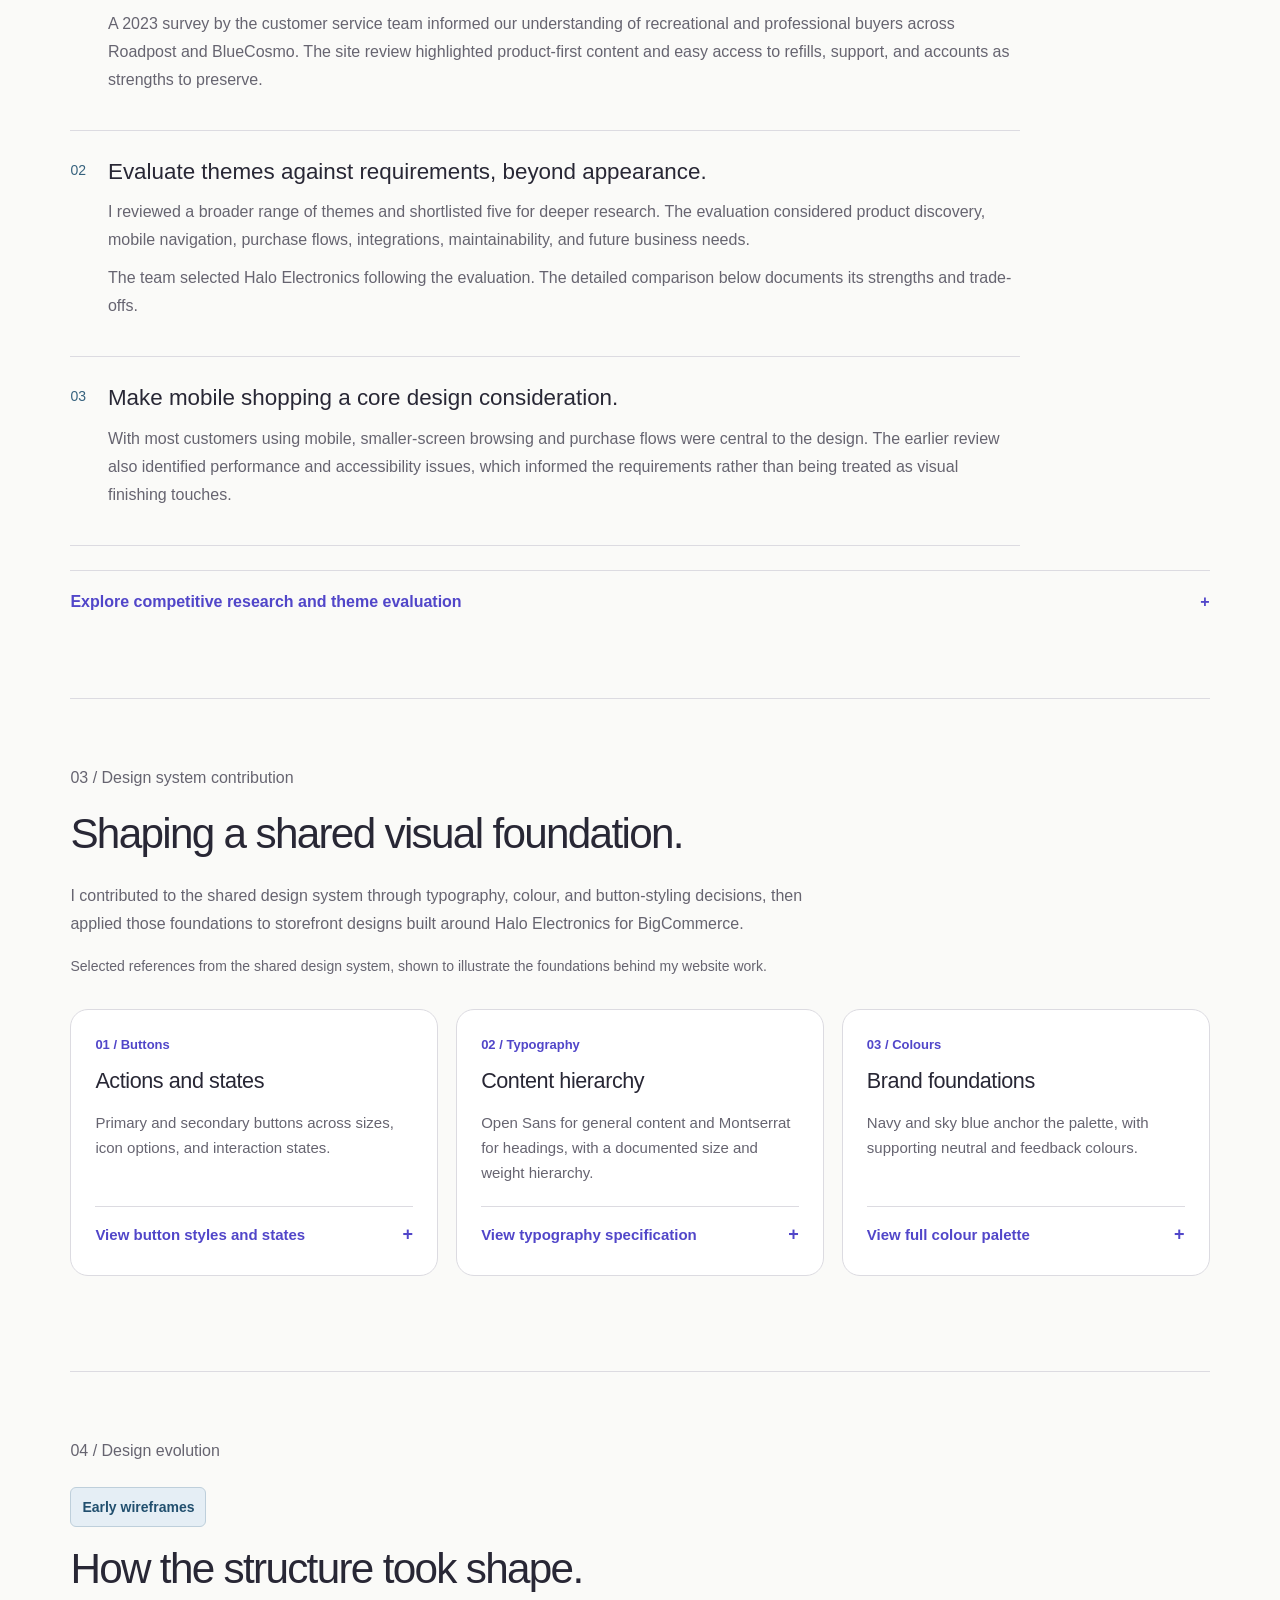
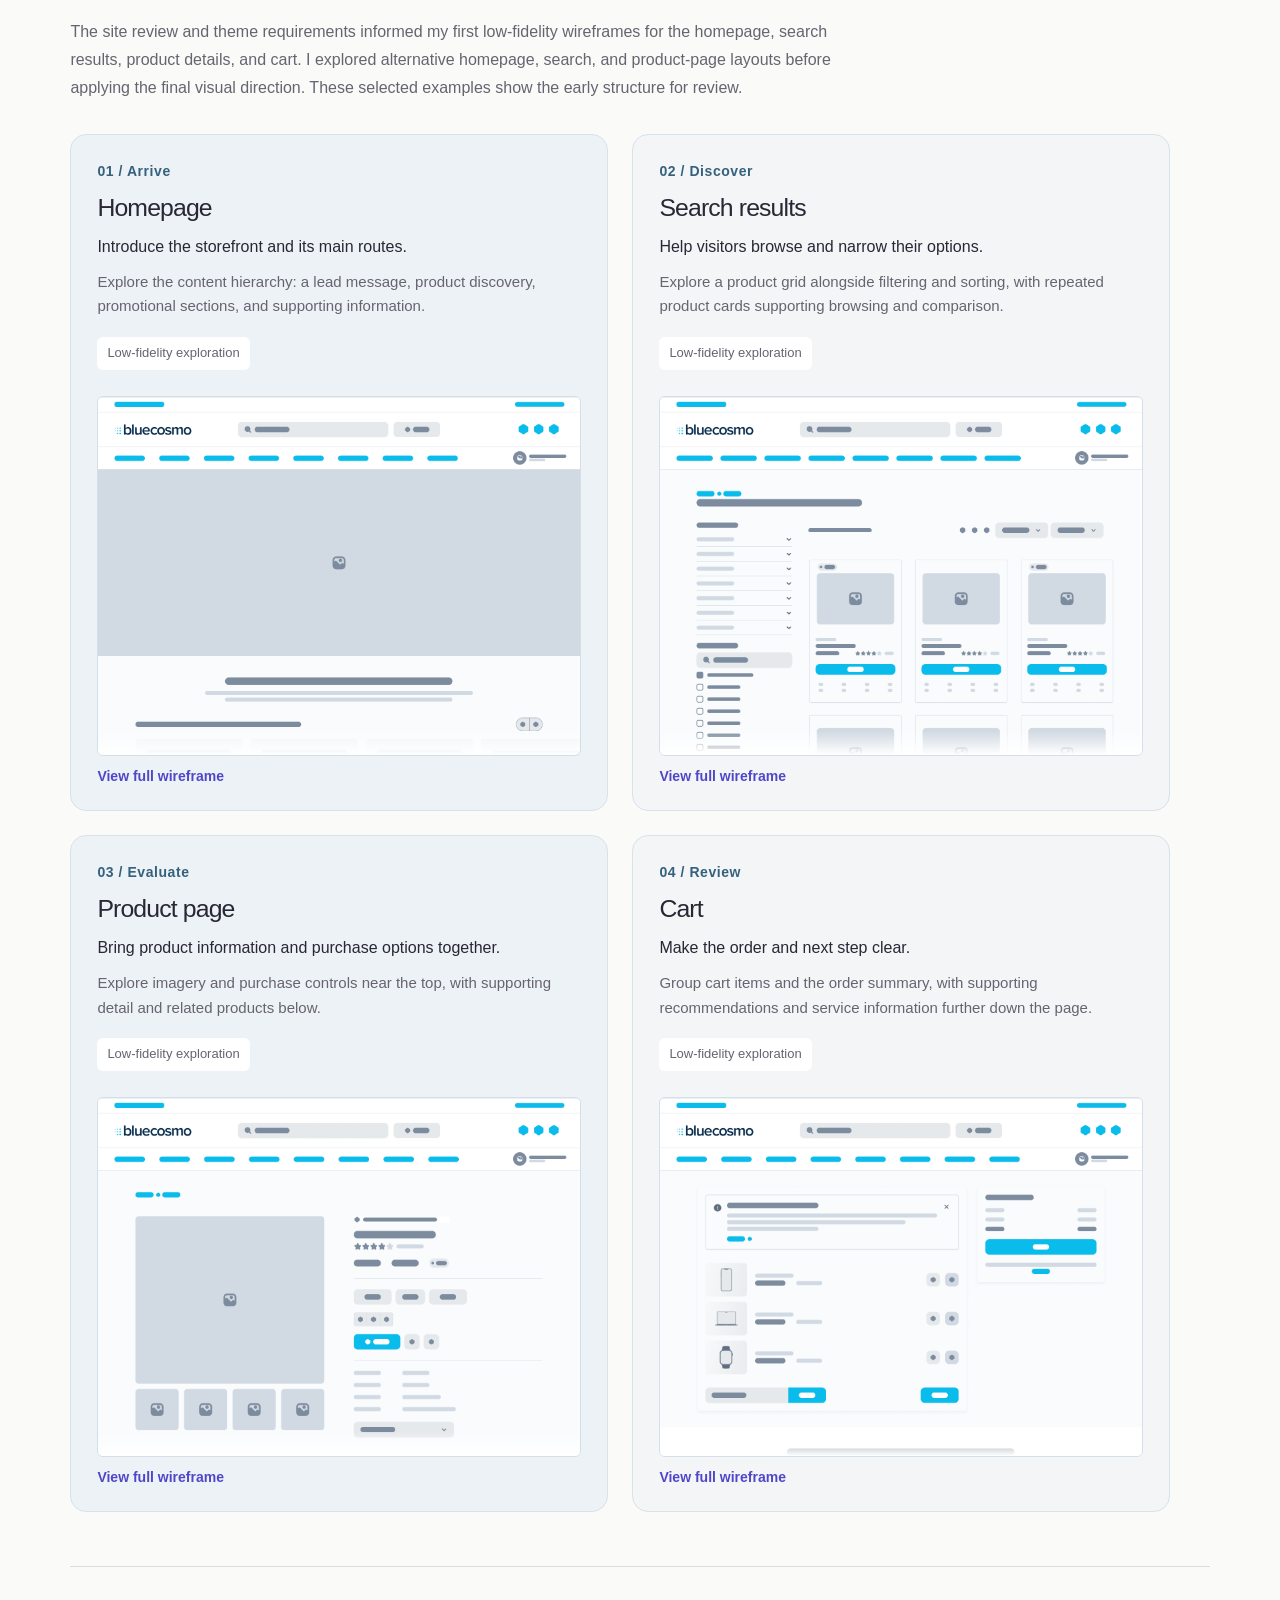
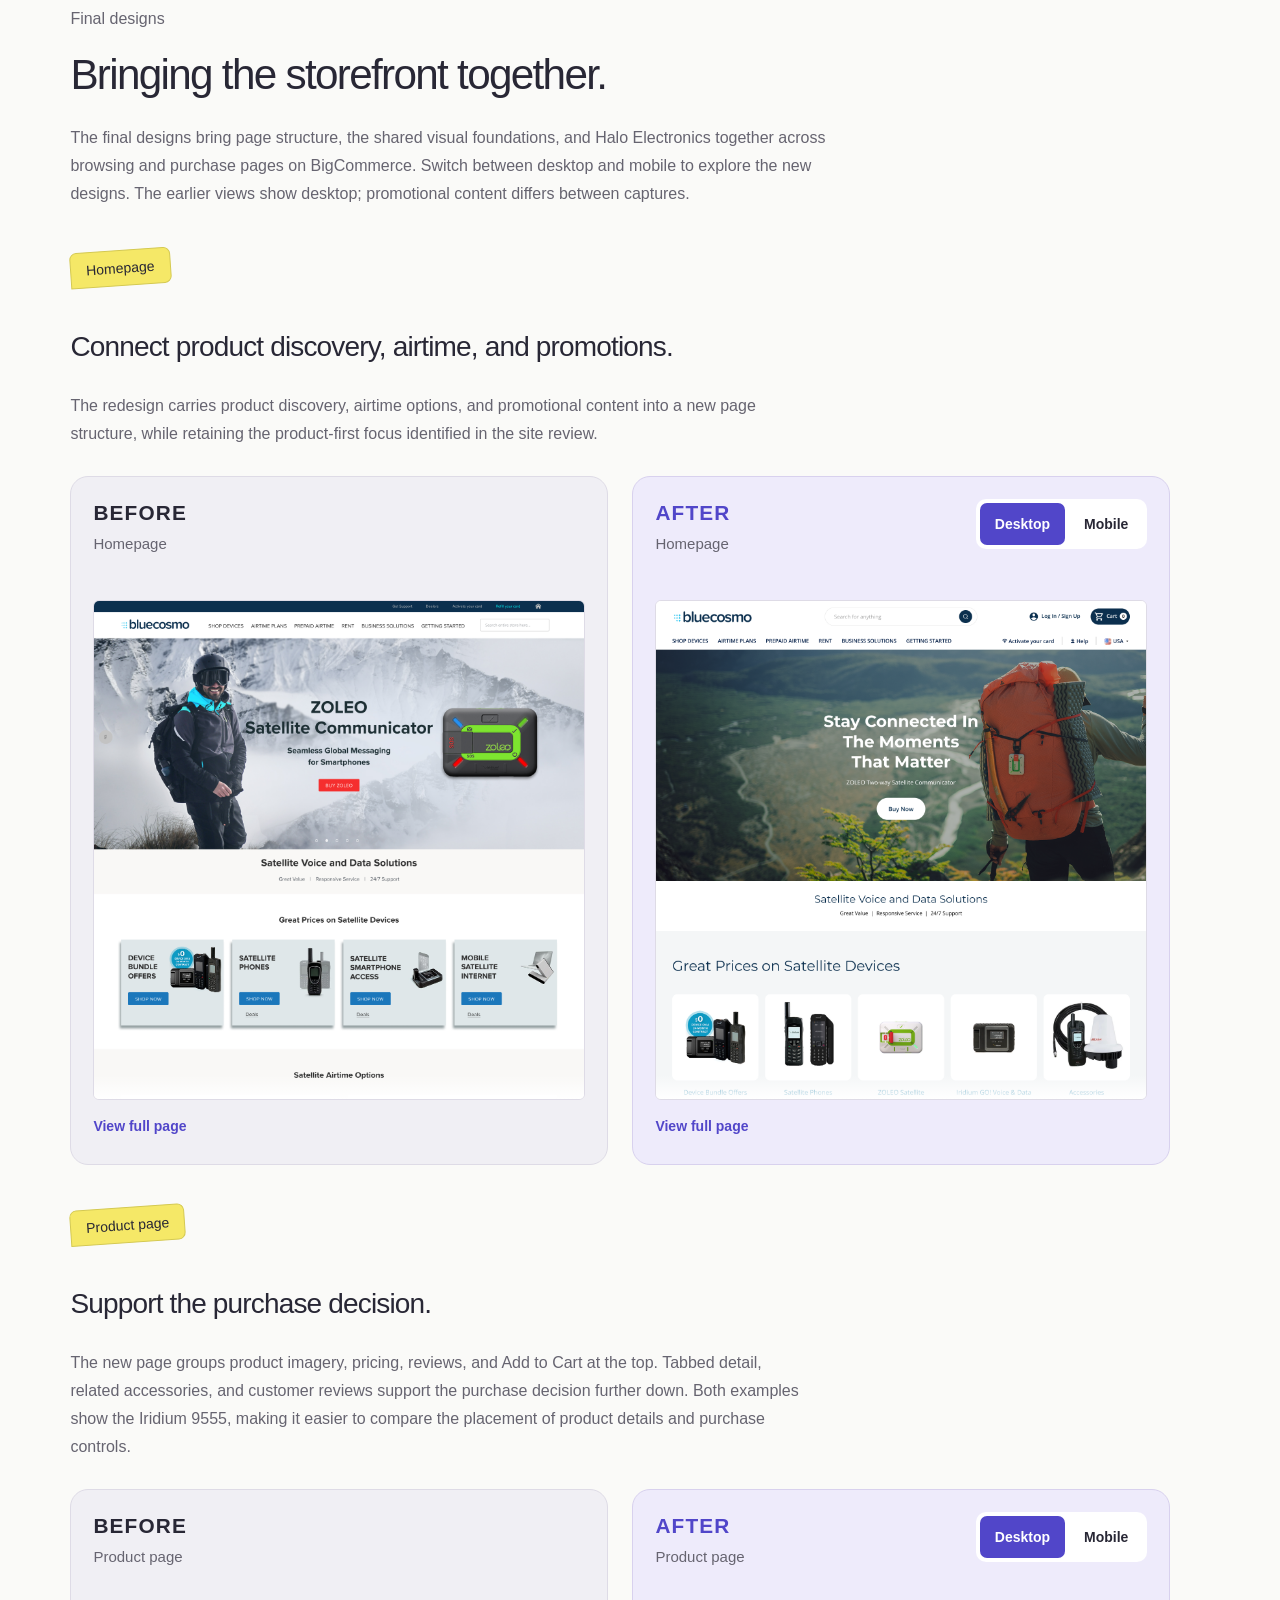
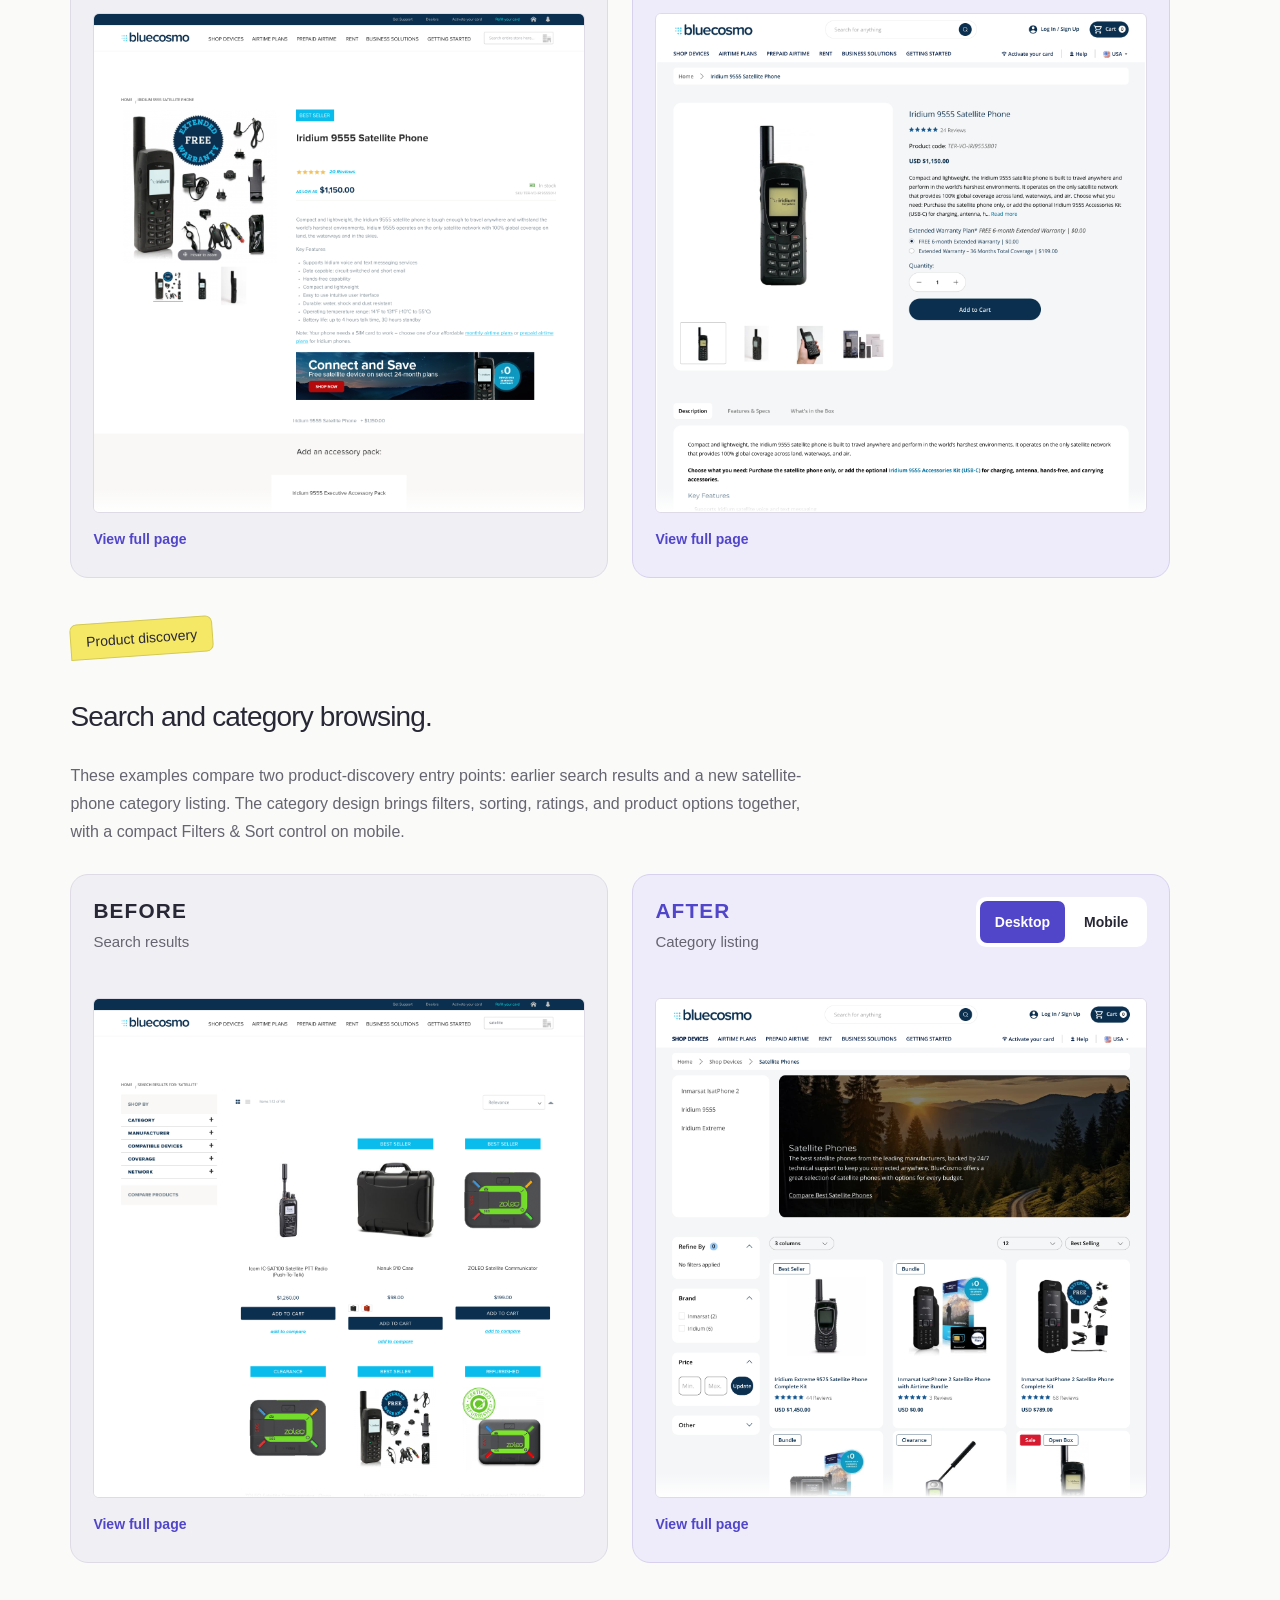
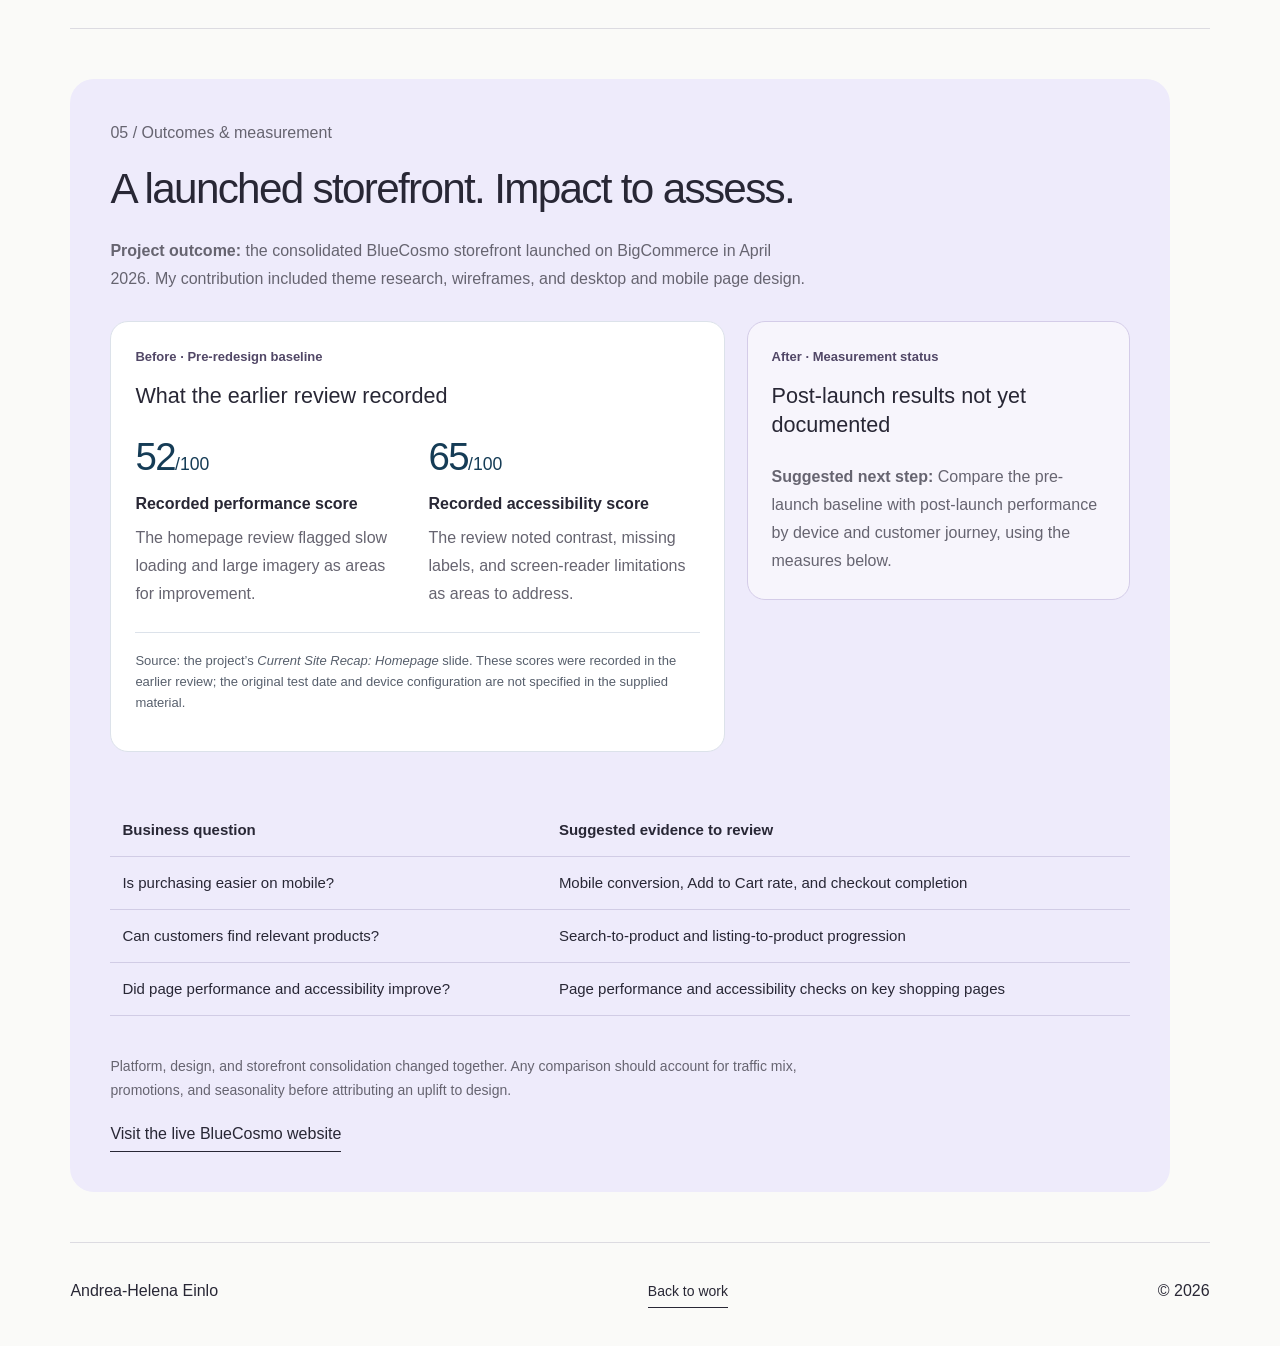
==== commit f4cf3222: "Add files via upload" ====
--- a/bluecosmo.html
+++ b/bluecosmo.html
@@ -1,2 +1,2 @@
 <!doctype html>
-<html lang="en"><head><meta charset="utf-8"><meta name="viewport" content="width=device-width, initial-scale=1"><title>BlueCosmo  ·  Andrea-Helena Einlo</title><meta name="description" content="BlueCosmo platform transition and website redesign: theme research and design during the move from Magento to BigCommerce."><link rel="stylesheet" href="styles.css?v=20261002"><link rel="icon" href="favicon.svg"></head><body><a class="skip-link" href="#case-main">Skip to content</a><div class="page-shell"><header class="site-header"><a class="identity" href="index.html"><span class="monogram">a.</span><span>Andrea-Helena<br>Einlo</span></a><a class="text-link" href="index.html#work">Back to work</a></header><main id="case-main"><section class="case-hero"><div><span class="hello-sticker">Storefront Consolidation &amp; Redesign</span><h1>Bringing two<br>storefronts into<br><span>one experience.</span></h1><p class="case-lead">Research, theme evaluation, and UX/UI design for the consolidation of Roadpost and BlueCosmo on BigCommerce.</p></div><div class="case-intro bc-intro"><img class="bc-logo" src="assets/bluecosmo-logo.webp" alt="BlueCosmo"><dl><dt>Project context</dt><dd>Roadpost + BlueCosmo · Magento to BigCommerce</dd><dt>My contribution</dt><dd>Research · Theme evaluation · Wireframes · UX/UI</dd><dt>Launch</dt><dd>April 2026</dd></dl></div></section><section class="case-overview" aria-labelledby="executive-summary-title"><h2 id="executive-summary-title">Executive summary</h2><div class="executive-summary"><div><h3>The business context</h3><p>Bringing two customer bases into one storefront while moving from Magento to BigCommerce.</p></div><div><h3>My responsibilities</h3><p>Translate the site review, customer context, and theme requirements into wireframes and desktop and mobile page designs.</p></div><div><h3>What shipped</h3><p>A consolidated BigCommerce storefront built on Halo Electronics, launched in April 2026.</p></div></div></section><nav class="project-index case-nav" aria-label="On this page"><span class="case-nav-label">On this page</span><div class="case-nav-links"><a href="#context" aria-current="location">Challenge &amp; role</a><a href="#design">Research &amp; decisions</a><a href="#design-system">Design system contribution</a><a href="#before-after">Design evolution</a><a href="#measurement">Outcomes</a></div></nav><section id="context" class="case-section"><p class="eyebrow">01 / Challenge &amp; role</p><h2>Support a business transition with a coherent shopping experience.</h2><p class="section-intro">The project brought Roadpost and BlueCosmo together while moving from Magento to BigCommerce. The design challenge was to serve recreational and professional customers in one storefront, preserve useful shopping patterns, and address friction in the existing experience.</p><p class="role-context">My work covered research and design within the wider consolidation and migration project.</p></section><section id="design" class="case-section"><p class="eyebrow">02 / Research &amp; decisions</p><h2>Turn research into practical design decisions.</h2><div class="decision-list"><article><span class="decision-number">01</span><div><h3>Design for both customer groups.</h3><p>A 2023 survey by the customer service team informed our understanding of recreational and professional buyers across Roadpost and BlueCosmo. The site review highlighted product-first content and easy access to refills, support, and accounts as strengths to preserve.</p></div></article><article><span class="decision-number">02</span><div><h3>Evaluate themes against requirements, beyond appearance.</h3><p>I reviewed a broader range of themes and shortlisted five for deeper research. The evaluation considered product discovery, mobile navigation, purchase flows, integrations, maintainability, and future business needs.</p><p>The team selected Halo Electronics following the evaluation. The detailed comparison below documents its strengths and trade-offs.</p></div></article><article><span class="decision-number">03</span><div><h3>Make mobile shopping a core design consideration.</h3><p>With most customers using mobile, smaller-screen browsing and purchase flows were central to the design. The earlier review also identified performance and accessibility issues, which informed the requirements rather than being treated as visual finishing touches.</p></div></article></div><details class="research-detail"><summary>Explore competitive research and theme evaluation</summary><h4>Competitive UX comparison</h4><p>I compared four satellite-commerce websites to review navigation, product discovery, purchase flows, and mobile usability. The analysis documented strengths and opportunities alongside the existing-site review and theme evaluation.</p><p>The comparison covered Satellite Phone Store, Canada Satellite, SatPhoneStore, and Outfitter Satellite. It also reviewed product information, ratings and reviews, calls to action, help content, checkout, and accessibility considerations.</p><p class="evidence-source">Source: Andrea-Helena Einlo, <cite>Competitor Analysis for UX Design</cite>, prepared for BlueCosmo.</p><h4>Theme evaluation</h4><p>The five shortlisted themes were Camden B2B, Beautify, Halo Electronics, Nebula, and Vault. The comparison covered navigation, filtering, image zoom, stock status, checkout, integrations, and SEO/accessibility support.</p><div class="theme-columns"><div><h4>What the site review identified</h4><ul><li>Missing quick-view and quick-add options in listings</li><li>Long product-page scrolling and purchase actions moving out of view</li><li>Performance, contrast, and labelling issues</li></ul></div><div><h4>Halo trade-offs documented at selection</h4><ul><li>Extra customization for B2B features</li><li>Product comparisons that did not persist between pages</li><li>An additional service cost for a global notice</li></ul></div></div><div class="retained-research"><h4>Customer context and strengths to retain</h4><p>The survey highlighted differences in personal versus work use and buying frequency. Clean layouts, strong imagery, and clear calls to action were additional strengths identified in the site review.</p><h4>Launch requirements</h4><p>The requirements included a flexible homepage, improved product discovery, clear pricing and stock information, cross-sell opportunities, responsive layouts, and a streamlined checkout. Brand consistency, maintainability, integrations, scalability, SEO, and accessibility informed the evaluation.</p><h4>Halo’s design strengths</h4><p>The evaluation highlighted a professional layout, extensive theme customization, and flexible product-page layouts as strengths.</p><h4>Mobile layout decisions</h4><p>The final homepage uses a compact header, stacked sections, and horizontally browsable product categories. The product view brings imagery, information, and purchase controls into a single-column layout.</p></div><p>These were project research findings and requirements. They do not establish that every issue was resolved or every feature shipped.</p></details></section><section id="design-system" class="case-section"><p class="eyebrow">03 / Design system contribution</p><h2>Shaping a shared visual foundation.</h2><p class="section-intro">I contributed to the shared design system through typography, colour, and button-styling decisions, then applied those foundations to the storefront designs.</p><p class="role-context">This work complemented the team’s selection of Halo Electronics for BigCommerce. </p><p class="system-source">Selected references from the shared design system, shown to illustrate the foundations behind my website work.</p><div class="system-cards"><article class="system-card"><p class="eyebrow">01 / Buttons</p><h3>Actions and states</h3><div class="system-card-copy"><p>Primary and secondary buttons across sizes, icon options, and interaction states.</p></div><details class="system-spec"><summary>View button styles and states</summary><button class="view-shot" type="button" data-image="assets/bc-system-buttons.png" data-caption="BlueCosmo design system · Button styling" aria-label="Explore Button styling"><img src="assets/bc-system-buttons.png" alt="BlueCosmo design system: Primary and secondary buttons across sizes, icon options, and interaction states." loading="lazy"><span class="shot-link">Enlarge specification</span></button></details></article><article class="system-card"><p class="eyebrow">02 / Typography</p><h3>Content hierarchy</h3><div class="system-card-copy"><p>Open Sans for general content and Montserrat for headings, with a documented size and weight hierarchy.</p></div><details class="system-spec"><summary>View typography specification</summary><button class="view-shot" type="button" data-image="assets/bc-system-type.png" data-caption="BlueCosmo design system · Typography" aria-label="Explore Typography"><img src="assets/bc-system-type.png" alt="BlueCosmo design system: Open Sans for general content and Montserrat for headings, with a documented size and weight hierarchy." loading="lazy"><span class="shot-link">Enlarge specification</span></button></details></article><article class="system-card"><p class="eyebrow">03 / Colours</p><h3>Brand foundations</h3><div class="system-card-copy"><p>Navy and sky blue anchor the palette, with supporting neutral and feedback colours.</p></div><details class="system-spec"><summary>View full colour palette</summary><button class="view-shot" type="button" data-image="assets/bc-system-colours.png" data-caption="BlueCosmo design system · Colour foundations" aria-label="Explore Colour foundations"><img src="assets/bc-system-colours.png" alt="BlueCosmo design system: Navy and sky blue anchor the palette, with supporting neutral and feedback colours." loading="lazy"><span class="shot-link">Enlarge specification</span></button></details></article></div></section><section id="before-after" class="case-section"><p class="eyebrow">04 / Design evolution</p><div id="wireframes"><p class="wireframe-label">Early wireframes</p><h2>How the structure took shape.</h2><p class="section-intro">The site review and theme requirements informed my first low-fidelity wireframes for the homepage, search results, product details, and cart. I explored alternative homepage, search, and product-page layouts before applying the final visual direction. These selected examples show the early structure for review.</p><div class="comparison-grid wireframe-grid"><figure class="wireframe-step"><figcaption><span class="wire-step-number">01 / Arrive</span><h3>Homepage</h3><p class="wire-goal">Introduce the storefront and its main routes.</p><p class="wire-caption">Explore the content hierarchy: a lead message, product discovery, promotional sections, and supporting information.</p><span class="wire-stage">Low-fidelity exploration</span></figcaption><button class="view-shot" type="button" data-image="assets/bc-wireframe-home.webp" data-caption="Homepage · Early wireframe" aria-label="Explore Homepage wireframe"><div class="case-shot"><img src="assets/bc-wireframe-home.webp" width="1440" height="3313" style="--preview-width:720px" alt="BlueCosmo Homepage low-fidelity wireframe" loading="lazy"></div><span class="shot-link">View wireframe</span></button></figure><figure class="wireframe-step"><figcaption><span class="wire-step-number">02 / Discover</span><h3>Search &amp; product discovery</h3><p class="wire-goal">Help visitors browse and narrow their options.</p><p class="wire-caption">Explore a product grid alongside filtering and sorting, with repeated product cards supporting browsing and comparison.</p><span class="wire-stage">Low-fidelity exploration</span></figcaption><button class="view-shot" type="button" data-image="assets/bc-wireframe-search.webp" data-caption="Search &amp; product discovery · Early wireframe" aria-label="Explore Search &amp; product discovery wireframe"><div class="case-shot"><img src="assets/bc-wireframe-search.webp" width="1440" height="3945" style="--preview-width:720px" alt="BlueCosmo Search &amp; product discovery low-fidelity wireframe" loading="lazy"></div><span class="shot-link">View wireframe</span></button></figure><figure class="wireframe-step"><figcaption><span class="wire-step-number">03 / Evaluate</span><h3>Product details</h3><p class="wire-goal">Bring product information and purchase options together.</p><p class="wire-caption">Bring product imagery and purchase options together near the top, with supporting detail and related products below.</p><span class="wire-stage">Low-fidelity exploration</span></figcaption><button class="view-shot" type="button" data-image="assets/bc-wireframe-product.webp" data-caption="Product details · Early wireframe" aria-label="Explore Product details wireframe"><div class="case-shot"><img src="assets/bc-wireframe-product.webp" width="1440" height="3494" style="--preview-width:720px" alt="BlueCosmo Product details low-fidelity wireframe" loading="lazy"></div><span class="shot-link">View wireframe</span></button></figure><figure class="wireframe-step"><figcaption><span class="wire-step-number">04 / Review</span><h3>Cart &amp; next steps</h3><p class="wire-goal">Make the order and next step clear.</p><p class="wire-caption">Group cart items and the order summary, with supporting recommendations and service information further down the page.</p><span class="wire-stage">Low-fidelity exploration</span></figcaption><button class="view-shot" type="button" data-image="assets/bc-wireframe-cart.webp" data-caption="Cart &amp; next steps · Early wireframe" aria-label="Explore Cart &amp; next steps wireframe"><div class="case-shot"><img src="assets/bc-wireframe-cart.webp" width="1440" height="2758" style="--preview-width:720px" alt="BlueCosmo Cart &amp; next steps low-fidelity wireframe" loading="lazy"></div><span class="shot-link">View wireframe</span></button></figure></div></div><div class="final-experience"><p class="eyebrow">From structure to final design</p><h2>From the previous storefront to the final experience.</h2><p class="section-intro">The final designs bring page structure, the shared visual foundations, and Halo Electronics together across browsing and purchase pages on BigCommerce. Switch between desktop and mobile to explore the new designs. The earlier views show desktop; promotional content differs between captures.</p><div class="comparison-heading"><h3>The homepage, before and after.</h3><p>The redesign carries product discovery, airtime options, and promotional content into a new page structure, while retaining the product-first focus identified in the site review.</p></div><div class="comparison-grid page-comparison"><figure class="comparison-before"><figcaption class="comparison-header"><div class="comparison-caption"><span class="comparison-state before">BEFORE</span><span class="comparison-page" data-preview-title="">Homepage</span></div></figcaption><button class="view-shot" type="button" data-image="assets/bc-before-home.webp" data-caption="Before · Homepage" aria-label="Explore Before · Homepage"><div class="case-shot"><img src="assets/bc-before-home.webp" width="1440" height="3303" style="--preview-width:720.0px" alt="Before · Homepage" loading="lazy"></div><span class="shot-link">View full page</span></button></figure><figure class="device-preview comparison-after" data-device-preview><figcaption class="comparison-header"><div class="comparison-caption"><span class="comparison-state after">AFTER</span><span class="comparison-page" data-preview-title="">Desktop homepage</span></div><div class="device-switch" role="group" aria-label="Homepage redesign device view"><button type="button" aria-pressed="true" data-device="desktop" data-src="assets/bc-after-home.webp" data-caption="After · Desktop homepage">Desktop</button><button type="button" aria-pressed="false" data-device="mobile" data-src="assets/bc-after-mobile-v2.webp" data-caption="After · Mobile homepage">Mobile</button></div></figcaption><button class="view-shot" type="button" data-image="assets/bc-after-home.webp" data-caption="After · Desktop homepage" aria-label="Explore After · Desktop homepage"><div class="case-shot"><img src="assets/bc-after-home.webp" width="1512" height="6671" style="--preview-width:756.0px" alt="After · Desktop homepage" loading="lazy"></div><span class="shot-link">View full page</span></button></figure></div><div class="comparison-heading"><h3>The product page, before and after.</h3><p>The new page groups product imagery, pricing, reviews, and Add to Cart at the top. Tabbed detail, related accessories, and customer reviews support the purchase decision further down. Both examples show the Iridium 9555, making it easier to compare the placement of product details and purchase controls.</p></div><div class="comparison-grid page-comparison"><figure class="comparison-before"><figcaption class="comparison-header"><div class="comparison-caption"><span class="comparison-state before">BEFORE</span><span class="comparison-page" data-preview-title="">Product page</span></div></figcaption><button class="view-shot" type="button" data-image="assets/bc-before-product.webp" data-caption="Before · Product page" aria-label="Explore Before · Product page"><div class="case-shot"><img src="assets/bc-before-product.webp" width="1440" height="7223" style="--preview-width:720.0px" alt="Before · Product page" loading="lazy"></div><span class="shot-link">View full page</span></button></figure><figure class="device-preview comparison-after" data-device-preview><figcaption class="comparison-header"><div class="comparison-caption"><span class="comparison-state after">AFTER</span><span class="comparison-page" data-preview-title="">Desktop product page</span></div><div class="device-switch" role="group" aria-label="Product page redesign device view"><button type="button" aria-pressed="true" data-device="desktop" data-src="assets/bc-after-iridium-desktop.png" data-caption="After · Desktop product page">Desktop</button><button type="button" aria-pressed="false" data-device="mobile" data-src="assets/bc-after-iridium-mobile.png" data-caption="After · Mobile product page">Mobile</button></div></figcaption><button class="view-shot" type="button" data-image="assets/bc-after-iridium-desktop.png" data-caption="After · Desktop product page" aria-label="Explore After · Desktop product page"><div class="case-shot"><img src="assets/bc-after-iridium-desktop.png" width="1520" height="6732" style="--preview-width:760.0px" alt="After · Desktop product page" loading="lazy"></div><span class="shot-link">View full page</span></button></figure></div><div class="comparison-heading"><span class="hello-sticker">Product discovery</span><h3>Search and category browsing.</h3><p>These examples compare two product-discovery entry points: earlier search results and a new satellite-phone category listing. The category design brings filters, sorting, ratings, and product options together, with a compact Filters &amp; Sort control on mobile.</p></div><div class="comparison-grid page-comparison"><figure class="comparison-before"><figcaption class="comparison-header"><div class="comparison-caption"><span class="comparison-state before">BEFORE</span><span class="comparison-page" data-preview-title="">Search results</span></div></figcaption><button class="view-shot" type="button" data-image="assets/bc-before-search.webp" data-caption="Before · Search results" aria-label="Explore Before · Search results"><div class="case-shot"><img src="assets/bc-before-search.webp" width="1440" height="3717" style="--preview-width:720.0px" alt="Before · Search results" loading="lazy"></div><span class="shot-link">View full page</span></button></figure><figure class="device-preview comparison-after" data-device-preview><figcaption class="comparison-header"><div class="comparison-caption"><span class="comparison-state after">AFTER</span><span class="comparison-page" data-preview-title="">Desktop category listing</span></div><div class="device-switch" role="group" aria-label="Category listing device view"><button type="button" aria-pressed="true" data-device="desktop" data-src="assets/bc-category-desktop.png" data-caption="After · Desktop category listing">Desktop</button><button type="button" aria-pressed="false" data-device="mobile" data-src="assets/bc-category-mobile.png" data-caption="After · Mobile category listing">Mobile</button></div></figcaption><button class="view-shot" type="button" data-image="assets/bc-category-desktop.png" data-caption="After · Desktop category listing" aria-label="Explore new category listing"><div class="case-shot"><img src="assets/bc-category-desktop.png" width="1512" height="3769" style="--preview-width:756.0px" alt="New BlueCosmo satellite-phone category listing with filters and product cards" loading="lazy"></div><span class="shot-link">View full page</span></button></figure></div></div></section><section id="measurement" class="case-closing"><p class="eyebrow">05 / Outcomes &amp; measurement</p><h2>A launched storefront. Impact to assess.</h2><p><strong>Project outcome:</strong> the consolidated BlueCosmo storefront launched on BigCommerce in April 2026. My contribution included theme research, wireframes, and desktop and mobile page design.</p><div class="measurement-comparison"><aside class="baseline-evidence" aria-labelledby="bc-baseline"><p class="eyebrow">Before · Pre-redesign baseline</p><h3 id="bc-baseline">What the earlier review recorded</h3><div class="baseline-grid"><div><span class="baseline-value">52<span>/100</span></span><h4>Recorded performance score</h4><p>The homepage review flagged slow loading and large imagery as areas for improvement.</p></div><div><span class="baseline-value">65<span>/100</span></span><h4>Recorded accessibility score</h4><p>The review noted contrast, missing labels, and screen-reader limitations as areas to address.</p></div></div><p class="evidence-source">Source: the project’s <cite>Current Site Recap: Homepage</cite> slide. These scores were recorded in the earlier review; the original test date and device configuration are not specified in the supplied material.</p><p class="evidence-context">These figures describe the review’s starting point, not a measured post-launch improvement.</p></aside><aside class="measurement-followup" aria-labelledby="postlaunch-status"><p class="eyebrow">After · Measurement status</p><h3 id="postlaunch-status">Post-launch results not yet documented</h3><p><strong>Impact measurement:</strong> post-launch uplift is not yet documented here. A suggested next step is to compare results with the pre-launch baseline, segmented by device and customer journey.</p></aside></div><div class="metric-table-wrap"><table class="metric-table"><thead><tr><th>Business question</th><th>Suggested evidence to review</th></tr></thead><tbody><tr><td>Is purchasing easier on mobile?</td><td>Mobile conversion, Add to Cart rate, and checkout completion</td></tr><tr><td>Can customers find relevant products?</td><td>Search-to-product and listing-to-product progression</td></tr><tr><td>Did page performance and accessibility improve?</td><td>Page performance and accessibility checks on key shopping pages</td></tr></tbody></table></div><p class="outcome-note">Platform, design, and storefront consolidation changed together. Any comparison should account for traffic mix, promotions, and seasonality before attributing an uplift to design.</p><a class="text-link" href="https://www.bluecosmo.com/" target="_blank" rel="noopener">Visit the live BlueCosmo website</a></section></main><footer class="site-footer"><span>Andrea-Helena Einlo</span><a class="text-link" href="index.html#work">Back to work</a><span>© 2026</span></footer></div><dialog class="screen-viewer" id="screen-viewer" aria-labelledby="viewer-caption"><div class="viewer-toolbar"><h2 id="viewer-caption">Page preview</h2><div class="viewer-actions"><button type="button" id="viewer-prev" aria-label="Previous screenshot">Previous</button><button type="button" id="viewer-next" aria-label="Next screenshot">Next</button><label>Zoom <select id="viewer-zoom"><option value="1">100% · Original</option><option value="1.5">150%</option><option value="2">200%</option><option value="fit">Fit width</option></select></label><button type="button" id="viewer-close">Close ×</button></div></div><div class="viewer-scroll" tabindex="0" aria-label="Scrollable page preview"><img id="viewer-image" alt=""></div></dialog><script src="device-switch.js?v=20261002"></script><script src="viewer.js"></script></body></html>
+<html lang="en"><head><meta charset="utf-8"><meta name="viewport" content="width=device-width, initial-scale=1"><title>BlueCosmo  ·  Andrea-Helena Einlo</title><meta name="description" content="BlueCosmo platform transition and website redesign: theme research and design during the move from Magento to BigCommerce."><link rel="stylesheet" href="styles.css?v=20261002"><link rel="icon" href="favicon.svg"></head><body><a class="skip-link" href="#case-main">Skip to content</a><div class="page-shell"><header class="site-header"><a class="identity" href="index.html"><span class="monogram">a.</span><span>Andrea-Helena<br>Einlo</span></a><a class="text-link" href="index.html#work">Back to work</a></header><main id="case-main"><section class="case-hero"><div><span class="hello-sticker">Storefront consolidation &amp; redesign</span><h1>Bringing two<br>storefronts into<br><span>one experience.</span></h1><p class="case-lead">Research, theme evaluation, and UX/UI design for the consolidation of Roadpost and BlueCosmo on BigCommerce.</p></div><div class="case-intro bc-intro"><img class="bc-logo" src="assets/bluecosmo-logo.webp" alt="BlueCosmo"><dl><dt>Project context</dt><dd>Roadpost + BlueCosmo · Magento to BigCommerce</dd><dt>My contribution</dt><dd>Research · Theme evaluation · Wireframes · UX/UI design</dd><dt>Launch</dt><dd>April 2026</dd></dl></div></section><section class="case-overview" aria-labelledby="executive-summary-title"><h2 id="executive-summary-title">Executive summary</h2><div class="executive-summary"><div><h3>The challenge</h3><p>Serve recreational and professional customers in one storefront while moving from Magento to BigCommerce.</p></div><div><h3>My contribution</h3><p>Translate the site review, customer context, and theme requirements into wireframes and desktop and mobile page designs.</p></div><div><h3>Project output</h3><p>A consolidated BigCommerce storefront built on Halo Electronics, launched in April 2026.</p></div></div></section><nav class="project-index case-nav" aria-label="On this page"><span class="case-nav-label">On this page</span><div class="case-nav-links"><a href="#context" aria-current="location">Challenge &amp; role</a><a href="#design">Research &amp; decisions</a><a href="#design-system">Design system contribution</a><a href="#before-after">Design evolution</a><a href="#measurement">Outcomes &amp; measurement</a></div></nav><section id="context" class="case-section"><p class="eyebrow">01 / Challenge &amp; role</p><h2>Support a business transition with a coherent shopping experience.</h2><p class="section-intro">The project brought Roadpost and BlueCosmo together while moving from Magento to BigCommerce. The design challenge was to serve recreational and professional customers in one storefront, preserve useful shopping patterns, and address friction in the existing experience.</p><p class="role-context">My work covered research and design within the wider consolidation and migration project.</p></section><section id="design" class="case-section"><p class="eyebrow">02 / Research &amp; decisions</p><h2>Turn research into practical design decisions.</h2><div class="decision-list"><article><span class="decision-number">01</span><div><h3>Design for both customer groups.</h3><p>A 2023 survey by the customer service team informed our understanding of recreational and professional buyers across Roadpost and BlueCosmo. The site review highlighted product-first content and easy access to refills, support, and accounts as strengths to preserve.</p></div></article><article><span class="decision-number">02</span><div><h3>Evaluate themes against requirements, beyond appearance.</h3><p>I reviewed a broader range of themes and shortlisted five for deeper research. The evaluation considered product discovery, mobile navigation, purchase flows, integrations, maintainability, and future business needs.</p><p>The team selected Halo Electronics following the evaluation. The detailed comparison below documents its strengths and trade-offs.</p></div></article><article><span class="decision-number">03</span><div><h3>Make mobile shopping a core design consideration.</h3><p>With most customers using mobile, smaller-screen browsing and purchase flows were central to the design. The earlier review also identified performance and accessibility issues, which informed the requirements rather than being treated as visual finishing touches.</p></div></article></div><details class="research-detail"><summary>Explore competitive research and theme evaluation</summary><h4>Competitive UX comparison</h4><p>I compared four satellite-commerce websites to review navigation, product discovery, purchase flows, and mobile usability. The analysis documented strengths and opportunities alongside the existing-site review and theme evaluation.</p><p>The comparison covered Satellite Phone Store, Canada Satellite, SatPhoneStore, and Outfitter Satellite. It also reviewed product information, ratings and reviews, calls to action, help content, checkout, and accessibility considerations.</p><p class="evidence-source">Source: Andrea-Helena Einlo, <cite>Competitor Analysis for UX Design</cite>, prepared for BlueCosmo.</p><h4>Theme evaluation</h4><p>The five shortlisted themes were Camden B2B, Beautify, Halo Electronics, Nebula, and Vault. The comparison covered navigation, filtering, image zoom, stock status, checkout, integrations, and SEO/accessibility support.</p><div class="theme-columns"><div><h4>What the site review identified</h4><ul><li>Missing quick-view and quick-add options in listings</li><li>Long product-page scrolling and purchase actions moving out of view</li><li>Performance, contrast, and labelling issues</li></ul></div><div><h4>Halo Electronics trade-offs at selection</h4><ul><li>Extra customization for B2B features</li><li>Product comparisons that did not persist between pages</li><li>An additional service cost for a global notice</li></ul></div></div><div class="retained-research"><h4>Customer context and strengths to retain</h4><p>The survey highlighted differences in personal versus work use and buying frequency. Clean layouts, strong imagery, and clear calls to action were additional strengths identified in the site review.</p><h4>Launch requirements</h4><p>The requirements included a flexible homepage, improved product discovery, clear pricing and stock information, cross-sell opportunities, responsive layouts, and a streamlined checkout. Brand consistency, maintainability, integrations, scalability, SEO, and accessibility informed the evaluation.</p><h4>Halo Electronics design strengths</h4><p>The evaluation highlighted a professional layout, extensive theme customization, and flexible product-page layouts as strengths.</p><h4>Mobile layout decisions</h4><p>The final homepage uses a compact header, stacked sections, and horizontally browsable product categories. The product view brings imagery, information, and purchase controls into a single-column layout.</p></div><p>These were project research findings and requirements. They do not establish that every issue was resolved or every feature shipped.</p></details></section><section id="design-system" class="case-section"><p class="eyebrow">03 / Design system contribution</p><h2>Shaping a shared visual foundation.</h2><p class="section-intro">I contributed to the shared design system through typography, colour, and button-styling decisions, then applied those foundations to storefront designs built around Halo Electronics for BigCommerce.</p><p class="system-source">Selected references from the shared design system, shown to illustrate the foundations behind my website work.</p><div class="system-cards"><article class="system-card"><p class="eyebrow">01 / Buttons</p><h3>Actions and states</h3><div class="system-card-copy"><p>Primary and secondary buttons across sizes, icon options, and interaction states.</p></div><details class="system-spec"><summary>View button styles and states</summary><button class="view-shot" type="button" data-image="assets/bc-system-buttons.png" data-caption="BlueCosmo design system · Button styling" aria-label="View BlueCosmo design system · Button styling"><img src="assets/bc-system-buttons.png" alt="BlueCosmo design system: Primary and secondary buttons across sizes, icon options, and interaction states." loading="lazy"><span class="shot-link">View full specification</span></button></details></article><article class="system-card"><p class="eyebrow">02 / Typography</p><h3>Content hierarchy</h3><div class="system-card-copy"><p>Open Sans for general content and Montserrat for headings, with a documented size and weight hierarchy.</p></div><details class="system-spec"><summary>View typography specification</summary><button class="view-shot" type="button" data-image="assets/bc-system-type.png" data-caption="BlueCosmo design system · Typography" aria-label="View BlueCosmo design system · Typography"><img src="assets/bc-system-type.png" alt="BlueCosmo design system: Open Sans for general content and Montserrat for headings, with a documented size and weight hierarchy." loading="lazy"><span class="shot-link">View full specification</span></button></details></article><article class="system-card"><p class="eyebrow">03 / Colours</p><h3>Brand foundations</h3><div class="system-card-copy"><p>Navy and sky blue anchor the palette, with supporting neutral and feedback colours.</p></div><details class="system-spec"><summary>View full colour palette</summary><button class="view-shot" type="button" data-image="assets/bc-system-colours.png" data-caption="BlueCosmo design system · Colour foundations" aria-label="View BlueCosmo design system · Colour foundations"><img src="assets/bc-system-colours.png" alt="BlueCosmo design system: Navy and sky blue anchor the palette, with supporting neutral and feedback colours." loading="lazy"><span class="shot-link">View full specification</span></button></details></article></div></section><section id="before-after" class="case-section"><p class="eyebrow">04 / Design evolution</p><div id="wireframes"><p class="wireframe-label">Early wireframes</p><h2>How the structure took shape.</h2><p class="section-intro">The site review and theme requirements informed my first low-fidelity wireframes for the homepage, search results, product details, and cart. I explored alternative homepage, search, and product-page layouts before applying the final visual direction. These selected examples show the early structure for review.</p><div class="comparison-grid wireframe-grid"><figure class="wireframe-step"><figcaption><span class="wire-step-number">01 / Arrive</span><h3>Homepage</h3><p class="wire-goal">Introduce the storefront and its main routes.</p><p class="wire-caption">Explore the content hierarchy: a lead message, product discovery, promotional sections, and supporting information.</p><span class="wire-stage">Low-fidelity exploration</span></figcaption><button class="view-shot" type="button" data-image="assets/bc-wireframe-home.webp" data-caption="Early wireframe · Homepage" aria-label="View Early wireframe · Homepage"><div class="case-shot"><img src="assets/bc-wireframe-home.webp" width="1440" height="3313" style="--preview-width:720px" alt="Early wireframe · Homepage" loading="lazy"></div><span class="shot-link">View full wireframe</span></button></figure><figure class="wireframe-step"><figcaption><span class="wire-step-number">02 / Discover</span><h3>Search results</h3><p class="wire-goal">Help visitors browse and narrow their options.</p><p class="wire-caption">Explore a product grid alongside filtering and sorting, with repeated product cards supporting browsing and comparison.</p><span class="wire-stage">Low-fidelity exploration</span></figcaption><button class="view-shot" type="button" data-image="assets/bc-wireframe-search.webp" data-caption="Early wireframe · Search results" aria-label="View Early wireframe · Search results"><div class="case-shot"><img src="assets/bc-wireframe-search.webp" width="1440" height="3945" style="--preview-width:720px" alt="Early wireframe · Search results" loading="lazy"></div><span class="shot-link">View full wireframe</span></button></figure><figure class="wireframe-step"><figcaption><span class="wire-step-number">03 / Evaluate</span><h3>Product page</h3><p class="wire-goal">Bring product information and purchase options together.</p><p class="wire-caption">Explore imagery and purchase controls near the top, with supporting detail and related products below.</p><span class="wire-stage">Low-fidelity exploration</span></figcaption><button class="view-shot" type="button" data-image="assets/bc-wireframe-product.webp" data-caption="Early wireframe · Product page" aria-label="View Early wireframe · Product page"><div class="case-shot"><img src="assets/bc-wireframe-product.webp" width="1440" height="3494" style="--preview-width:720px" alt="Early wireframe · Product page" loading="lazy"></div><span class="shot-link">View full wireframe</span></button></figure><figure class="wireframe-step"><figcaption><span class="wire-step-number">04 / Review</span><h3>Cart</h3><p class="wire-goal">Make the order and next step clear.</p><p class="wire-caption">Group cart items and the order summary, with supporting recommendations and service information further down the page.</p><span class="wire-stage">Low-fidelity exploration</span></figcaption><button class="view-shot" type="button" data-image="assets/bc-wireframe-cart.webp" data-caption="Early wireframe · Cart" aria-label="View Early wireframe · Cart"><div class="case-shot"><img src="assets/bc-wireframe-cart.webp" width="1440" height="2758" style="--preview-width:720px" alt="Early wireframe · Cart" loading="lazy"></div><span class="shot-link">View full wireframe</span></button></figure></div></div><div class="final-experience"><p class="eyebrow">Final designs</p><h2>Bringing the storefront together.</h2><p class="section-intro">The final designs bring page structure, the shared visual foundations, and Halo Electronics together across browsing and purchase pages on BigCommerce. Switch between desktop and mobile to explore the new designs. The earlier views show desktop; promotional content differs between captures.</p><div class="comparison-heading"><span class="hello-sticker">Homepage</span><h3>Connect product discovery, airtime, and promotions.</h3><p>The redesign carries product discovery, airtime options, and promotional content into a new page structure, while retaining the product-first focus identified in the site review.</p></div><div class="comparison-grid page-comparison"><figure class="comparison-before"><figcaption class="comparison-header"><div class="comparison-caption"><span class="comparison-state before">BEFORE</span><span class="comparison-page" data-preview-title="">Homepage</span></div></figcaption><button class="view-shot" type="button" data-image="assets/bc-before-home.webp" data-caption="Before · Homepage" aria-label="View Before · Homepage"><div class="case-shot"><img src="assets/bc-before-home.webp" width="1440" height="3303" style="--preview-width:720.0px" alt="Before · Homepage" loading="lazy"></div><span class="shot-link">View full page</span></button></figure><figure class="device-preview comparison-after" data-device-preview><figcaption class="comparison-header"><div class="comparison-caption"><span class="comparison-state after">AFTER</span><span class="comparison-page" data-preview-title="">Homepage</span></div><div class="device-switch" role="group" aria-label="Homepage device view"><button type="button" aria-pressed="true" data-device="desktop" data-src="assets/bc-after-home.webp" data-caption="After · Homepage · Desktop" data-title="Homepage">Desktop</button><button type="button" aria-pressed="false" data-device="mobile" data-src="assets/bc-after-mobile-v2.webp" data-caption="After · Homepage · Mobile" data-title="Homepage">Mobile</button></div></figcaption><button class="view-shot" type="button" data-image="assets/bc-after-home.webp" data-caption="After · Homepage · Desktop" aria-label="View After · Homepage · Desktop"><div class="case-shot"><img src="assets/bc-after-home.webp" width="1512" height="6671" style="--preview-width:756.0px" alt="After · Homepage · Desktop" loading="lazy"></div><span class="shot-link">View full page</span></button></figure></div><div class="comparison-heading"><span class="hello-sticker">Product page</span><h3>Support the purchase decision.</h3><p>The new page groups product imagery, pricing, reviews, and Add to Cart at the top. Tabbed detail, related accessories, and customer reviews support the purchase decision further down. Both examples show the Iridium 9555, making it easier to compare the placement of product details and purchase controls.</p></div><div class="comparison-grid page-comparison"><figure class="comparison-before"><figcaption class="comparison-header"><div class="comparison-caption"><span class="comparison-state before">BEFORE</span><span class="comparison-page" data-preview-title="">Product page</span></div></figcaption><button class="view-shot" type="button" data-image="assets/bc-before-product.webp" data-caption="Before · Product page" aria-label="View Before · Product page"><div class="case-shot"><img src="assets/bc-before-product.webp" width="1440" height="7223" style="--preview-width:720.0px" alt="Before · Product page" loading="lazy"></div><span class="shot-link">View full page</span></button></figure><figure class="device-preview comparison-after" data-device-preview><figcaption class="comparison-header"><div class="comparison-caption"><span class="comparison-state after">AFTER</span><span class="comparison-page" data-preview-title="">Product page</span></div><div class="device-switch" role="group" aria-label="Product page device view"><button type="button" aria-pressed="true" data-device="desktop" data-src="assets/bc-after-iridium-desktop.png" data-caption="After · Product page · Desktop" data-title="Product page">Desktop</button><button type="button" aria-pressed="false" data-device="mobile" data-src="assets/bc-after-iridium-mobile.png" data-caption="After · Product page · Mobile" data-title="Product page">Mobile</button></div></figcaption><button class="view-shot" type="button" data-image="assets/bc-after-iridium-desktop.png" data-caption="After · Product page · Desktop" aria-label="View After · Product page · Desktop"><div class="case-shot"><img src="assets/bc-after-iridium-desktop.png" width="1520" height="6732" style="--preview-width:760.0px" alt="After · Product page · Desktop" loading="lazy"></div><span class="shot-link">View full page</span></button></figure></div><div class="comparison-heading"><span class="hello-sticker">Product discovery</span><h3>Search and category browsing.</h3><p>These examples compare two product-discovery entry points: earlier search results and a new satellite-phone category listing. The category design brings filters, sorting, ratings, and product options together, with a compact Filters &amp; Sort control on mobile.</p></div><div class="comparison-grid page-comparison"><figure class="comparison-before"><figcaption class="comparison-header"><div class="comparison-caption"><span class="comparison-state before">BEFORE</span><span class="comparison-page" data-preview-title="">Search results</span></div></figcaption><button class="view-shot" type="button" data-image="assets/bc-before-search.webp" data-caption="Before · Search results" aria-label="View Before · Search results"><div class="case-shot"><img src="assets/bc-before-search.webp" width="1440" height="3717" style="--preview-width:720.0px" alt="Before · Search results" loading="lazy"></div><span class="shot-link">View full page</span></button></figure><figure class="device-preview comparison-after" data-device-preview><figcaption class="comparison-header"><div class="comparison-caption"><span class="comparison-state after">AFTER</span><span class="comparison-page" data-preview-title="">Category listing</span></div><div class="device-switch" role="group" aria-label="Category listing device view"><button type="button" aria-pressed="true" data-device="desktop" data-src="assets/bc-category-desktop.png" data-caption="After · Category listing · Desktop" data-title="Category listing">Desktop</button><button type="button" aria-pressed="false" data-device="mobile" data-src="assets/bc-category-mobile.png" data-caption="After · Category listing · Mobile" data-title="Category listing">Mobile</button></div></figcaption><button class="view-shot" type="button" data-image="assets/bc-category-desktop.png" data-caption="After · Category listing · Desktop" aria-label="View After · Category listing · Desktop"><div class="case-shot"><img src="assets/bc-category-desktop.png" width="1512" height="3769" style="--preview-width:756.0px" alt="After · Category listing · Desktop" loading="lazy"></div><span class="shot-link">View full page</span></button></figure></div></div></section><section id="measurement" class="case-closing"><p class="eyebrow">05 / Outcomes &amp; measurement</p><h2>A launched storefront. Impact to assess.</h2><p><strong>Project outcome:</strong> the consolidated BlueCosmo storefront launched on BigCommerce in April 2026. My contribution included theme research, wireframes, and desktop and mobile page design.</p><div class="measurement-comparison"><aside class="baseline-evidence" aria-labelledby="bc-baseline"><p class="eyebrow">Before · Pre-redesign baseline</p><h3 id="bc-baseline">What the earlier review recorded</h3><div class="baseline-grid"><div><span class="baseline-value">52<span>/100</span></span><h4>Recorded performance score</h4><p>The homepage review flagged slow loading and large imagery as areas for improvement.</p></div><div><span class="baseline-value">65<span>/100</span></span><h4>Recorded accessibility score</h4><p>The review noted contrast, missing labels, and screen-reader limitations as areas to address.</p></div></div><p class="evidence-source">Source: the project’s <cite>Current Site Recap: Homepage</cite> slide. These scores were recorded in the earlier review; the original test date and device configuration are not specified in the supplied material.</p></aside><aside class="measurement-followup" aria-labelledby="postlaunch-status"><p class="eyebrow">After · Measurement status</p><h3 id="postlaunch-status">Post-launch results not yet documented</h3><p><strong>Suggested next step:</strong> Compare the pre-launch baseline with post-launch performance by device and customer journey, using the measures below.</p></aside></div><div class="metric-table-wrap"><table class="metric-table"><thead><tr><th>Business question</th><th>Suggested evidence to review</th></tr></thead><tbody><tr><td>Is purchasing easier on mobile?</td><td>Mobile conversion, Add to Cart rate, and checkout completion</td></tr><tr><td>Can customers find relevant products?</td><td>Search-to-product and listing-to-product progression</td></tr><tr><td>Did page performance and accessibility improve?</td><td>Page performance and accessibility checks on key shopping pages</td></tr></tbody></table></div><p class="outcome-note">Platform, design, and storefront consolidation changed together. Any comparison should account for traffic mix, promotions, and seasonality before attributing an uplift to design.</p><a class="text-link" href="https://www.bluecosmo.com/" target="_blank" rel="noopener">Visit the live BlueCosmo website</a></section></main><footer class="site-footer"><span>Andrea-Helena Einlo</span><a class="text-link" href="index.html#work">Back to work</a><span>© 2026</span></footer></div><dialog class="screen-viewer" id="screen-viewer" aria-labelledby="viewer-caption"><div class="viewer-toolbar"><h2 id="viewer-caption">Page preview</h2><div class="viewer-actions"><button type="button" id="viewer-prev" aria-label="Previous screenshot">Previous</button><button type="button" id="viewer-next" aria-label="Next screenshot">Next</button><label>Zoom <select id="viewer-zoom"><option value="1">100% · Original</option><option value="1.5">150%</option><option value="2">200%</option><option value="fit">Fit width</option></select></label><button type="button" id="viewer-close">Close ×</button></div></div><div class="viewer-scroll" tabindex="0" aria-label="Scrollable page preview"><img id="viewer-image" alt=""></div></dialog><script src="device-switch.js?v=20261002-labels"></script><script src="viewer.js?v=20261002-scroll-reset"></script></body></html>
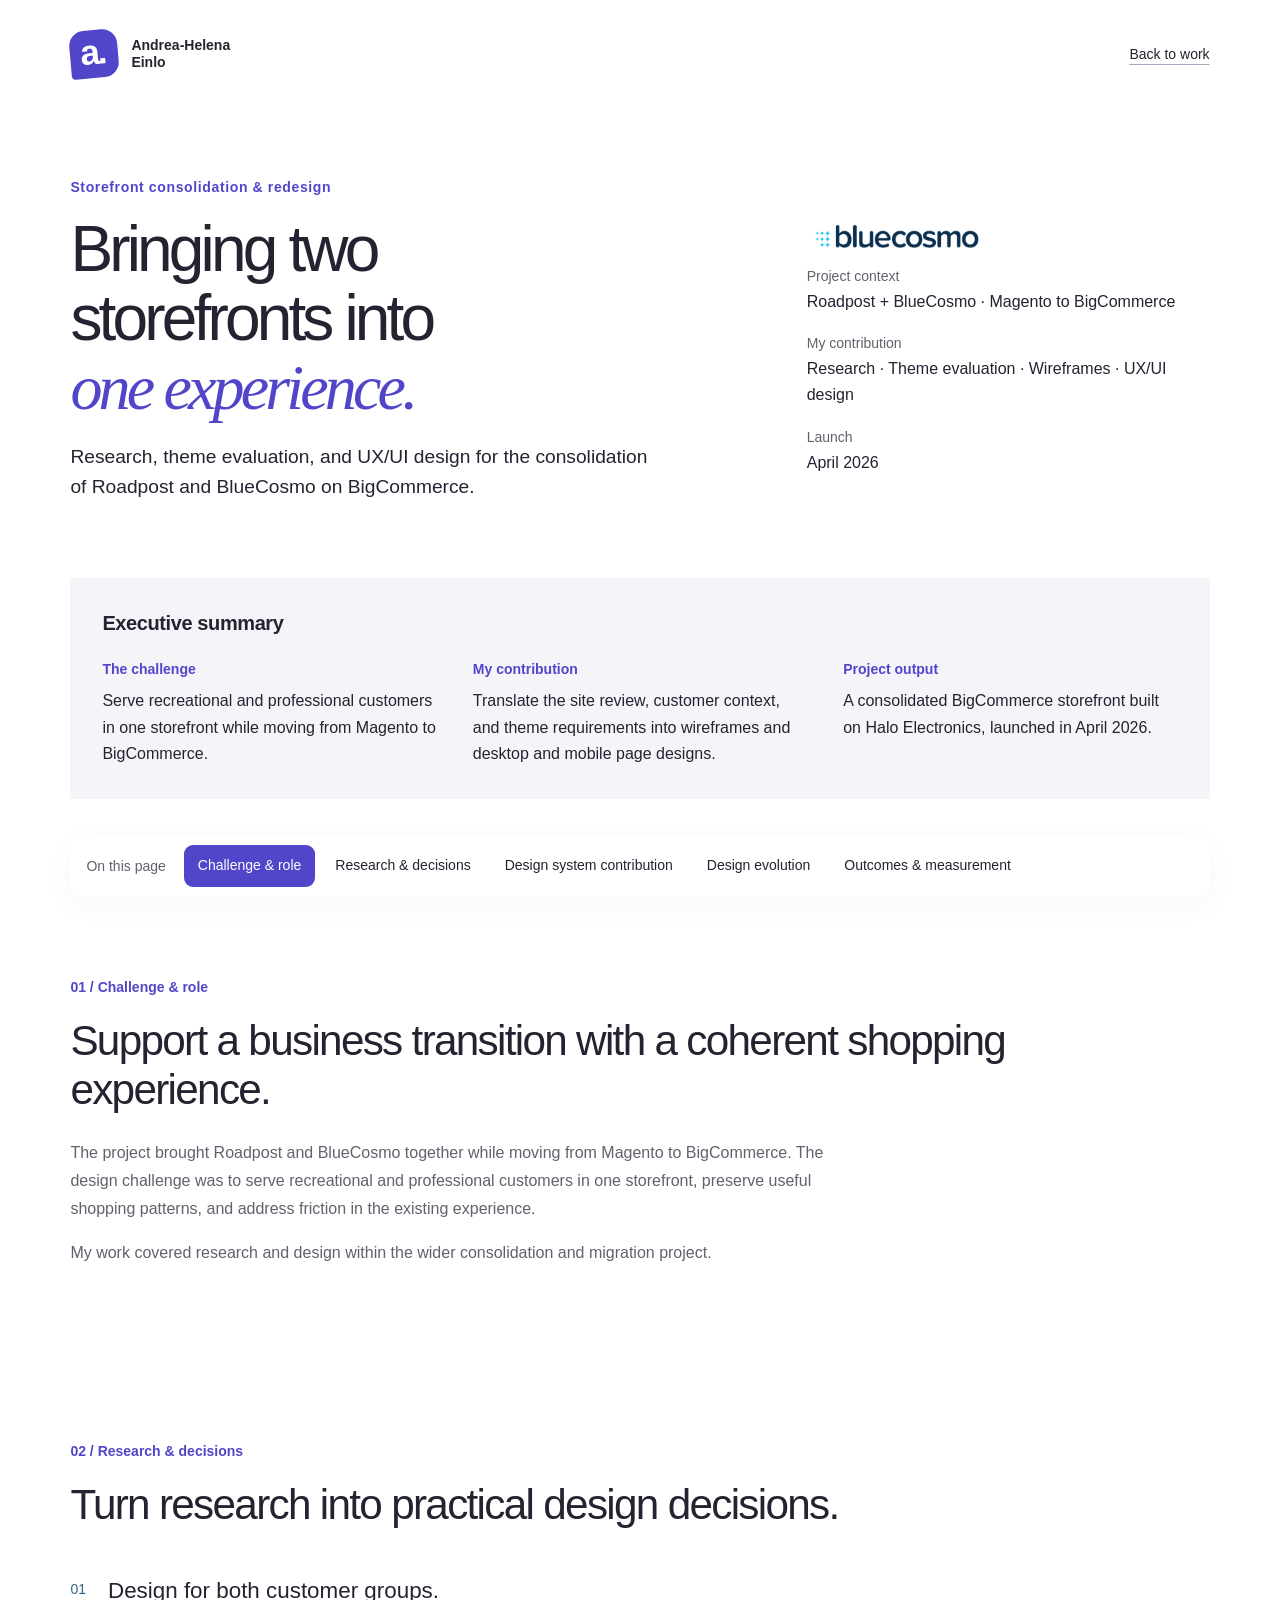
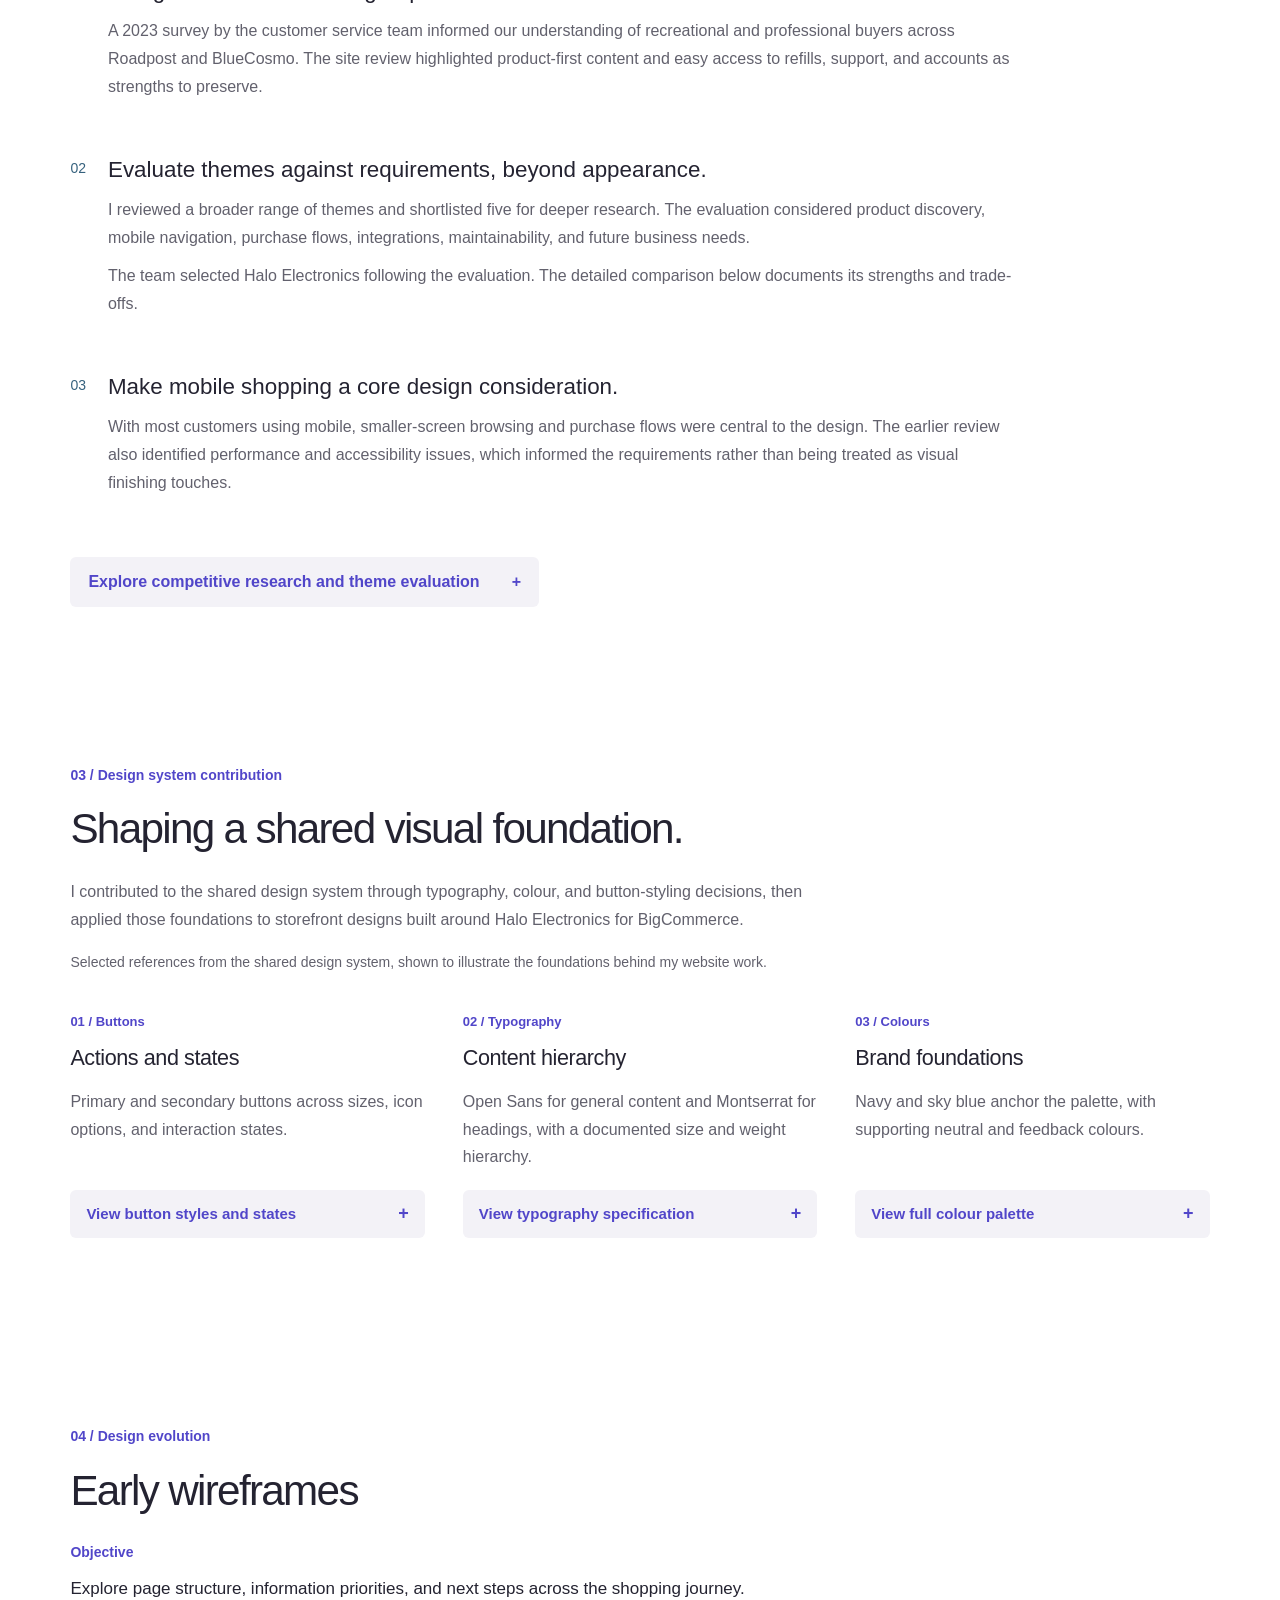
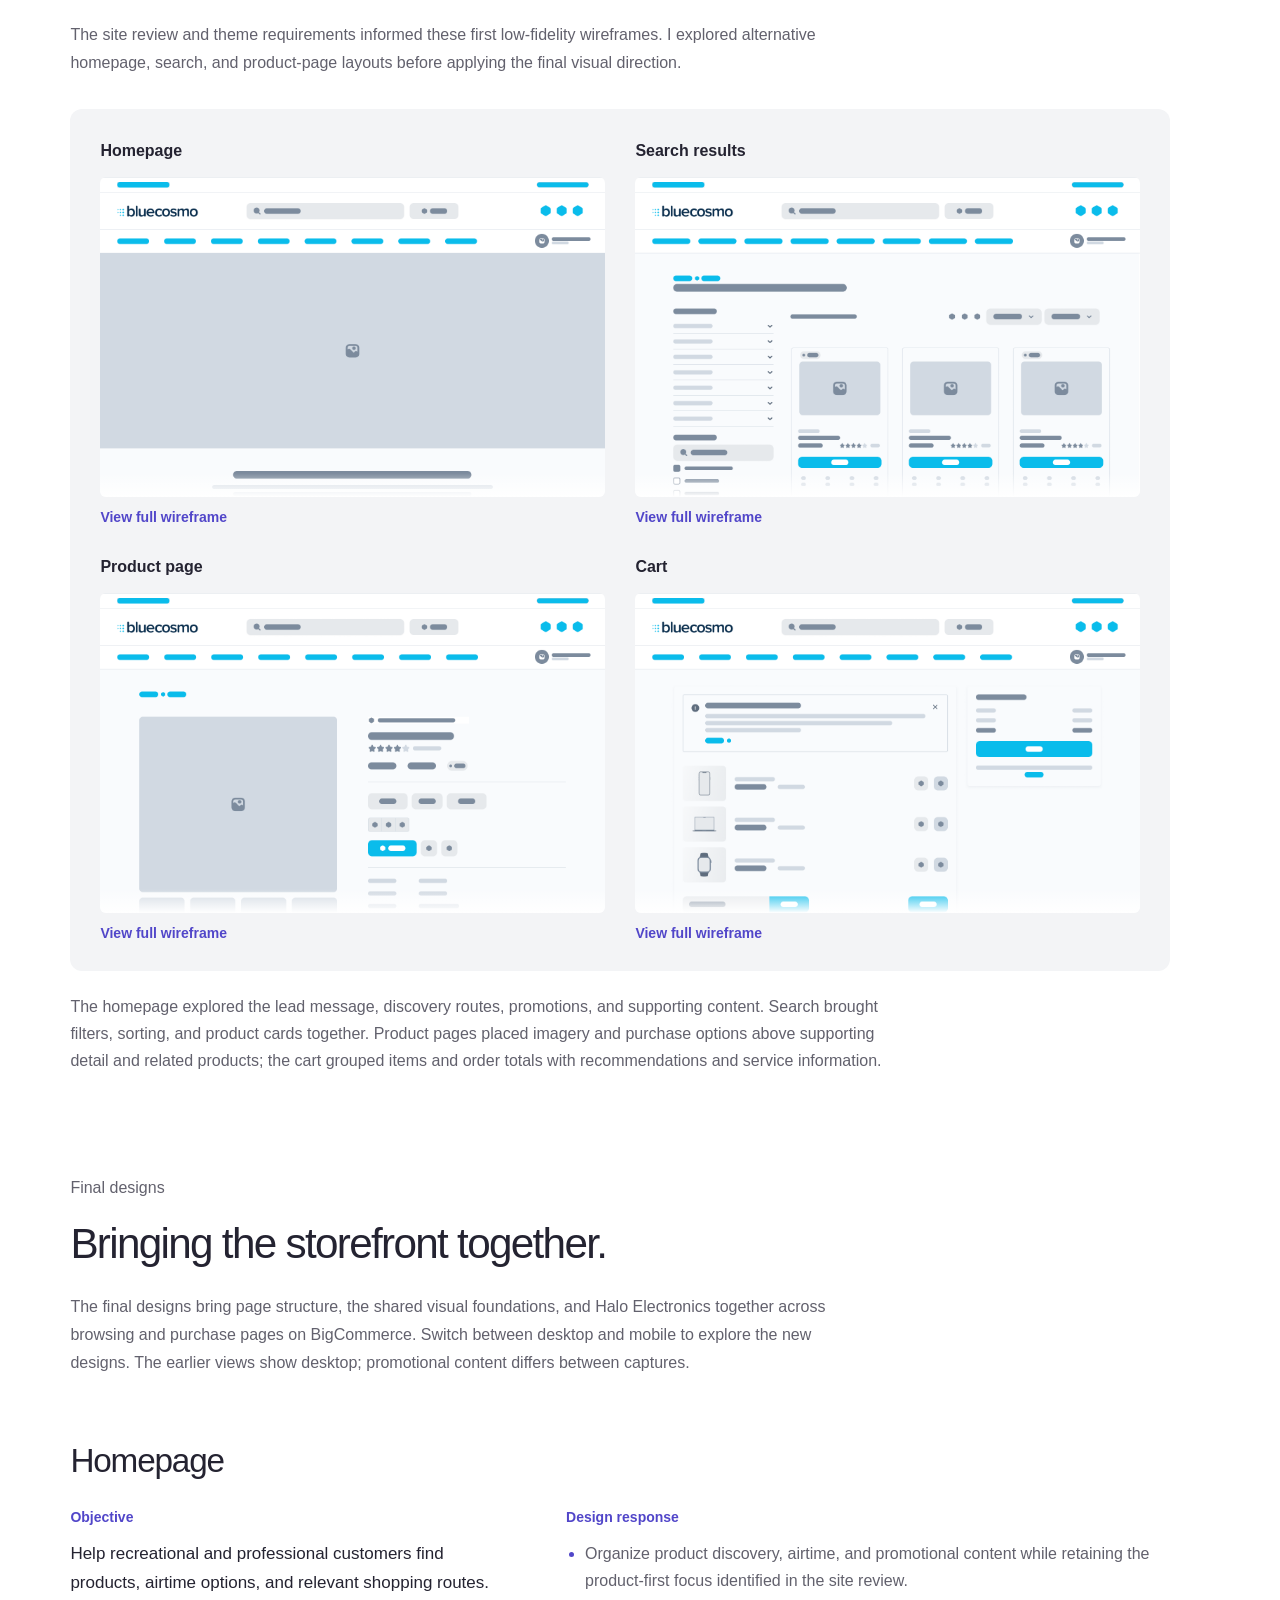
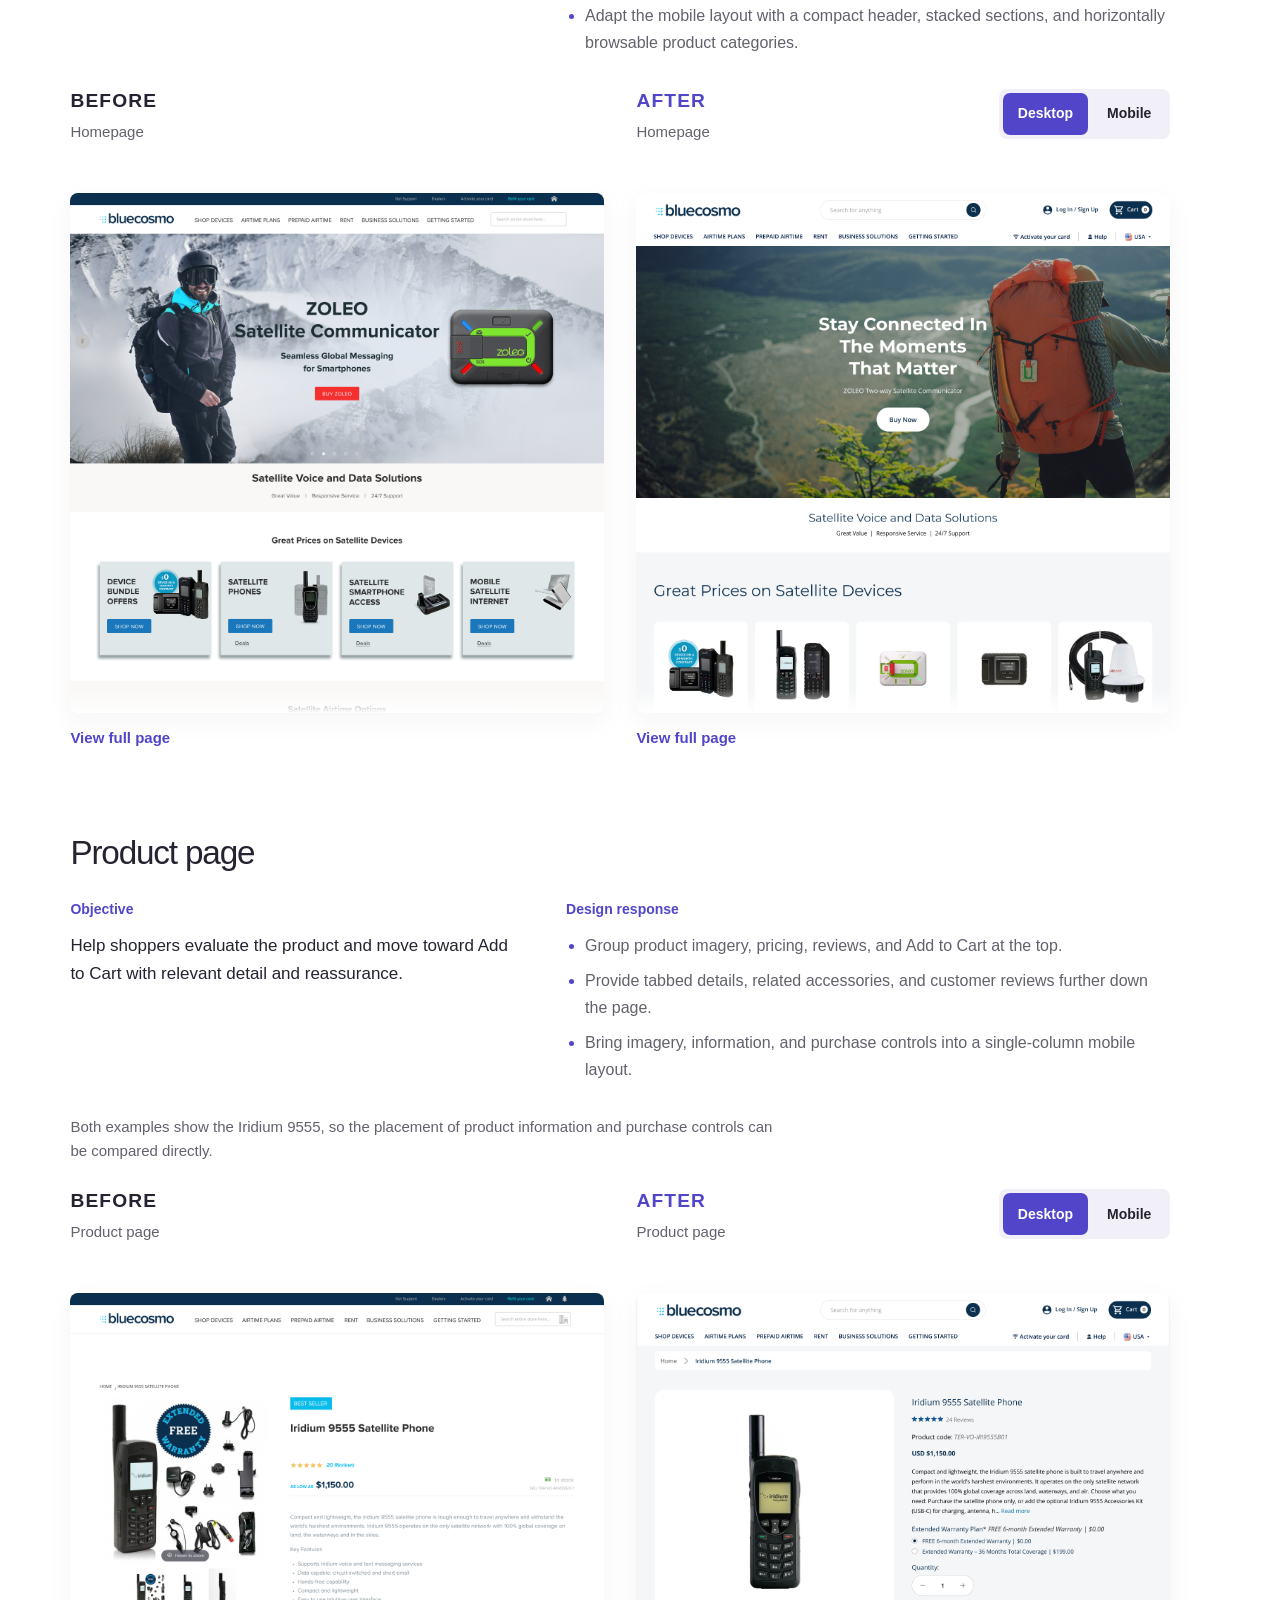
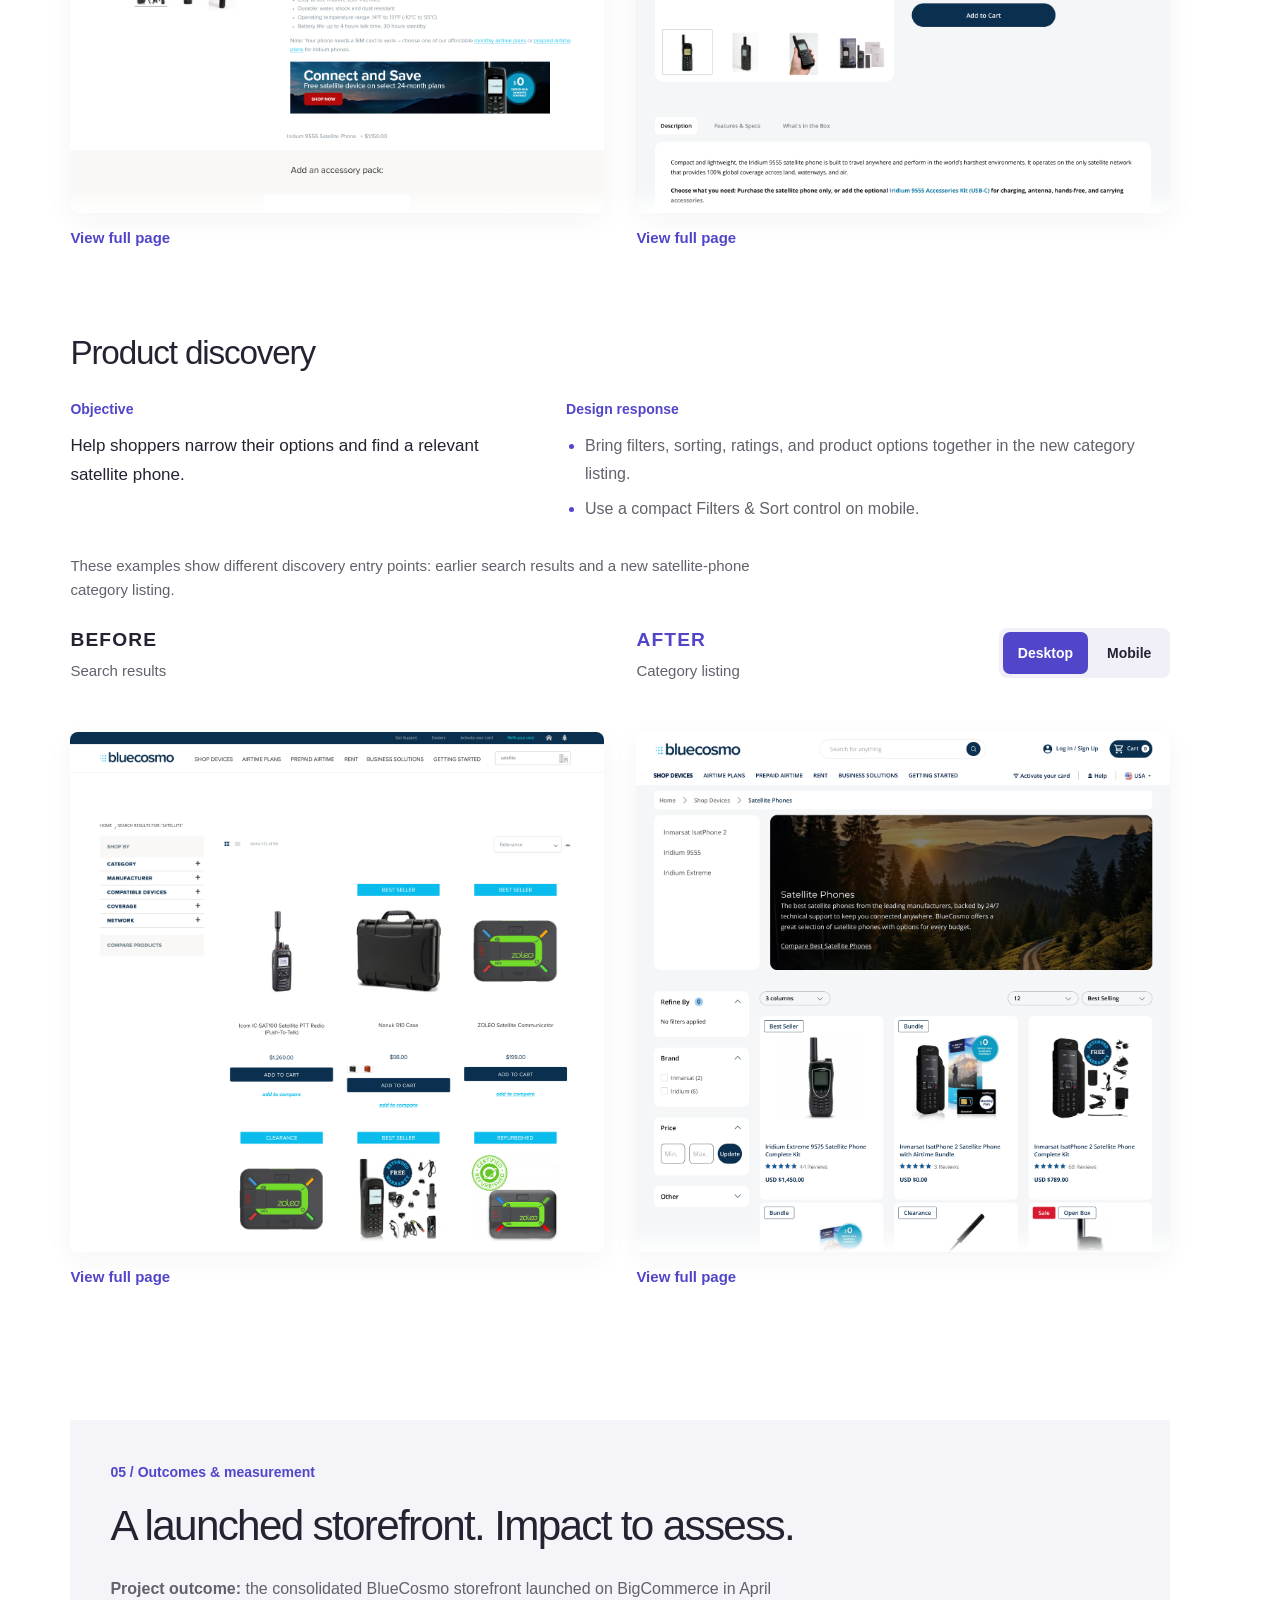
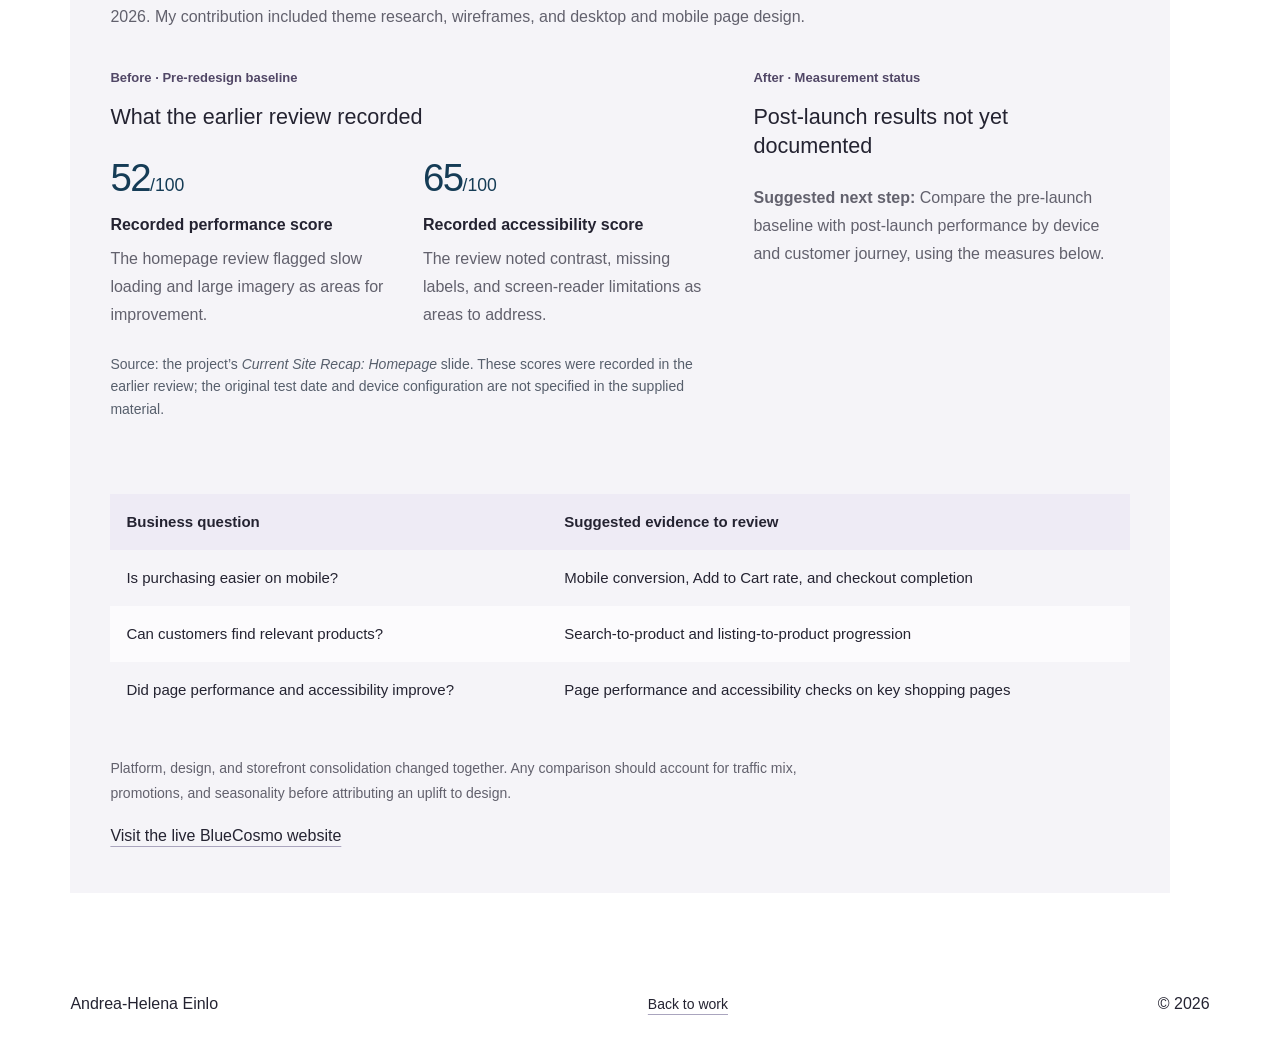
==== commit fb74bef1: "Add files via upload" ====
--- a/bluecosmo.html
+++ b/bluecosmo.html
@@ -1,2 +1,2 @@
 <!doctype html>
-<html lang="en"><head><meta charset="utf-8"><meta name="viewport" content="width=device-width, initial-scale=1"><title>BlueCosmo  ·  Andrea-Helena Einlo</title><meta name="description" content="BlueCosmo platform transition and website redesign: theme research and design during the move from Magento to BigCommerce."><link rel="stylesheet" href="styles.css?v=20261002"><link rel="icon" href="favicon.svg"></head><body><a class="skip-link" href="#case-main">Skip to content</a><div class="page-shell"><header class="site-header"><a class="identity" href="index.html"><span class="monogram">a.</span><span>Andrea-Helena<br>Einlo</span></a><a class="text-link" href="index.html#work">Back to work</a></header><main id="case-main"><section class="case-hero"><div><span class="hello-sticker">Storefront consolidation &amp; redesign</span><h1>Bringing two<br>storefronts into<br><span>one experience.</span></h1><p class="case-lead">Research, theme evaluation, and UX/UI design for the consolidation of Roadpost and BlueCosmo on BigCommerce.</p></div><div class="case-intro bc-intro"><img class="bc-logo" src="assets/bluecosmo-logo.webp" alt="BlueCosmo"><dl><dt>Project context</dt><dd>Roadpost + BlueCosmo · Magento to BigCommerce</dd><dt>My contribution</dt><dd>Research · Theme evaluation · Wireframes · UX/UI design</dd><dt>Launch</dt><dd>April 2026</dd></dl></div></section><section class="case-overview" aria-labelledby="executive-summary-title"><h2 id="executive-summary-title">Executive summary</h2><div class="executive-summary"><div><h3>The challenge</h3><p>Serve recreational and professional customers in one storefront while moving from Magento to BigCommerce.</p></div><div><h3>My contribution</h3><p>Translate the site review, customer context, and theme requirements into wireframes and desktop and mobile page designs.</p></div><div><h3>Project output</h3><p>A consolidated BigCommerce storefront built on Halo Electronics, launched in April 2026.</p></div></div></section><nav class="project-index case-nav" aria-label="On this page"><span class="case-nav-label">On this page</span><div class="case-nav-links"><a href="#context" aria-current="location">Challenge &amp; role</a><a href="#design">Research &amp; decisions</a><a href="#design-system">Design system contribution</a><a href="#before-after">Design evolution</a><a href="#measurement">Outcomes &amp; measurement</a></div></nav><section id="context" class="case-section"><p class="eyebrow">01 / Challenge &amp; role</p><h2>Support a business transition with a coherent shopping experience.</h2><p class="section-intro">The project brought Roadpost and BlueCosmo together while moving from Magento to BigCommerce. The design challenge was to serve recreational and professional customers in one storefront, preserve useful shopping patterns, and address friction in the existing experience.</p><p class="role-context">My work covered research and design within the wider consolidation and migration project.</p></section><section id="design" class="case-section"><p class="eyebrow">02 / Research &amp; decisions</p><h2>Turn research into practical design decisions.</h2><div class="decision-list"><article><span class="decision-number">01</span><div><h3>Design for both customer groups.</h3><p>A 2023 survey by the customer service team informed our understanding of recreational and professional buyers across Roadpost and BlueCosmo. The site review highlighted product-first content and easy access to refills, support, and accounts as strengths to preserve.</p></div></article><article><span class="decision-number">02</span><div><h3>Evaluate themes against requirements, beyond appearance.</h3><p>I reviewed a broader range of themes and shortlisted five for deeper research. The evaluation considered product discovery, mobile navigation, purchase flows, integrations, maintainability, and future business needs.</p><p>The team selected Halo Electronics following the evaluation. The detailed comparison below documents its strengths and trade-offs.</p></div></article><article><span class="decision-number">03</span><div><h3>Make mobile shopping a core design consideration.</h3><p>With most customers using mobile, smaller-screen browsing and purchase flows were central to the design. The earlier review also identified performance and accessibility issues, which informed the requirements rather than being treated as visual finishing touches.</p></div></article></div><details class="research-detail"><summary>Explore competitive research and theme evaluation</summary><h4>Competitive UX comparison</h4><p>I compared four satellite-commerce websites to review navigation, product discovery, purchase flows, and mobile usability. The analysis documented strengths and opportunities alongside the existing-site review and theme evaluation.</p><p>The comparison covered Satellite Phone Store, Canada Satellite, SatPhoneStore, and Outfitter Satellite. It also reviewed product information, ratings and reviews, calls to action, help content, checkout, and accessibility considerations.</p><p class="evidence-source">Source: Andrea-Helena Einlo, <cite>Competitor Analysis for UX Design</cite>, prepared for BlueCosmo.</p><h4>Theme evaluation</h4><p>The five shortlisted themes were Camden B2B, Beautify, Halo Electronics, Nebula, and Vault. The comparison covered navigation, filtering, image zoom, stock status, checkout, integrations, and SEO/accessibility support.</p><div class="theme-columns"><div><h4>What the site review identified</h4><ul><li>Missing quick-view and quick-add options in listings</li><li>Long product-page scrolling and purchase actions moving out of view</li><li>Performance, contrast, and labelling issues</li></ul></div><div><h4>Halo Electronics trade-offs at selection</h4><ul><li>Extra customization for B2B features</li><li>Product comparisons that did not persist between pages</li><li>An additional service cost for a global notice</li></ul></div></div><div class="retained-research"><h4>Customer context and strengths to retain</h4><p>The survey highlighted differences in personal versus work use and buying frequency. Clean layouts, strong imagery, and clear calls to action were additional strengths identified in the site review.</p><h4>Launch requirements</h4><p>The requirements included a flexible homepage, improved product discovery, clear pricing and stock information, cross-sell opportunities, responsive layouts, and a streamlined checkout. Brand consistency, maintainability, integrations, scalability, SEO, and accessibility informed the evaluation.</p><h4>Halo Electronics design strengths</h4><p>The evaluation highlighted a professional layout, extensive theme customization, and flexible product-page layouts as strengths.</p><h4>Mobile layout decisions</h4><p>The final homepage uses a compact header, stacked sections, and horizontally browsable product categories. The product view brings imagery, information, and purchase controls into a single-column layout.</p></div><p>These were project research findings and requirements. They do not establish that every issue was resolved or every feature shipped.</p></details></section><section id="design-system" class="case-section"><p class="eyebrow">03 / Design system contribution</p><h2>Shaping a shared visual foundation.</h2><p class="section-intro">I contributed to the shared design system through typography, colour, and button-styling decisions, then applied those foundations to storefront designs built around Halo Electronics for BigCommerce.</p><p class="system-source">Selected references from the shared design system, shown to illustrate the foundations behind my website work.</p><div class="system-cards"><article class="system-card"><p class="eyebrow">01 / Buttons</p><h3>Actions and states</h3><div class="system-card-copy"><p>Primary and secondary buttons across sizes, icon options, and interaction states.</p></div><details class="system-spec"><summary>View button styles and states</summary><button class="view-shot" type="button" data-image="assets/bc-system-buttons.png" data-caption="BlueCosmo design system · Button styling" aria-label="View BlueCosmo design system · Button styling"><img src="assets/bc-system-buttons.png" alt="BlueCosmo design system: Primary and secondary buttons across sizes, icon options, and interaction states." loading="lazy"><span class="shot-link">View full specification</span></button></details></article><article class="system-card"><p class="eyebrow">02 / Typography</p><h3>Content hierarchy</h3><div class="system-card-copy"><p>Open Sans for general content and Montserrat for headings, with a documented size and weight hierarchy.</p></div><details class="system-spec"><summary>View typography specification</summary><button class="view-shot" type="button" data-image="assets/bc-system-type.png" data-caption="BlueCosmo design system · Typography" aria-label="View BlueCosmo design system · Typography"><img src="assets/bc-system-type.png" alt="BlueCosmo design system: Open Sans for general content and Montserrat for headings, with a documented size and weight hierarchy." loading="lazy"><span class="shot-link">View full specification</span></button></details></article><article class="system-card"><p class="eyebrow">03 / Colours</p><h3>Brand foundations</h3><div class="system-card-copy"><p>Navy and sky blue anchor the palette, with supporting neutral and feedback colours.</p></div><details class="system-spec"><summary>View full colour palette</summary><button class="view-shot" type="button" data-image="assets/bc-system-colours.png" data-caption="BlueCosmo design system · Colour foundations" aria-label="View BlueCosmo design system · Colour foundations"><img src="assets/bc-system-colours.png" alt="BlueCosmo design system: Navy and sky blue anchor the palette, with supporting neutral and feedback colours." loading="lazy"><span class="shot-link">View full specification</span></button></details></article></div></section><section id="before-after" class="case-section"><p class="eyebrow">04 / Design evolution</p><div id="wireframes"><p class="wireframe-label">Early wireframes</p><h2>How the structure took shape.</h2><p class="section-intro">The site review and theme requirements informed my first low-fidelity wireframes for the homepage, search results, product details, and cart. I explored alternative homepage, search, and product-page layouts before applying the final visual direction. These selected examples show the early structure for review.</p><div class="comparison-grid wireframe-grid"><figure class="wireframe-step"><figcaption><span class="wire-step-number">01 / Arrive</span><h3>Homepage</h3><p class="wire-goal">Introduce the storefront and its main routes.</p><p class="wire-caption">Explore the content hierarchy: a lead message, product discovery, promotional sections, and supporting information.</p><span class="wire-stage">Low-fidelity exploration</span></figcaption><button class="view-shot" type="button" data-image="assets/bc-wireframe-home.webp" data-caption="Early wireframe · Homepage" aria-label="View Early wireframe · Homepage"><div class="case-shot"><img src="assets/bc-wireframe-home.webp" width="1440" height="3313" style="--preview-width:720px" alt="Early wireframe · Homepage" loading="lazy"></div><span class="shot-link">View full wireframe</span></button></figure><figure class="wireframe-step"><figcaption><span class="wire-step-number">02 / Discover</span><h3>Search results</h3><p class="wire-goal">Help visitors browse and narrow their options.</p><p class="wire-caption">Explore a product grid alongside filtering and sorting, with repeated product cards supporting browsing and comparison.</p><span class="wire-stage">Low-fidelity exploration</span></figcaption><button class="view-shot" type="button" data-image="assets/bc-wireframe-search.webp" data-caption="Early wireframe · Search results" aria-label="View Early wireframe · Search results"><div class="case-shot"><img src="assets/bc-wireframe-search.webp" width="1440" height="3945" style="--preview-width:720px" alt="Early wireframe · Search results" loading="lazy"></div><span class="shot-link">View full wireframe</span></button></figure><figure class="wireframe-step"><figcaption><span class="wire-step-number">03 / Evaluate</span><h3>Product page</h3><p class="wire-goal">Bring product information and purchase options together.</p><p class="wire-caption">Explore imagery and purchase controls near the top, with supporting detail and related products below.</p><span class="wire-stage">Low-fidelity exploration</span></figcaption><button class="view-shot" type="button" data-image="assets/bc-wireframe-product.webp" data-caption="Early wireframe · Product page" aria-label="View Early wireframe · Product page"><div class="case-shot"><img src="assets/bc-wireframe-product.webp" width="1440" height="3494" style="--preview-width:720px" alt="Early wireframe · Product page" loading="lazy"></div><span class="shot-link">View full wireframe</span></button></figure><figure class="wireframe-step"><figcaption><span class="wire-step-number">04 / Review</span><h3>Cart</h3><p class="wire-goal">Make the order and next step clear.</p><p class="wire-caption">Group cart items and the order summary, with supporting recommendations and service information further down the page.</p><span class="wire-stage">Low-fidelity exploration</span></figcaption><button class="view-shot" type="button" data-image="assets/bc-wireframe-cart.webp" data-caption="Early wireframe · Cart" aria-label="View Early wireframe · Cart"><div class="case-shot"><img src="assets/bc-wireframe-cart.webp" width="1440" height="2758" style="--preview-width:720px" alt="Early wireframe · Cart" loading="lazy"></div><span class="shot-link">View full wireframe</span></button></figure></div></div><div class="final-experience"><p class="eyebrow">Final designs</p><h2>Bringing the storefront together.</h2><p class="section-intro">The final designs bring page structure, the shared visual foundations, and Halo Electronics together across browsing and purchase pages on BigCommerce. Switch between desktop and mobile to explore the new designs. The earlier views show desktop; promotional content differs between captures.</p><div class="comparison-heading"><span class="hello-sticker">Homepage</span><h3>Connect product discovery, airtime, and promotions.</h3><p>The redesign carries product discovery, airtime options, and promotional content into a new page structure, while retaining the product-first focus identified in the site review.</p></div><div class="comparison-grid page-comparison"><figure class="comparison-before"><figcaption class="comparison-header"><div class="comparison-caption"><span class="comparison-state before">BEFORE</span><span class="comparison-page" data-preview-title="">Homepage</span></div></figcaption><button class="view-shot" type="button" data-image="assets/bc-before-home.webp" data-caption="Before · Homepage" aria-label="View Before · Homepage"><div class="case-shot"><img src="assets/bc-before-home.webp" width="1440" height="3303" style="--preview-width:720.0px" alt="Before · Homepage" loading="lazy"></div><span class="shot-link">View full page</span></button></figure><figure class="device-preview comparison-after" data-device-preview><figcaption class="comparison-header"><div class="comparison-caption"><span class="comparison-state after">AFTER</span><span class="comparison-page" data-preview-title="">Homepage</span></div><div class="device-switch" role="group" aria-label="Homepage device view"><button type="button" aria-pressed="true" data-device="desktop" data-src="assets/bc-after-home.webp" data-caption="After · Homepage · Desktop" data-title="Homepage">Desktop</button><button type="button" aria-pressed="false" data-device="mobile" data-src="assets/bc-after-mobile-v2.webp" data-caption="After · Homepage · Mobile" data-title="Homepage">Mobile</button></div></figcaption><button class="view-shot" type="button" data-image="assets/bc-after-home.webp" data-caption="After · Homepage · Desktop" aria-label="View After · Homepage · Desktop"><div class="case-shot"><img src="assets/bc-after-home.webp" width="1512" height="6671" style="--preview-width:756.0px" alt="After · Homepage · Desktop" loading="lazy"></div><span class="shot-link">View full page</span></button></figure></div><div class="comparison-heading"><span class="hello-sticker">Product page</span><h3>Support the purchase decision.</h3><p>The new page groups product imagery, pricing, reviews, and Add to Cart at the top. Tabbed detail, related accessories, and customer reviews support the purchase decision further down. Both examples show the Iridium 9555, making it easier to compare the placement of product details and purchase controls.</p></div><div class="comparison-grid page-comparison"><figure class="comparison-before"><figcaption class="comparison-header"><div class="comparison-caption"><span class="comparison-state before">BEFORE</span><span class="comparison-page" data-preview-title="">Product page</span></div></figcaption><button class="view-shot" type="button" data-image="assets/bc-before-product.webp" data-caption="Before · Product page" aria-label="View Before · Product page"><div class="case-shot"><img src="assets/bc-before-product.webp" width="1440" height="7223" style="--preview-width:720.0px" alt="Before · Product page" loading="lazy"></div><span class="shot-link">View full page</span></button></figure><figure class="device-preview comparison-after" data-device-preview><figcaption class="comparison-header"><div class="comparison-caption"><span class="comparison-state after">AFTER</span><span class="comparison-page" data-preview-title="">Product page</span></div><div class="device-switch" role="group" aria-label="Product page device view"><button type="button" aria-pressed="true" data-device="desktop" data-src="assets/bc-after-iridium-desktop.png" data-caption="After · Product page · Desktop" data-title="Product page">Desktop</button><button type="button" aria-pressed="false" data-device="mobile" data-src="assets/bc-after-iridium-mobile.png" data-caption="After · Product page · Mobile" data-title="Product page">Mobile</button></div></figcaption><button class="view-shot" type="button" data-image="assets/bc-after-iridium-desktop.png" data-caption="After · Product page · Desktop" aria-label="View After · Product page · Desktop"><div class="case-shot"><img src="assets/bc-after-iridium-desktop.png" width="1520" height="6732" style="--preview-width:760.0px" alt="After · Product page · Desktop" loading="lazy"></div><span class="shot-link">View full page</span></button></figure></div><div class="comparison-heading"><span class="hello-sticker">Product discovery</span><h3>Search and category browsing.</h3><p>These examples compare two product-discovery entry points: earlier search results and a new satellite-phone category listing. The category design brings filters, sorting, ratings, and product options together, with a compact Filters &amp; Sort control on mobile.</p></div><div class="comparison-grid page-comparison"><figure class="comparison-before"><figcaption class="comparison-header"><div class="comparison-caption"><span class="comparison-state before">BEFORE</span><span class="comparison-page" data-preview-title="">Search results</span></div></figcaption><button class="view-shot" type="button" data-image="assets/bc-before-search.webp" data-caption="Before · Search results" aria-label="View Before · Search results"><div class="case-shot"><img src="assets/bc-before-search.webp" width="1440" height="3717" style="--preview-width:720.0px" alt="Before · Search results" loading="lazy"></div><span class="shot-link">View full page</span></button></figure><figure class="device-preview comparison-after" data-device-preview><figcaption class="comparison-header"><div class="comparison-caption"><span class="comparison-state after">AFTER</span><span class="comparison-page" data-preview-title="">Category listing</span></div><div class="device-switch" role="group" aria-label="Category listing device view"><button type="button" aria-pressed="true" data-device="desktop" data-src="assets/bc-category-desktop.png" data-caption="After · Category listing · Desktop" data-title="Category listing">Desktop</button><button type="button" aria-pressed="false" data-device="mobile" data-src="assets/bc-category-mobile.png" data-caption="After · Category listing · Mobile" data-title="Category listing">Mobile</button></div></figcaption><button class="view-shot" type="button" data-image="assets/bc-category-desktop.png" data-caption="After · Category listing · Desktop" aria-label="View After · Category listing · Desktop"><div class="case-shot"><img src="assets/bc-category-desktop.png" width="1512" height="3769" style="--preview-width:756.0px" alt="After · Category listing · Desktop" loading="lazy"></div><span class="shot-link">View full page</span></button></figure></div></div></section><section id="measurement" class="case-closing"><p class="eyebrow">05 / Outcomes &amp; measurement</p><h2>A launched storefront. Impact to assess.</h2><p><strong>Project outcome:</strong> the consolidated BlueCosmo storefront launched on BigCommerce in April 2026. My contribution included theme research, wireframes, and desktop and mobile page design.</p><div class="measurement-comparison"><aside class="baseline-evidence" aria-labelledby="bc-baseline"><p class="eyebrow">Before · Pre-redesign baseline</p><h3 id="bc-baseline">What the earlier review recorded</h3><div class="baseline-grid"><div><span class="baseline-value">52<span>/100</span></span><h4>Recorded performance score</h4><p>The homepage review flagged slow loading and large imagery as areas for improvement.</p></div><div><span class="baseline-value">65<span>/100</span></span><h4>Recorded accessibility score</h4><p>The review noted contrast, missing labels, and screen-reader limitations as areas to address.</p></div></div><p class="evidence-source">Source: the project’s <cite>Current Site Recap: Homepage</cite> slide. These scores were recorded in the earlier review; the original test date and device configuration are not specified in the supplied material.</p></aside><aside class="measurement-followup" aria-labelledby="postlaunch-status"><p class="eyebrow">After · Measurement status</p><h3 id="postlaunch-status">Post-launch results not yet documented</h3><p><strong>Suggested next step:</strong> Compare the pre-launch baseline with post-launch performance by device and customer journey, using the measures below.</p></aside></div><div class="metric-table-wrap"><table class="metric-table"><thead><tr><th>Business question</th><th>Suggested evidence to review</th></tr></thead><tbody><tr><td>Is purchasing easier on mobile?</td><td>Mobile conversion, Add to Cart rate, and checkout completion</td></tr><tr><td>Can customers find relevant products?</td><td>Search-to-product and listing-to-product progression</td></tr><tr><td>Did page performance and accessibility improve?</td><td>Page performance and accessibility checks on key shopping pages</td></tr></tbody></table></div><p class="outcome-note">Platform, design, and storefront consolidation changed together. Any comparison should account for traffic mix, promotions, and seasonality before attributing an uplift to design.</p><a class="text-link" href="https://www.bluecosmo.com/" target="_blank" rel="noopener">Visit the live BlueCosmo website</a></section></main><footer class="site-footer"><span>Andrea-Helena Einlo</span><a class="text-link" href="index.html#work">Back to work</a><span>© 2026</span></footer></div><dialog class="screen-viewer" id="screen-viewer" aria-labelledby="viewer-caption"><div class="viewer-toolbar"><h2 id="viewer-caption">Page preview</h2><div class="viewer-actions"><button type="button" id="viewer-prev" aria-label="Previous screenshot">Previous</button><button type="button" id="viewer-next" aria-label="Next screenshot">Next</button><label>Zoom <select id="viewer-zoom"><option value="1">100% · Original</option><option value="1.5">150%</option><option value="2">200%</option><option value="fit">Fit width</option></select></label><button type="button" id="viewer-close">Close ×</button></div></div><div class="viewer-scroll" tabindex="0" aria-label="Scrollable page preview"><img id="viewer-image" alt=""></div></dialog><script src="device-switch.js?v=20261002-labels"></script><script src="viewer.js?v=20261002-scroll-reset"></script></body></html>
+<html lang="en"><head><meta charset="utf-8"><meta name="viewport" content="width=device-width, initial-scale=1"><title>BlueCosmo  ·  Andrea-Helena Einlo</title><meta name="description" content="BlueCosmo platform transition and website redesign: theme research and design during the move from Magento to BigCommerce."><link rel="stylesheet" href="styles.css?v=20261003-open-layout"><link rel="icon" href="favicon.svg"></head><body><a class="skip-link" href="#case-main">Skip to content</a><div class="page-shell"><header class="site-header"><a class="identity" href="index.html"><span class="monogram">a.</span><span>Andrea-Helena<br>Einlo</span></a><a class="text-link" href="index.html#work">Back to work</a></header><main id="case-main"><section class="case-hero"><div><span class="hello-sticker">Storefront consolidation &amp; redesign</span><h1>Bringing two<br>storefronts into<br><span>one experience.</span></h1><p class="case-lead">Research, theme evaluation, and UX/UI design for the consolidation of Roadpost and BlueCosmo on BigCommerce.</p></div><div class="case-intro bc-intro"><img class="bc-logo" src="assets/bluecosmo-logo.webp" alt="BlueCosmo"><dl><dt>Project context</dt><dd>Roadpost + BlueCosmo · Magento to BigCommerce</dd><dt>My contribution</dt><dd>Research · Theme evaluation · Wireframes · UX/UI design</dd><dt>Launch</dt><dd>April 2026</dd></dl></div></section><section class="case-overview" aria-labelledby="executive-summary-title"><h2 id="executive-summary-title">Executive summary</h2><div class="executive-summary"><div><h3>The challenge</h3><p>Serve recreational and professional customers in one storefront while moving from Magento to BigCommerce.</p></div><div><h3>My contribution</h3><p>Translate the site review, customer context, and theme requirements into wireframes and desktop and mobile page designs.</p></div><div><h3>Project output</h3><p>A consolidated BigCommerce storefront built on Halo Electronics, launched in April 2026.</p></div></div></section><nav class="project-index case-nav" aria-label="On this page"><span class="case-nav-label">On this page</span><div class="case-nav-links"><a href="#context" aria-current="location">Challenge &amp; role</a><a href="#design">Research &amp; decisions</a><a href="#design-system">Design system contribution</a><a href="#before-after">Design evolution</a><a href="#measurement">Outcomes &amp; measurement</a></div></nav><section id="context" class="case-section"><p class="eyebrow">01 / Challenge &amp; role</p><h2>Support a business transition with a coherent shopping experience.</h2><p class="section-intro">The project brought Roadpost and BlueCosmo together while moving from Magento to BigCommerce. The design challenge was to serve recreational and professional customers in one storefront, preserve useful shopping patterns, and address friction in the existing experience.</p><p class="role-context">My work covered research and design within the wider consolidation and migration project.</p></section><section id="design" class="case-section"><p class="eyebrow">02 / Research &amp; decisions</p><h2>Turn research into practical design decisions.</h2><div class="decision-list"><article><span class="decision-number">01</span><div><h3>Design for both customer groups.</h3><p>A 2023 survey by the customer service team informed our understanding of recreational and professional buyers across Roadpost and BlueCosmo. The site review highlighted product-first content and easy access to refills, support, and accounts as strengths to preserve.</p></div></article><article><span class="decision-number">02</span><div><h3>Evaluate themes against requirements, beyond appearance.</h3><p>I reviewed a broader range of themes and shortlisted five for deeper research. The evaluation considered product discovery, mobile navigation, purchase flows, integrations, maintainability, and future business needs.</p><p>The team selected Halo Electronics following the evaluation. The detailed comparison below documents its strengths and trade-offs.</p></div></article><article><span class="decision-number">03</span><div><h3>Make mobile shopping a core design consideration.</h3><p>With most customers using mobile, smaller-screen browsing and purchase flows were central to the design. The earlier review also identified performance and accessibility issues, which informed the requirements rather than being treated as visual finishing touches.</p></div></article></div><details class="research-detail"><summary>Explore competitive research and theme evaluation</summary><h4>Competitive UX comparison</h4><p>I compared four satellite-commerce websites to review navigation, product discovery, purchase flows, and mobile usability. The analysis documented strengths and opportunities alongside the existing-site review and theme evaluation.</p><p>The comparison covered Satellite Phone Store, Canada Satellite, SatPhoneStore, and Outfitter Satellite. It also reviewed product information, ratings and reviews, calls to action, help content, checkout, and accessibility considerations.</p><p class="evidence-source">Source: Andrea-Helena Einlo, <cite>Competitor Analysis for UX Design</cite>, prepared for BlueCosmo.</p><h4>Theme evaluation</h4><p>The five shortlisted themes were Camden B2B, Beautify, Halo Electronics, Nebula, and Vault. The comparison covered navigation, filtering, image zoom, stock status, checkout, integrations, and SEO/accessibility support.</p><div class="theme-columns"><div><h4>What the site review identified</h4><ul><li>Missing quick-view and quick-add options in listings</li><li>Long product-page scrolling and purchase actions moving out of view</li><li>Performance, contrast, and labelling issues</li></ul></div><div><h4>Halo Electronics trade-offs at selection</h4><ul><li>Extra customization for B2B features</li><li>Product comparisons that did not persist between pages</li><li>An additional service cost for a global notice</li></ul></div></div><div class="retained-research"><h4>Customer context and strengths to retain</h4><p>The survey highlighted differences in personal versus work use and buying frequency. Clean layouts, strong imagery, and clear calls to action were additional strengths identified in the site review.</p><h4>Launch requirements</h4><p>The requirements included a flexible homepage, improved product discovery, clear pricing and stock information, cross-sell opportunities, responsive layouts, and a streamlined checkout. Brand consistency, maintainability, integrations, scalability, SEO, and accessibility informed the evaluation.</p><h4>Halo Electronics design strengths</h4><p>The evaluation highlighted a professional layout, extensive theme customization, and flexible product-page layouts as strengths.</p></div><p>These were project research findings and requirements. They do not establish that every issue was resolved or every feature shipped.</p></details></section><section id="design-system" class="case-section"><p class="eyebrow">03 / Design system contribution</p><h2>Shaping a shared visual foundation.</h2><p class="section-intro">I contributed to the shared design system through typography, colour, and button-styling decisions, then applied those foundations to storefront designs built around Halo Electronics for BigCommerce.</p><p class="system-source">Selected references from the shared design system, shown to illustrate the foundations behind my website work.</p><div class="system-cards"><article class="system-card"><p class="eyebrow">01 / Buttons</p><h3>Actions and states</h3><div class="system-card-copy"><p>Primary and secondary buttons across sizes, icon options, and interaction states.</p></div><details class="system-spec"><summary>View button styles and states</summary><button class="view-shot" type="button" data-image="assets/bc-system-buttons.png" data-caption="BlueCosmo design system · Button styling" aria-label="View BlueCosmo design system · Button styling"><img src="assets/bc-system-buttons.png" alt="BlueCosmo design system: Primary and secondary buttons across sizes, icon options, and interaction states." loading="lazy"><span class="shot-link">View full specification</span></button></details></article><article class="system-card"><p class="eyebrow">02 / Typography</p><h3>Content hierarchy</h3><div class="system-card-copy"><p>Open Sans for general content and Montserrat for headings, with a documented size and weight hierarchy.</p></div><details class="system-spec"><summary>View typography specification</summary><button class="view-shot" type="button" data-image="assets/bc-system-type.png" data-caption="BlueCosmo design system · Typography" aria-label="View BlueCosmo design system · Typography"><img src="assets/bc-system-type.png" alt="BlueCosmo design system: Open Sans for general content and Montserrat for headings, with a documented size and weight hierarchy." loading="lazy"><span class="shot-link">View full specification</span></button></details></article><article class="system-card"><p class="eyebrow">03 / Colours</p><h3>Brand foundations</h3><div class="system-card-copy"><p>Navy and sky blue anchor the palette, with supporting neutral and feedback colours.</p></div><details class="system-spec"><summary>View full colour palette</summary><button class="view-shot" type="button" data-image="assets/bc-system-colours.png" data-caption="BlueCosmo design system · Colour foundations" aria-label="View BlueCosmo design system · Colour foundations"><img src="assets/bc-system-colours.png" alt="BlueCosmo design system: Navy and sky blue anchor the palette, with supporting neutral and feedback colours." loading="lazy"><span class="shot-link">View full specification</span></button></details></article></div></section><section id="before-after" class="case-section"><p class="eyebrow">04 / Design evolution</p><div id="wireframes"><h2>Early wireframes</h2><p class="wireframe-objective"><strong>Objective</strong> Explore page structure, information priorities, and next steps across the shopping journey.</p><p class="section-intro">The site review and theme requirements informed these first low-fidelity wireframes. I explored alternative homepage, search, and product-page layouts before applying the final visual direction.</p><div class="wireframe-gallery"><figure class="wireframe-preview"><figcaption>Homepage</figcaption><button class="view-shot" type="button" data-image="assets/bc-wireframe-home.webp" data-caption="Early wireframe · Homepage" aria-label="View Early wireframe · Homepage"><div class="case-shot"><img src="assets/bc-wireframe-home.webp" width="1440" height="3313" style="--preview-width:720px" alt="Early wireframe · Homepage" loading="lazy"></div><span class="shot-link">View full wireframe</span></button></figure><figure class="wireframe-preview"><figcaption>Search results</figcaption><button class="view-shot" type="button" data-image="assets/bc-wireframe-search.webp" data-caption="Early wireframe · Search results" aria-label="View Early wireframe · Search results"><div class="case-shot"><img src="assets/bc-wireframe-search.webp" width="1440" height="3945" style="--preview-width:720px" alt="Early wireframe · Search results" loading="lazy"></div><span class="shot-link">View full wireframe</span></button></figure><figure class="wireframe-preview"><figcaption>Product page</figcaption><button class="view-shot" type="button" data-image="assets/bc-wireframe-product.webp" data-caption="Early wireframe · Product page" aria-label="View Early wireframe · Product page"><div class="case-shot"><img src="assets/bc-wireframe-product.webp" width="1440" height="3494" style="--preview-width:720px" alt="Early wireframe · Product page" loading="lazy"></div><span class="shot-link">View full wireframe</span></button></figure><figure class="wireframe-preview"><figcaption>Cart</figcaption><button class="view-shot" type="button" data-image="assets/bc-wireframe-cart.webp" data-caption="Early wireframe · Cart" aria-label="View Early wireframe · Cart"><div class="case-shot"><img src="assets/bc-wireframe-cart.webp" width="1440" height="2758" style="--preview-width:720px" alt="Early wireframe · Cart" loading="lazy"></div><span class="shot-link">View full wireframe</span></button></figure></div><p class="wireframe-story">The homepage explored the lead message, discovery routes, promotions, and supporting content. Search brought filters, sorting, and product cards together. Product pages placed imagery and purchase options above supporting detail and related products; the cart grouped items and order totals with recommendations and service information.</p></div><div class="final-experience"><p class="eyebrow">Final designs</p><h2>Bringing the storefront together.</h2><p class="section-intro">The final designs bring page structure, the shared visual foundations, and Halo Electronics together across browsing and purchase pages on BigCommerce. Switch between desktop and mobile to explore the new designs. The earlier views show desktop; promotional content differs between captures.</p><section class="page-example" aria-labelledby="page-example-1"><h3 class="page-example-title" id="page-example-1">Homepage</h3><div class="page-brief"><div class="page-goal"><h4>Objective</h4><p>Help recreational and professional customers find products, airtime options, and relevant shopping routes.</p></div><div class="page-response"><h4>Design response</h4><ul><li>Organize product discovery, airtime, and promotional content while retaining the product-first focus identified in the site review.</li><li>Adapt the mobile layout with a compact header, stacked sections, and horizontally browsable product categories.</li></ul></div></div><div class="comparison-grid page-comparison"><figure class="comparison-before"><figcaption class="comparison-header"><div class="comparison-caption"><span class="comparison-state before">BEFORE</span><span class="comparison-page" data-preview-title="">Homepage</span></div></figcaption><button class="view-shot" type="button" data-image="assets/bc-before-home.webp" data-caption="Before · Homepage" aria-label="View Before · Homepage"><div class="case-shot"><img src="assets/bc-before-home.webp" width="1440" height="3303" style="--preview-width:720.0px" alt="Before · Homepage" loading="lazy"></div><span class="shot-link">View full page</span></button></figure><figure class="device-preview comparison-after" data-device-preview><figcaption class="comparison-header"><div class="comparison-caption"><span class="comparison-state after">AFTER</span><span class="comparison-page" data-preview-title="">Homepage</span></div><div class="device-switch" role="group" aria-label="Homepage device view"><button type="button" aria-pressed="true" data-device="desktop" data-src="assets/bc-after-home.webp" data-caption="After · Homepage · Desktop" data-title="Homepage">Desktop</button><button type="button" aria-pressed="false" data-device="mobile" data-src="assets/bc-after-mobile-v2.webp" data-caption="After · Homepage · Mobile" data-title="Homepage">Mobile</button></div></figcaption><button class="view-shot" type="button" data-image="assets/bc-after-home.webp" data-caption="After · Homepage · Desktop" aria-label="View After · Homepage · Desktop"><div class="case-shot"><img src="assets/bc-after-home.webp" width="1512" height="6671" style="--preview-width:756.0px" alt="After · Homepage · Desktop" loading="lazy"></div><span class="shot-link">View full page</span></button></figure></div></section><section class="page-example" aria-labelledby="page-example-2"><h3 class="page-example-title" id="page-example-2">Product page</h3><div class="page-brief"><div class="page-goal"><h4>Objective</h4><p>Help shoppers evaluate the product and move toward Add to Cart with relevant detail and reassurance.</p></div><div class="page-response"><h4>Design response</h4><ul><li>Group product imagery, pricing, reviews, and Add to Cart at the top.</li><li>Provide tabbed details, related accessories, and customer reviews further down the page.</li><li>Bring imagery, information, and purchase controls into a single-column mobile layout.</li></ul></div></div><p class="comparison-note">Both examples show the Iridium 9555, so the placement of product information and purchase controls can be compared directly.</p><div class="comparison-grid page-comparison"><figure class="comparison-before"><figcaption class="comparison-header"><div class="comparison-caption"><span class="comparison-state before">BEFORE</span><span class="comparison-page" data-preview-title="">Product page</span></div></figcaption><button class="view-shot" type="button" data-image="assets/bc-before-product.webp" data-caption="Before · Product page" aria-label="View Before · Product page"><div class="case-shot"><img src="assets/bc-before-product.webp" width="1440" height="7223" style="--preview-width:720.0px" alt="Before · Product page" loading="lazy"></div><span class="shot-link">View full page</span></button></figure><figure class="device-preview comparison-after" data-device-preview><figcaption class="comparison-header"><div class="comparison-caption"><span class="comparison-state after">AFTER</span><span class="comparison-page" data-preview-title="">Product page</span></div><div class="device-switch" role="group" aria-label="Product page device view"><button type="button" aria-pressed="true" data-device="desktop" data-src="assets/bc-after-iridium-desktop.png" data-caption="After · Product page · Desktop" data-title="Product page">Desktop</button><button type="button" aria-pressed="false" data-device="mobile" data-src="assets/bc-after-iridium-mobile.png" data-caption="After · Product page · Mobile" data-title="Product page">Mobile</button></div></figcaption><button class="view-shot" type="button" data-image="assets/bc-after-iridium-desktop.png" data-caption="After · Product page · Desktop" aria-label="View After · Product page · Desktop"><div class="case-shot"><img src="assets/bc-after-iridium-desktop.png" width="1520" height="6732" style="--preview-width:760.0px" alt="After · Product page · Desktop" loading="lazy"></div><span class="shot-link">View full page</span></button></figure></div></section><section class="page-example" aria-labelledby="page-example-3"><h3 class="page-example-title" id="page-example-3">Product discovery</h3><div class="page-brief"><div class="page-goal"><h4>Objective</h4><p>Help shoppers narrow their options and find a relevant satellite phone.</p></div><div class="page-response"><h4>Design response</h4><ul><li>Bring filters, sorting, ratings, and product options together in the new category listing.</li><li>Use a compact Filters &amp; Sort control on mobile.</li></ul></div></div><p class="comparison-note">These examples show different discovery entry points: earlier search results and a new satellite-phone category listing.</p><div class="comparison-grid page-comparison"><figure class="comparison-before"><figcaption class="comparison-header"><div class="comparison-caption"><span class="comparison-state before">BEFORE</span><span class="comparison-page" data-preview-title="">Search results</span></div></figcaption><button class="view-shot" type="button" data-image="assets/bc-before-search.webp" data-caption="Before · Search results" aria-label="View Before · Search results"><div class="case-shot"><img src="assets/bc-before-search.webp" width="1440" height="3717" style="--preview-width:720.0px" alt="Before · Search results" loading="lazy"></div><span class="shot-link">View full page</span></button></figure><figure class="device-preview comparison-after" data-device-preview><figcaption class="comparison-header"><div class="comparison-caption"><span class="comparison-state after">AFTER</span><span class="comparison-page" data-preview-title="">Category listing</span></div><div class="device-switch" role="group" aria-label="Category listing device view"><button type="button" aria-pressed="true" data-device="desktop" data-src="assets/bc-category-desktop.png" data-caption="After · Category listing · Desktop" data-title="Category listing">Desktop</button><button type="button" aria-pressed="false" data-device="mobile" data-src="assets/bc-category-mobile.png" data-caption="After · Category listing · Mobile" data-title="Category listing">Mobile</button></div></figcaption><button class="view-shot" type="button" data-image="assets/bc-category-desktop.png" data-caption="After · Category listing · Desktop" aria-label="View After · Category listing · Desktop"><div class="case-shot"><img src="assets/bc-category-desktop.png" width="1512" height="3769" style="--preview-width:756.0px" alt="After · Category listing · Desktop" loading="lazy"></div><span class="shot-link">View full page</span></button></figure></div></section></div></section><section id="measurement" class="case-closing"><p class="eyebrow">05 / Outcomes &amp; measurement</p><h2>A launched storefront. Impact to assess.</h2><p><strong>Project outcome:</strong> the consolidated BlueCosmo storefront launched on BigCommerce in April 2026. My contribution included theme research, wireframes, and desktop and mobile page design.</p><div class="measurement-comparison"><aside class="baseline-evidence" aria-labelledby="bc-baseline"><p class="eyebrow">Before · Pre-redesign baseline</p><h3 id="bc-baseline">What the earlier review recorded</h3><div class="baseline-grid"><div><span class="baseline-value">52<span>/100</span></span><h4>Recorded performance score</h4><p>The homepage review flagged slow loading and large imagery as areas for improvement.</p></div><div><span class="baseline-value">65<span>/100</span></span><h4>Recorded accessibility score</h4><p>The review noted contrast, missing labels, and screen-reader limitations as areas to address.</p></div></div><p class="evidence-source">Source: the project’s <cite>Current Site Recap: Homepage</cite> slide. These scores were recorded in the earlier review; the original test date and device configuration are not specified in the supplied material.</p></aside><aside class="measurement-followup" aria-labelledby="postlaunch-status"><p class="eyebrow">After · Measurement status</p><h3 id="postlaunch-status">Post-launch results not yet documented</h3><p><strong>Suggested next step:</strong> Compare the pre-launch baseline with post-launch performance by device and customer journey, using the measures below.</p></aside></div><div class="metric-table-wrap"><table class="metric-table"><thead><tr><th>Business question</th><th>Suggested evidence to review</th></tr></thead><tbody><tr><td>Is purchasing easier on mobile?</td><td>Mobile conversion, Add to Cart rate, and checkout completion</td></tr><tr><td>Can customers find relevant products?</td><td>Search-to-product and listing-to-product progression</td></tr><tr><td>Did page performance and accessibility improve?</td><td>Page performance and accessibility checks on key shopping pages</td></tr></tbody></table></div><p class="outcome-note">Platform, design, and storefront consolidation changed together. Any comparison should account for traffic mix, promotions, and seasonality before attributing an uplift to design.</p><a class="text-link" href="https://www.bluecosmo.com/" target="_blank" rel="noopener">Visit the live BlueCosmo website</a></section></main><footer class="site-footer"><span>Andrea-Helena Einlo</span><a class="text-link" href="index.html#work">Back to work</a><span>© 2026</span></footer></div><dialog class="screen-viewer" id="screen-viewer" aria-labelledby="viewer-caption"><div class="viewer-toolbar"><h2 id="viewer-caption">Page preview</h2><div class="viewer-actions"><button type="button" id="viewer-prev" aria-label="Previous screenshot">Previous</button><button type="button" id="viewer-next" aria-label="Next screenshot">Next</button><label>Zoom <select id="viewer-zoom"><option value="1">100% · Original</option><option value="1.5">150%</option><option value="2">200%</option><option value="fit">Fit width</option></select></label><button type="button" id="viewer-close">Close ×</button></div></div><div class="viewer-scroll" tabindex="0" aria-label="Scrollable page preview"><img id="viewer-image" alt=""></div></dialog><script src="device-switch.js?v=20261002-labels"></script><script src="viewer.js?v=20261002-scroll-reset"></script></body></html>
--- a/styles.css
+++ b/styles.css
@@ -139,3 +139,144 @@
   .case-closing{padding:24px 18px}
   .measurement-comparison .baseline-evidence,.measurement-followup{padding:20px}
 }
+
+/* Open layouts: hierarchy through type, spacing, and restrained surfaces. */
+:root{--paper:#fff;--ink:#242331;--muted:#62616d}
+.site-header,.site-footer,.approach,.portfolio-about,.case-section,.final-experience,.decision-list article,.approach-list li{border:0}
+.site-header{min-height:108px}
+.project-index{border:0;background:#fffffff2;backdrop-filter:blur(16px);box-shadow:0 8px 30px #29213e09;border-radius:12px}
+.index-links a{border:0;background:transparent}
+.index-links a:hover{background:#f0eef8;transform:none}
+.hello-sticker{border:0;border-radius:0;background:transparent;color:var(--accent);padding:0;transform:none;font-size:.875rem;font-weight:600;letter-spacing:.045em;margin-bottom:20px}
+.project-grid{gap:48px}
+.project{border:0;background:transparent;border-radius:0;overflow:visible}
+.project-cover-link{border-radius:14px;padding:28px}
+.project-cover-link .gallery-top{min-height:0;gap:14px}
+.project-cover-window{height:285px;border-radius:8px;box-shadow:0 10px 28px #2019340c}
+.project-cover-link:hover .project-cover-window{box-shadow:0 10px 28px #20193414}
+.project .project-content{padding:28px 0 0}
+.project-scope{gap:10px;align-items:center}
+.project-scope li{padding:0;border:0;background:transparent;border-radius:0;color:var(--muted)}
+.project-scope li+li:before{content:'·';margin-right:10px;color:var(--accent)}
+.project .case-link{display:inline-flex;width:fit-content;min-height:44px;padding:12px 20px;border-radius:999px;margin-bottom:0;font-weight:600}
+.case-link:hover{background:#4035b1}
+.approach{padding:80px 0}
+.approach-list li{padding:20px 0}
+.step-number{border:0;transform:none;background:#f0eef8;border-radius:8px;font-weight:600}
+.approach-list li:nth-child(2) .step-number{transform:none}
+.portfolio-about{padding:80px 0}
+.ai-practice{background:#f3f1fa;border:0;border-radius:12px;padding:32px}
+.ai-tools li{border:0;background:#fff;border-radius:6px;font-size:.875rem}
+.site-footer{padding-top:45px}
+.text-link{border:0;text-decoration:underline;text-underline-offset:5px;text-decoration-thickness:1px;text-decoration-color:#aaa5be}
+.text-link:hover{text-decoration-color:var(--accent)}
+
+.case-hero{gap:72px;padding:70px 0 56px}
+.case-intro{padding:0 0 0 24px;background:transparent;border:0;border-radius:0;transform:none}
+.case-intro dl{margin-bottom:0}
+.case-intro dt{font-size:.875rem;color:var(--muted);font-weight:500}
+.case-overview{border:0;border-radius:0;background:#f5f4f8;padding:32px;margin-bottom:36px}
+.case-overview .executive-summary{gap:36px}
+.case-overview .executive-summary>div+div{border:0;padding:0}
+.case-overview .executive-summary h3{font-size:.875rem}
+.case-section{padding:78px 0}
+.case-section>.eyebrow,.case-closing>.eyebrow{color:var(--accent);font-weight:600;font-size:.875rem}
+.decision-list article{padding:22px 0}
+.research-detail{border:0;margin-top:28px}
+.research-detail>summary{padding:16px 18px;background:#f3f2f7;border-radius:6px;gap:32px;width:fit-content;max-width:100%;min-height:48px}
+.research-detail[open]>summary{margin-bottom:24px}
+.ux-rationale{border:0;border-radius:0;background:#f5f4f8}
+#design-system .system-cards{gap:38px;margin-top:36px}
+.system-card{border:0;border-radius:0;background:transparent;padding:0}
+.case-section .system-card-copy p{font-size:1rem;line-height:1.7}
+.system-card .system-spec{border:0}
+.system-card .system-spec summary{padding:13px 16px;background:#f3f2f7;border-radius:6px;min-height:48px;align-items:center}
+.system-source{line-height:1.65}
+
+.page-example{max-width:1100px;margin:64px 0 0}
+.page-example+.page-example{margin-top:80px}
+.page-example-title{font-size:clamp(1.75rem,2.6vw,2.35rem);font-weight:500;letter-spacing:-.035em;line-height:1.2;margin:0 0 26px}
+.page-brief{display:grid;grid-template-columns:minmax(0,1fr) minmax(0,1.35fr);gap:48px;margin-bottom:32px}
+.page-brief h4{font-size:.875rem;font-weight:600;color:var(--accent);line-height:1.5;margin:0 0 12px}
+.page-goal p{font-size:1.0625rem;line-height:1.7;color:var(--ink);margin:0}
+.page-response ul{font-size:1rem;line-height:1.7;margin:0;padding-left:19px;color:var(--muted)}
+.page-response li+li{margin-top:8px}
+.page-response li::marker{color:var(--accent)}
+.case-section .comparison-note{font-size:.9375rem;line-height:1.6;max-width:85ch;margin:0 0 26px}
+.page-comparison{gap:32px;max-width:1100px}
+.page-comparison>figure.comparison-before,.page-comparison>figure.comparison-after{border:0;border-radius:0;padding:0;background:transparent}
+.page-comparison .comparison-header{margin-bottom:18px;min-height:86px}
+.comparison-state{font-size:1.2rem;font-weight:700;letter-spacing:.06em}
+.page-comparison .case-shot{height:520px;border:0;border-radius:8px;background:#f4f4f7;box-shadow:0 8px 28px #2621360c}
+.page-comparison .case-shot img{box-shadow:none}
+.page-comparison .device-preview.show-mobile .case-shot{background:#f2f2f6}
+.comparison-header .device-switch{background:#f1eff7;border-radius:8px}
+.page-comparison .shot-link{font-size:.9375rem;margin-top:16px}
+.view-shot:focus-visible{outline:3px solid var(--accent);outline-offset:6px}
+
+#wireframes{max-width:1100px}
+.case-section .wireframe-objective{max-width:74ch;font-size:1.0625rem;color:var(--ink)}
+.wireframe-objective strong{display:block;font-size:.875rem;font-weight:600;color:var(--accent);margin-bottom:10px}
+.wireframe-gallery{display:grid;grid-template-columns:repeat(2,minmax(0,1fr));gap:30px;margin:32px 0 22px;padding:30px;background:#f3f4f6;border-radius:12px}
+.wireframe-preview{margin:0;min-width:0}
+.wireframe-preview figcaption{font-size:1rem;font-weight:600;line-height:1.5;margin-bottom:14px}
+.wireframe-gallery .case-shot{height:320px;border:0;border-radius:6px;background:#fff}
+.wireframe-gallery .case-shot img{width:100%;max-width:100%;height:auto;box-shadow:none}
+.wireframe-gallery .shot-link{font-size:.875rem;margin-top:12px}
+.case-section .wireframe-story{font-size:1rem;line-height:1.7;max-width:92ch;color:var(--muted)}
+.final-experience{padding-top:30px;margin-top:70px}
+
+.case-closing{border:0;border-radius:0;background:#f5f4f8;padding:40px;max-width:1100px}
+.measurement-comparison{gap:40px;margin:36px 0}
+.measurement-comparison .baseline-evidence{border:0;background:transparent;border-radius:0;padding:0}
+.measurement-followup{border:0;border-radius:0;background:transparent;padding:0}
+.baseline-evidence .evidence-source{border:0;padding-top:0;margin-top:24px}
+.metric-table th,.metric-table td{border:0;padding:16px}
+.metric-table thead{background:#eeebf5}
+.metric-table tbody tr:nth-child(even){background:#ffffffb3}
+.case-closing .evidence-source,.case-closing .evidence-context{font-size:.875rem}
+
+.screen-viewer{border:0;border-radius:12px}
+.viewer-toolbar{border:0}
+.viewer-actions button,.viewer-actions select{border:0;background:#f1eff7;min-height:44px}
+.viewer-actions button:hover:not(:disabled){background:#e6e1f4}
+.viewer-actions #viewer-close:hover{background:#4035b1}
+.dialog-close,.dialog-image-wrap img{border:0}
+
+@media(max-width:1000px){
+ .project-grid{gap:30px}
+ .case-hero{gap:40px}
+ .page-brief{gap:32px}
+ #design-system .system-cards{gap:32px}
+}
+@media(max-width:780px){
+ .case-hero{gap:28px;padding:42px 0}
+ .case-intro{padding:0}
+ .case-overview{padding:26px}
+ .case-overview .executive-summary{gap:24px}
+ .case-overview .executive-summary>div+div{border:0;padding:0}
+ .case-section{padding:55px 0}
+ .page-example{margin-top:42px}
+ .page-example+.page-example{margin-top:62px}
+ .page-brief{grid-template-columns:1fr;gap:24px;margin-bottom:28px}
+ .page-comparison{gap:32px}
+ .page-comparison .comparison-header{min-height:0}
+ .page-comparison .case-shot{height:440px}
+ .wireframe-gallery{grid-template-columns:1fr;gap:30px;padding:22px}
+ .wireframe-gallery .case-shot{height:340px}
+ .final-experience{margin-top:54px;padding-top:16px}
+ .case-closing{padding:28px 24px}
+ .measurement-comparison{gap:32px}
+ .measurement-comparison .baseline-evidence,.measurement-followup{padding:0}
+ .project-cover-link{padding:24px}
+ .project-cover-window{height:245px}
+ .project .project-content{padding:24px 0 0}
+ .approach,.portfolio-about{padding:55px 0}
+}
+@media(max-width:520px){
+ .page-comparison .case-shot{height:420px}
+ .wireframe-gallery{padding:18px}
+ .wireframe-gallery .case-shot{height:300px}
+ .ai-practice{padding:24px}
+ .project-cover-link{padding:22px}
+}
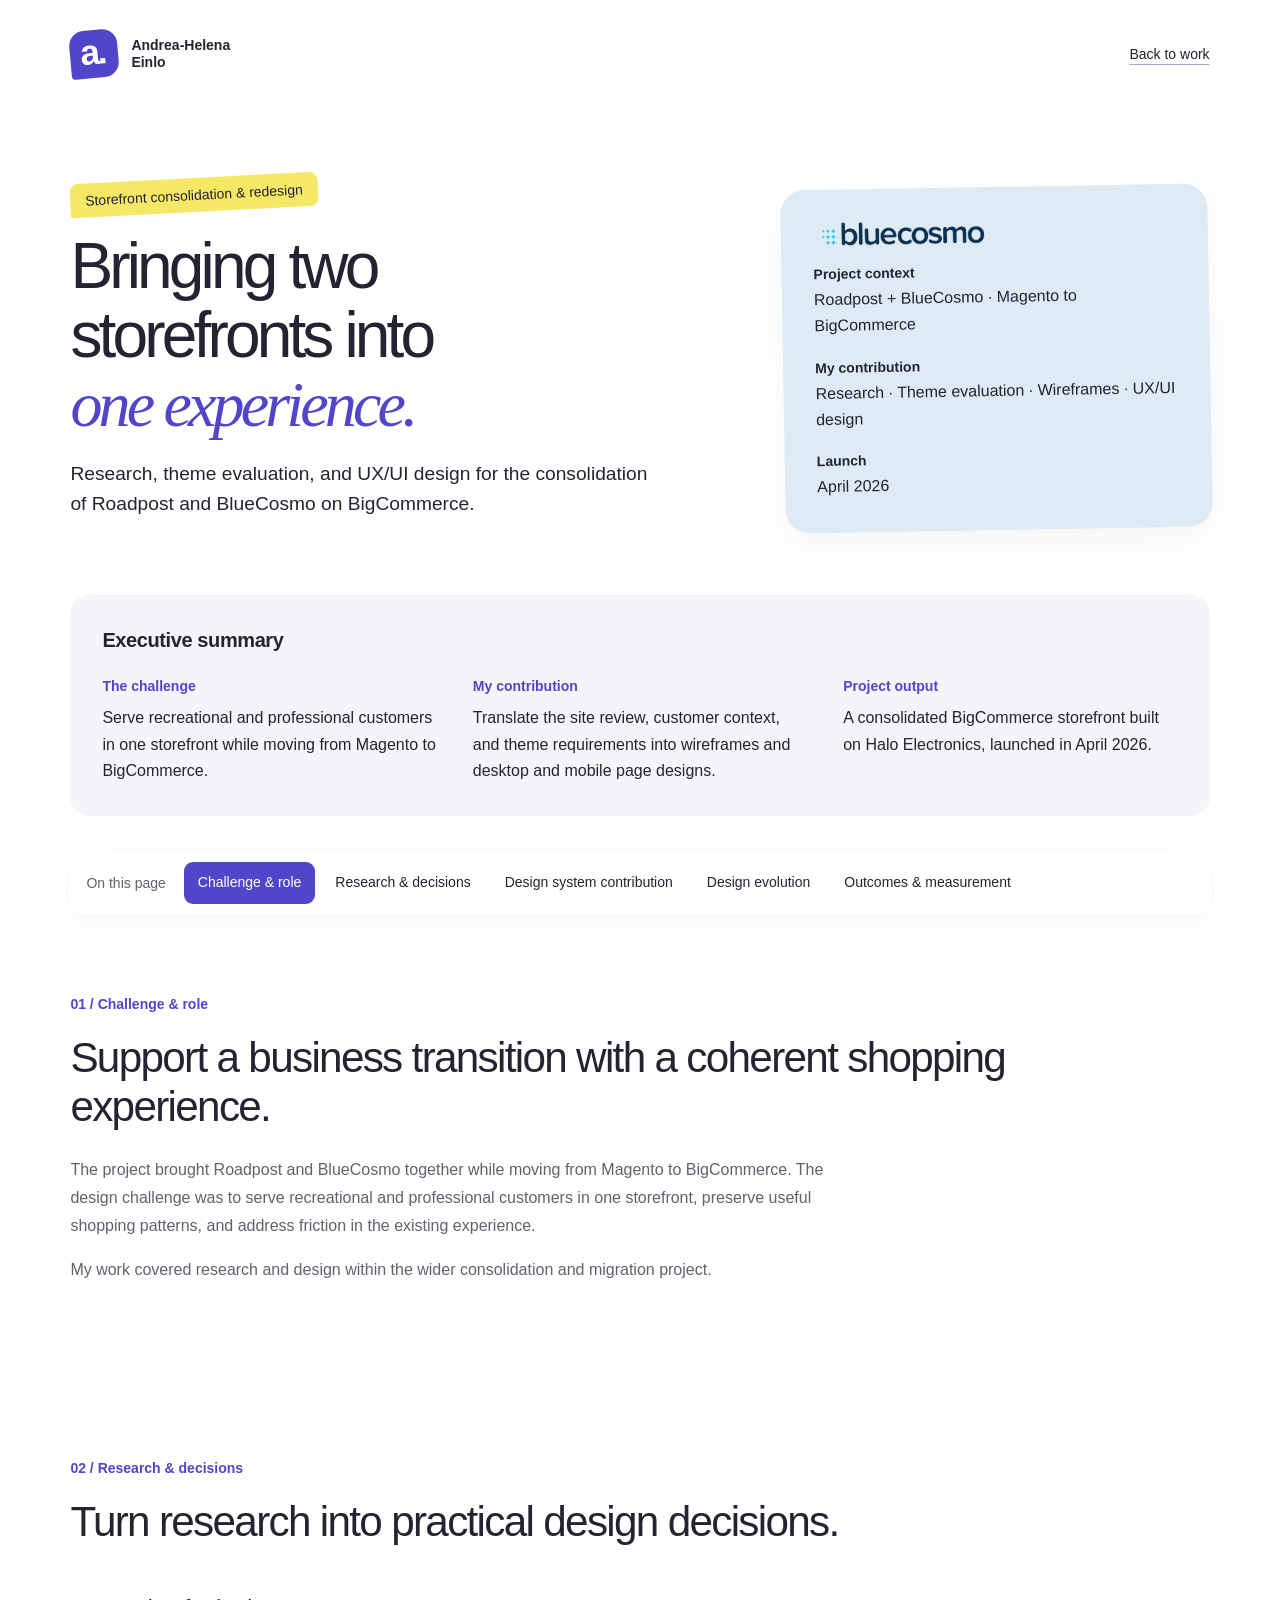
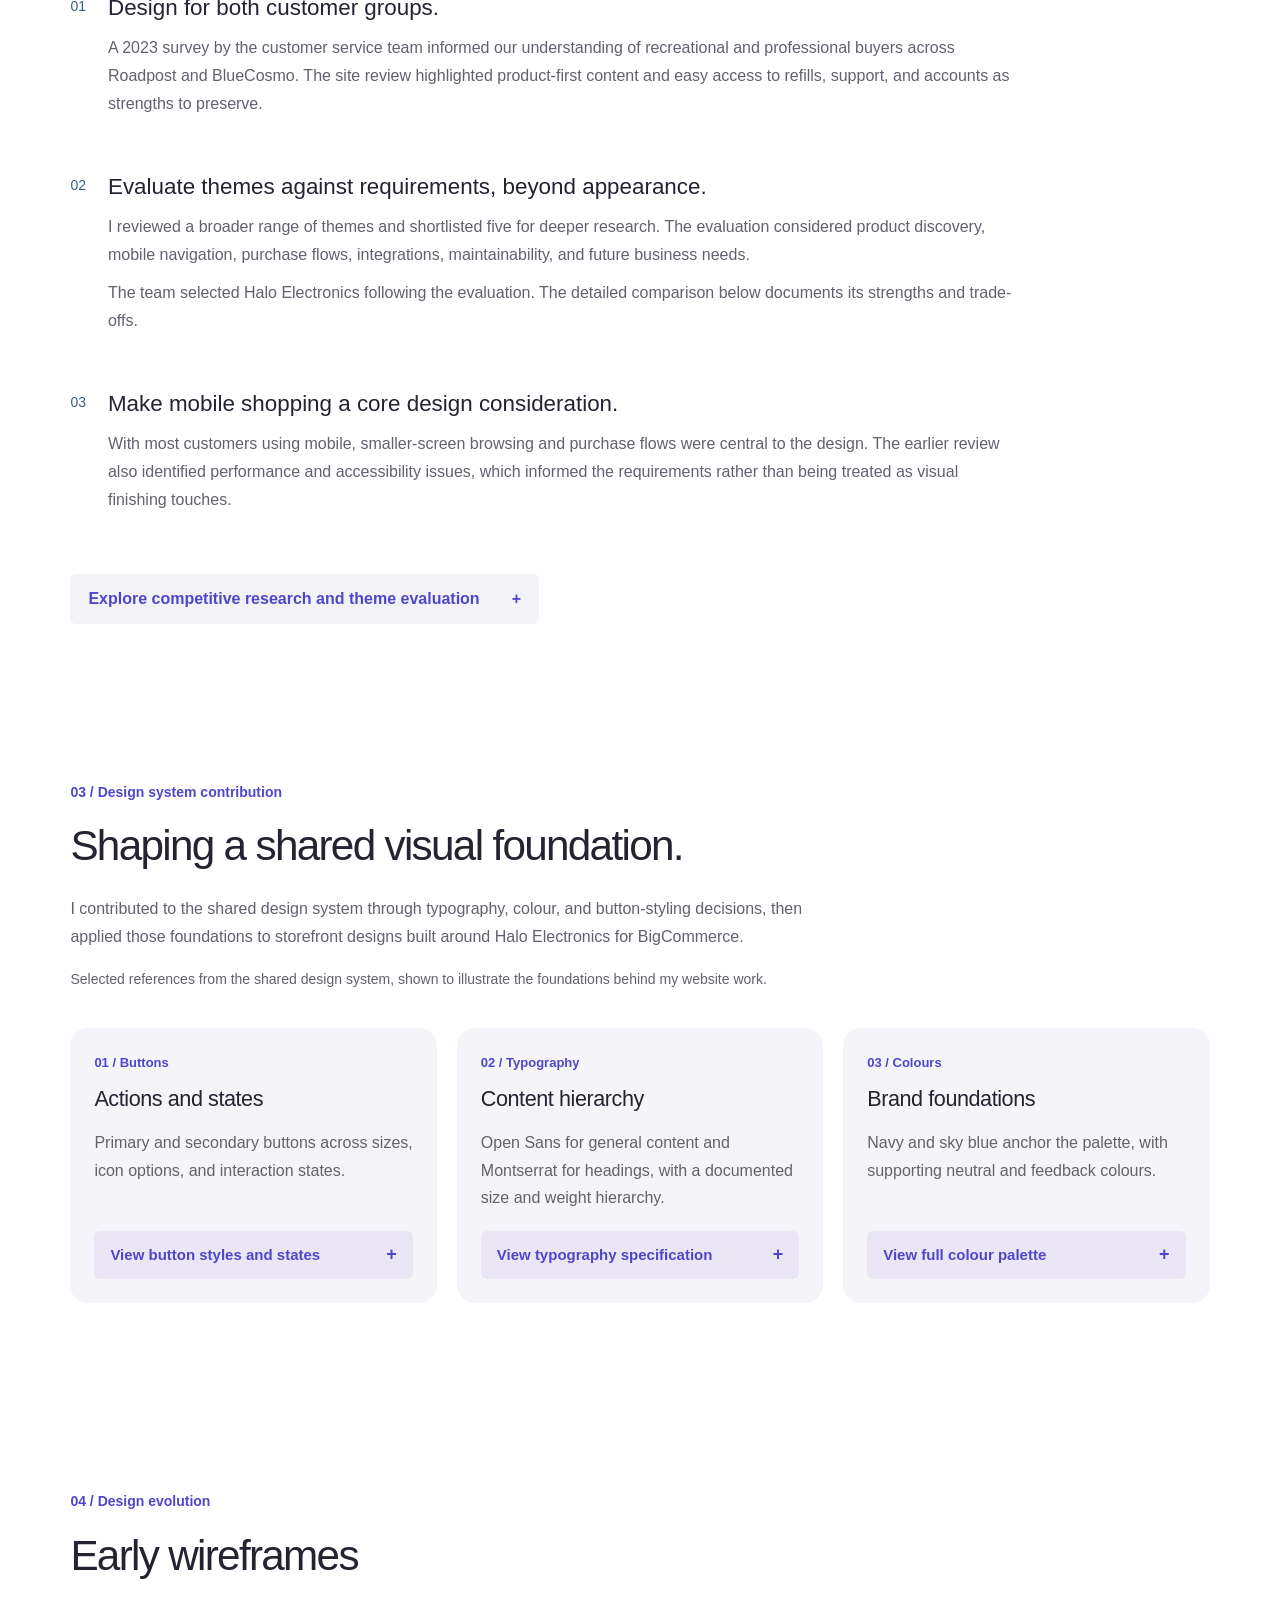
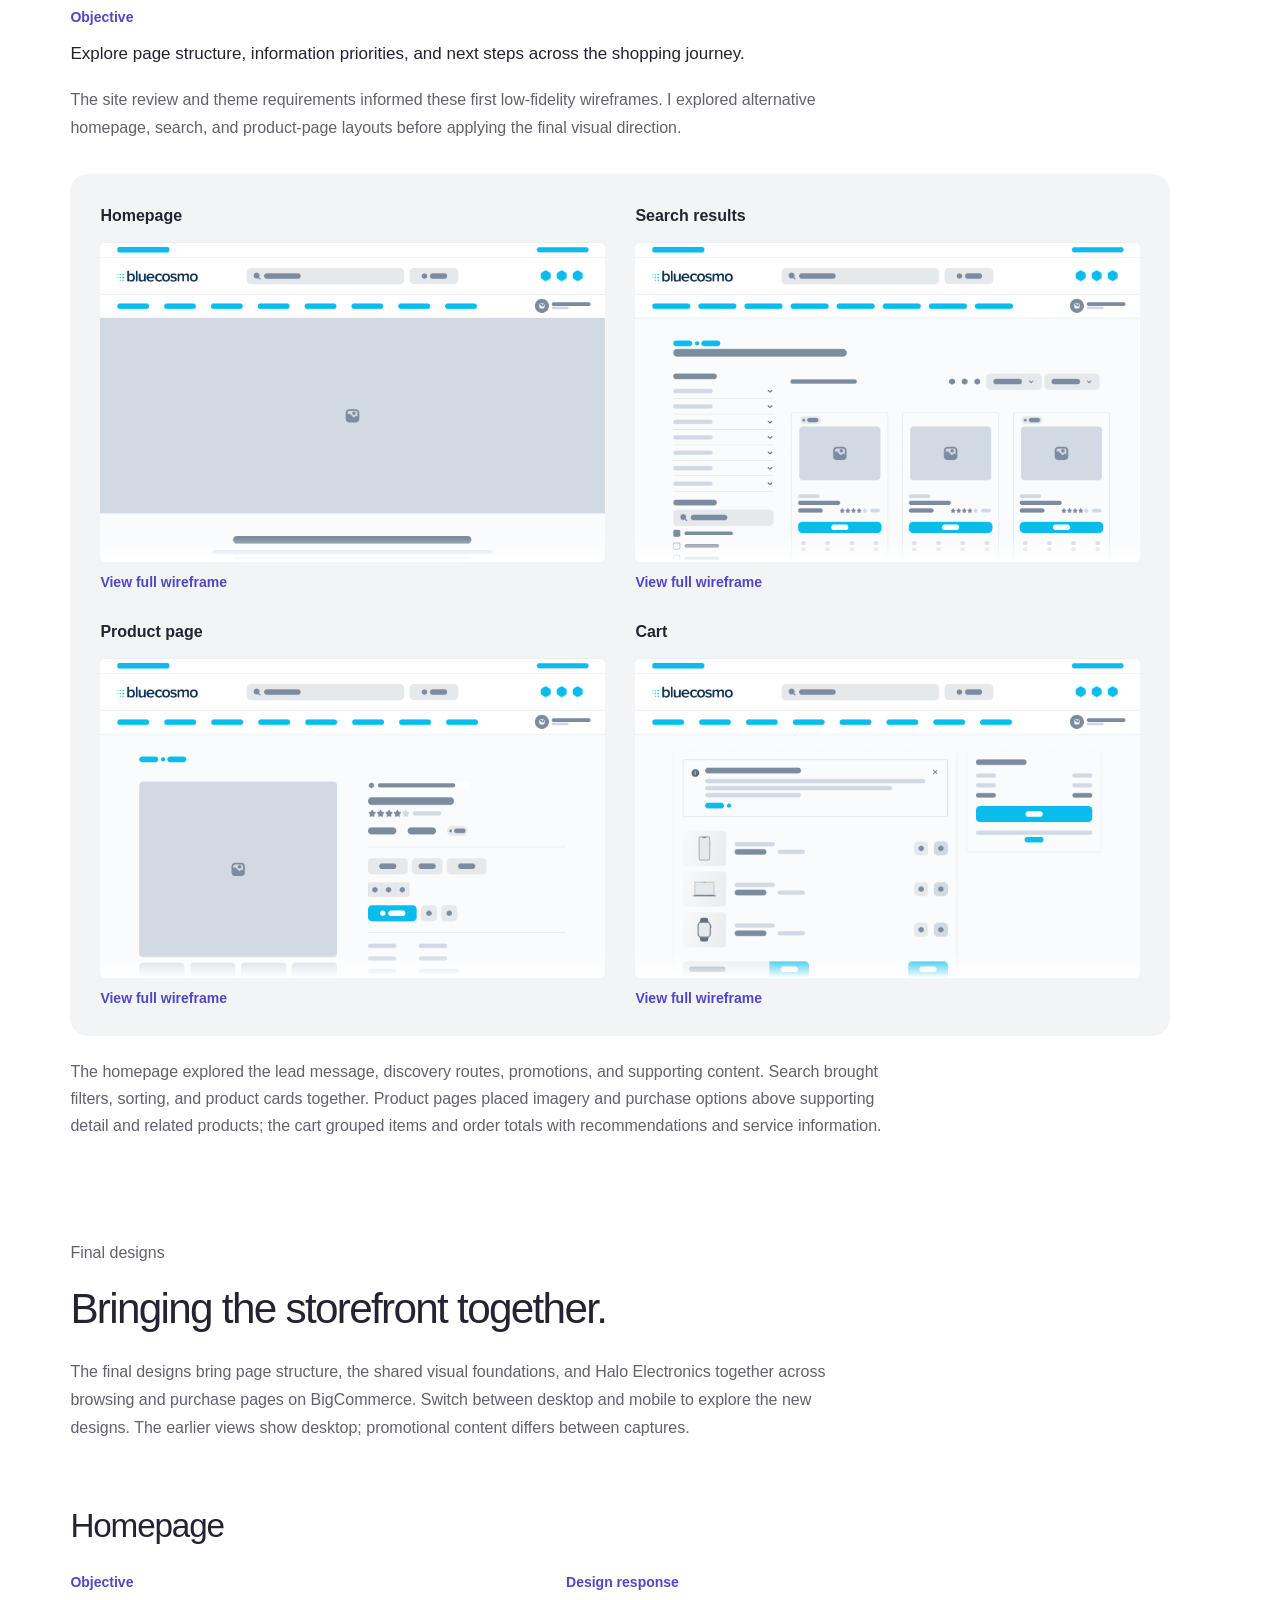
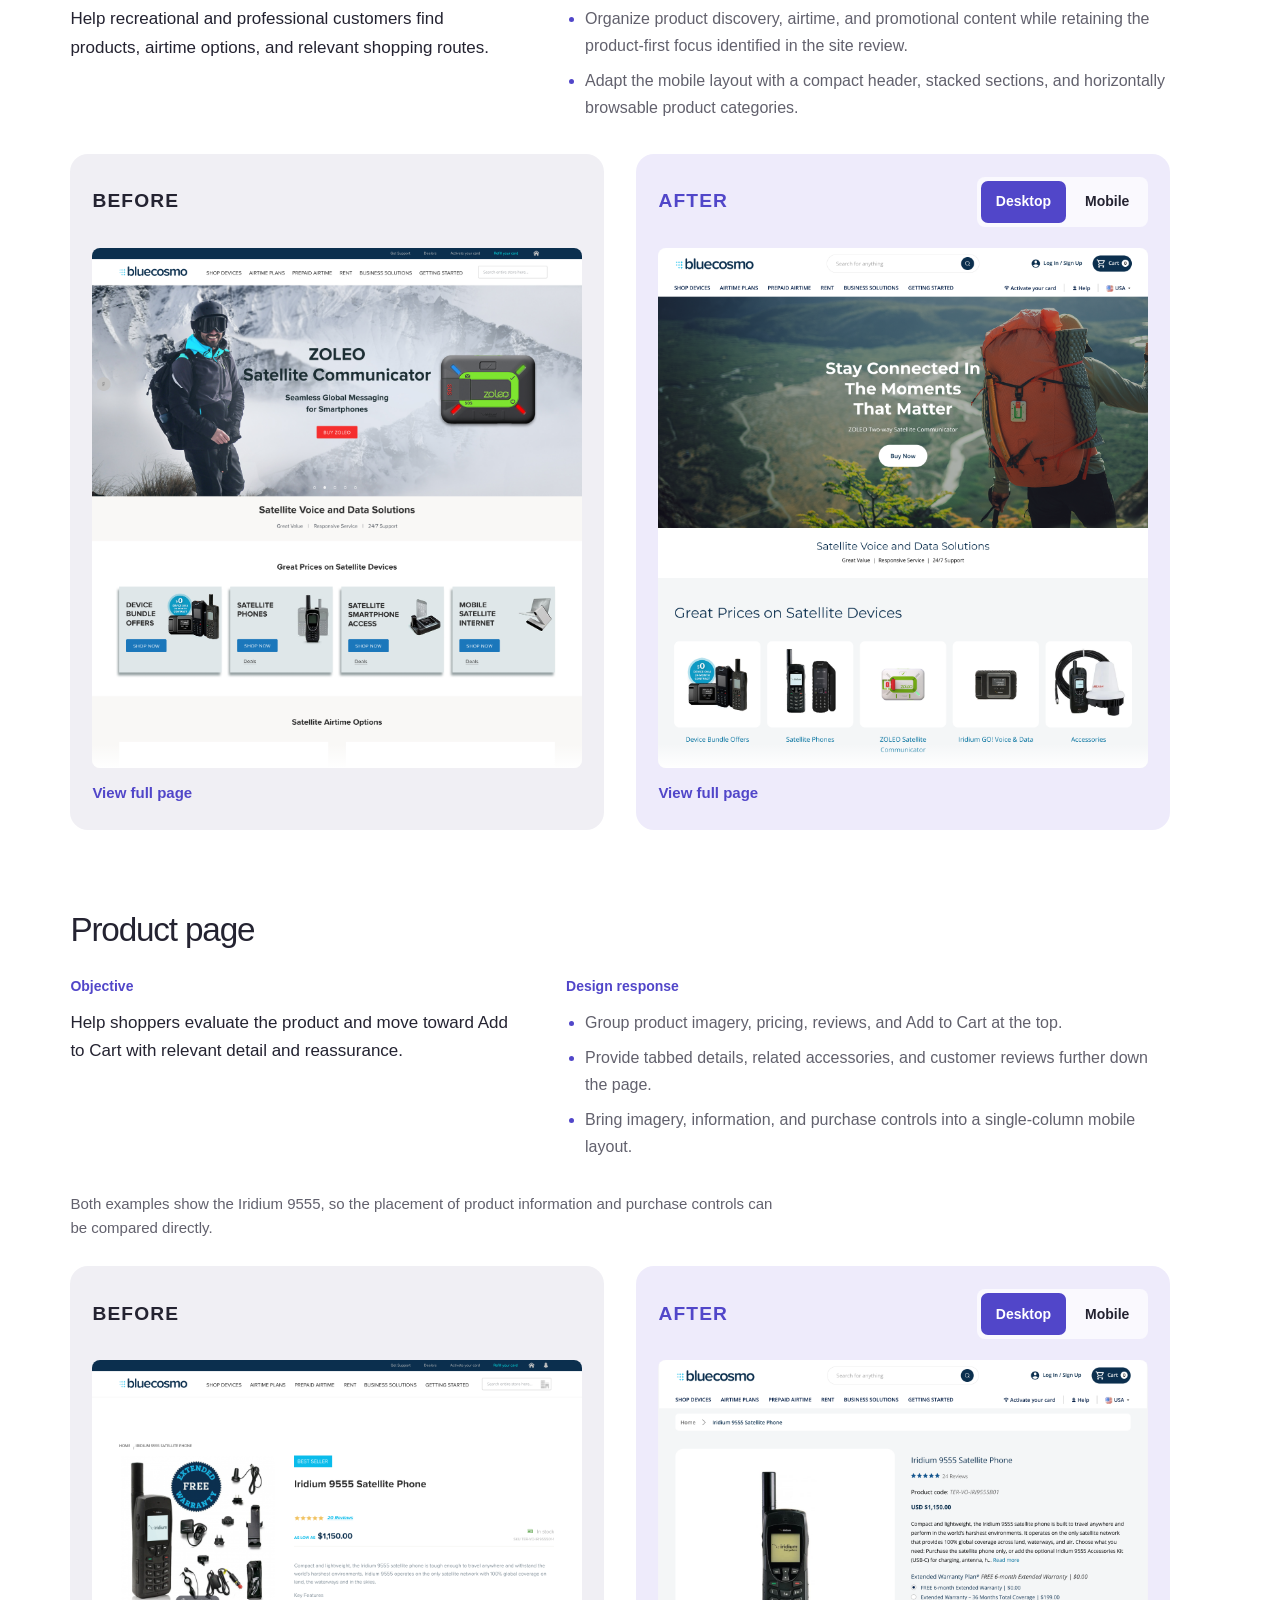
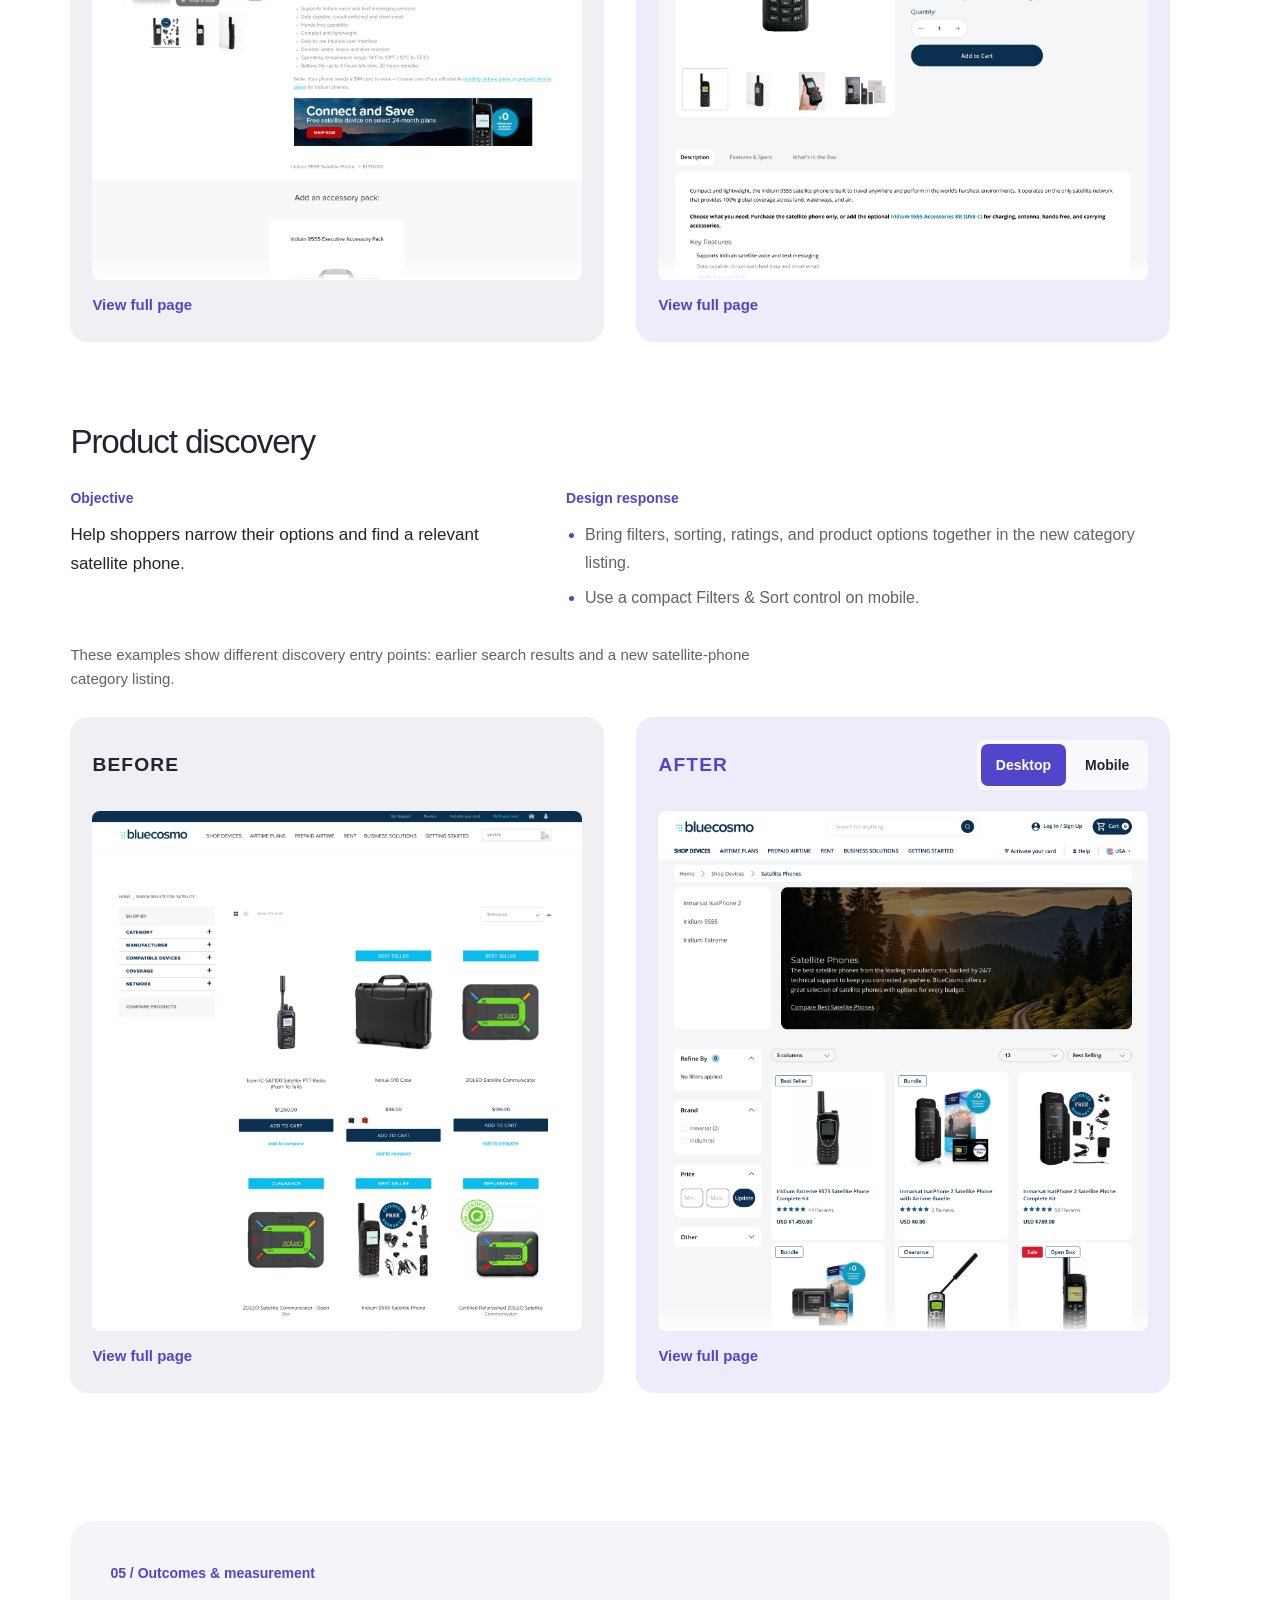
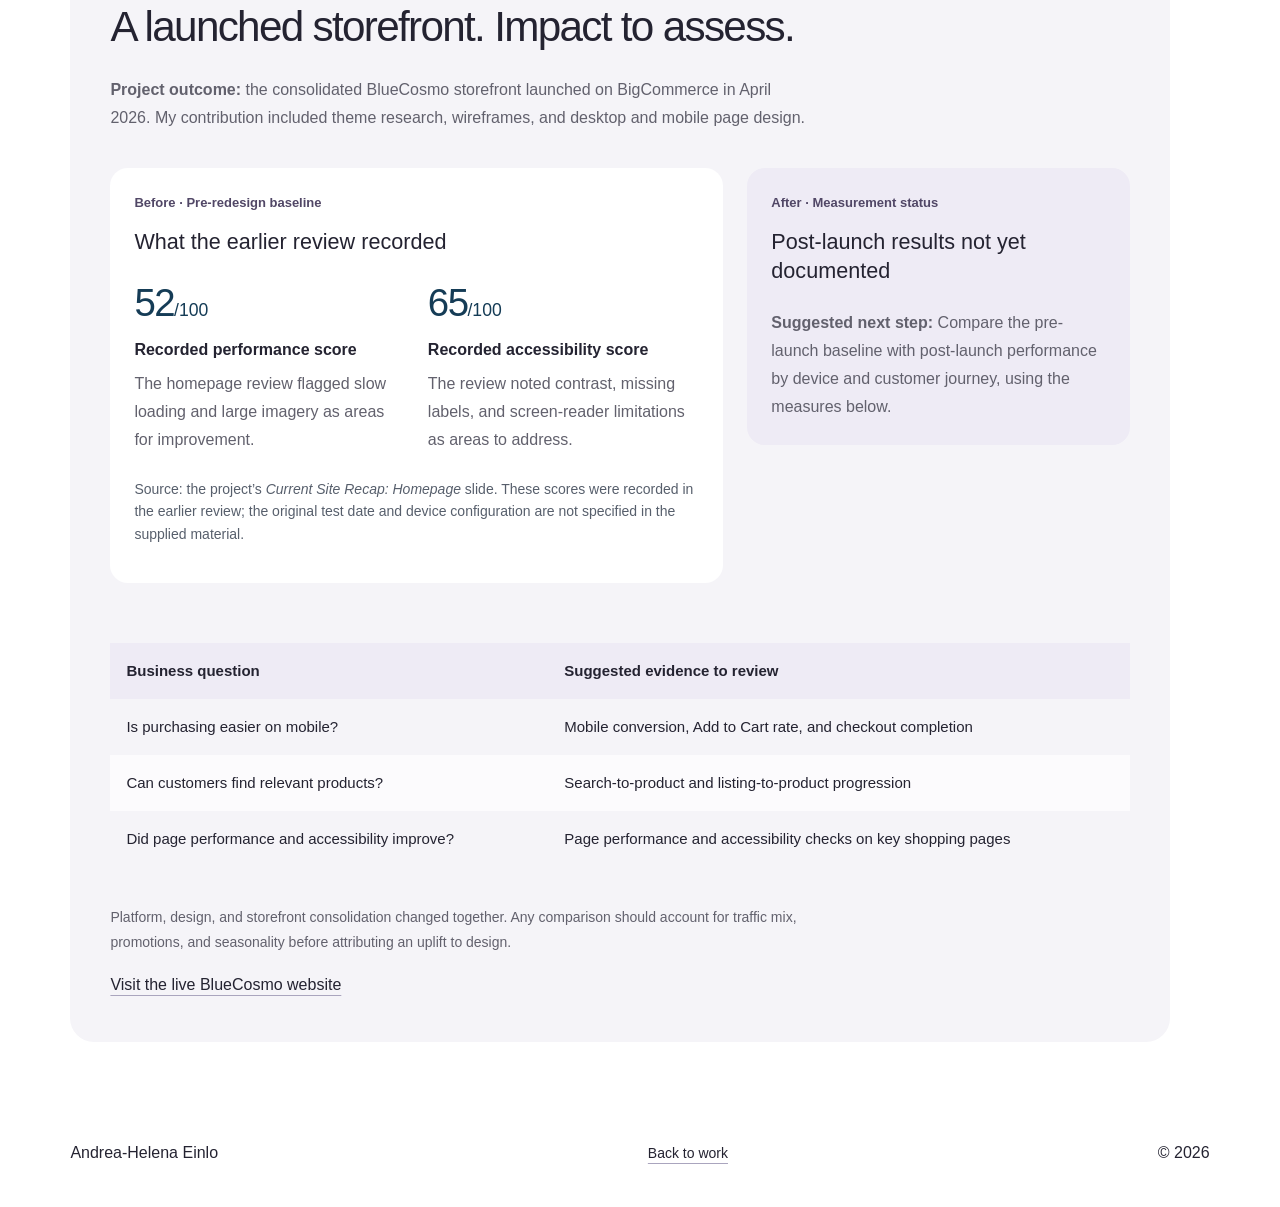
==== commit 170c1662: "Add files via upload" ====
--- a/bluecosmo.html
+++ b/bluecosmo.html
@@ -1,2 +1,2 @@
 <!doctype html>
-<html lang="en"><head><meta charset="utf-8"><meta name="viewport" content="width=device-width, initial-scale=1"><title>BlueCosmo  ·  Andrea-Helena Einlo</title><meta name="description" content="BlueCosmo platform transition and website redesign: theme research and design during the move from Magento to BigCommerce."><link rel="stylesheet" href="styles.css?v=20261003-open-layout"><link rel="icon" href="favicon.svg"></head><body><a class="skip-link" href="#case-main">Skip to content</a><div class="page-shell"><header class="site-header"><a class="identity" href="index.html"><span class="monogram">a.</span><span>Andrea-Helena<br>Einlo</span></a><a class="text-link" href="index.html#work">Back to work</a></header><main id="case-main"><section class="case-hero"><div><span class="hello-sticker">Storefront consolidation &amp; redesign</span><h1>Bringing two<br>storefronts into<br><span>one experience.</span></h1><p class="case-lead">Research, theme evaluation, and UX/UI design for the consolidation of Roadpost and BlueCosmo on BigCommerce.</p></div><div class="case-intro bc-intro"><img class="bc-logo" src="assets/bluecosmo-logo.webp" alt="BlueCosmo"><dl><dt>Project context</dt><dd>Roadpost + BlueCosmo · Magento to BigCommerce</dd><dt>My contribution</dt><dd>Research · Theme evaluation · Wireframes · UX/UI design</dd><dt>Launch</dt><dd>April 2026</dd></dl></div></section><section class="case-overview" aria-labelledby="executive-summary-title"><h2 id="executive-summary-title">Executive summary</h2><div class="executive-summary"><div><h3>The challenge</h3><p>Serve recreational and professional customers in one storefront while moving from Magento to BigCommerce.</p></div><div><h3>My contribution</h3><p>Translate the site review, customer context, and theme requirements into wireframes and desktop and mobile page designs.</p></div><div><h3>Project output</h3><p>A consolidated BigCommerce storefront built on Halo Electronics, launched in April 2026.</p></div></div></section><nav class="project-index case-nav" aria-label="On this page"><span class="case-nav-label">On this page</span><div class="case-nav-links"><a href="#context" aria-current="location">Challenge &amp; role</a><a href="#design">Research &amp; decisions</a><a href="#design-system">Design system contribution</a><a href="#before-after">Design evolution</a><a href="#measurement">Outcomes &amp; measurement</a></div></nav><section id="context" class="case-section"><p class="eyebrow">01 / Challenge &amp; role</p><h2>Support a business transition with a coherent shopping experience.</h2><p class="section-intro">The project brought Roadpost and BlueCosmo together while moving from Magento to BigCommerce. The design challenge was to serve recreational and professional customers in one storefront, preserve useful shopping patterns, and address friction in the existing experience.</p><p class="role-context">My work covered research and design within the wider consolidation and migration project.</p></section><section id="design" class="case-section"><p class="eyebrow">02 / Research &amp; decisions</p><h2>Turn research into practical design decisions.</h2><div class="decision-list"><article><span class="decision-number">01</span><div><h3>Design for both customer groups.</h3><p>A 2023 survey by the customer service team informed our understanding of recreational and professional buyers across Roadpost and BlueCosmo. The site review highlighted product-first content and easy access to refills, support, and accounts as strengths to preserve.</p></div></article><article><span class="decision-number">02</span><div><h3>Evaluate themes against requirements, beyond appearance.</h3><p>I reviewed a broader range of themes and shortlisted five for deeper research. The evaluation considered product discovery, mobile navigation, purchase flows, integrations, maintainability, and future business needs.</p><p>The team selected Halo Electronics following the evaluation. The detailed comparison below documents its strengths and trade-offs.</p></div></article><article><span class="decision-number">03</span><div><h3>Make mobile shopping a core design consideration.</h3><p>With most customers using mobile, smaller-screen browsing and purchase flows were central to the design. The earlier review also identified performance and accessibility issues, which informed the requirements rather than being treated as visual finishing touches.</p></div></article></div><details class="research-detail"><summary>Explore competitive research and theme evaluation</summary><h4>Competitive UX comparison</h4><p>I compared four satellite-commerce websites to review navigation, product discovery, purchase flows, and mobile usability. The analysis documented strengths and opportunities alongside the existing-site review and theme evaluation.</p><p>The comparison covered Satellite Phone Store, Canada Satellite, SatPhoneStore, and Outfitter Satellite. It also reviewed product information, ratings and reviews, calls to action, help content, checkout, and accessibility considerations.</p><p class="evidence-source">Source: Andrea-Helena Einlo, <cite>Competitor Analysis for UX Design</cite>, prepared for BlueCosmo.</p><h4>Theme evaluation</h4><p>The five shortlisted themes were Camden B2B, Beautify, Halo Electronics, Nebula, and Vault. The comparison covered navigation, filtering, image zoom, stock status, checkout, integrations, and SEO/accessibility support.</p><div class="theme-columns"><div><h4>What the site review identified</h4><ul><li>Missing quick-view and quick-add options in listings</li><li>Long product-page scrolling and purchase actions moving out of view</li><li>Performance, contrast, and labelling issues</li></ul></div><div><h4>Halo Electronics trade-offs at selection</h4><ul><li>Extra customization for B2B features</li><li>Product comparisons that did not persist between pages</li><li>An additional service cost for a global notice</li></ul></div></div><div class="retained-research"><h4>Customer context and strengths to retain</h4><p>The survey highlighted differences in personal versus work use and buying frequency. Clean layouts, strong imagery, and clear calls to action were additional strengths identified in the site review.</p><h4>Launch requirements</h4><p>The requirements included a flexible homepage, improved product discovery, clear pricing and stock information, cross-sell opportunities, responsive layouts, and a streamlined checkout. Brand consistency, maintainability, integrations, scalability, SEO, and accessibility informed the evaluation.</p><h4>Halo Electronics design strengths</h4><p>The evaluation highlighted a professional layout, extensive theme customization, and flexible product-page layouts as strengths.</p></div><p>These were project research findings and requirements. They do not establish that every issue was resolved or every feature shipped.</p></details></section><section id="design-system" class="case-section"><p class="eyebrow">03 / Design system contribution</p><h2>Shaping a shared visual foundation.</h2><p class="section-intro">I contributed to the shared design system through typography, colour, and button-styling decisions, then applied those foundations to storefront designs built around Halo Electronics for BigCommerce.</p><p class="system-source">Selected references from the shared design system, shown to illustrate the foundations behind my website work.</p><div class="system-cards"><article class="system-card"><p class="eyebrow">01 / Buttons</p><h3>Actions and states</h3><div class="system-card-copy"><p>Primary and secondary buttons across sizes, icon options, and interaction states.</p></div><details class="system-spec"><summary>View button styles and states</summary><button class="view-shot" type="button" data-image="assets/bc-system-buttons.png" data-caption="BlueCosmo design system · Button styling" aria-label="View BlueCosmo design system · Button styling"><img src="assets/bc-system-buttons.png" alt="BlueCosmo design system: Primary and secondary buttons across sizes, icon options, and interaction states." loading="lazy"><span class="shot-link">View full specification</span></button></details></article><article class="system-card"><p class="eyebrow">02 / Typography</p><h3>Content hierarchy</h3><div class="system-card-copy"><p>Open Sans for general content and Montserrat for headings, with a documented size and weight hierarchy.</p></div><details class="system-spec"><summary>View typography specification</summary><button class="view-shot" type="button" data-image="assets/bc-system-type.png" data-caption="BlueCosmo design system · Typography" aria-label="View BlueCosmo design system · Typography"><img src="assets/bc-system-type.png" alt="BlueCosmo design system: Open Sans for general content and Montserrat for headings, with a documented size and weight hierarchy." loading="lazy"><span class="shot-link">View full specification</span></button></details></article><article class="system-card"><p class="eyebrow">03 / Colours</p><h3>Brand foundations</h3><div class="system-card-copy"><p>Navy and sky blue anchor the palette, with supporting neutral and feedback colours.</p></div><details class="system-spec"><summary>View full colour palette</summary><button class="view-shot" type="button" data-image="assets/bc-system-colours.png" data-caption="BlueCosmo design system · Colour foundations" aria-label="View BlueCosmo design system · Colour foundations"><img src="assets/bc-system-colours.png" alt="BlueCosmo design system: Navy and sky blue anchor the palette, with supporting neutral and feedback colours." loading="lazy"><span class="shot-link">View full specification</span></button></details></article></div></section><section id="before-after" class="case-section"><p class="eyebrow">04 / Design evolution</p><div id="wireframes"><h2>Early wireframes</h2><p class="wireframe-objective"><strong>Objective</strong> Explore page structure, information priorities, and next steps across the shopping journey.</p><p class="section-intro">The site review and theme requirements informed these first low-fidelity wireframes. I explored alternative homepage, search, and product-page layouts before applying the final visual direction.</p><div class="wireframe-gallery"><figure class="wireframe-preview"><figcaption>Homepage</figcaption><button class="view-shot" type="button" data-image="assets/bc-wireframe-home.webp" data-caption="Early wireframe · Homepage" aria-label="View Early wireframe · Homepage"><div class="case-shot"><img src="assets/bc-wireframe-home.webp" width="1440" height="3313" style="--preview-width:720px" alt="Early wireframe · Homepage" loading="lazy"></div><span class="shot-link">View full wireframe</span></button></figure><figure class="wireframe-preview"><figcaption>Search results</figcaption><button class="view-shot" type="button" data-image="assets/bc-wireframe-search.webp" data-caption="Early wireframe · Search results" aria-label="View Early wireframe · Search results"><div class="case-shot"><img src="assets/bc-wireframe-search.webp" width="1440" height="3945" style="--preview-width:720px" alt="Early wireframe · Search results" loading="lazy"></div><span class="shot-link">View full wireframe</span></button></figure><figure class="wireframe-preview"><figcaption>Product page</figcaption><button class="view-shot" type="button" data-image="assets/bc-wireframe-product.webp" data-caption="Early wireframe · Product page" aria-label="View Early wireframe · Product page"><div class="case-shot"><img src="assets/bc-wireframe-product.webp" width="1440" height="3494" style="--preview-width:720px" alt="Early wireframe · Product page" loading="lazy"></div><span class="shot-link">View full wireframe</span></button></figure><figure class="wireframe-preview"><figcaption>Cart</figcaption><button class="view-shot" type="button" data-image="assets/bc-wireframe-cart.webp" data-caption="Early wireframe · Cart" aria-label="View Early wireframe · Cart"><div class="case-shot"><img src="assets/bc-wireframe-cart.webp" width="1440" height="2758" style="--preview-width:720px" alt="Early wireframe · Cart" loading="lazy"></div><span class="shot-link">View full wireframe</span></button></figure></div><p class="wireframe-story">The homepage explored the lead message, discovery routes, promotions, and supporting content. Search brought filters, sorting, and product cards together. Product pages placed imagery and purchase options above supporting detail and related products; the cart grouped items and order totals with recommendations and service information.</p></div><div class="final-experience"><p class="eyebrow">Final designs</p><h2>Bringing the storefront together.</h2><p class="section-intro">The final designs bring page structure, the shared visual foundations, and Halo Electronics together across browsing and purchase pages on BigCommerce. Switch between desktop and mobile to explore the new designs. The earlier views show desktop; promotional content differs between captures.</p><section class="page-example" aria-labelledby="page-example-1"><h3 class="page-example-title" id="page-example-1">Homepage</h3><div class="page-brief"><div class="page-goal"><h4>Objective</h4><p>Help recreational and professional customers find products, airtime options, and relevant shopping routes.</p></div><div class="page-response"><h4>Design response</h4><ul><li>Organize product discovery, airtime, and promotional content while retaining the product-first focus identified in the site review.</li><li>Adapt the mobile layout with a compact header, stacked sections, and horizontally browsable product categories.</li></ul></div></div><div class="comparison-grid page-comparison"><figure class="comparison-before"><figcaption class="comparison-header"><div class="comparison-caption"><span class="comparison-state before">BEFORE</span><span class="comparison-page" data-preview-title="">Homepage</span></div></figcaption><button class="view-shot" type="button" data-image="assets/bc-before-home.webp" data-caption="Before · Homepage" aria-label="View Before · Homepage"><div class="case-shot"><img src="assets/bc-before-home.webp" width="1440" height="3303" style="--preview-width:720.0px" alt="Before · Homepage" loading="lazy"></div><span class="shot-link">View full page</span></button></figure><figure class="device-preview comparison-after" data-device-preview><figcaption class="comparison-header"><div class="comparison-caption"><span class="comparison-state after">AFTER</span><span class="comparison-page" data-preview-title="">Homepage</span></div><div class="device-switch" role="group" aria-label="Homepage device view"><button type="button" aria-pressed="true" data-device="desktop" data-src="assets/bc-after-home.webp" data-caption="After · Homepage · Desktop" data-title="Homepage">Desktop</button><button type="button" aria-pressed="false" data-device="mobile" data-src="assets/bc-after-mobile-v2.webp" data-caption="After · Homepage · Mobile" data-title="Homepage">Mobile</button></div></figcaption><button class="view-shot" type="button" data-image="assets/bc-after-home.webp" data-caption="After · Homepage · Desktop" aria-label="View After · Homepage · Desktop"><div class="case-shot"><img src="assets/bc-after-home.webp" width="1512" height="6671" style="--preview-width:756.0px" alt="After · Homepage · Desktop" loading="lazy"></div><span class="shot-link">View full page</span></button></figure></div></section><section class="page-example" aria-labelledby="page-example-2"><h3 class="page-example-title" id="page-example-2">Product page</h3><div class="page-brief"><div class="page-goal"><h4>Objective</h4><p>Help shoppers evaluate the product and move toward Add to Cart with relevant detail and reassurance.</p></div><div class="page-response"><h4>Design response</h4><ul><li>Group product imagery, pricing, reviews, and Add to Cart at the top.</li><li>Provide tabbed details, related accessories, and customer reviews further down the page.</li><li>Bring imagery, information, and purchase controls into a single-column mobile layout.</li></ul></div></div><p class="comparison-note">Both examples show the Iridium 9555, so the placement of product information and purchase controls can be compared directly.</p><div class="comparison-grid page-comparison"><figure class="comparison-before"><figcaption class="comparison-header"><div class="comparison-caption"><span class="comparison-state before">BEFORE</span><span class="comparison-page" data-preview-title="">Product page</span></div></figcaption><button class="view-shot" type="button" data-image="assets/bc-before-product.webp" data-caption="Before · Product page" aria-label="View Before · Product page"><div class="case-shot"><img src="assets/bc-before-product.webp" width="1440" height="7223" style="--preview-width:720.0px" alt="Before · Product page" loading="lazy"></div><span class="shot-link">View full page</span></button></figure><figure class="device-preview comparison-after" data-device-preview><figcaption class="comparison-header"><div class="comparison-caption"><span class="comparison-state after">AFTER</span><span class="comparison-page" data-preview-title="">Product page</span></div><div class="device-switch" role="group" aria-label="Product page device view"><button type="button" aria-pressed="true" data-device="desktop" data-src="assets/bc-after-iridium-desktop.png" data-caption="After · Product page · Desktop" data-title="Product page">Desktop</button><button type="button" aria-pressed="false" data-device="mobile" data-src="assets/bc-after-iridium-mobile.png" data-caption="After · Product page · Mobile" data-title="Product page">Mobile</button></div></figcaption><button class="view-shot" type="button" data-image="assets/bc-after-iridium-desktop.png" data-caption="After · Product page · Desktop" aria-label="View After · Product page · Desktop"><div class="case-shot"><img src="assets/bc-after-iridium-desktop.png" width="1520" height="6732" style="--preview-width:760.0px" alt="After · Product page · Desktop" loading="lazy"></div><span class="shot-link">View full page</span></button></figure></div></section><section class="page-example" aria-labelledby="page-example-3"><h3 class="page-example-title" id="page-example-3">Product discovery</h3><div class="page-brief"><div class="page-goal"><h4>Objective</h4><p>Help shoppers narrow their options and find a relevant satellite phone.</p></div><div class="page-response"><h4>Design response</h4><ul><li>Bring filters, sorting, ratings, and product options together in the new category listing.</li><li>Use a compact Filters &amp; Sort control on mobile.</li></ul></div></div><p class="comparison-note">These examples show different discovery entry points: earlier search results and a new satellite-phone category listing.</p><div class="comparison-grid page-comparison"><figure class="comparison-before"><figcaption class="comparison-header"><div class="comparison-caption"><span class="comparison-state before">BEFORE</span><span class="comparison-page" data-preview-title="">Search results</span></div></figcaption><button class="view-shot" type="button" data-image="assets/bc-before-search.webp" data-caption="Before · Search results" aria-label="View Before · Search results"><div class="case-shot"><img src="assets/bc-before-search.webp" width="1440" height="3717" style="--preview-width:720.0px" alt="Before · Search results" loading="lazy"></div><span class="shot-link">View full page</span></button></figure><figure class="device-preview comparison-after" data-device-preview><figcaption class="comparison-header"><div class="comparison-caption"><span class="comparison-state after">AFTER</span><span class="comparison-page" data-preview-title="">Category listing</span></div><div class="device-switch" role="group" aria-label="Category listing device view"><button type="button" aria-pressed="true" data-device="desktop" data-src="assets/bc-category-desktop.png" data-caption="After · Category listing · Desktop" data-title="Category listing">Desktop</button><button type="button" aria-pressed="false" data-device="mobile" data-src="assets/bc-category-mobile.png" data-caption="After · Category listing · Mobile" data-title="Category listing">Mobile</button></div></figcaption><button class="view-shot" type="button" data-image="assets/bc-category-desktop.png" data-caption="After · Category listing · Desktop" aria-label="View After · Category listing · Desktop"><div class="case-shot"><img src="assets/bc-category-desktop.png" width="1512" height="3769" style="--preview-width:756.0px" alt="After · Category listing · Desktop" loading="lazy"></div><span class="shot-link">View full page</span></button></figure></div></section></div></section><section id="measurement" class="case-closing"><p class="eyebrow">05 / Outcomes &amp; measurement</p><h2>A launched storefront. Impact to assess.</h2><p><strong>Project outcome:</strong> the consolidated BlueCosmo storefront launched on BigCommerce in April 2026. My contribution included theme research, wireframes, and desktop and mobile page design.</p><div class="measurement-comparison"><aside class="baseline-evidence" aria-labelledby="bc-baseline"><p class="eyebrow">Before · Pre-redesign baseline</p><h3 id="bc-baseline">What the earlier review recorded</h3><div class="baseline-grid"><div><span class="baseline-value">52<span>/100</span></span><h4>Recorded performance score</h4><p>The homepage review flagged slow loading and large imagery as areas for improvement.</p></div><div><span class="baseline-value">65<span>/100</span></span><h4>Recorded accessibility score</h4><p>The review noted contrast, missing labels, and screen-reader limitations as areas to address.</p></div></div><p class="evidence-source">Source: the project’s <cite>Current Site Recap: Homepage</cite> slide. These scores were recorded in the earlier review; the original test date and device configuration are not specified in the supplied material.</p></aside><aside class="measurement-followup" aria-labelledby="postlaunch-status"><p class="eyebrow">After · Measurement status</p><h3 id="postlaunch-status">Post-launch results not yet documented</h3><p><strong>Suggested next step:</strong> Compare the pre-launch baseline with post-launch performance by device and customer journey, using the measures below.</p></aside></div><div class="metric-table-wrap"><table class="metric-table"><thead><tr><th>Business question</th><th>Suggested evidence to review</th></tr></thead><tbody><tr><td>Is purchasing easier on mobile?</td><td>Mobile conversion, Add to Cart rate, and checkout completion</td></tr><tr><td>Can customers find relevant products?</td><td>Search-to-product and listing-to-product progression</td></tr><tr><td>Did page performance and accessibility improve?</td><td>Page performance and accessibility checks on key shopping pages</td></tr></tbody></table></div><p class="outcome-note">Platform, design, and storefront consolidation changed together. Any comparison should account for traffic mix, promotions, and seasonality before attributing an uplift to design.</p><a class="text-link" href="https://www.bluecosmo.com/" target="_blank" rel="noopener">Visit the live BlueCosmo website</a></section></main><footer class="site-footer"><span>Andrea-Helena Einlo</span><a class="text-link" href="index.html#work">Back to work</a><span>© 2026</span></footer></div><dialog class="screen-viewer" id="screen-viewer" aria-labelledby="viewer-caption"><div class="viewer-toolbar"><h2 id="viewer-caption">Page preview</h2><div class="viewer-actions"><button type="button" id="viewer-prev" aria-label="Previous screenshot">Previous</button><button type="button" id="viewer-next" aria-label="Next screenshot">Next</button><label>Zoom <select id="viewer-zoom"><option value="1">100% · Original</option><option value="1.5">150%</option><option value="2">200%</option><option value="fit">Fit width</option></select></label><button type="button" id="viewer-close">Close ×</button></div></div><div class="viewer-scroll" tabindex="0" aria-label="Scrollable page preview"><img id="viewer-image" alt=""></div></dialog><script src="device-switch.js?v=20261002-labels"></script><script src="viewer.js?v=20261002-scroll-reset"></script></body></html>
+<html lang="en"><head><meta charset="utf-8"><meta name="viewport" content="width=device-width, initial-scale=1"><title>BlueCosmo  ·  Andrea-Helena Einlo</title><meta name="description" content="BlueCosmo platform transition and website redesign: theme research and design during the move from Magento to BigCommerce."><link rel="stylesheet" href="styles.css?v=20261003-soft-boxes"><link rel="icon" href="favicon.svg"></head><body><a class="skip-link" href="#case-main">Skip to content</a><div class="page-shell"><header class="site-header"><a class="identity" href="index.html"><span class="monogram">a.</span><span>Andrea-Helena<br>Einlo</span></a><a class="text-link" href="index.html#work">Back to work</a></header><main id="case-main"><section class="case-hero"><div><span class="hello-sticker">Storefront consolidation &amp; redesign</span><h1>Bringing two<br>storefronts into<br><span>one experience.</span></h1><p class="case-lead">Research, theme evaluation, and UX/UI design for the consolidation of Roadpost and BlueCosmo on BigCommerce.</p></div><div class="case-intro bc-intro"><img class="bc-logo" src="assets/bluecosmo-logo.webp" alt="BlueCosmo"><dl><dt>Project context</dt><dd>Roadpost + BlueCosmo · Magento to BigCommerce</dd><dt>My contribution</dt><dd>Research · Theme evaluation · Wireframes · UX/UI design</dd><dt>Launch</dt><dd>April 2026</dd></dl></div></section><section class="case-overview" aria-labelledby="executive-summary-title"><h2 id="executive-summary-title">Executive summary</h2><div class="executive-summary"><div><h3>The challenge</h3><p>Serve recreational and professional customers in one storefront while moving from Magento to BigCommerce.</p></div><div><h3>My contribution</h3><p>Translate the site review, customer context, and theme requirements into wireframes and desktop and mobile page designs.</p></div><div><h3>Project output</h3><p>A consolidated BigCommerce storefront built on Halo Electronics, launched in April 2026.</p></div></div></section><nav class="project-index case-nav" aria-label="On this page"><span class="case-nav-label">On this page</span><div class="case-nav-links"><a href="#context" aria-current="location">Challenge &amp; role</a><a href="#design">Research &amp; decisions</a><a href="#design-system">Design system contribution</a><a href="#before-after">Design evolution</a><a href="#measurement">Outcomes &amp; measurement</a></div></nav><section id="context" class="case-section"><p class="eyebrow">01 / Challenge &amp; role</p><h2>Support a business transition with a coherent shopping experience.</h2><p class="section-intro">The project brought Roadpost and BlueCosmo together while moving from Magento to BigCommerce. The design challenge was to serve recreational and professional customers in one storefront, preserve useful shopping patterns, and address friction in the existing experience.</p><p class="role-context">My work covered research and design within the wider consolidation and migration project.</p></section><section id="design" class="case-section"><p class="eyebrow">02 / Research &amp; decisions</p><h2>Turn research into practical design decisions.</h2><div class="decision-list"><article><span class="decision-number">01</span><div><h3>Design for both customer groups.</h3><p>A 2023 survey by the customer service team informed our understanding of recreational and professional buyers across Roadpost and BlueCosmo. The site review highlighted product-first content and easy access to refills, support, and accounts as strengths to preserve.</p></div></article><article><span class="decision-number">02</span><div><h3>Evaluate themes against requirements, beyond appearance.</h3><p>I reviewed a broader range of themes and shortlisted five for deeper research. The evaluation considered product discovery, mobile navigation, purchase flows, integrations, maintainability, and future business needs.</p><p>The team selected Halo Electronics following the evaluation. The detailed comparison below documents its strengths and trade-offs.</p></div></article><article><span class="decision-number">03</span><div><h3>Make mobile shopping a core design consideration.</h3><p>With most customers using mobile, smaller-screen browsing and purchase flows were central to the design. The earlier review also identified performance and accessibility issues, which informed the requirements rather than being treated as visual finishing touches.</p></div></article></div><details class="research-detail"><summary>Explore competitive research and theme evaluation</summary><h4>Competitive UX comparison</h4><p>I compared four satellite-commerce websites to review navigation, product discovery, purchase flows, and mobile usability. The analysis documented strengths and opportunities alongside the existing-site review and theme evaluation.</p><p>The comparison covered Satellite Phone Store, Canada Satellite, SatPhoneStore, and Outfitter Satellite. It also reviewed product information, ratings and reviews, calls to action, help content, checkout, and accessibility considerations.</p><p class="evidence-source">Source: Andrea-Helena Einlo, <cite>Competitor Analysis for UX Design</cite>, prepared for BlueCosmo.</p><h4>Theme evaluation</h4><p>The five shortlisted themes were Camden B2B, Beautify, Halo Electronics, Nebula, and Vault. The comparison covered navigation, filtering, image zoom, stock status, checkout, integrations, and SEO/accessibility support.</p><div class="theme-columns"><div><h4>What the site review identified</h4><ul><li>Missing quick-view and quick-add options in listings</li><li>Long product-page scrolling and purchase actions moving out of view</li><li>Performance, contrast, and labelling issues</li></ul></div><div><h4>Halo Electronics trade-offs at selection</h4><ul><li>Extra customization for B2B features</li><li>Product comparisons that did not persist between pages</li><li>An additional service cost for a global notice</li></ul></div></div><div class="retained-research"><h4>Customer context and strengths to retain</h4><p>The survey highlighted differences in personal versus work use and buying frequency. Clean layouts, strong imagery, and clear calls to action were additional strengths identified in the site review.</p><h4>Launch requirements</h4><p>The requirements included a flexible homepage, improved product discovery, clear pricing and stock information, cross-sell opportunities, responsive layouts, and a streamlined checkout. Brand consistency, maintainability, integrations, scalability, SEO, and accessibility informed the evaluation.</p><h4>Halo Electronics design strengths</h4><p>The evaluation highlighted a professional layout, extensive theme customization, and flexible product-page layouts as strengths.</p></div><p>These were project research findings and requirements. They do not establish that every issue was resolved or every feature shipped.</p></details></section><section id="design-system" class="case-section"><p class="eyebrow">03 / Design system contribution</p><h2>Shaping a shared visual foundation.</h2><p class="section-intro">I contributed to the shared design system through typography, colour, and button-styling decisions, then applied those foundations to storefront designs built around Halo Electronics for BigCommerce.</p><p class="system-source">Selected references from the shared design system, shown to illustrate the foundations behind my website work.</p><div class="system-cards"><article class="system-card"><p class="eyebrow">01 / Buttons</p><h3>Actions and states</h3><div class="system-card-copy"><p>Primary and secondary buttons across sizes, icon options, and interaction states.</p></div><details class="system-spec"><summary>View button styles and states</summary><button class="view-shot" type="button" data-image="assets/bc-system-buttons.png" data-caption="BlueCosmo design system · Button styling" aria-label="View BlueCosmo design system · Button styling"><img src="assets/bc-system-buttons.png" alt="BlueCosmo design system: Primary and secondary buttons across sizes, icon options, and interaction states." loading="lazy"><span class="shot-link">View full specification</span></button></details></article><article class="system-card"><p class="eyebrow">02 / Typography</p><h3>Content hierarchy</h3><div class="system-card-copy"><p>Open Sans for general content and Montserrat for headings, with a documented size and weight hierarchy.</p></div><details class="system-spec"><summary>View typography specification</summary><button class="view-shot" type="button" data-image="assets/bc-system-type.png" data-caption="BlueCosmo design system · Typography" aria-label="View BlueCosmo design system · Typography"><img src="assets/bc-system-type.png" alt="BlueCosmo design system: Open Sans for general content and Montserrat for headings, with a documented size and weight hierarchy." loading="lazy"><span class="shot-link">View full specification</span></button></details></article><article class="system-card"><p class="eyebrow">03 / Colours</p><h3>Brand foundations</h3><div class="system-card-copy"><p>Navy and sky blue anchor the palette, with supporting neutral and feedback colours.</p></div><details class="system-spec"><summary>View full colour palette</summary><button class="view-shot" type="button" data-image="assets/bc-system-colours.png" data-caption="BlueCosmo design system · Colour foundations" aria-label="View BlueCosmo design system · Colour foundations"><img src="assets/bc-system-colours.png" alt="BlueCosmo design system: Navy and sky blue anchor the palette, with supporting neutral and feedback colours." loading="lazy"><span class="shot-link">View full specification</span></button></details></article></div></section><section id="before-after" class="case-section"><p class="eyebrow">04 / Design evolution</p><div id="wireframes"><h2>Early wireframes</h2><p class="wireframe-objective"><strong>Objective</strong> Explore page structure, information priorities, and next steps across the shopping journey.</p><p class="section-intro">The site review and theme requirements informed these first low-fidelity wireframes. I explored alternative homepage, search, and product-page layouts before applying the final visual direction.</p><div class="wireframe-gallery"><figure class="wireframe-preview"><figcaption>Homepage</figcaption><button class="view-shot" type="button" data-image="assets/bc-wireframe-home.webp" data-caption="Early wireframe · Homepage" aria-label="View Early wireframe · Homepage"><div class="case-shot"><img src="assets/bc-wireframe-home.webp" width="1440" height="3313" style="--preview-width:720px" alt="Early wireframe · Homepage" loading="lazy"></div><span class="shot-link">View full wireframe</span></button></figure><figure class="wireframe-preview"><figcaption>Search results</figcaption><button class="view-shot" type="button" data-image="assets/bc-wireframe-search.webp" data-caption="Early wireframe · Search results" aria-label="View Early wireframe · Search results"><div class="case-shot"><img src="assets/bc-wireframe-search.webp" width="1440" height="3945" style="--preview-width:720px" alt="Early wireframe · Search results" loading="lazy"></div><span class="shot-link">View full wireframe</span></button></figure><figure class="wireframe-preview"><figcaption>Product page</figcaption><button class="view-shot" type="button" data-image="assets/bc-wireframe-product.webp" data-caption="Early wireframe · Product page" aria-label="View Early wireframe · Product page"><div class="case-shot"><img src="assets/bc-wireframe-product.webp" width="1440" height="3494" style="--preview-width:720px" alt="Early wireframe · Product page" loading="lazy"></div><span class="shot-link">View full wireframe</span></button></figure><figure class="wireframe-preview"><figcaption>Cart</figcaption><button class="view-shot" type="button" data-image="assets/bc-wireframe-cart.webp" data-caption="Early wireframe · Cart" aria-label="View Early wireframe · Cart"><div class="case-shot"><img src="assets/bc-wireframe-cart.webp" width="1440" height="2758" style="--preview-width:720px" alt="Early wireframe · Cart" loading="lazy"></div><span class="shot-link">View full wireframe</span></button></figure></div><p class="wireframe-story">The homepage explored the lead message, discovery routes, promotions, and supporting content. Search brought filters, sorting, and product cards together. Product pages placed imagery and purchase options above supporting detail and related products; the cart grouped items and order totals with recommendations and service information.</p></div><div class="final-experience"><p class="eyebrow">Final designs</p><h2>Bringing the storefront together.</h2><p class="section-intro">The final designs bring page structure, the shared visual foundations, and Halo Electronics together across browsing and purchase pages on BigCommerce. Switch between desktop and mobile to explore the new designs. The earlier views show desktop; promotional content differs between captures.</p><section class="page-example" aria-labelledby="page-example-1"><h3 class="page-example-title" id="page-example-1">Homepage</h3><div class="page-brief"><div class="page-goal"><h4>Objective</h4><p>Help recreational and professional customers find products, airtime options, and relevant shopping routes.</p></div><div class="page-response"><h4>Design response</h4><ul><li>Organize product discovery, airtime, and promotional content while retaining the product-first focus identified in the site review.</li><li>Adapt the mobile layout with a compact header, stacked sections, and horizontally browsable product categories.</li></ul></div></div><div class="comparison-grid page-comparison"><figure class="comparison-before"><figcaption class="comparison-header"><div class="comparison-caption"><span class="comparison-state before">BEFORE</span></div></figcaption><button class="view-shot" type="button" data-image="assets/bc-before-home.webp" data-caption="Before · Homepage" aria-label="View Before · Homepage"><div class="case-shot"><img src="assets/bc-before-home.webp" width="1440" height="3303" style="--preview-width:720.0px" alt="Before · Homepage" loading="lazy"></div><span class="shot-link">View full page</span></button></figure><figure class="device-preview comparison-after" data-device-preview><figcaption class="comparison-header"><div class="comparison-caption"><span class="comparison-state after">AFTER</span></div><div class="device-switch" role="group" aria-label="Homepage device view"><button type="button" aria-pressed="true" data-device="desktop" data-src="assets/bc-after-home.webp" data-caption="After · Homepage · Desktop" data-title="Homepage">Desktop</button><button type="button" aria-pressed="false" data-device="mobile" data-src="assets/bc-after-mobile-v2.webp" data-caption="After · Homepage · Mobile" data-title="Homepage">Mobile</button></div></figcaption><button class="view-shot" type="button" data-image="assets/bc-after-home.webp" data-caption="After · Homepage · Desktop" aria-label="View After · Homepage · Desktop"><div class="case-shot"><img src="assets/bc-after-home.webp" width="1512" height="6671" style="--preview-width:756.0px" alt="After · Homepage · Desktop" loading="lazy"></div><span class="shot-link">View full page</span></button></figure></div></section><section class="page-example" aria-labelledby="page-example-2"><h3 class="page-example-title" id="page-example-2">Product page</h3><div class="page-brief"><div class="page-goal"><h4>Objective</h4><p>Help shoppers evaluate the product and move toward Add to Cart with relevant detail and reassurance.</p></div><div class="page-response"><h4>Design response</h4><ul><li>Group product imagery, pricing, reviews, and Add to Cart at the top.</li><li>Provide tabbed details, related accessories, and customer reviews further down the page.</li><li>Bring imagery, information, and purchase controls into a single-column mobile layout.</li></ul></div></div><p class="comparison-note">Both examples show the Iridium 9555, so the placement of product information and purchase controls can be compared directly.</p><div class="comparison-grid page-comparison"><figure class="comparison-before"><figcaption class="comparison-header"><div class="comparison-caption"><span class="comparison-state before">BEFORE</span></div></figcaption><button class="view-shot" type="button" data-image="assets/bc-before-product.webp" data-caption="Before · Product page" aria-label="View Before · Product page"><div class="case-shot"><img src="assets/bc-before-product.webp" width="1440" height="7223" style="--preview-width:720.0px" alt="Before · Product page" loading="lazy"></div><span class="shot-link">View full page</span></button></figure><figure class="device-preview comparison-after" data-device-preview><figcaption class="comparison-header"><div class="comparison-caption"><span class="comparison-state after">AFTER</span></div><div class="device-switch" role="group" aria-label="Product page device view"><button type="button" aria-pressed="true" data-device="desktop" data-src="assets/bc-after-iridium-desktop.png" data-caption="After · Product page · Desktop" data-title="Product page">Desktop</button><button type="button" aria-pressed="false" data-device="mobile" data-src="assets/bc-after-iridium-mobile.png" data-caption="After · Product page · Mobile" data-title="Product page">Mobile</button></div></figcaption><button class="view-shot" type="button" data-image="assets/bc-after-iridium-desktop.png" data-caption="After · Product page · Desktop" aria-label="View After · Product page · Desktop"><div class="case-shot"><img src="assets/bc-after-iridium-desktop.png" width="1520" height="6732" style="--preview-width:760.0px" alt="After · Product page · Desktop" loading="lazy"></div><span class="shot-link">View full page</span></button></figure></div></section><section class="page-example" aria-labelledby="page-example-3"><h3 class="page-example-title" id="page-example-3">Product discovery</h3><div class="page-brief"><div class="page-goal"><h4>Objective</h4><p>Help shoppers narrow their options and find a relevant satellite phone.</p></div><div class="page-response"><h4>Design response</h4><ul><li>Bring filters, sorting, ratings, and product options together in the new category listing.</li><li>Use a compact Filters &amp; Sort control on mobile.</li></ul></div></div><p class="comparison-note">These examples show different discovery entry points: earlier search results and a new satellite-phone category listing.</p><div class="comparison-grid page-comparison"><figure class="comparison-before"><figcaption class="comparison-header"><div class="comparison-caption"><span class="comparison-state before">BEFORE</span></div></figcaption><button class="view-shot" type="button" data-image="assets/bc-before-search.webp" data-caption="Before · Search results" aria-label="View Before · Search results"><div class="case-shot"><img src="assets/bc-before-search.webp" width="1440" height="3717" style="--preview-width:720.0px" alt="Before · Search results" loading="lazy"></div><span class="shot-link">View full page</span></button></figure><figure class="device-preview comparison-after" data-device-preview><figcaption class="comparison-header"><div class="comparison-caption"><span class="comparison-state after">AFTER</span></div><div class="device-switch" role="group" aria-label="Category listing device view"><button type="button" aria-pressed="true" data-device="desktop" data-src="assets/bc-category-desktop.png" data-caption="After · Category listing · Desktop" data-title="Category listing">Desktop</button><button type="button" aria-pressed="false" data-device="mobile" data-src="assets/bc-category-mobile.png" data-caption="After · Category listing · Mobile" data-title="Category listing">Mobile</button></div></figcaption><button class="view-shot" type="button" data-image="assets/bc-category-desktop.png" data-caption="After · Category listing · Desktop" aria-label="View After · Category listing · Desktop"><div class="case-shot"><img src="assets/bc-category-desktop.png" width="1512" height="3769" style="--preview-width:756.0px" alt="After · Category listing · Desktop" loading="lazy"></div><span class="shot-link">View full page</span></button></figure></div></section></div></section><section id="measurement" class="case-closing"><p class="eyebrow">05 / Outcomes &amp; measurement</p><h2>A launched storefront. Impact to assess.</h2><p><strong>Project outcome:</strong> the consolidated BlueCosmo storefront launched on BigCommerce in April 2026. My contribution included theme research, wireframes, and desktop and mobile page design.</p><div class="measurement-comparison"><aside class="baseline-evidence" aria-labelledby="bc-baseline"><p class="eyebrow">Before · Pre-redesign baseline</p><h3 id="bc-baseline">What the earlier review recorded</h3><div class="baseline-grid"><div><span class="baseline-value">52<span>/100</span></span><h4>Recorded performance score</h4><p>The homepage review flagged slow loading and large imagery as areas for improvement.</p></div><div><span class="baseline-value">65<span>/100</span></span><h4>Recorded accessibility score</h4><p>The review noted contrast, missing labels, and screen-reader limitations as areas to address.</p></div></div><p class="evidence-source">Source: the project’s <cite>Current Site Recap: Homepage</cite> slide. These scores were recorded in the earlier review; the original test date and device configuration are not specified in the supplied material.</p></aside><aside class="measurement-followup" aria-labelledby="postlaunch-status"><p class="eyebrow">After · Measurement status</p><h3 id="postlaunch-status">Post-launch results not yet documented</h3><p><strong>Suggested next step:</strong> Compare the pre-launch baseline with post-launch performance by device and customer journey, using the measures below.</p></aside></div><div class="metric-table-wrap"><table class="metric-table"><thead><tr><th>Business question</th><th>Suggested evidence to review</th></tr></thead><tbody><tr><td>Is purchasing easier on mobile?</td><td>Mobile conversion, Add to Cart rate, and checkout completion</td></tr><tr><td>Can customers find relevant products?</td><td>Search-to-product and listing-to-product progression</td></tr><tr><td>Did page performance and accessibility improve?</td><td>Page performance and accessibility checks on key shopping pages</td></tr></tbody></table></div><p class="outcome-note">Platform, design, and storefront consolidation changed together. Any comparison should account for traffic mix, promotions, and seasonality before attributing an uplift to design.</p><a class="text-link" href="https://www.bluecosmo.com/" target="_blank" rel="noopener">Visit the live BlueCosmo website</a></section></main><footer class="site-footer"><span>Andrea-Helena Einlo</span><a class="text-link" href="index.html#work">Back to work</a><span>© 2026</span></footer></div><dialog class="screen-viewer" id="screen-viewer" aria-labelledby="viewer-caption"><div class="viewer-toolbar"><h2 id="viewer-caption">Page preview</h2><div class="viewer-actions"><button type="button" id="viewer-prev" aria-label="Previous screenshot">Previous</button><button type="button" id="viewer-next" aria-label="Next screenshot">Next</button><label>Zoom <select id="viewer-zoom"><option value="1">100% · Original</option><option value="1.5">150%</option><option value="2">200%</option><option value="fit">Fit width</option></select></label><button type="button" id="viewer-close">Close ×</button></div></div><div class="viewer-scroll" tabindex="0" aria-label="Scrollable page preview"><img id="viewer-image" alt=""></div></dialog><script src="device-switch.js?v=20261003-comparison-labels"></script><script src="viewer.js?v=20261002-scroll-reset"></script></body></html>
--- a/styles.css
+++ b/styles.css
@@ -280,3 +280,48 @@
  .ai-practice{padding:24px}
  .project-cover-link{padding:22px}
 }
+
+/* Keep the designed boxes and angled accents, without decorative outlines. */
+.hello-sticker{background:var(--yellow);color:var(--ink);padding:9px 15px;border:0;border-radius:8px 8px 8px 2px;transform:rotate(-3deg);letter-spacing:0;font-weight:500}
+.project{background:#f5f4f9;border:0;border-radius:24px;overflow:hidden;box-shadow:0 8px 28px #26213606}
+.project-cover-link{border-radius:0}
+.project .project-content{padding:28px}
+.case-intro{background:var(--lime);padding:32px;border:0;border-radius:24px;transform:rotate(1deg);box-shadow:0 12px 36px #2621360b}
+.case-intro.bc-intro{background:#dfebf4;transform:rotate(-1deg)}
+.case-intro dt{font-weight:600;color:var(--ink)}
+.step-number{border:0;transform:rotate(-5deg);border-radius:11px}
+.approach-list li:nth-child(2) .step-number{transform:rotate(5deg)}
+.approach-list li:nth-child(3) .step-number{transform:rotate(-3deg)}
+.case-overview{border:0;border-radius:20px}
+.ai-practice,.ux-rationale{border:0;border-radius:20px}
+#design-system .system-cards{gap:20px}
+.system-card{padding:24px;background:#f5f4f9;border:0;border-radius:18px}
+.system-card .system-spec summary{background:#eae6f5}
+.page-comparison>figure.comparison-before,.page-comparison>figure.comparison-after{padding:22px;border:0;border-radius:18px}
+.page-comparison>figure.comparison-before{background:#f0eff4}
+.page-comparison>figure.comparison-after{background:#eeebfb}
+.page-comparison .comparison-header{min-height:52px;align-items:center;margin-bottom:20px}
+.page-comparison .comparison-caption{flex:1 1 100px}
+.page-comparison .case-shot{border:0;box-shadow:none}
+.comparison-header .device-switch{background:#ffffffb3}
+.wireframe-gallery{border:0;border-radius:18px}
+.case-closing{border:0;border-radius:24px}
+.measurement-comparison{gap:24px}
+.measurement-comparison .baseline-evidence{padding:24px;background:#fff;border:0;border-radius:18px}
+.measurement-followup{padding:24px;background:#eeebf5;border:0;border-radius:18px}
+@media(max-width:1000px){
+ #design-system .system-cards{gap:20px}
+}
+@media(max-width:780px){
+ .case-hero{grid-template-columns:1fr}
+ .case-intro,.case-intro.bc-intro{padding:28px;transform:none}
+ .project .project-content{padding:24px}
+ .page-comparison>figure.comparison-before,.page-comparison>figure.comparison-after{padding:20px}
+ .page-comparison .comparison-header{min-height:48px}
+ .system-card{padding:24px}
+}
+@media(max-width:520px){
+ .case-intro,.case-intro.bc-intro{padding:24px}
+ .page-comparison>figure.comparison-before,.page-comparison>figure.comparison-after{padding:18px}
+ .measurement-comparison .baseline-evidence,.measurement-followup{padding:20px}
+}
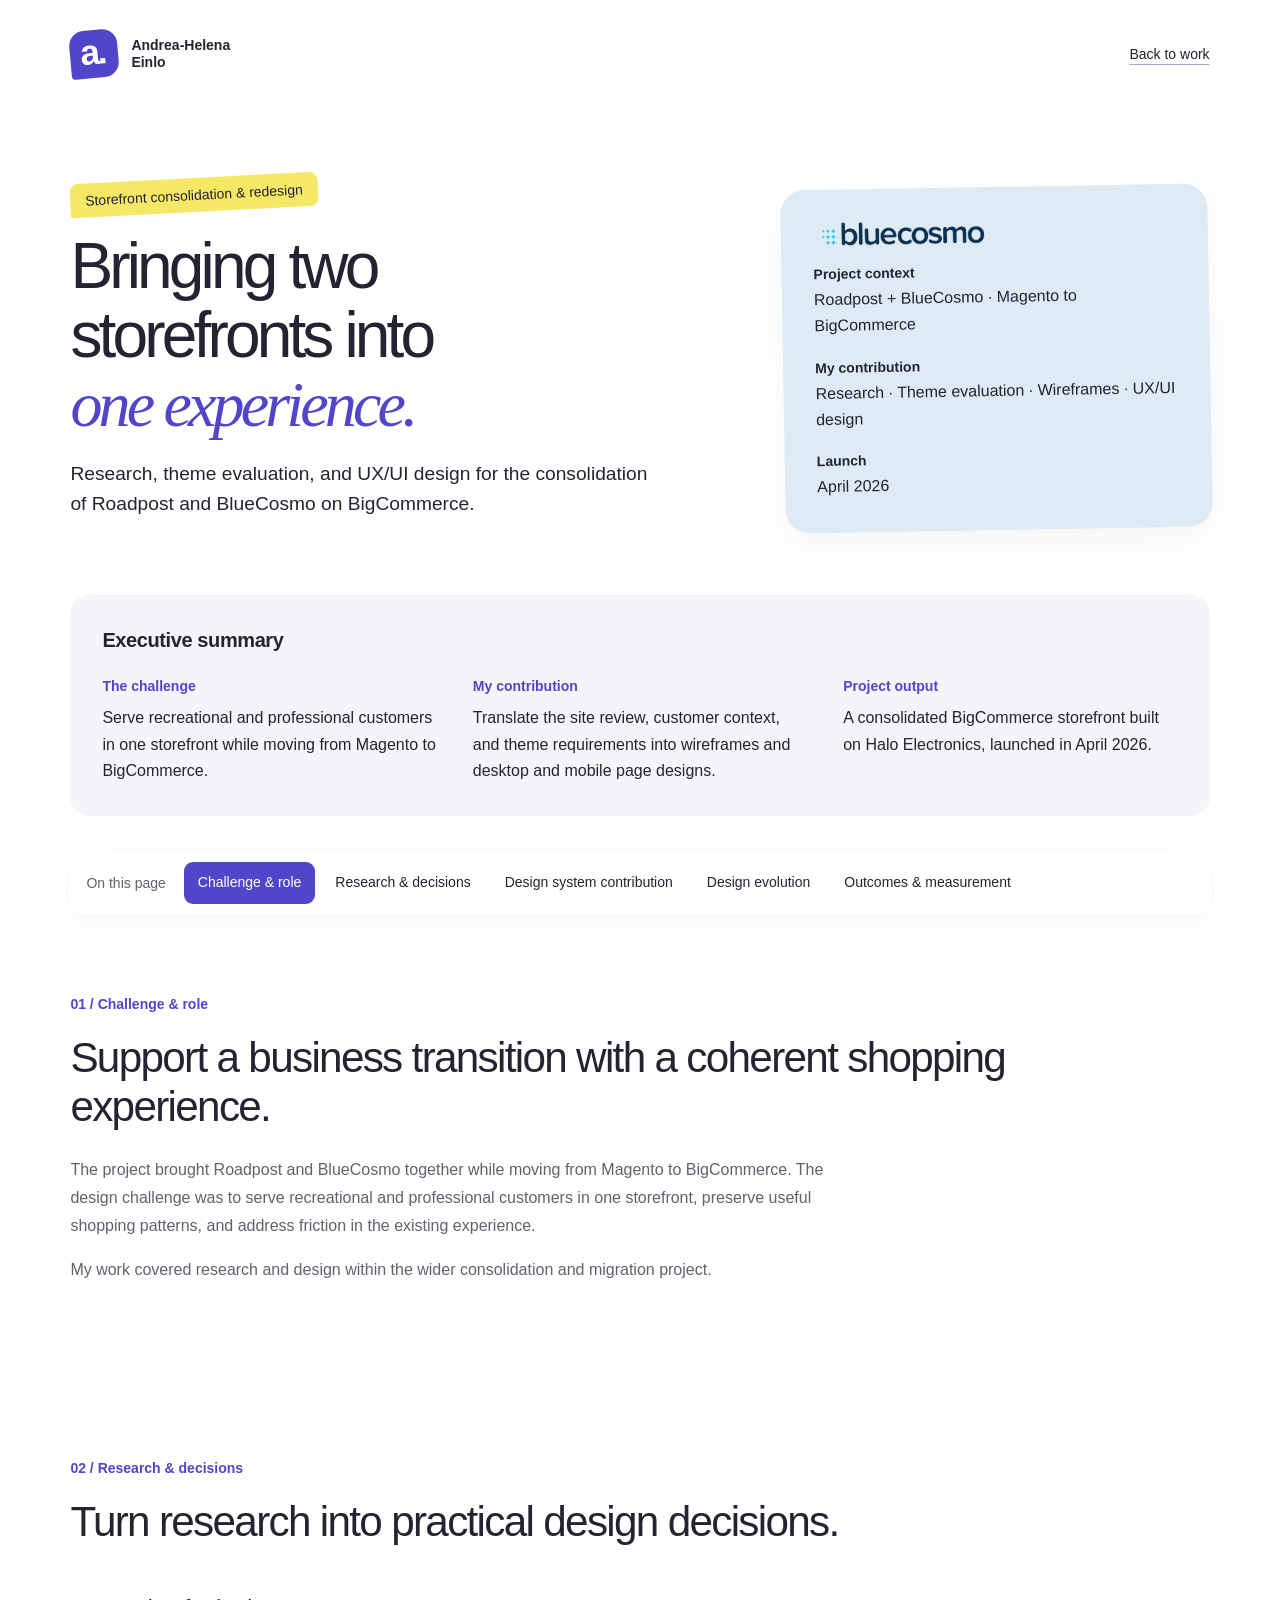
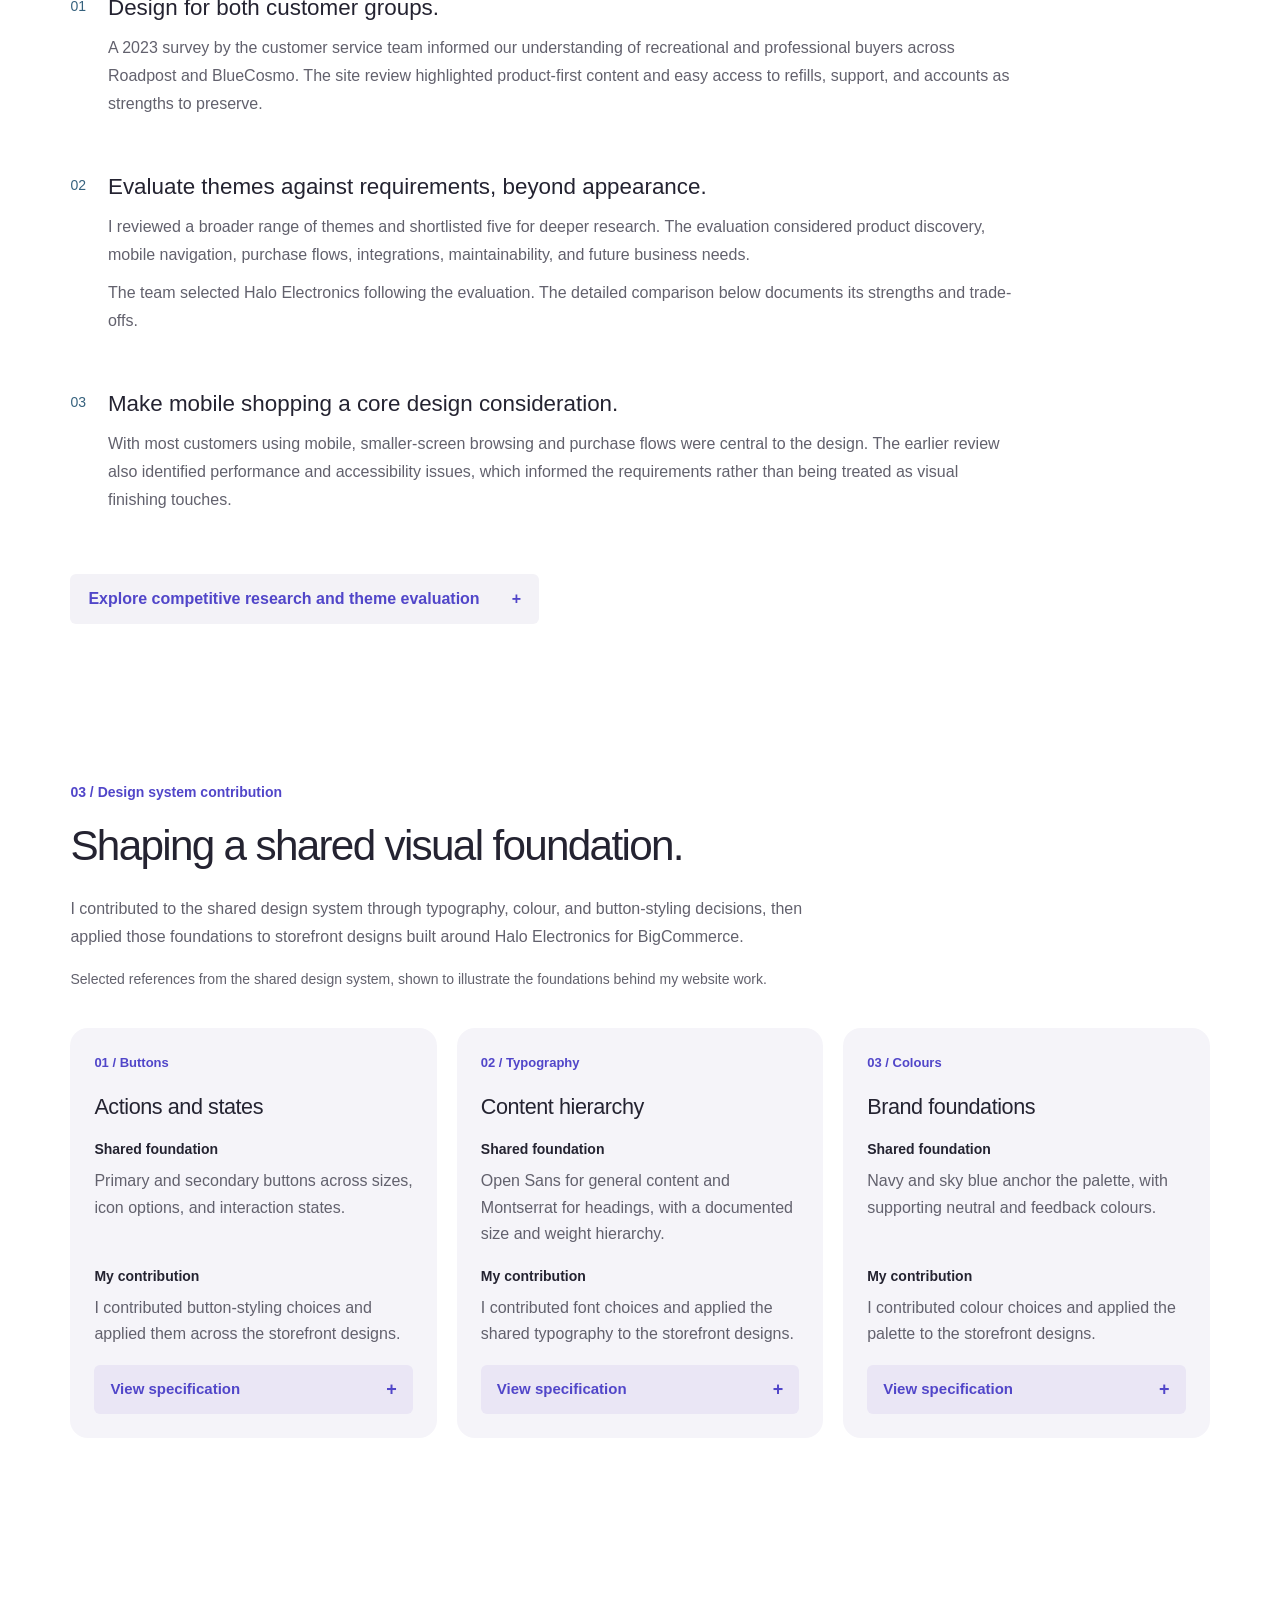
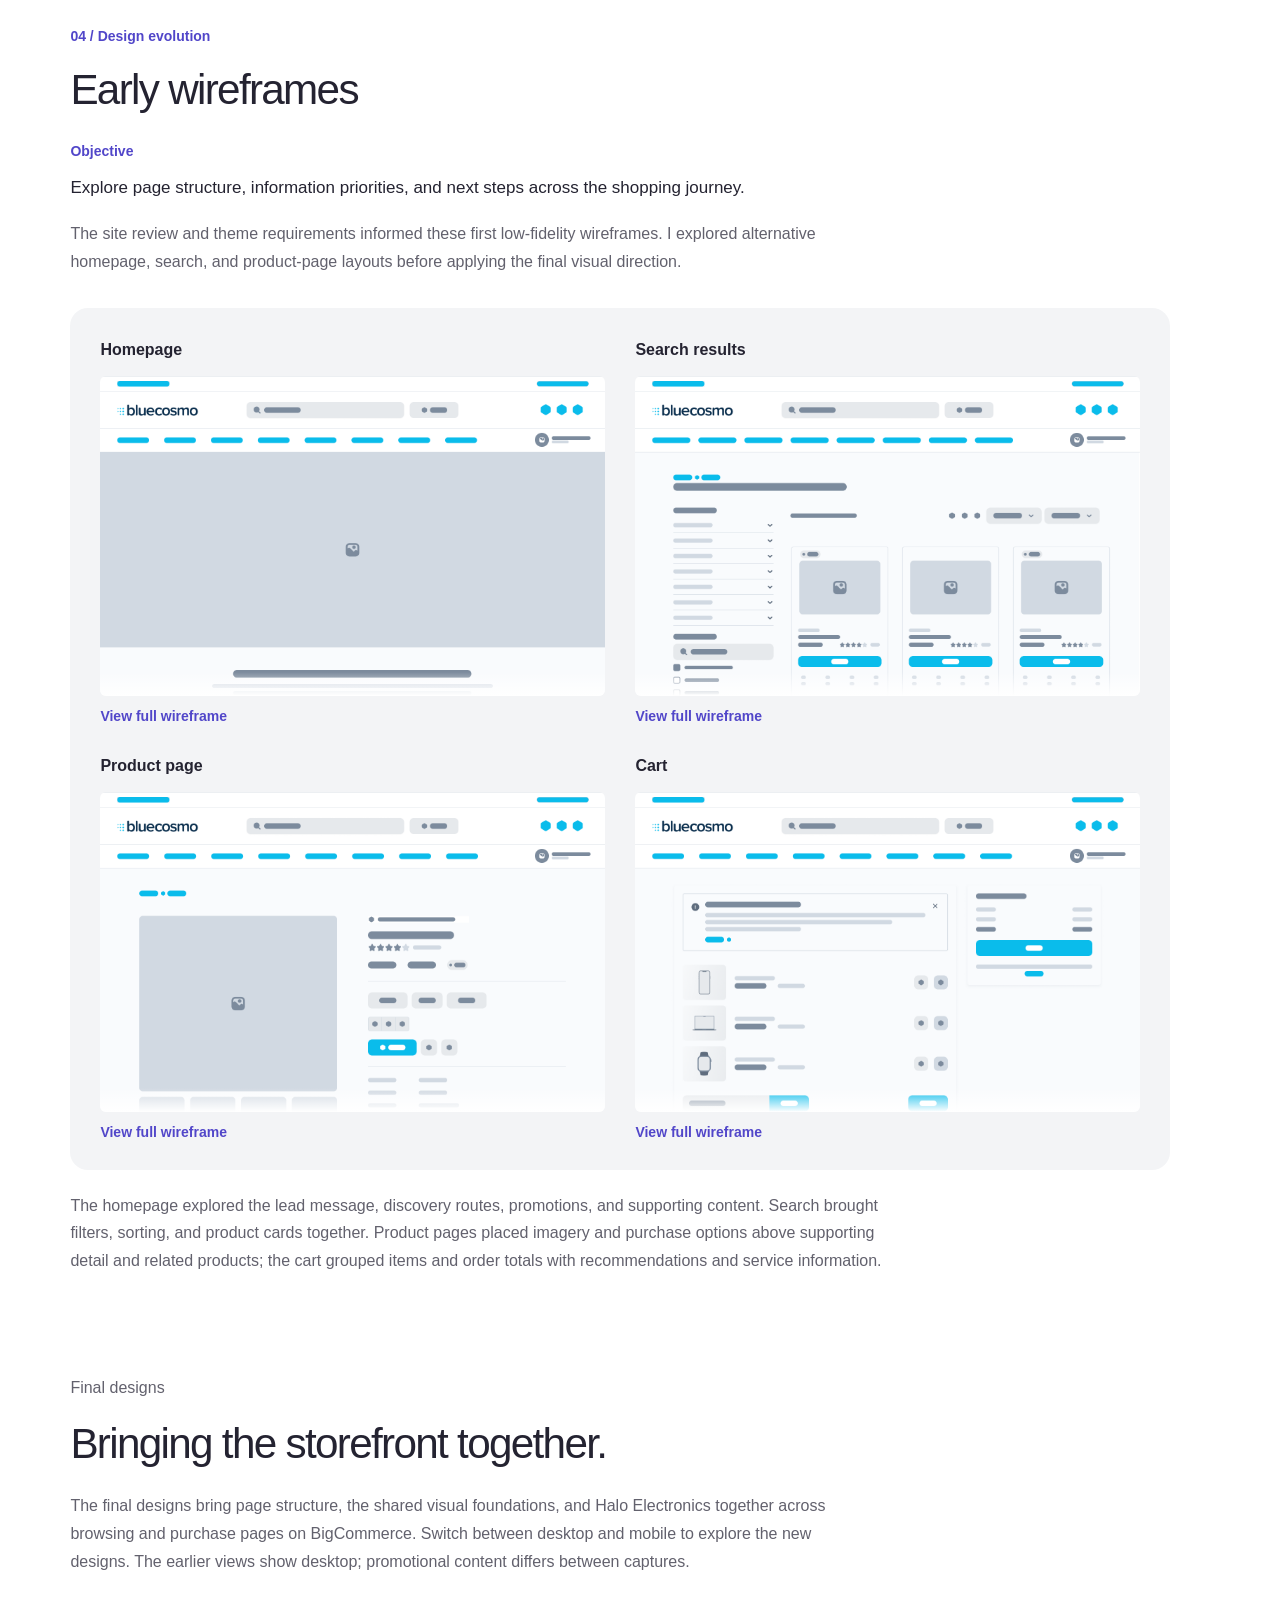
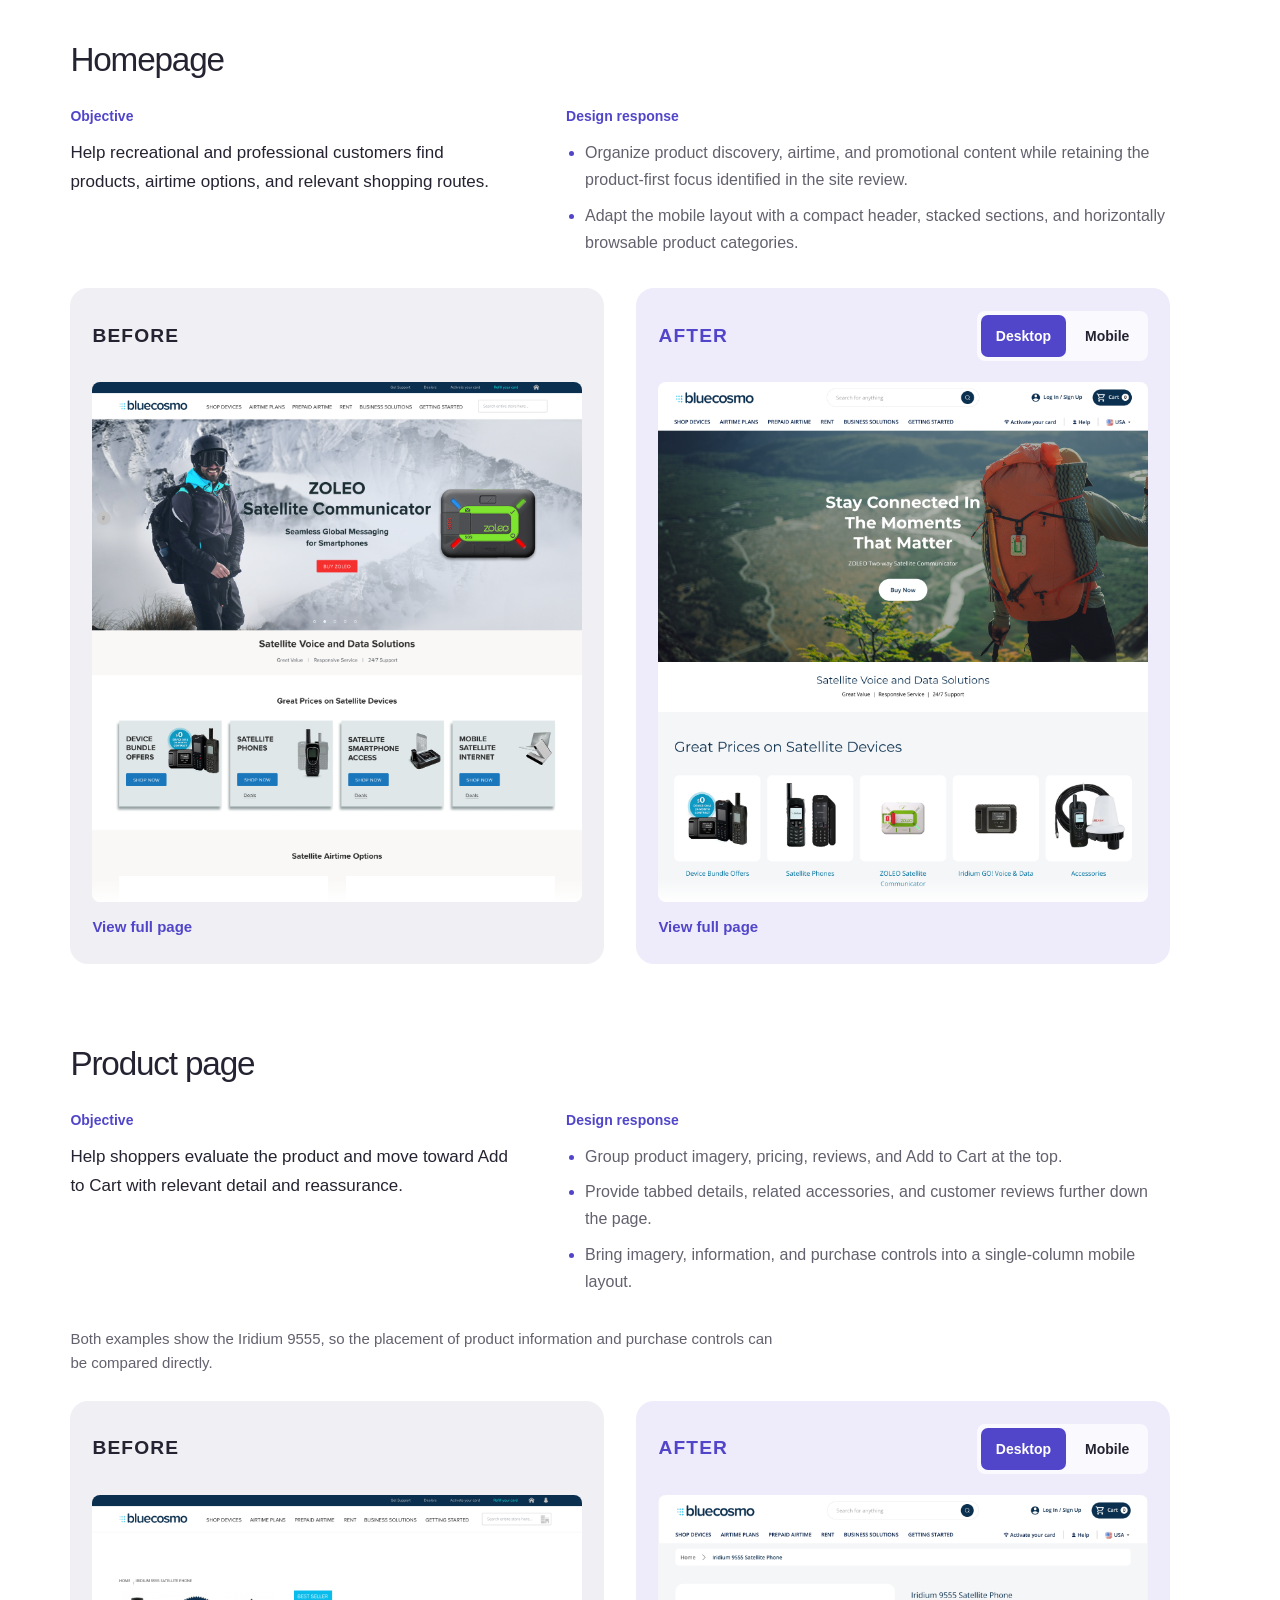
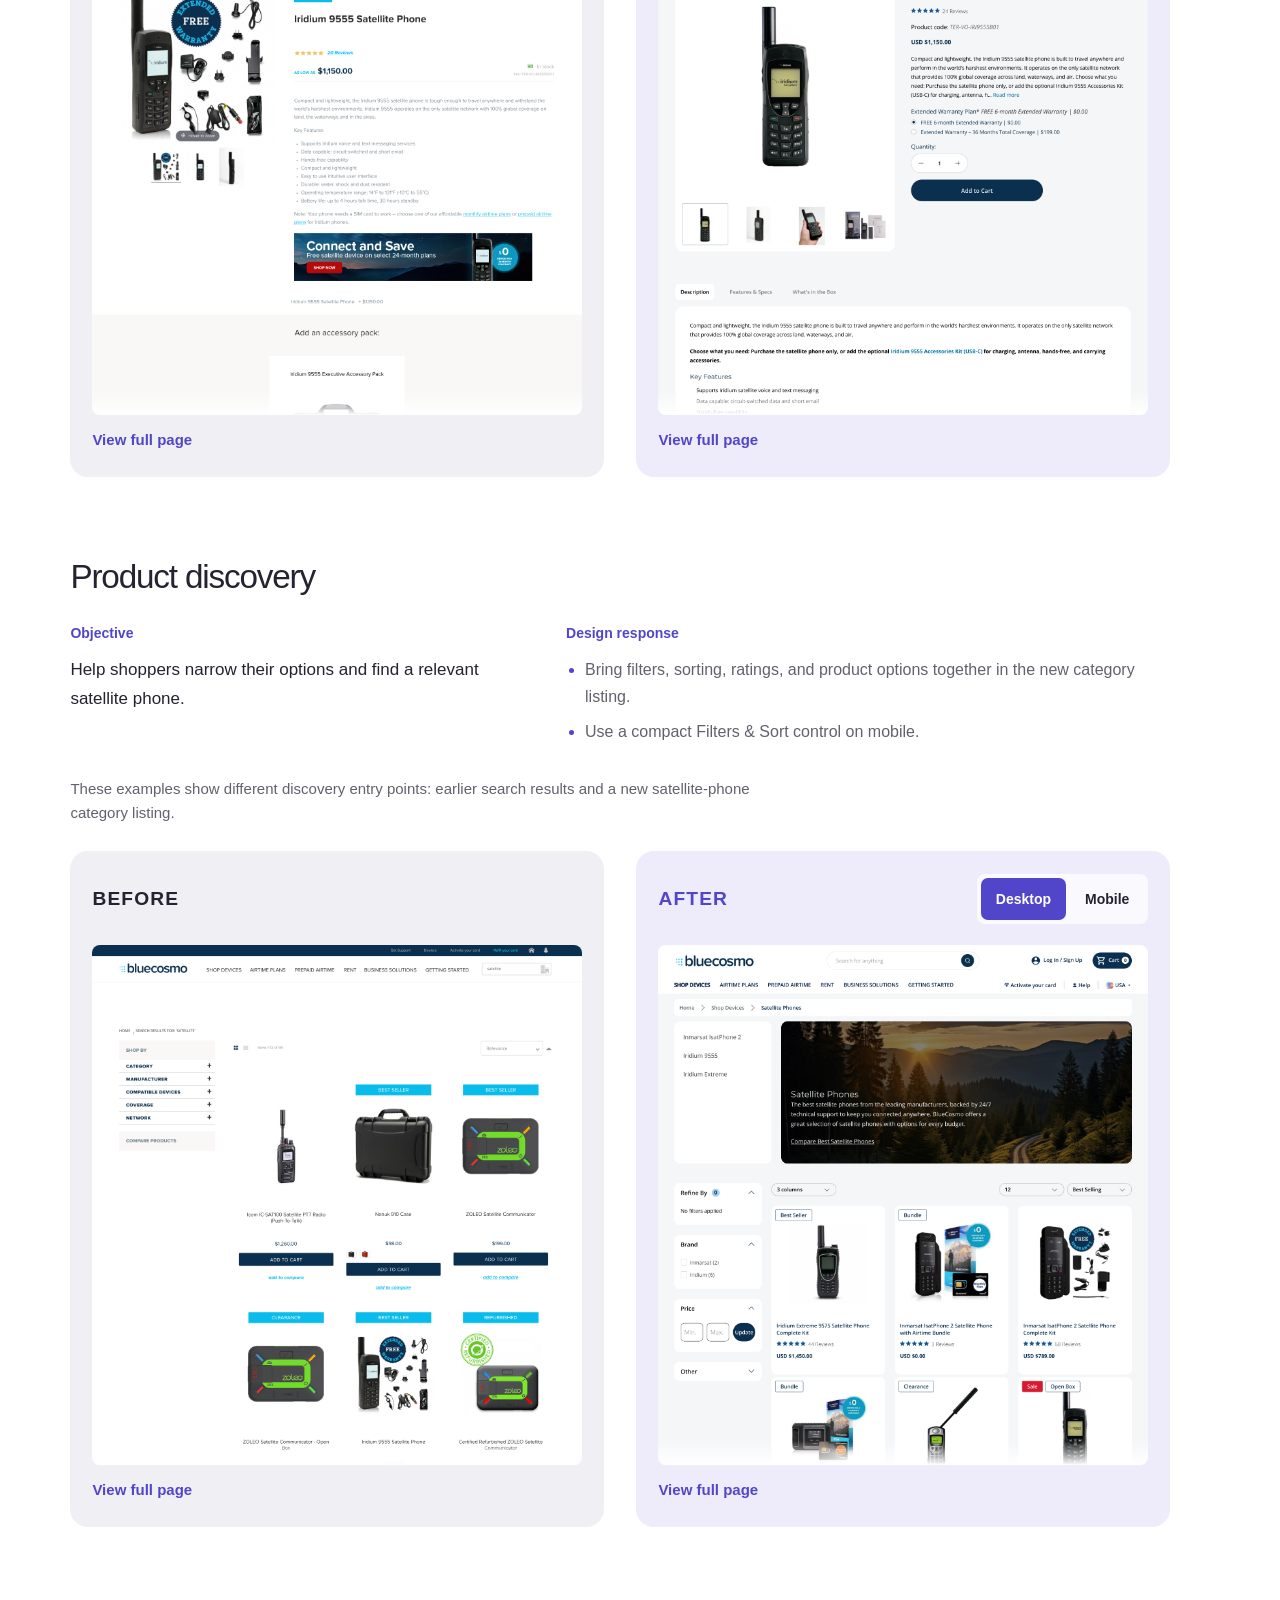
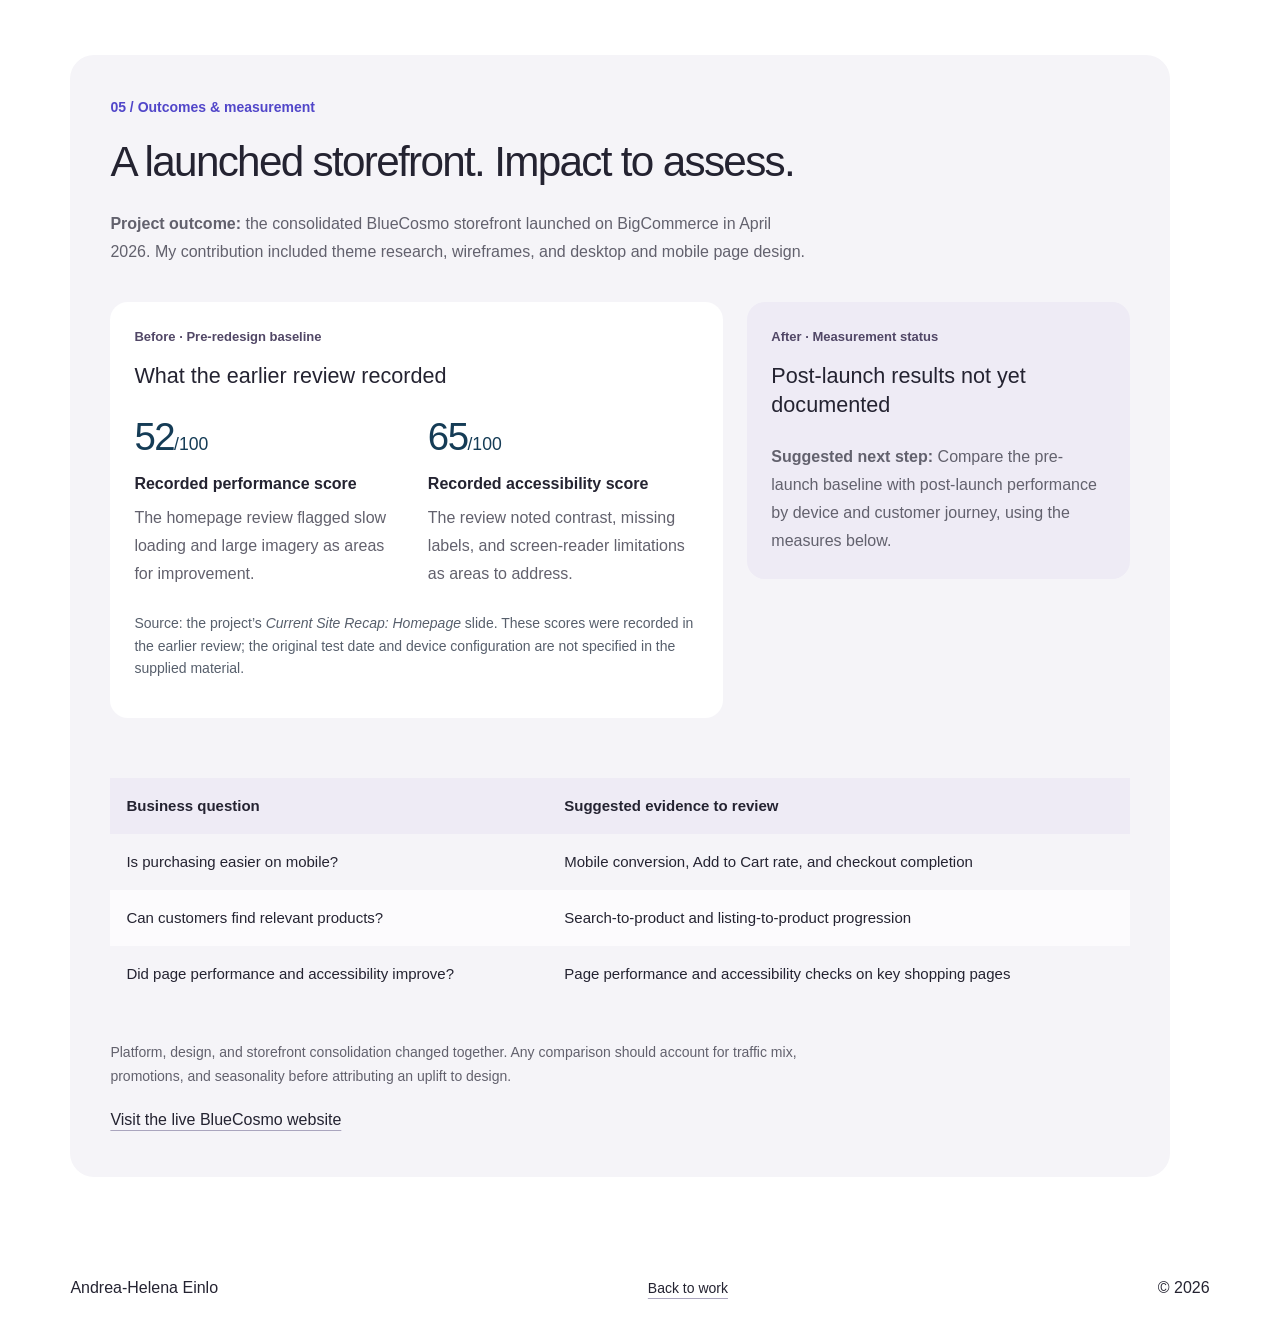
==== commit 45aa003d: "Add files via upload" ====
--- a/bluecosmo.html
+++ b/bluecosmo.html
@@ -1,2 +1,2 @@
 <!doctype html>
-<html lang="en"><head><meta charset="utf-8"><meta name="viewport" content="width=device-width, initial-scale=1"><title>BlueCosmo  ·  Andrea-Helena Einlo</title><meta name="description" content="BlueCosmo platform transition and website redesign: theme research and design during the move from Magento to BigCommerce."><link rel="stylesheet" href="styles.css?v=20261003-soft-boxes"><link rel="icon" href="favicon.svg"></head><body><a class="skip-link" href="#case-main">Skip to content</a><div class="page-shell"><header class="site-header"><a class="identity" href="index.html"><span class="monogram">a.</span><span>Andrea-Helena<br>Einlo</span></a><a class="text-link" href="index.html#work">Back to work</a></header><main id="case-main"><section class="case-hero"><div><span class="hello-sticker">Storefront consolidation &amp; redesign</span><h1>Bringing two<br>storefronts into<br><span>one experience.</span></h1><p class="case-lead">Research, theme evaluation, and UX/UI design for the consolidation of Roadpost and BlueCosmo on BigCommerce.</p></div><div class="case-intro bc-intro"><img class="bc-logo" src="assets/bluecosmo-logo.webp" alt="BlueCosmo"><dl><dt>Project context</dt><dd>Roadpost + BlueCosmo · Magento to BigCommerce</dd><dt>My contribution</dt><dd>Research · Theme evaluation · Wireframes · UX/UI design</dd><dt>Launch</dt><dd>April 2026</dd></dl></div></section><section class="case-overview" aria-labelledby="executive-summary-title"><h2 id="executive-summary-title">Executive summary</h2><div class="executive-summary"><div><h3>The challenge</h3><p>Serve recreational and professional customers in one storefront while moving from Magento to BigCommerce.</p></div><div><h3>My contribution</h3><p>Translate the site review, customer context, and theme requirements into wireframes and desktop and mobile page designs.</p></div><div><h3>Project output</h3><p>A consolidated BigCommerce storefront built on Halo Electronics, launched in April 2026.</p></div></div></section><nav class="project-index case-nav" aria-label="On this page"><span class="case-nav-label">On this page</span><div class="case-nav-links"><a href="#context" aria-current="location">Challenge &amp; role</a><a href="#design">Research &amp; decisions</a><a href="#design-system">Design system contribution</a><a href="#before-after">Design evolution</a><a href="#measurement">Outcomes &amp; measurement</a></div></nav><section id="context" class="case-section"><p class="eyebrow">01 / Challenge &amp; role</p><h2>Support a business transition with a coherent shopping experience.</h2><p class="section-intro">The project brought Roadpost and BlueCosmo together while moving from Magento to BigCommerce. The design challenge was to serve recreational and professional customers in one storefront, preserve useful shopping patterns, and address friction in the existing experience.</p><p class="role-context">My work covered research and design within the wider consolidation and migration project.</p></section><section id="design" class="case-section"><p class="eyebrow">02 / Research &amp; decisions</p><h2>Turn research into practical design decisions.</h2><div class="decision-list"><article><span class="decision-number">01</span><div><h3>Design for both customer groups.</h3><p>A 2023 survey by the customer service team informed our understanding of recreational and professional buyers across Roadpost and BlueCosmo. The site review highlighted product-first content and easy access to refills, support, and accounts as strengths to preserve.</p></div></article><article><span class="decision-number">02</span><div><h3>Evaluate themes against requirements, beyond appearance.</h3><p>I reviewed a broader range of themes and shortlisted five for deeper research. The evaluation considered product discovery, mobile navigation, purchase flows, integrations, maintainability, and future business needs.</p><p>The team selected Halo Electronics following the evaluation. The detailed comparison below documents its strengths and trade-offs.</p></div></article><article><span class="decision-number">03</span><div><h3>Make mobile shopping a core design consideration.</h3><p>With most customers using mobile, smaller-screen browsing and purchase flows were central to the design. The earlier review also identified performance and accessibility issues, which informed the requirements rather than being treated as visual finishing touches.</p></div></article></div><details class="research-detail"><summary>Explore competitive research and theme evaluation</summary><h4>Competitive UX comparison</h4><p>I compared four satellite-commerce websites to review navigation, product discovery, purchase flows, and mobile usability. The analysis documented strengths and opportunities alongside the existing-site review and theme evaluation.</p><p>The comparison covered Satellite Phone Store, Canada Satellite, SatPhoneStore, and Outfitter Satellite. It also reviewed product information, ratings and reviews, calls to action, help content, checkout, and accessibility considerations.</p><p class="evidence-source">Source: Andrea-Helena Einlo, <cite>Competitor Analysis for UX Design</cite>, prepared for BlueCosmo.</p><h4>Theme evaluation</h4><p>The five shortlisted themes were Camden B2B, Beautify, Halo Electronics, Nebula, and Vault. The comparison covered navigation, filtering, image zoom, stock status, checkout, integrations, and SEO/accessibility support.</p><div class="theme-columns"><div><h4>What the site review identified</h4><ul><li>Missing quick-view and quick-add options in listings</li><li>Long product-page scrolling and purchase actions moving out of view</li><li>Performance, contrast, and labelling issues</li></ul></div><div><h4>Halo Electronics trade-offs at selection</h4><ul><li>Extra customization for B2B features</li><li>Product comparisons that did not persist between pages</li><li>An additional service cost for a global notice</li></ul></div></div><div class="retained-research"><h4>Customer context and strengths to retain</h4><p>The survey highlighted differences in personal versus work use and buying frequency. Clean layouts, strong imagery, and clear calls to action were additional strengths identified in the site review.</p><h4>Launch requirements</h4><p>The requirements included a flexible homepage, improved product discovery, clear pricing and stock information, cross-sell opportunities, responsive layouts, and a streamlined checkout. Brand consistency, maintainability, integrations, scalability, SEO, and accessibility informed the evaluation.</p><h4>Halo Electronics design strengths</h4><p>The evaluation highlighted a professional layout, extensive theme customization, and flexible product-page layouts as strengths.</p></div><p>These were project research findings and requirements. They do not establish that every issue was resolved or every feature shipped.</p></details></section><section id="design-system" class="case-section"><p class="eyebrow">03 / Design system contribution</p><h2>Shaping a shared visual foundation.</h2><p class="section-intro">I contributed to the shared design system through typography, colour, and button-styling decisions, then applied those foundations to storefront designs built around Halo Electronics for BigCommerce.</p><p class="system-source">Selected references from the shared design system, shown to illustrate the foundations behind my website work.</p><div class="system-cards"><article class="system-card"><p class="eyebrow">01 / Buttons</p><h3>Actions and states</h3><div class="system-card-copy"><p>Primary and secondary buttons across sizes, icon options, and interaction states.</p></div><details class="system-spec"><summary>View button styles and states</summary><button class="view-shot" type="button" data-image="assets/bc-system-buttons.png" data-caption="BlueCosmo design system · Button styling" aria-label="View BlueCosmo design system · Button styling"><img src="assets/bc-system-buttons.png" alt="BlueCosmo design system: Primary and secondary buttons across sizes, icon options, and interaction states." loading="lazy"><span class="shot-link">View full specification</span></button></details></article><article class="system-card"><p class="eyebrow">02 / Typography</p><h3>Content hierarchy</h3><div class="system-card-copy"><p>Open Sans for general content and Montserrat for headings, with a documented size and weight hierarchy.</p></div><details class="system-spec"><summary>View typography specification</summary><button class="view-shot" type="button" data-image="assets/bc-system-type.png" data-caption="BlueCosmo design system · Typography" aria-label="View BlueCosmo design system · Typography"><img src="assets/bc-system-type.png" alt="BlueCosmo design system: Open Sans for general content and Montserrat for headings, with a documented size and weight hierarchy." loading="lazy"><span class="shot-link">View full specification</span></button></details></article><article class="system-card"><p class="eyebrow">03 / Colours</p><h3>Brand foundations</h3><div class="system-card-copy"><p>Navy and sky blue anchor the palette, with supporting neutral and feedback colours.</p></div><details class="system-spec"><summary>View full colour palette</summary><button class="view-shot" type="button" data-image="assets/bc-system-colours.png" data-caption="BlueCosmo design system · Colour foundations" aria-label="View BlueCosmo design system · Colour foundations"><img src="assets/bc-system-colours.png" alt="BlueCosmo design system: Navy and sky blue anchor the palette, with supporting neutral and feedback colours." loading="lazy"><span class="shot-link">View full specification</span></button></details></article></div></section><section id="before-after" class="case-section"><p class="eyebrow">04 / Design evolution</p><div id="wireframes"><h2>Early wireframes</h2><p class="wireframe-objective"><strong>Objective</strong> Explore page structure, information priorities, and next steps across the shopping journey.</p><p class="section-intro">The site review and theme requirements informed these first low-fidelity wireframes. I explored alternative homepage, search, and product-page layouts before applying the final visual direction.</p><div class="wireframe-gallery"><figure class="wireframe-preview"><figcaption>Homepage</figcaption><button class="view-shot" type="button" data-image="assets/bc-wireframe-home.webp" data-caption="Early wireframe · Homepage" aria-label="View Early wireframe · Homepage"><div class="case-shot"><img src="assets/bc-wireframe-home.webp" width="1440" height="3313" style="--preview-width:720px" alt="Early wireframe · Homepage" loading="lazy"></div><span class="shot-link">View full wireframe</span></button></figure><figure class="wireframe-preview"><figcaption>Search results</figcaption><button class="view-shot" type="button" data-image="assets/bc-wireframe-search.webp" data-caption="Early wireframe · Search results" aria-label="View Early wireframe · Search results"><div class="case-shot"><img src="assets/bc-wireframe-search.webp" width="1440" height="3945" style="--preview-width:720px" alt="Early wireframe · Search results" loading="lazy"></div><span class="shot-link">View full wireframe</span></button></figure><figure class="wireframe-preview"><figcaption>Product page</figcaption><button class="view-shot" type="button" data-image="assets/bc-wireframe-product.webp" data-caption="Early wireframe · Product page" aria-label="View Early wireframe · Product page"><div class="case-shot"><img src="assets/bc-wireframe-product.webp" width="1440" height="3494" style="--preview-width:720px" alt="Early wireframe · Product page" loading="lazy"></div><span class="shot-link">View full wireframe</span></button></figure><figure class="wireframe-preview"><figcaption>Cart</figcaption><button class="view-shot" type="button" data-image="assets/bc-wireframe-cart.webp" data-caption="Early wireframe · Cart" aria-label="View Early wireframe · Cart"><div class="case-shot"><img src="assets/bc-wireframe-cart.webp" width="1440" height="2758" style="--preview-width:720px" alt="Early wireframe · Cart" loading="lazy"></div><span class="shot-link">View full wireframe</span></button></figure></div><p class="wireframe-story">The homepage explored the lead message, discovery routes, promotions, and supporting content. Search brought filters, sorting, and product cards together. Product pages placed imagery and purchase options above supporting detail and related products; the cart grouped items and order totals with recommendations and service information.</p></div><div class="final-experience"><p class="eyebrow">Final designs</p><h2>Bringing the storefront together.</h2><p class="section-intro">The final designs bring page structure, the shared visual foundations, and Halo Electronics together across browsing and purchase pages on BigCommerce. Switch between desktop and mobile to explore the new designs. The earlier views show desktop; promotional content differs between captures.</p><section class="page-example" aria-labelledby="page-example-1"><h3 class="page-example-title" id="page-example-1">Homepage</h3><div class="page-brief"><div class="page-goal"><h4>Objective</h4><p>Help recreational and professional customers find products, airtime options, and relevant shopping routes.</p></div><div class="page-response"><h4>Design response</h4><ul><li>Organize product discovery, airtime, and promotional content while retaining the product-first focus identified in the site review.</li><li>Adapt the mobile layout with a compact header, stacked sections, and horizontally browsable product categories.</li></ul></div></div><div class="comparison-grid page-comparison"><figure class="comparison-before"><figcaption class="comparison-header"><div class="comparison-caption"><span class="comparison-state before">BEFORE</span></div></figcaption><button class="view-shot" type="button" data-image="assets/bc-before-home.webp" data-caption="Before · Homepage" aria-label="View Before · Homepage"><div class="case-shot"><img src="assets/bc-before-home.webp" width="1440" height="3303" style="--preview-width:720.0px" alt="Before · Homepage" loading="lazy"></div><span class="shot-link">View full page</span></button></figure><figure class="device-preview comparison-after" data-device-preview><figcaption class="comparison-header"><div class="comparison-caption"><span class="comparison-state after">AFTER</span></div><div class="device-switch" role="group" aria-label="Homepage device view"><button type="button" aria-pressed="true" data-device="desktop" data-src="assets/bc-after-home.webp" data-caption="After · Homepage · Desktop" data-title="Homepage">Desktop</button><button type="button" aria-pressed="false" data-device="mobile" data-src="assets/bc-after-mobile-v2.webp" data-caption="After · Homepage · Mobile" data-title="Homepage">Mobile</button></div></figcaption><button class="view-shot" type="button" data-image="assets/bc-after-home.webp" data-caption="After · Homepage · Desktop" aria-label="View After · Homepage · Desktop"><div class="case-shot"><img src="assets/bc-after-home.webp" width="1512" height="6671" style="--preview-width:756.0px" alt="After · Homepage · Desktop" loading="lazy"></div><span class="shot-link">View full page</span></button></figure></div></section><section class="page-example" aria-labelledby="page-example-2"><h3 class="page-example-title" id="page-example-2">Product page</h3><div class="page-brief"><div class="page-goal"><h4>Objective</h4><p>Help shoppers evaluate the product and move toward Add to Cart with relevant detail and reassurance.</p></div><div class="page-response"><h4>Design response</h4><ul><li>Group product imagery, pricing, reviews, and Add to Cart at the top.</li><li>Provide tabbed details, related accessories, and customer reviews further down the page.</li><li>Bring imagery, information, and purchase controls into a single-column mobile layout.</li></ul></div></div><p class="comparison-note">Both examples show the Iridium 9555, so the placement of product information and purchase controls can be compared directly.</p><div class="comparison-grid page-comparison"><figure class="comparison-before"><figcaption class="comparison-header"><div class="comparison-caption"><span class="comparison-state before">BEFORE</span></div></figcaption><button class="view-shot" type="button" data-image="assets/bc-before-product.webp" data-caption="Before · Product page" aria-label="View Before · Product page"><div class="case-shot"><img src="assets/bc-before-product.webp" width="1440" height="7223" style="--preview-width:720.0px" alt="Before · Product page" loading="lazy"></div><span class="shot-link">View full page</span></button></figure><figure class="device-preview comparison-after" data-device-preview><figcaption class="comparison-header"><div class="comparison-caption"><span class="comparison-state after">AFTER</span></div><div class="device-switch" role="group" aria-label="Product page device view"><button type="button" aria-pressed="true" data-device="desktop" data-src="assets/bc-after-iridium-desktop.png" data-caption="After · Product page · Desktop" data-title="Product page">Desktop</button><button type="button" aria-pressed="false" data-device="mobile" data-src="assets/bc-after-iridium-mobile.png" data-caption="After · Product page · Mobile" data-title="Product page">Mobile</button></div></figcaption><button class="view-shot" type="button" data-image="assets/bc-after-iridium-desktop.png" data-caption="After · Product page · Desktop" aria-label="View After · Product page · Desktop"><div class="case-shot"><img src="assets/bc-after-iridium-desktop.png" width="1520" height="6732" style="--preview-width:760.0px" alt="After · Product page · Desktop" loading="lazy"></div><span class="shot-link">View full page</span></button></figure></div></section><section class="page-example" aria-labelledby="page-example-3"><h3 class="page-example-title" id="page-example-3">Product discovery</h3><div class="page-brief"><div class="page-goal"><h4>Objective</h4><p>Help shoppers narrow their options and find a relevant satellite phone.</p></div><div class="page-response"><h4>Design response</h4><ul><li>Bring filters, sorting, ratings, and product options together in the new category listing.</li><li>Use a compact Filters &amp; Sort control on mobile.</li></ul></div></div><p class="comparison-note">These examples show different discovery entry points: earlier search results and a new satellite-phone category listing.</p><div class="comparison-grid page-comparison"><figure class="comparison-before"><figcaption class="comparison-header"><div class="comparison-caption"><span class="comparison-state before">BEFORE</span></div></figcaption><button class="view-shot" type="button" data-image="assets/bc-before-search.webp" data-caption="Before · Search results" aria-label="View Before · Search results"><div class="case-shot"><img src="assets/bc-before-search.webp" width="1440" height="3717" style="--preview-width:720.0px" alt="Before · Search results" loading="lazy"></div><span class="shot-link">View full page</span></button></figure><figure class="device-preview comparison-after" data-device-preview><figcaption class="comparison-header"><div class="comparison-caption"><span class="comparison-state after">AFTER</span></div><div class="device-switch" role="group" aria-label="Category listing device view"><button type="button" aria-pressed="true" data-device="desktop" data-src="assets/bc-category-desktop.png" data-caption="After · Category listing · Desktop" data-title="Category listing">Desktop</button><button type="button" aria-pressed="false" data-device="mobile" data-src="assets/bc-category-mobile.png" data-caption="After · Category listing · Mobile" data-title="Category listing">Mobile</button></div></figcaption><button class="view-shot" type="button" data-image="assets/bc-category-desktop.png" data-caption="After · Category listing · Desktop" aria-label="View After · Category listing · Desktop"><div class="case-shot"><img src="assets/bc-category-desktop.png" width="1512" height="3769" style="--preview-width:756.0px" alt="After · Category listing · Desktop" loading="lazy"></div><span class="shot-link">View full page</span></button></figure></div></section></div></section><section id="measurement" class="case-closing"><p class="eyebrow">05 / Outcomes &amp; measurement</p><h2>A launched storefront. Impact to assess.</h2><p><strong>Project outcome:</strong> the consolidated BlueCosmo storefront launched on BigCommerce in April 2026. My contribution included theme research, wireframes, and desktop and mobile page design.</p><div class="measurement-comparison"><aside class="baseline-evidence" aria-labelledby="bc-baseline"><p class="eyebrow">Before · Pre-redesign baseline</p><h3 id="bc-baseline">What the earlier review recorded</h3><div class="baseline-grid"><div><span class="baseline-value">52<span>/100</span></span><h4>Recorded performance score</h4><p>The homepage review flagged slow loading and large imagery as areas for improvement.</p></div><div><span class="baseline-value">65<span>/100</span></span><h4>Recorded accessibility score</h4><p>The review noted contrast, missing labels, and screen-reader limitations as areas to address.</p></div></div><p class="evidence-source">Source: the project’s <cite>Current Site Recap: Homepage</cite> slide. These scores were recorded in the earlier review; the original test date and device configuration are not specified in the supplied material.</p></aside><aside class="measurement-followup" aria-labelledby="postlaunch-status"><p class="eyebrow">After · Measurement status</p><h3 id="postlaunch-status">Post-launch results not yet documented</h3><p><strong>Suggested next step:</strong> Compare the pre-launch baseline with post-launch performance by device and customer journey, using the measures below.</p></aside></div><div class="metric-table-wrap"><table class="metric-table"><thead><tr><th>Business question</th><th>Suggested evidence to review</th></tr></thead><tbody><tr><td>Is purchasing easier on mobile?</td><td>Mobile conversion, Add to Cart rate, and checkout completion</td></tr><tr><td>Can customers find relevant products?</td><td>Search-to-product and listing-to-product progression</td></tr><tr><td>Did page performance and accessibility improve?</td><td>Page performance and accessibility checks on key shopping pages</td></tr></tbody></table></div><p class="outcome-note">Platform, design, and storefront consolidation changed together. Any comparison should account for traffic mix, promotions, and seasonality before attributing an uplift to design.</p><a class="text-link" href="https://www.bluecosmo.com/" target="_blank" rel="noopener">Visit the live BlueCosmo website</a></section></main><footer class="site-footer"><span>Andrea-Helena Einlo</span><a class="text-link" href="index.html#work">Back to work</a><span>© 2026</span></footer></div><dialog class="screen-viewer" id="screen-viewer" aria-labelledby="viewer-caption"><div class="viewer-toolbar"><h2 id="viewer-caption">Page preview</h2><div class="viewer-actions"><button type="button" id="viewer-prev" aria-label="Previous screenshot">Previous</button><button type="button" id="viewer-next" aria-label="Next screenshot">Next</button><label>Zoom <select id="viewer-zoom"><option value="1">100% · Original</option><option value="1.5">150%</option><option value="2">200%</option><option value="fit">Fit width</option></select></label><button type="button" id="viewer-close">Close ×</button></div></div><div class="viewer-scroll" tabindex="0" aria-label="Scrollable page preview"><img id="viewer-image" alt=""></div></dialog><script src="device-switch.js?v=20261003-comparison-labels"></script><script src="viewer.js?v=20261002-scroll-reset"></script></body></html>
+<html lang="en"><head><meta charset="utf-8"><meta name="viewport" content="width=device-width, initial-scale=1"><title>BlueCosmo  ·  Andrea-Helena Einlo</title><meta name="description" content="BlueCosmo platform transition and website redesign: theme research and design during the move from Magento to BigCommerce."><link rel="stylesheet" href="styles.css?v=20261003-system-cards"><link rel="icon" href="favicon.svg"></head><body><a class="skip-link" href="#case-main">Skip to content</a><div class="page-shell"><header class="site-header"><a class="identity" href="index.html"><span class="monogram">a.</span><span>Andrea-Helena<br>Einlo</span></a><a class="text-link" href="index.html#work">Back to work</a></header><main id="case-main"><section class="case-hero"><div><span class="hello-sticker">Storefront consolidation &amp; redesign</span><h1>Bringing two<br>storefronts into<br><span>one experience.</span></h1><p class="case-lead">Research, theme evaluation, and UX/UI design for the consolidation of Roadpost and BlueCosmo on BigCommerce.</p></div><div class="case-intro bc-intro"><img class="bc-logo" src="assets/bluecosmo-logo.webp" alt="BlueCosmo"><dl><dt>Project context</dt><dd>Roadpost + BlueCosmo · Magento to BigCommerce</dd><dt>My contribution</dt><dd>Research · Theme evaluation · Wireframes · UX/UI design</dd><dt>Launch</dt><dd>April 2026</dd></dl></div></section><section class="case-overview" aria-labelledby="executive-summary-title"><h2 id="executive-summary-title">Executive summary</h2><div class="executive-summary"><div><h3>The challenge</h3><p>Serve recreational and professional customers in one storefront while moving from Magento to BigCommerce.</p></div><div><h3>My contribution</h3><p>Translate the site review, customer context, and theme requirements into wireframes and desktop and mobile page designs.</p></div><div><h3>Project output</h3><p>A consolidated BigCommerce storefront built on Halo Electronics, launched in April 2026.</p></div></div></section><nav class="project-index case-nav" aria-label="On this page"><span class="case-nav-label">On this page</span><div class="case-nav-links"><a href="#context" aria-current="location">Challenge &amp; role</a><a href="#design">Research &amp; decisions</a><a href="#design-system">Design system contribution</a><a href="#before-after">Design evolution</a><a href="#measurement">Outcomes &amp; measurement</a></div></nav><section id="context" class="case-section"><p class="eyebrow">01 / Challenge &amp; role</p><h2>Support a business transition with a coherent shopping experience.</h2><p class="section-intro">The project brought Roadpost and BlueCosmo together while moving from Magento to BigCommerce. The design challenge was to serve recreational and professional customers in one storefront, preserve useful shopping patterns, and address friction in the existing experience.</p><p class="role-context">My work covered research and design within the wider consolidation and migration project.</p></section><section id="design" class="case-section"><p class="eyebrow">02 / Research &amp; decisions</p><h2>Turn research into practical design decisions.</h2><div class="decision-list"><article><span class="decision-number">01</span><div><h3>Design for both customer groups.</h3><p>A 2023 survey by the customer service team informed our understanding of recreational and professional buyers across Roadpost and BlueCosmo. The site review highlighted product-first content and easy access to refills, support, and accounts as strengths to preserve.</p></div></article><article><span class="decision-number">02</span><div><h3>Evaluate themes against requirements, beyond appearance.</h3><p>I reviewed a broader range of themes and shortlisted five for deeper research. The evaluation considered product discovery, mobile navigation, purchase flows, integrations, maintainability, and future business needs.</p><p>The team selected Halo Electronics following the evaluation. The detailed comparison below documents its strengths and trade-offs.</p></div></article><article><span class="decision-number">03</span><div><h3>Make mobile shopping a core design consideration.</h3><p>With most customers using mobile, smaller-screen browsing and purchase flows were central to the design. The earlier review also identified performance and accessibility issues, which informed the requirements rather than being treated as visual finishing touches.</p></div></article></div><details class="research-detail"><summary>Explore competitive research and theme evaluation</summary><h4>Competitive UX comparison</h4><p>I compared four satellite-commerce websites to review navigation, product discovery, purchase flows, and mobile usability. The analysis documented strengths and opportunities alongside the existing-site review and theme evaluation.</p><p>The comparison covered Satellite Phone Store, Canada Satellite, SatPhoneStore, and Outfitter Satellite. It also reviewed product information, ratings and reviews, calls to action, help content, checkout, and accessibility considerations.</p><p class="evidence-source">Source: Andrea-Helena Einlo, <cite>Competitor Analysis for UX Design</cite>, prepared for BlueCosmo.</p><h4>Theme evaluation</h4><p>The five shortlisted themes were Camden B2B, Beautify, Halo Electronics, Nebula, and Vault. The comparison covered navigation, filtering, image zoom, stock status, checkout, integrations, and SEO/accessibility support.</p><div class="theme-columns"><div><h4>What the site review identified</h4><ul><li>Missing quick-view and quick-add options in listings</li><li>Long product-page scrolling and purchase actions moving out of view</li><li>Performance, contrast, and labelling issues</li></ul></div><div><h4>Halo Electronics trade-offs at selection</h4><ul><li>Extra customization for B2B features</li><li>Product comparisons that did not persist between pages</li><li>An additional service cost for a global notice</li></ul></div></div><div class="retained-research"><h4>Customer context and strengths to retain</h4><p>The survey highlighted differences in personal versus work use and buying frequency. Clean layouts, strong imagery, and clear calls to action were additional strengths identified in the site review.</p><h4>Launch requirements</h4><p>The requirements included a flexible homepage, improved product discovery, clear pricing and stock information, cross-sell opportunities, responsive layouts, and a streamlined checkout. Brand consistency, maintainability, integrations, scalability, SEO, and accessibility informed the evaluation.</p><h4>Halo Electronics design strengths</h4><p>The evaluation highlighted a professional layout, extensive theme customization, and flexible product-page layouts as strengths.</p></div><p>These were project research findings and requirements. They do not establish that every issue was resolved or every feature shipped.</p></details></section><section id="design-system" class="case-section"><p class="eyebrow">03 / Design system contribution</p><h2>Shaping a shared visual foundation.</h2><p class="section-intro">I contributed to the shared design system through typography, colour, and button-styling decisions, then applied those foundations to storefront designs built around Halo Electronics for BigCommerce.</p><p class="system-source">Selected references from the shared design system, shown to illustrate the foundations behind my website work.</p><div class="system-cards"><article class="system-card"><p class="eyebrow">01 / Buttons</p><h3>Actions and states</h3><div class="system-card-content system-foundation"><h4>Shared foundation</h4><p>Primary and secondary buttons across sizes, icon options, and interaction states.</p></div><div class="system-card-content system-contribution"><h4>My contribution</h4><p>I contributed button-styling choices and applied them across the storefront designs.</p></div><details class="system-spec"><summary aria-label="View BlueCosmo buttons specification">View specification</summary><button class="view-shot" type="button" data-image="assets/bc-system-buttons.png" data-caption="BlueCosmo design system · Button styling" aria-label="View BlueCosmo design system · Button styling"><img src="assets/bc-system-buttons.png" alt="BlueCosmo design system: Primary and secondary buttons across sizes, icon options, and interaction states." loading="lazy"><span class="shot-link">View full specification</span></button></details></article><article class="system-card"><p class="eyebrow">02 / Typography</p><h3>Content hierarchy</h3><div class="system-card-content system-foundation"><h4>Shared foundation</h4><p>Open Sans for general content and Montserrat for headings, with a documented size and weight hierarchy.</p></div><div class="system-card-content system-contribution"><h4>My contribution</h4><p>I contributed font choices and applied the shared typography to the storefront designs.</p></div><details class="system-spec"><summary aria-label="View BlueCosmo typography specification">View specification</summary><button class="view-shot" type="button" data-image="assets/bc-system-type.png" data-caption="BlueCosmo design system · Typography" aria-label="View BlueCosmo design system · Typography"><img src="assets/bc-system-type.png" alt="BlueCosmo design system: Open Sans for general content and Montserrat for headings, with a documented size and weight hierarchy." loading="lazy"><span class="shot-link">View full specification</span></button></details></article><article class="system-card"><p class="eyebrow">03 / Colours</p><h3>Brand foundations</h3><div class="system-card-content system-foundation"><h4>Shared foundation</h4><p>Navy and sky blue anchor the palette, with supporting neutral and feedback colours.</p></div><div class="system-card-content system-contribution"><h4>My contribution</h4><p>I contributed colour choices and applied the palette to the storefront designs.</p></div><details class="system-spec"><summary aria-label="View BlueCosmo colours specification">View specification</summary><button class="view-shot" type="button" data-image="assets/bc-system-colours.png" data-caption="BlueCosmo design system · Colour foundations" aria-label="View BlueCosmo design system · Colour foundations"><img src="assets/bc-system-colours.png" alt="BlueCosmo design system: Navy and sky blue anchor the palette, with supporting neutral and feedback colours." loading="lazy"><span class="shot-link">View full specification</span></button></details></article></div></section><section id="before-after" class="case-section"><p class="eyebrow">04 / Design evolution</p><div id="wireframes"><h2>Early wireframes</h2><p class="wireframe-objective"><strong>Objective</strong> Explore page structure, information priorities, and next steps across the shopping journey.</p><p class="section-intro">The site review and theme requirements informed these first low-fidelity wireframes. I explored alternative homepage, search, and product-page layouts before applying the final visual direction.</p><div class="wireframe-gallery"><figure class="wireframe-preview"><figcaption>Homepage</figcaption><button class="view-shot" type="button" data-image="assets/bc-wireframe-home.webp" data-caption="Early wireframe · Homepage" aria-label="View Early wireframe · Homepage"><div class="case-shot"><img src="assets/bc-wireframe-home.webp" width="1440" height="3313" style="--preview-width:720px" alt="Early wireframe · Homepage" loading="lazy"></div><span class="shot-link">View full wireframe</span></button></figure><figure class="wireframe-preview"><figcaption>Search results</figcaption><button class="view-shot" type="button" data-image="assets/bc-wireframe-search.webp" data-caption="Early wireframe · Search results" aria-label="View Early wireframe · Search results"><div class="case-shot"><img src="assets/bc-wireframe-search.webp" width="1440" height="3945" style="--preview-width:720px" alt="Early wireframe · Search results" loading="lazy"></div><span class="shot-link">View full wireframe</span></button></figure><figure class="wireframe-preview"><figcaption>Product page</figcaption><button class="view-shot" type="button" data-image="assets/bc-wireframe-product.webp" data-caption="Early wireframe · Product page" aria-label="View Early wireframe · Product page"><div class="case-shot"><img src="assets/bc-wireframe-product.webp" width="1440" height="3494" style="--preview-width:720px" alt="Early wireframe · Product page" loading="lazy"></div><span class="shot-link">View full wireframe</span></button></figure><figure class="wireframe-preview"><figcaption>Cart</figcaption><button class="view-shot" type="button" data-image="assets/bc-wireframe-cart.webp" data-caption="Early wireframe · Cart" aria-label="View Early wireframe · Cart"><div class="case-shot"><img src="assets/bc-wireframe-cart.webp" width="1440" height="2758" style="--preview-width:720px" alt="Early wireframe · Cart" loading="lazy"></div><span class="shot-link">View full wireframe</span></button></figure></div><p class="wireframe-story">The homepage explored the lead message, discovery routes, promotions, and supporting content. Search brought filters, sorting, and product cards together. Product pages placed imagery and purchase options above supporting detail and related products; the cart grouped items and order totals with recommendations and service information.</p></div><div class="final-experience"><p class="eyebrow">Final designs</p><h2>Bringing the storefront together.</h2><p class="section-intro">The final designs bring page structure, the shared visual foundations, and Halo Electronics together across browsing and purchase pages on BigCommerce. Switch between desktop and mobile to explore the new designs. The earlier views show desktop; promotional content differs between captures.</p><section class="page-example" aria-labelledby="page-example-1"><h3 class="page-example-title" id="page-example-1">Homepage</h3><div class="page-brief"><div class="page-goal"><h4>Objective</h4><p>Help recreational and professional customers find products, airtime options, and relevant shopping routes.</p></div><div class="page-response"><h4>Design response</h4><ul><li>Organize product discovery, airtime, and promotional content while retaining the product-first focus identified in the site review.</li><li>Adapt the mobile layout with a compact header, stacked sections, and horizontally browsable product categories.</li></ul></div></div><div class="comparison-grid page-comparison"><figure class="comparison-before"><figcaption class="comparison-header"><div class="comparison-caption"><span class="comparison-state before">BEFORE</span></div></figcaption><button class="view-shot" type="button" data-image="assets/bc-before-home.webp" data-caption="Before · Homepage" aria-label="View Before · Homepage"><div class="case-shot"><img src="assets/bc-before-home.webp" width="1440" height="3303" style="--preview-width:720.0px" alt="Before · Homepage" loading="lazy"></div><span class="shot-link">View full page</span></button></figure><figure class="device-preview comparison-after" data-device-preview><figcaption class="comparison-header"><div class="comparison-caption"><span class="comparison-state after">AFTER</span></div><div class="device-switch" role="group" aria-label="Homepage device view"><button type="button" aria-pressed="true" data-device="desktop" data-src="assets/bc-after-home.webp" data-caption="After · Homepage · Desktop" data-title="Homepage">Desktop</button><button type="button" aria-pressed="false" data-device="mobile" data-src="assets/bc-after-mobile-v2.webp" data-caption="After · Homepage · Mobile" data-title="Homepage">Mobile</button></div></figcaption><button class="view-shot" type="button" data-image="assets/bc-after-home.webp" data-caption="After · Homepage · Desktop" aria-label="View After · Homepage · Desktop"><div class="case-shot"><img src="assets/bc-after-home.webp" width="1512" height="6671" style="--preview-width:756.0px" alt="After · Homepage · Desktop" loading="lazy"></div><span class="shot-link">View full page</span></button></figure></div></section><section class="page-example" aria-labelledby="page-example-2"><h3 class="page-example-title" id="page-example-2">Product page</h3><div class="page-brief"><div class="page-goal"><h4>Objective</h4><p>Help shoppers evaluate the product and move toward Add to Cart with relevant detail and reassurance.</p></div><div class="page-response"><h4>Design response</h4><ul><li>Group product imagery, pricing, reviews, and Add to Cart at the top.</li><li>Provide tabbed details, related accessories, and customer reviews further down the page.</li><li>Bring imagery, information, and purchase controls into a single-column mobile layout.</li></ul></div></div><p class="comparison-note">Both examples show the Iridium 9555, so the placement of product information and purchase controls can be compared directly.</p><div class="comparison-grid page-comparison"><figure class="comparison-before"><figcaption class="comparison-header"><div class="comparison-caption"><span class="comparison-state before">BEFORE</span></div></figcaption><button class="view-shot" type="button" data-image="assets/bc-before-product.webp" data-caption="Before · Product page" aria-label="View Before · Product page"><div class="case-shot"><img src="assets/bc-before-product.webp" width="1440" height="7223" style="--preview-width:720.0px" alt="Before · Product page" loading="lazy"></div><span class="shot-link">View full page</span></button></figure><figure class="device-preview comparison-after" data-device-preview><figcaption class="comparison-header"><div class="comparison-caption"><span class="comparison-state after">AFTER</span></div><div class="device-switch" role="group" aria-label="Product page device view"><button type="button" aria-pressed="true" data-device="desktop" data-src="assets/bc-after-iridium-desktop.png" data-caption="After · Product page · Desktop" data-title="Product page">Desktop</button><button type="button" aria-pressed="false" data-device="mobile" data-src="assets/bc-after-iridium-mobile.png" data-caption="After · Product page · Mobile" data-title="Product page">Mobile</button></div></figcaption><button class="view-shot" type="button" data-image="assets/bc-after-iridium-desktop.png" data-caption="After · Product page · Desktop" aria-label="View After · Product page · Desktop"><div class="case-shot"><img src="assets/bc-after-iridium-desktop.png" width="1520" height="6732" style="--preview-width:760.0px" alt="After · Product page · Desktop" loading="lazy"></div><span class="shot-link">View full page</span></button></figure></div></section><section class="page-example" aria-labelledby="page-example-3"><h3 class="page-example-title" id="page-example-3">Product discovery</h3><div class="page-brief"><div class="page-goal"><h4>Objective</h4><p>Help shoppers narrow their options and find a relevant satellite phone.</p></div><div class="page-response"><h4>Design response</h4><ul><li>Bring filters, sorting, ratings, and product options together in the new category listing.</li><li>Use a compact Filters &amp; Sort control on mobile.</li></ul></div></div><p class="comparison-note">These examples show different discovery entry points: earlier search results and a new satellite-phone category listing.</p><div class="comparison-grid page-comparison"><figure class="comparison-before"><figcaption class="comparison-header"><div class="comparison-caption"><span class="comparison-state before">BEFORE</span></div></figcaption><button class="view-shot" type="button" data-image="assets/bc-before-search.webp" data-caption="Before · Search results" aria-label="View Before · Search results"><div class="case-shot"><img src="assets/bc-before-search.webp" width="1440" height="3717" style="--preview-width:720.0px" alt="Before · Search results" loading="lazy"></div><span class="shot-link">View full page</span></button></figure><figure class="device-preview comparison-after" data-device-preview><figcaption class="comparison-header"><div class="comparison-caption"><span class="comparison-state after">AFTER</span></div><div class="device-switch" role="group" aria-label="Category listing device view"><button type="button" aria-pressed="true" data-device="desktop" data-src="assets/bc-category-desktop.png" data-caption="After · Category listing · Desktop" data-title="Category listing">Desktop</button><button type="button" aria-pressed="false" data-device="mobile" data-src="assets/bc-category-mobile.png" data-caption="After · Category listing · Mobile" data-title="Category listing">Mobile</button></div></figcaption><button class="view-shot" type="button" data-image="assets/bc-category-desktop.png" data-caption="After · Category listing · Desktop" aria-label="View After · Category listing · Desktop"><div class="case-shot"><img src="assets/bc-category-desktop.png" width="1512" height="3769" style="--preview-width:756.0px" alt="After · Category listing · Desktop" loading="lazy"></div><span class="shot-link">View full page</span></button></figure></div></section></div></section><section id="measurement" class="case-closing"><p class="eyebrow">05 / Outcomes &amp; measurement</p><h2>A launched storefront. Impact to assess.</h2><p><strong>Project outcome:</strong> the consolidated BlueCosmo storefront launched on BigCommerce in April 2026. My contribution included theme research, wireframes, and desktop and mobile page design.</p><div class="measurement-comparison"><aside class="baseline-evidence" aria-labelledby="bc-baseline"><p class="eyebrow">Before · Pre-redesign baseline</p><h3 id="bc-baseline">What the earlier review recorded</h3><div class="baseline-grid"><div><span class="baseline-value">52<span>/100</span></span><h4>Recorded performance score</h4><p>The homepage review flagged slow loading and large imagery as areas for improvement.</p></div><div><span class="baseline-value">65<span>/100</span></span><h4>Recorded accessibility score</h4><p>The review noted contrast, missing labels, and screen-reader limitations as areas to address.</p></div></div><p class="evidence-source">Source: the project’s <cite>Current Site Recap: Homepage</cite> slide. These scores were recorded in the earlier review; the original test date and device configuration are not specified in the supplied material.</p></aside><aside class="measurement-followup" aria-labelledby="postlaunch-status"><p class="eyebrow">After · Measurement status</p><h3 id="postlaunch-status">Post-launch results not yet documented</h3><p><strong>Suggested next step:</strong> Compare the pre-launch baseline with post-launch performance by device and customer journey, using the measures below.</p></aside></div><div class="metric-table-wrap"><table class="metric-table"><thead><tr><th>Business question</th><th>Suggested evidence to review</th></tr></thead><tbody><tr><td>Is purchasing easier on mobile?</td><td>Mobile conversion, Add to Cart rate, and checkout completion</td></tr><tr><td>Can customers find relevant products?</td><td>Search-to-product and listing-to-product progression</td></tr><tr><td>Did page performance and accessibility improve?</td><td>Page performance and accessibility checks on key shopping pages</td></tr></tbody></table></div><p class="outcome-note">Platform, design, and storefront consolidation changed together. Any comparison should account for traffic mix, promotions, and seasonality before attributing an uplift to design.</p><a class="text-link" href="https://www.bluecosmo.com/" target="_blank" rel="noopener">Visit the live BlueCosmo website</a></section></main><footer class="site-footer"><span>Andrea-Helena Einlo</span><a class="text-link" href="index.html#work">Back to work</a><span>© 2026</span></footer></div><dialog class="screen-viewer" id="screen-viewer" aria-labelledby="viewer-caption"><div class="viewer-toolbar"><h2 id="viewer-caption">Page preview</h2><div class="viewer-actions"><button type="button" id="viewer-prev" aria-label="Previous screenshot">Previous</button><button type="button" id="viewer-next" aria-label="Next screenshot">Next</button><label>Zoom <select id="viewer-zoom"><option value="1">100% · Original</option><option value="1.5">150%</option><option value="2">200%</option><option value="fit">Fit width</option></select></label><button type="button" id="viewer-close">Close ×</button></div></div><div class="viewer-scroll" tabindex="0" aria-label="Scrollable page preview"><img id="viewer-image" alt=""></div></dialog><script src="device-switch.js?v=20261003-comparison-labels"></script><script src="viewer.js?v=20261002-scroll-reset"></script></body></html>
--- a/styles.css
+++ b/styles.css
@@ -325,3 +325,20 @@
  .page-comparison>figure.comparison-before,.page-comparison>figure.comparison-after{padding:18px}
  .measurement-comparison .baseline-evidence,.measurement-followup{padding:20px}
 }
+
+/* Matching foundation, contribution, and action rows for every system card. */
+#design-system .system-cards{align-items:stretch;row-gap:20px}
+.system-card{display:grid;grid-template-rows:auto auto auto 1fr auto;gap:18px}
+.system-card>h3{margin:0}
+.system-card-content h4{font-size:.875rem;line-height:1.5;font-weight:600;color:var(--ink);margin:0 0 8px}
+.case-section .system-card-content p{font-size:1rem;line-height:1.65;margin:0;color:var(--muted)}
+.system-card .system-spec{margin:0;align-self:start}
+.system-card .system-spec summary{min-height:48px}
+@supports(grid-template-rows:subgrid){
+ #design-system .system-cards{row-gap:18px}
+ .system-card{grid-row:span 5;grid-template-rows:subgrid}
+}
+@media(max-width:1000px){
+ .system-card{grid-row:auto;grid-template-rows:auto auto auto auto auto;gap:18px}
+ #design-system .system-cards{row-gap:20px}
+}
